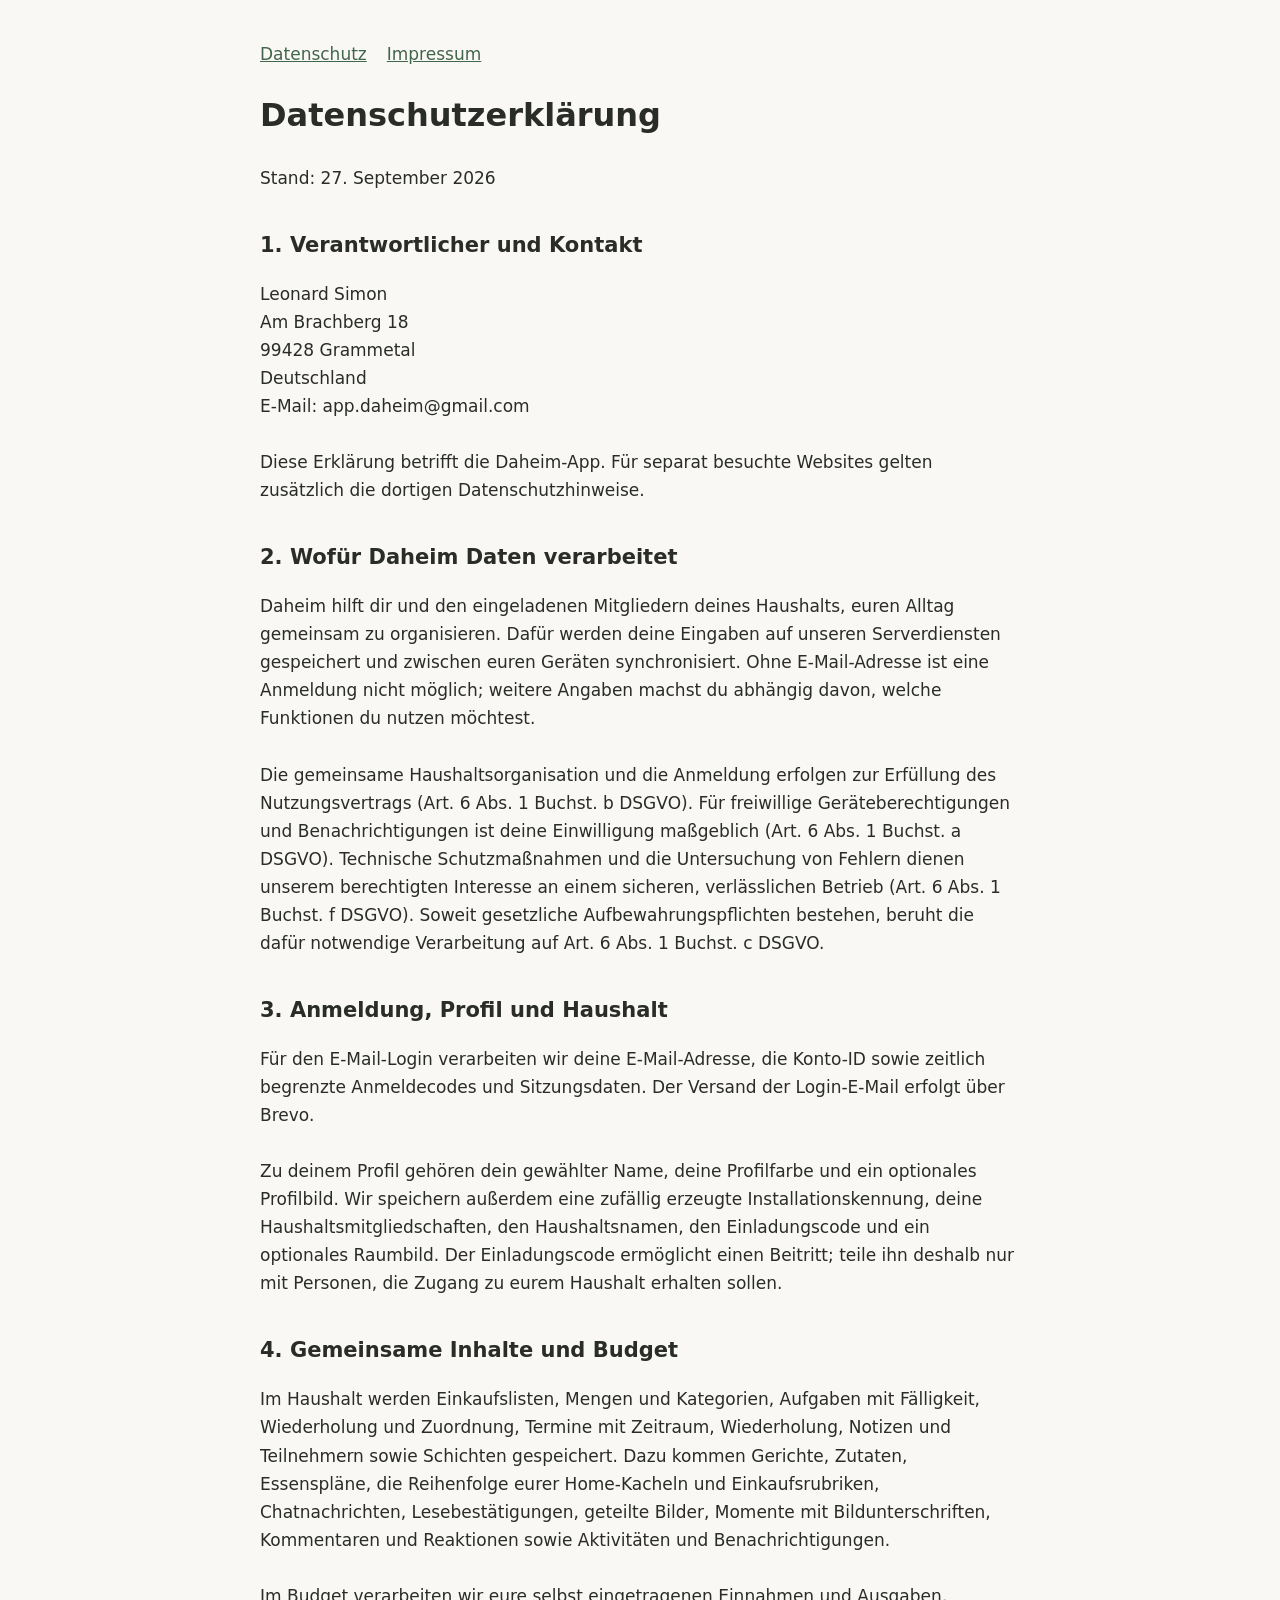
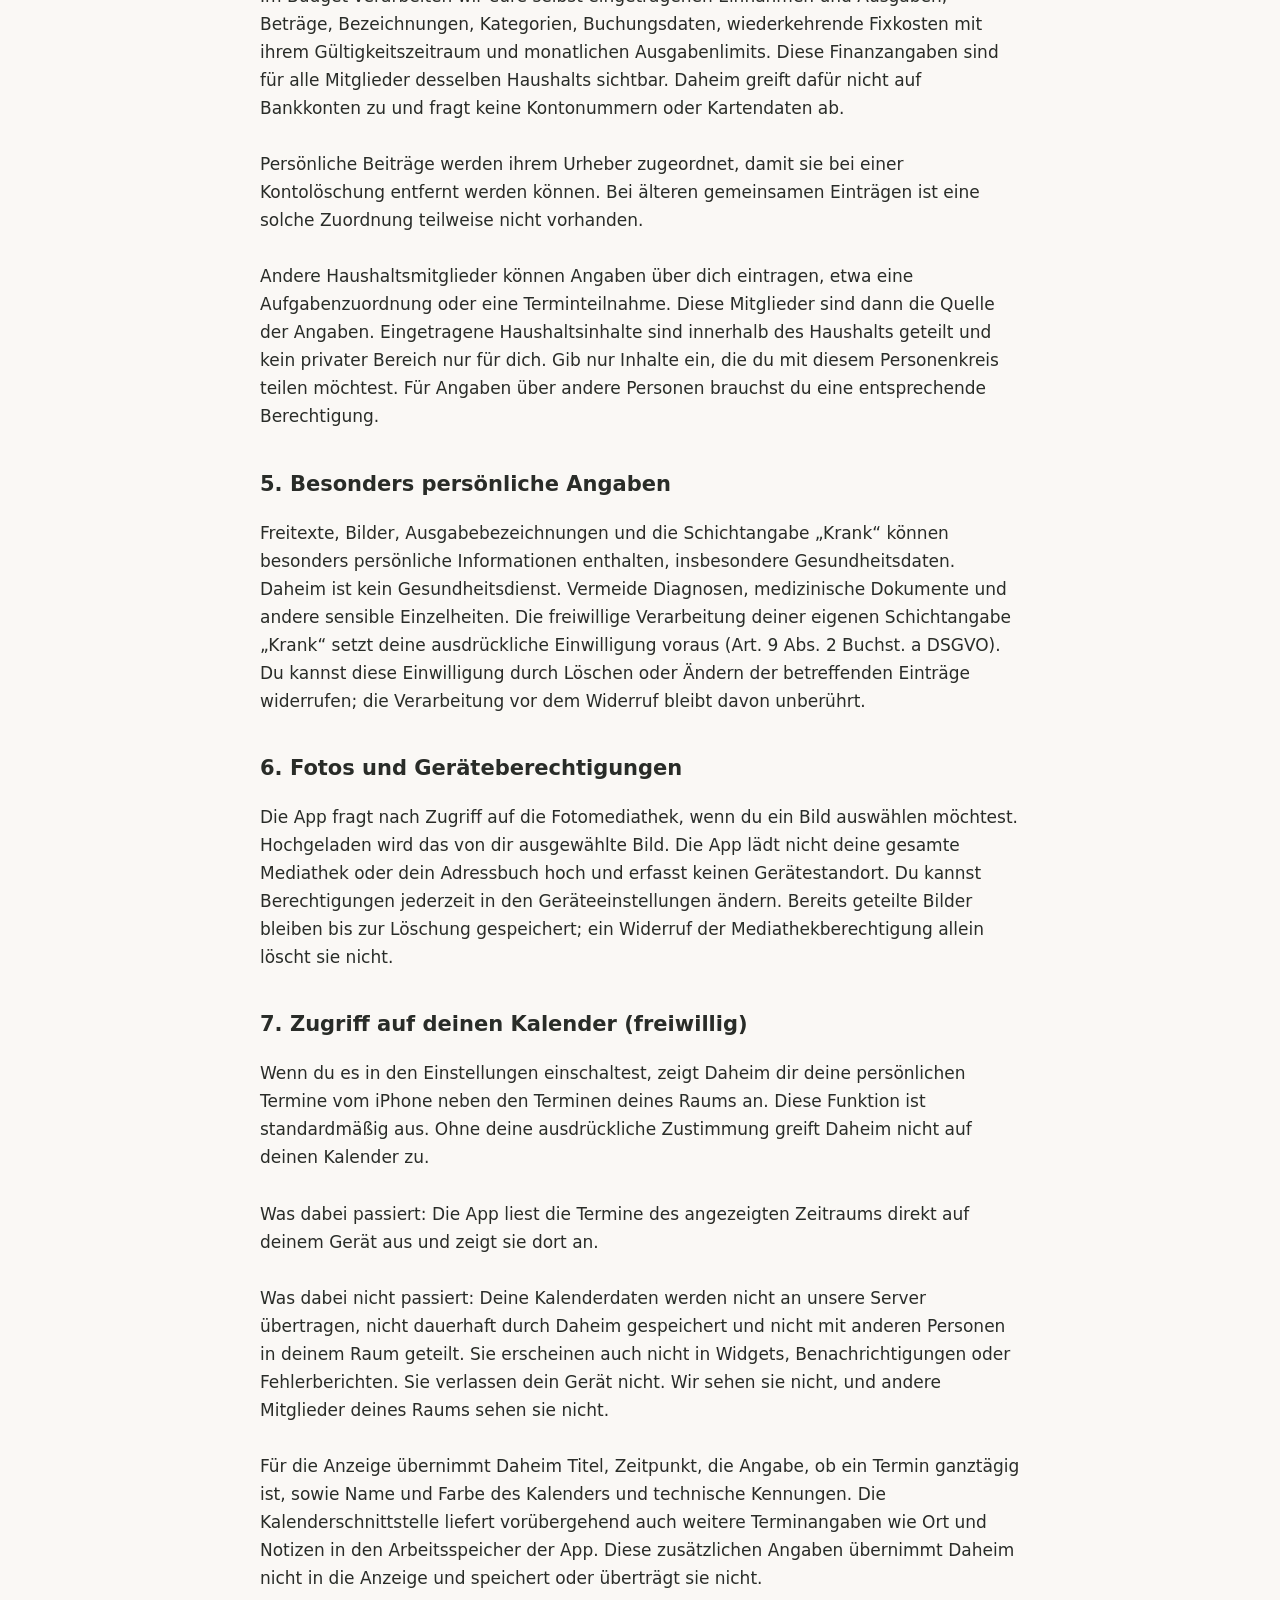
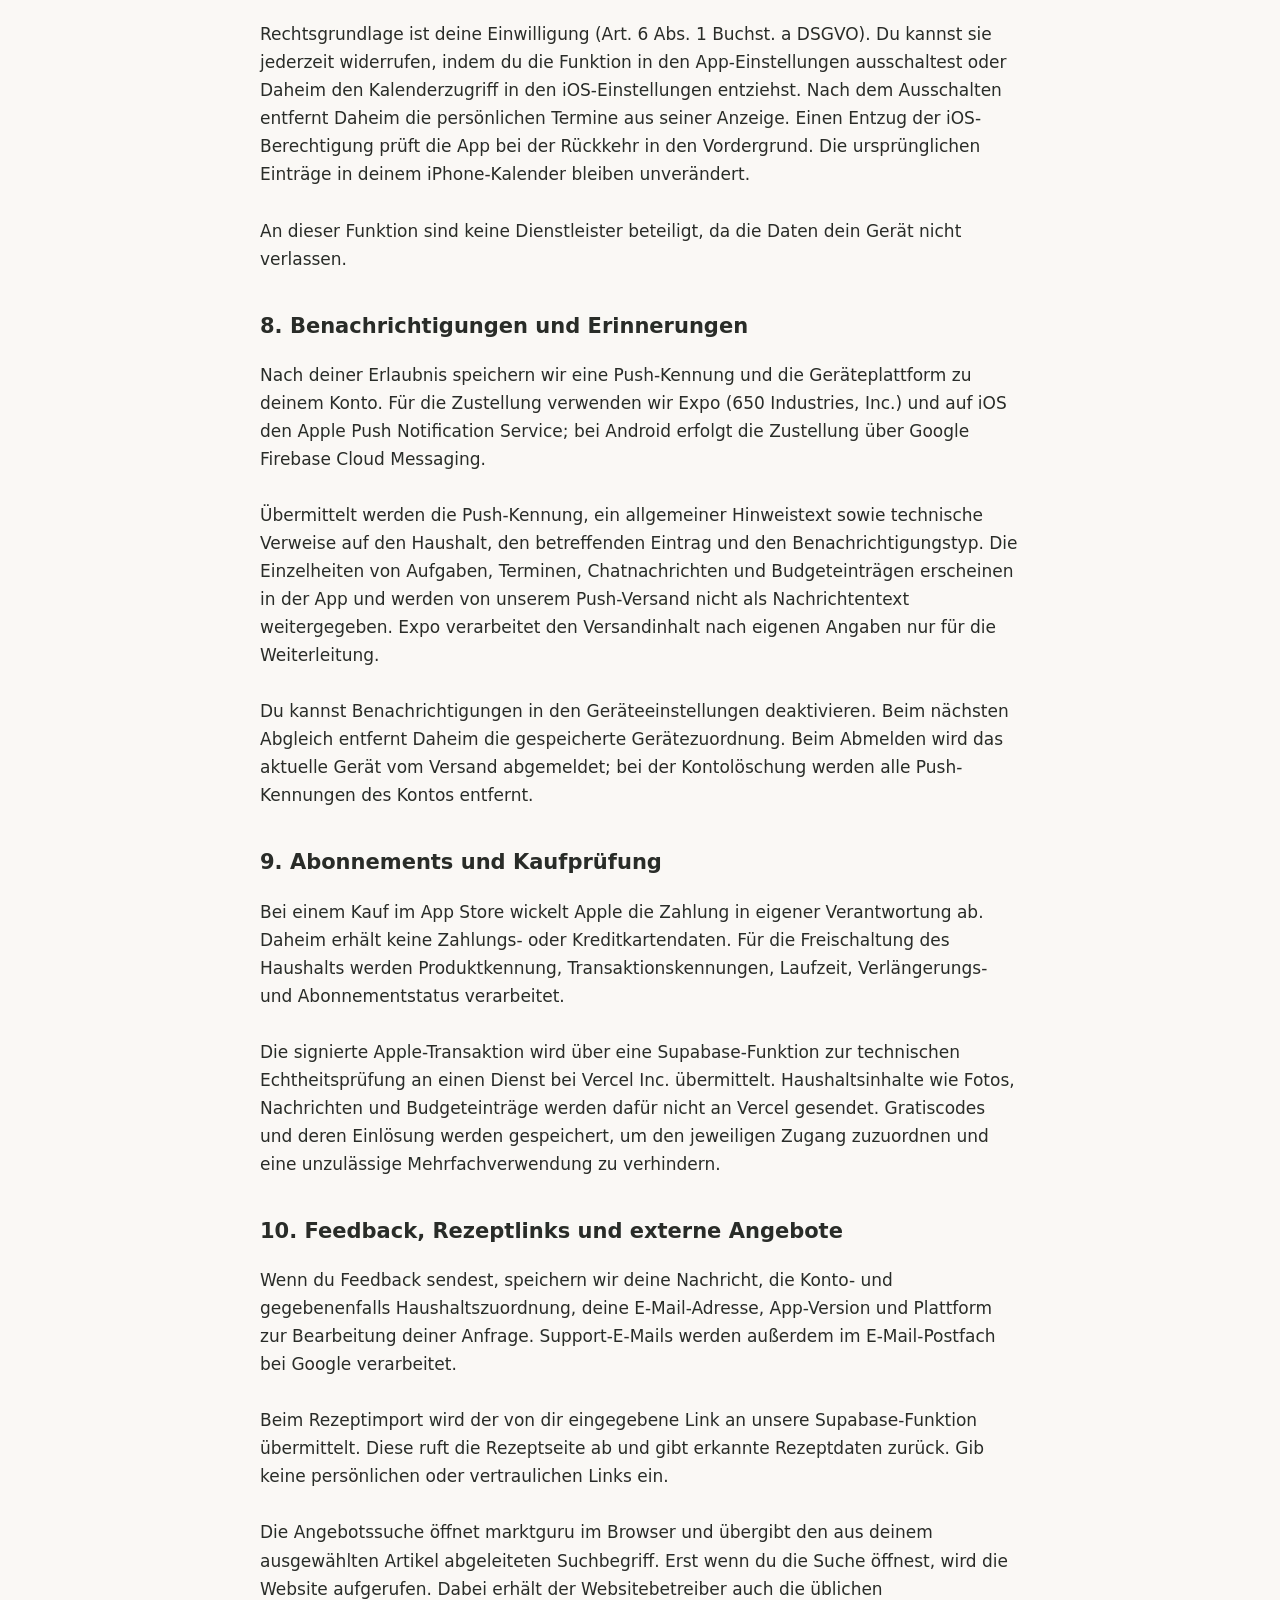
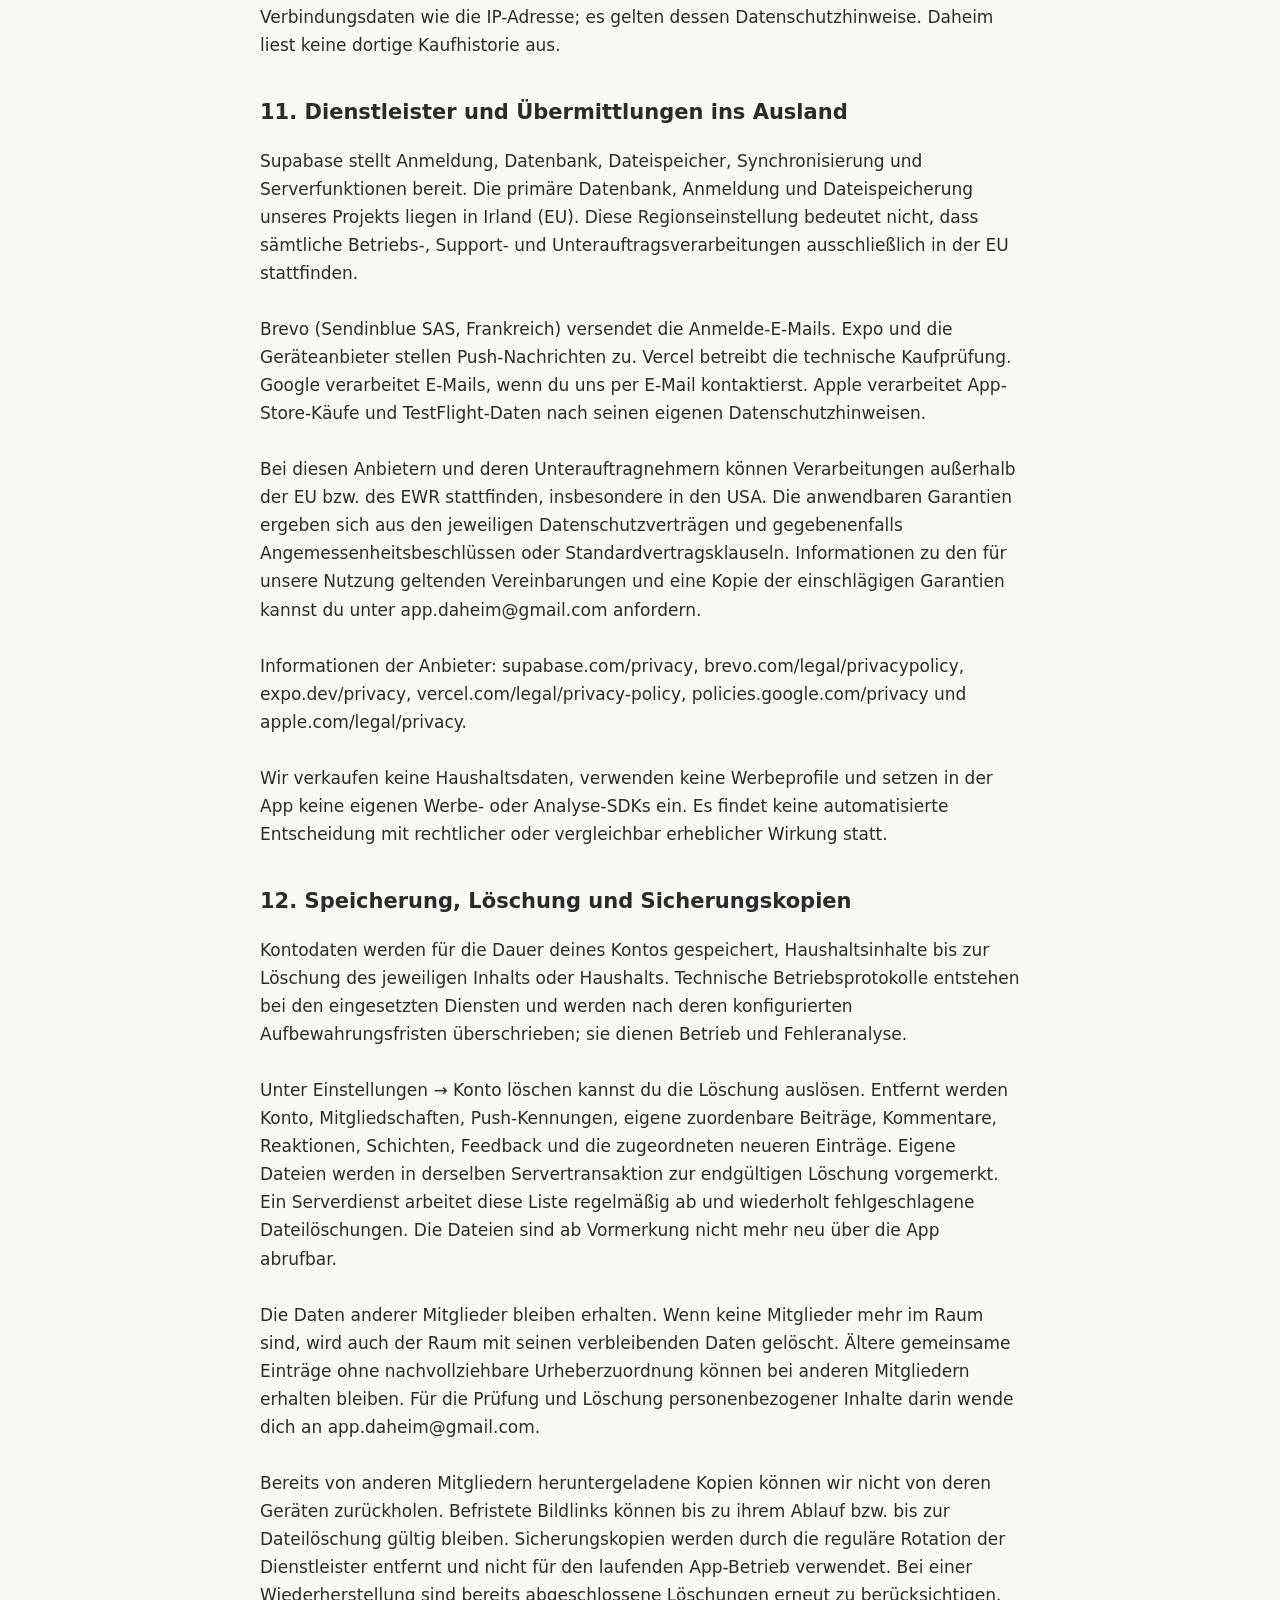
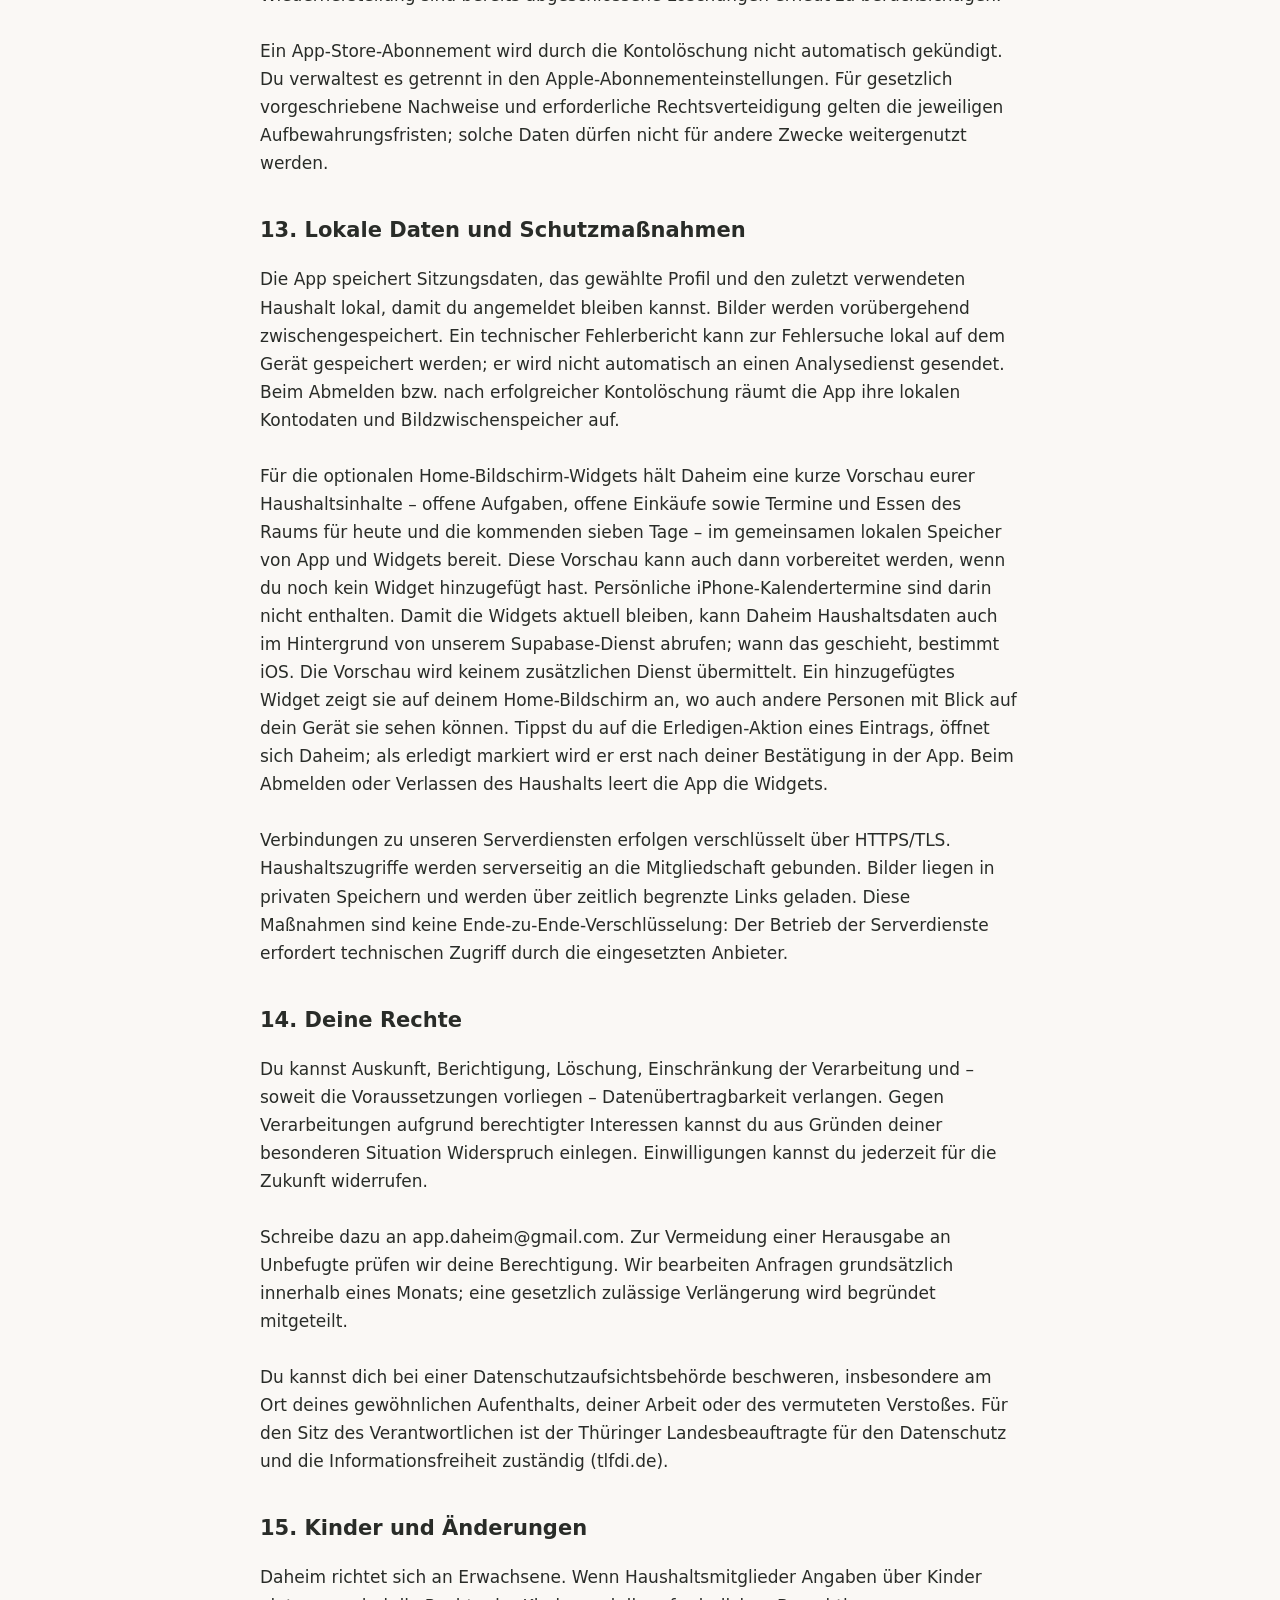
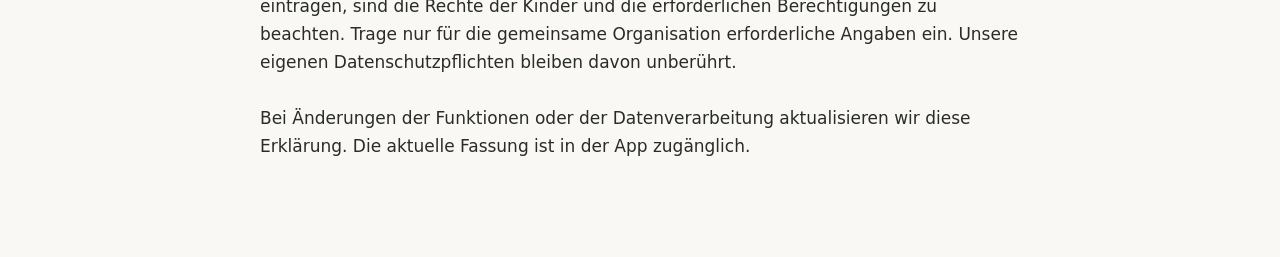
==== datenschutz.html @ 36707040 "Align calendar and widget privacy wording with actual local processing" ====
<!doctype html><html lang="de"><head><meta charset="utf-8"><meta name="viewport" content="width=device-width,initial-scale=1"><meta name="robots" content="noindex"><title>Daheim – Datenschutzerklärung</title><style>body{margin:0;background:#faf8f5;color:#292c28;font:17px/1.65 system-ui,sans-serif}main{max-width:760px;margin:auto;padding:40px 24px 80px}h1{font-size:32px}h2{margin-top:36px;font-size:21px}p{white-space:pre-line;overflow-wrap:anywhere}nav a{color:#42664a;margin-right:20px}</style></head><body><main><nav><a href="datenschutz.html">Datenschutz</a><a href="impressum.html">Impressum</a></nav><h1>Datenschutzerklärung</h1><p>Stand: 27. September 2026</p><section><h2>1. Verantwortlicher und Kontakt</h2><p>Leonard Simon
Am Brachberg 18
99428 Grammetal
Deutschland
E-Mail: app.daheim@gmail.com

Diese Erklärung betrifft die Daheim-App. Für separat besuchte Websites gelten zusätzlich die dortigen Datenschutzhinweise.</p></section><section><h2>2. Wofür Daheim Daten verarbeitet</h2><p>Daheim hilft dir und den eingeladenen Mitgliedern deines Haushalts, euren Alltag gemeinsam zu organisieren. Dafür werden deine Eingaben auf unseren Serverdiensten gespeichert und zwischen euren Geräten synchronisiert. Ohne E-Mail-Adresse ist eine Anmeldung nicht möglich; weitere Angaben machst du abhängig davon, welche Funktionen du nutzen möchtest.

Die gemeinsame Haushaltsorganisation und die Anmeldung erfolgen zur Erfüllung des Nutzungsvertrags (Art. 6 Abs. 1 Buchst. b DSGVO). Für freiwillige Geräteberechtigungen und Benachrichtigungen ist deine Einwilligung maßgeblich (Art. 6 Abs. 1 Buchst. a DSGVO). Technische Schutzmaßnahmen und die Untersuchung von Fehlern dienen unserem berechtigten Interesse an einem sicheren, verlässlichen Betrieb (Art. 6 Abs. 1 Buchst. f DSGVO). Soweit gesetzliche Aufbewahrungspflichten bestehen, beruht die dafür notwendige Verarbeitung auf Art. 6 Abs. 1 Buchst. c DSGVO.</p></section><section><h2>3. Anmeldung, Profil und Haushalt</h2><p>Für den E-Mail-Login verarbeiten wir deine E-Mail-Adresse, die Konto-ID sowie zeitlich begrenzte Anmeldecodes und Sitzungsdaten. Der Versand der Login-E-Mail erfolgt über Brevo.

Zu deinem Profil gehören dein gewählter Name, deine Profilfarbe und ein optionales Profilbild. Wir speichern außerdem eine zufällig erzeugte Installationskennung, deine Haushaltsmitgliedschaften, den Haushaltsnamen, den Einladungscode und ein optionales Raumbild. Der Einladungscode ermöglicht einen Beitritt; teile ihn deshalb nur mit Personen, die Zugang zu eurem Haushalt erhalten sollen.</p></section><section><h2>4. Gemeinsame Inhalte und Budget</h2><p>Im Haushalt werden Einkaufslisten, Mengen und Kategorien, Aufgaben mit Fälligkeit, Wiederholung und Zuordnung, Termine mit Zeitraum, Wiederholung, Notizen und Teilnehmern sowie Schichten gespeichert. Dazu kommen Gerichte, Zutaten, Essenspläne, die Reihenfolge eurer Home-Kacheln und Einkaufsrubriken, Chatnachrichten, Lesebestätigungen, geteilte Bilder, Momente mit Bildunterschriften, Kommentaren und Reaktionen sowie Aktivitäten und Benachrichtigungen.

Im Budget verarbeiten wir eure selbst eingetragenen Einnahmen und Ausgaben, Beträge, Bezeichnungen, Kategorien, Buchungsdaten, wiederkehrende Fixkosten mit ihrem Gültigkeitszeitraum und monatlichen Ausgabenlimits. Diese Finanzangaben sind für alle Mitglieder desselben Haushalts sichtbar. Daheim greift dafür nicht auf Bankkonten zu und fragt keine Kontonummern oder Kartendaten ab.

Persönliche Beiträge werden ihrem Urheber zugeordnet, damit sie bei einer Kontolöschung entfernt werden können. Bei älteren gemeinsamen Einträgen ist eine solche Zuordnung teilweise nicht vorhanden.

Andere Haushaltsmitglieder können Angaben über dich eintragen, etwa eine Aufgabenzuordnung oder eine Terminteilnahme. Diese Mitglieder sind dann die Quelle der Angaben. Eingetragene Haushaltsinhalte sind innerhalb des Haushalts geteilt und kein privater Bereich nur für dich. Gib nur Inhalte ein, die du mit diesem Personenkreis teilen möchtest. Für Angaben über andere Personen brauchst du eine entsprechende Berechtigung.</p></section><section><h2>5. Besonders persönliche Angaben</h2><p>Freitexte, Bilder, Ausgabebezeichnungen und die Schichtangabe „Krank“ können besonders persönliche Informationen enthalten, insbesondere Gesundheitsdaten. Daheim ist kein Gesundheitsdienst. Vermeide Diagnosen, medizinische Dokumente und andere sensible Einzelheiten. Die freiwillige Verarbeitung deiner eigenen Schichtangabe „Krank“ setzt deine ausdrückliche Einwilligung voraus (Art. 9 Abs. 2 Buchst. a DSGVO). Du kannst diese Einwilligung durch Löschen oder Ändern der betreffenden Einträge widerrufen; die Verarbeitung vor dem Widerruf bleibt davon unberührt.</p></section><section><h2>6. Fotos und Geräteberechtigungen</h2><p>Die App fragt nach Zugriff auf die Fotomediathek, wenn du ein Bild auswählen möchtest. Hochgeladen wird das von dir ausgewählte Bild. Die App lädt nicht deine gesamte Mediathek oder dein Adressbuch hoch und erfasst keinen Gerätestandort. Du kannst Berechtigungen jederzeit in den Geräteeinstellungen ändern. Bereits geteilte Bilder bleiben bis zur Löschung gespeichert; ein Widerruf der Mediathekberechtigung allein löscht sie nicht.</p></section><section><h2>7. Zugriff auf deinen Kalender (freiwillig)</h2><p>Wenn du es in den Einstellungen einschaltest, zeigt Daheim dir deine persönlichen Termine vom iPhone neben den Terminen deines Raums an. Diese Funktion ist standardmäßig aus. Ohne deine ausdrückliche Zustimmung greift Daheim nicht auf deinen Kalender zu.

Was dabei passiert: Die App liest die Termine des angezeigten Zeitraums direkt auf deinem Gerät aus und zeigt sie dort an.

Was dabei nicht passiert: Deine Kalenderdaten werden nicht an unsere Server übertragen, nicht dauerhaft durch Daheim gespeichert und nicht mit anderen Personen in deinem Raum geteilt. Sie erscheinen auch nicht in Widgets, Benachrichtigungen oder Fehlerberichten. Sie verlassen dein Gerät nicht. Wir sehen sie nicht, und andere Mitglieder deines Raums sehen sie nicht.

Für die Anzeige übernimmt Daheim Titel, Zeitpunkt, die Angabe, ob ein Termin ganztägig ist, sowie Name und Farbe des Kalenders und technische Kennungen. Die Kalenderschnittstelle liefert vorübergehend auch weitere Terminangaben wie Ort und Notizen in den Arbeitsspeicher der App. Diese zusätzlichen Angaben übernimmt Daheim nicht in die Anzeige und speichert oder überträgt sie nicht.

Rechtsgrundlage ist deine Einwilligung (Art. 6 Abs. 1 Buchst. a DSGVO). Du kannst sie jederzeit widerrufen, indem du die Funktion in den App-Einstellungen ausschaltest oder Daheim den Kalenderzugriff in den iOS-Einstellungen entziehst. Nach dem Ausschalten entfernt Daheim die persönlichen Termine aus seiner Anzeige. Einen Entzug der iOS-Berechtigung prüft die App bei der Rückkehr in den Vordergrund. Die ursprünglichen Einträge in deinem iPhone-Kalender bleiben unverändert.

An dieser Funktion sind keine Dienstleister beteiligt, da die Daten dein Gerät nicht verlassen.</p></section><section><h2>8. Benachrichtigungen und Erinnerungen</h2><p>Nach deiner Erlaubnis speichern wir eine Push-Kennung und die Geräteplattform zu deinem Konto. Für die Zustellung verwenden wir Expo (650 Industries, Inc.) und auf iOS den Apple Push Notification Service; bei Android erfolgt die Zustellung über Google Firebase Cloud Messaging.

Übermittelt werden die Push-Kennung, ein allgemeiner Hinweistext sowie technische Verweise auf den Haushalt, den betreffenden Eintrag und den Benachrichtigungstyp. Die Einzelheiten von Aufgaben, Terminen, Chatnachrichten und Budgeteinträgen erscheinen in der App und werden von unserem Push-Versand nicht als Nachrichtentext weitergegeben. Expo verarbeitet den Versandinhalt nach eigenen Angaben nur für die Weiterleitung.

Du kannst Benachrichtigungen in den Geräteeinstellungen deaktivieren. Beim nächsten Abgleich entfernt Daheim die gespeicherte Gerätezuordnung. Beim Abmelden wird das aktuelle Gerät vom Versand abgemeldet; bei der Kontolöschung werden alle Push-Kennungen des Kontos entfernt.</p></section><section><h2>9. Abonnements und Kaufprüfung</h2><p>Bei einem Kauf im App Store wickelt Apple die Zahlung in eigener Verantwortung ab. Daheim erhält keine Zahlungs- oder Kreditkartendaten. Für die Freischaltung des Haushalts werden Produktkennung, Transaktionskennungen, Laufzeit, Verlängerungs- und Abonnementstatus verarbeitet.

Die signierte Apple-Transaktion wird über eine Supabase-Funktion zur technischen Echtheitsprüfung an einen Dienst bei Vercel Inc. übermittelt. Haushaltsinhalte wie Fotos, Nachrichten und Budgeteinträge werden dafür nicht an Vercel gesendet. Gratiscodes und deren Einlösung werden gespeichert, um den jeweiligen Zugang zuzuordnen und eine unzulässige Mehrfachverwendung zu verhindern.</p></section><section><h2>10. Feedback, Rezeptlinks und externe Angebote</h2><p>Wenn du Feedback sendest, speichern wir deine Nachricht, die Konto- und gegebenenfalls Haushaltszuordnung, deine E-Mail-Adresse, App-Version und Plattform zur Bearbeitung deiner Anfrage. Support-E-Mails werden außerdem im E-Mail-Postfach bei Google verarbeitet.

Beim Rezeptimport wird der von dir eingegebene Link an unsere Supabase-Funktion übermittelt. Diese ruft die Rezeptseite ab und gibt erkannte Rezeptdaten zurück. Gib keine persönlichen oder vertraulichen Links ein.

Die Angebotssuche öffnet marktguru im Browser und übergibt den aus deinem ausgewählten Artikel abgeleiteten Suchbegriff. Erst wenn du die Suche öffnest, wird die Website aufgerufen. Dabei erhält der Websitebetreiber auch die üblichen Verbindungsdaten wie die IP-Adresse; es gelten dessen Datenschutzhinweise. Daheim liest keine dortige Kaufhistorie aus.</p></section><section><h2>11. Dienstleister und Übermittlungen ins Ausland</h2><p>Supabase stellt Anmeldung, Datenbank, Dateispeicher, Synchronisierung und Serverfunktionen bereit. Die primäre Datenbank, Anmeldung und Dateispeicherung unseres Projekts liegen in Irland (EU). Diese Regionseinstellung bedeutet nicht, dass sämtliche Betriebs-, Support- und Unterauftragsverarbeitungen ausschließlich in der EU stattfinden.

Brevo (Sendinblue SAS, Frankreich) versendet die Anmelde-E-Mails. Expo und die Geräteanbieter stellen Push-Nachrichten zu. Vercel betreibt die technische Kaufprüfung. Google verarbeitet E-Mails, wenn du uns per E-Mail kontaktierst. Apple verarbeitet App-Store-Käufe und TestFlight-Daten nach seinen eigenen Datenschutzhinweisen.

Bei diesen Anbietern und deren Unterauftragnehmern können Verarbeitungen außerhalb der EU bzw. des EWR stattfinden, insbesondere in den USA. Die anwendbaren Garantien ergeben sich aus den jeweiligen Datenschutzverträgen und gegebenenfalls Angemessenheitsbeschlüssen oder Standardvertragsklauseln. Informationen zu den für unsere Nutzung geltenden Vereinbarungen und eine Kopie der einschlägigen Garantien kannst du unter app.daheim@gmail.com anfordern.

Informationen der Anbieter: supabase.com/privacy, brevo.com/legal/privacypolicy, expo.dev/privacy, vercel.com/legal/privacy-policy, policies.google.com/privacy und apple.com/legal/privacy.

Wir verkaufen keine Haushaltsdaten, verwenden keine Werbeprofile und setzen in der App keine eigenen Werbe- oder Analyse-SDKs ein. Es findet keine automatisierte Entscheidung mit rechtlicher oder vergleichbar erheblicher Wirkung statt.</p></section><section><h2>12. Speicherung, Löschung und Sicherungskopien</h2><p>Kontodaten werden für die Dauer deines Kontos gespeichert, Haushaltsinhalte bis zur Löschung des jeweiligen Inhalts oder Haushalts. Technische Betriebsprotokolle entstehen bei den eingesetzten Diensten und werden nach deren konfigurierten Aufbewahrungsfristen überschrieben; sie dienen Betrieb und Fehleranalyse.

Unter Einstellungen → Konto löschen kannst du die Löschung auslösen. Entfernt werden Konto, Mitgliedschaften, Push-Kennungen, eigene zuordenbare Beiträge, Kommentare, Reaktionen, Schichten, Feedback und die zugeordneten neueren Einträge. Eigene Dateien werden in derselben Servertransaktion zur endgültigen Löschung vorgemerkt. Ein Serverdienst arbeitet diese Liste regelmäßig ab und wiederholt fehlgeschlagene Dateilöschungen. Die Dateien sind ab Vormerkung nicht mehr neu über die App abrufbar.

Die Daten anderer Mitglieder bleiben erhalten. Wenn keine Mitglieder mehr im Raum sind, wird auch der Raum mit seinen verbleibenden Daten gelöscht. Ältere gemeinsame Einträge ohne nachvollziehbare Urheberzuordnung können bei anderen Mitgliedern erhalten bleiben. Für die Prüfung und Löschung personenbezogener Inhalte darin wende dich an app.daheim@gmail.com.

Bereits von anderen Mitgliedern heruntergeladene Kopien können wir nicht von deren Geräten zurückholen. Befristete Bildlinks können bis zu ihrem Ablauf bzw. bis zur Dateilöschung gültig bleiben. Sicherungskopien werden durch die reguläre Rotation der Dienstleister entfernt und nicht für den laufenden App-Betrieb verwendet. Bei einer Wiederherstellung sind bereits abgeschlossene Löschungen erneut zu berücksichtigen.

Ein App-Store-Abonnement wird durch die Kontolöschung nicht automatisch gekündigt. Du verwaltest es getrennt in den Apple-Abonnementeinstellungen. Für gesetzlich vorgeschriebene Nachweise und erforderliche Rechtsverteidigung gelten die jeweiligen Aufbewahrungsfristen; solche Daten dürfen nicht für andere Zwecke weitergenutzt werden.</p></section><section><h2>13. Lokale Daten und Schutzmaßnahmen</h2><p>Die App speichert Sitzungsdaten, das gewählte Profil und den zuletzt verwendeten Haushalt lokal, damit du angemeldet bleiben kannst. Bilder werden vorübergehend zwischengespeichert. Ein technischer Fehlerbericht kann zur Fehlersuche lokal auf dem Gerät gespeichert werden; er wird nicht automatisch an einen Analysedienst gesendet. Beim Abmelden bzw. nach erfolgreicher Kontolöschung räumt die App ihre lokalen Kontodaten und Bildzwischenspeicher auf.

Für die optionalen Home-Bildschirm-Widgets hält Daheim eine kurze Vorschau eurer Haushaltsinhalte – offene Aufgaben, offene Einkäufe sowie Termine und Essen des Raums für heute und die kommenden sieben Tage – im gemeinsamen lokalen Speicher von App und Widgets bereit. Diese Vorschau kann auch dann vorbereitet werden, wenn du noch kein Widget hinzugefügt hast. Persönliche iPhone-Kalendertermine sind darin nicht enthalten. Damit die Widgets aktuell bleiben, kann Daheim Haushaltsdaten auch im Hintergrund von unserem Supabase-Dienst abrufen; wann das geschieht, bestimmt iOS. Die Vorschau wird keinem zusätzlichen Dienst übermittelt. Ein hinzugefügtes Widget zeigt sie auf deinem Home-Bildschirm an, wo auch andere Personen mit Blick auf dein Gerät sie sehen können. Tippst du auf die Erledigen-Aktion eines Eintrags, öffnet sich Daheim; als erledigt markiert wird er erst nach deiner Bestätigung in der App. Beim Abmelden oder Verlassen des Haushalts leert die App die Widgets.

Verbindungen zu unseren Serverdiensten erfolgen verschlüsselt über HTTPS/TLS. Haushaltszugriffe werden serverseitig an die Mitgliedschaft gebunden. Bilder liegen in privaten Speichern und werden über zeitlich begrenzte Links geladen. Diese Maßnahmen sind keine Ende-zu-Ende-Verschlüsselung: Der Betrieb der Serverdienste erfordert technischen Zugriff durch die eingesetzten Anbieter.</p></section><section><h2>14. Deine Rechte</h2><p>Du kannst Auskunft, Berichtigung, Löschung, Einschränkung der Verarbeitung und – soweit die Voraussetzungen vorliegen – Datenübertragbarkeit verlangen. Gegen Verarbeitungen aufgrund berechtigter Interessen kannst du aus Gründen deiner besonderen Situation Widerspruch einlegen. Einwilligungen kannst du jederzeit für die Zukunft widerrufen.

Schreibe dazu an app.daheim@gmail.com. Zur Vermeidung einer Herausgabe an Unbefugte prüfen wir deine Berechtigung. Wir bearbeiten Anfragen grundsätzlich innerhalb eines Monats; eine gesetzlich zulässige Verlängerung wird begründet mitgeteilt.

Du kannst dich bei einer Datenschutzaufsichtsbehörde beschweren, insbesondere am Ort deines gewöhnlichen Aufenthalts, deiner Arbeit oder des vermuteten Verstoßes. Für den Sitz des Verantwortlichen ist der Thüringer Landesbeauftragte für den Datenschutz und die Informationsfreiheit zuständig (tlfdi.de).</p></section><section><h2>15. Kinder und Änderungen</h2><p>Daheim richtet sich an Erwachsene. Wenn Haushaltsmitglieder Angaben über Kinder eintragen, sind die Rechte der Kinder und die erforderlichen Berechtigungen zu beachten. Trage nur für die gemeinsame Organisation erforderliche Angaben ein. Unsere eigenen Datenschutzpflichten bleiben davon unberührt.

Bei Änderungen der Funktionen oder der Datenverarbeitung aktualisieren wir diese Erklärung. Die aktuelle Fassung ist in der App zugänglich.</p></section></main></body></html>
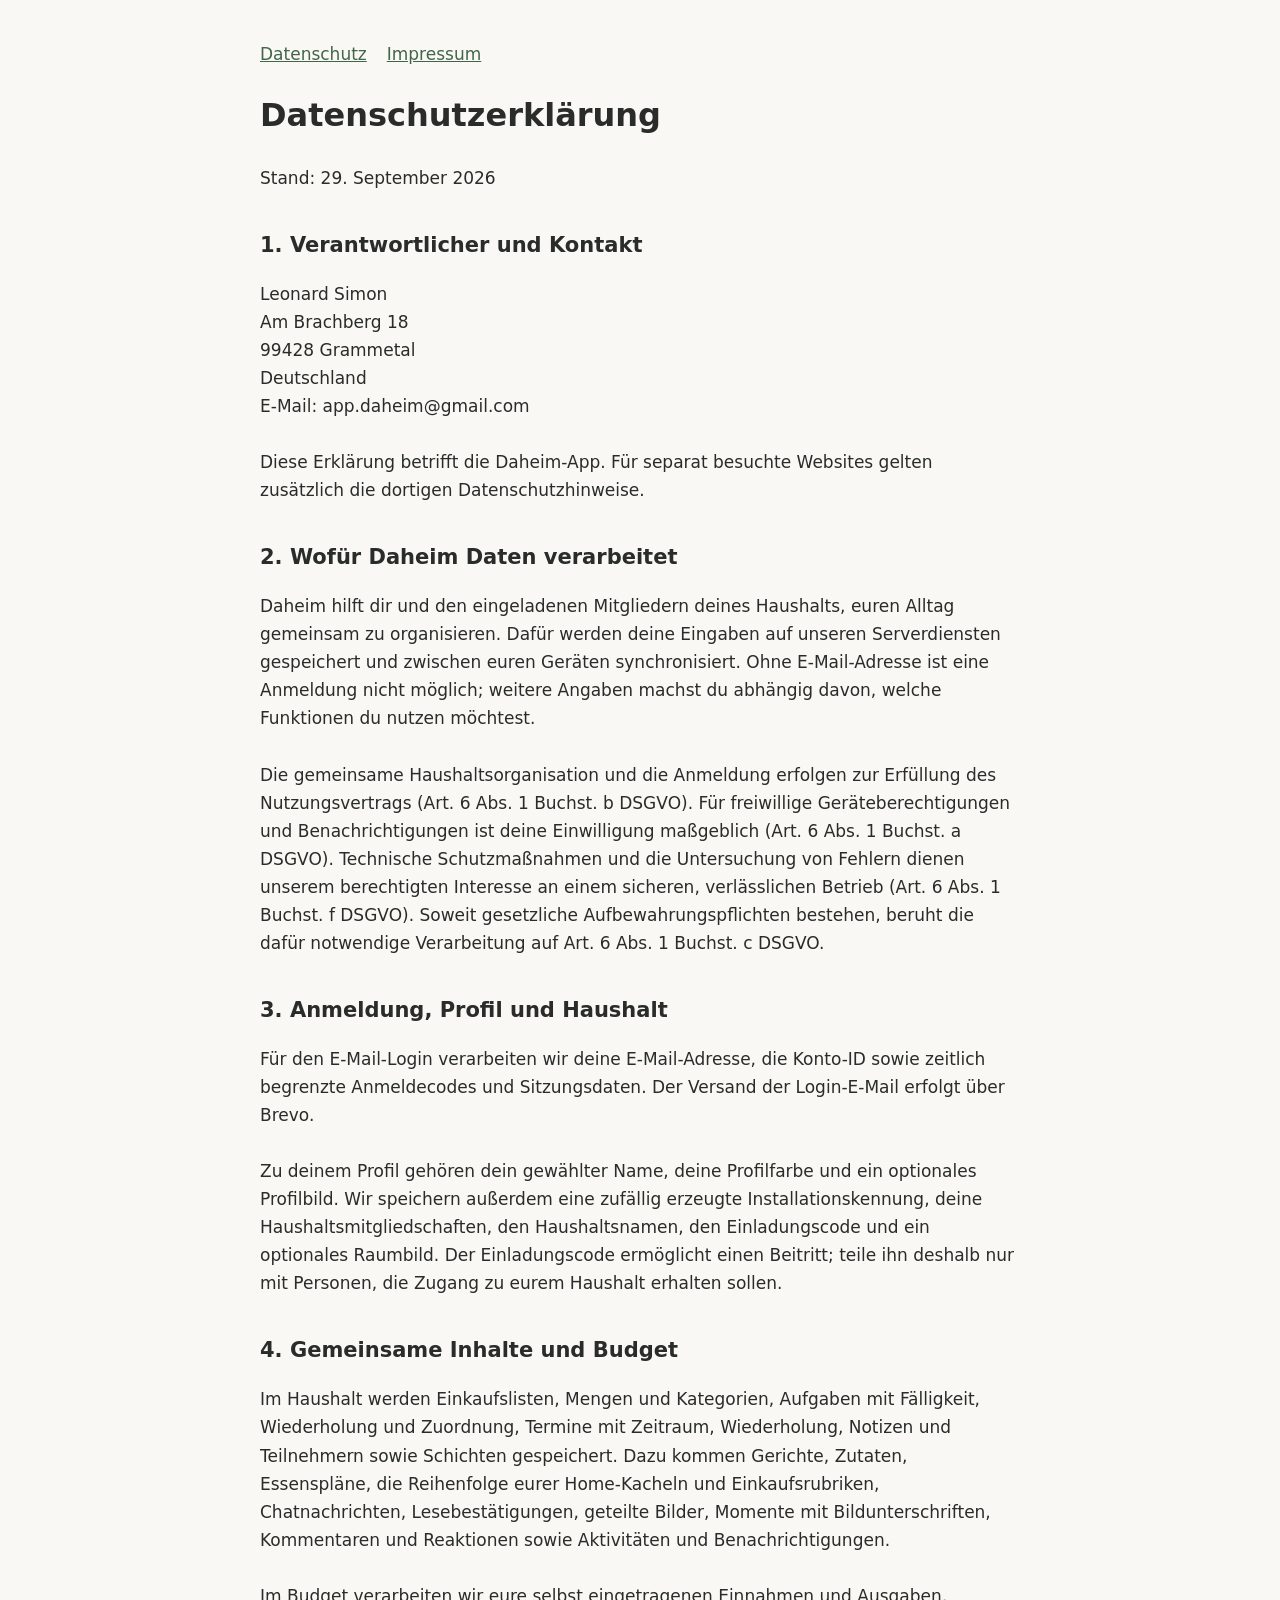
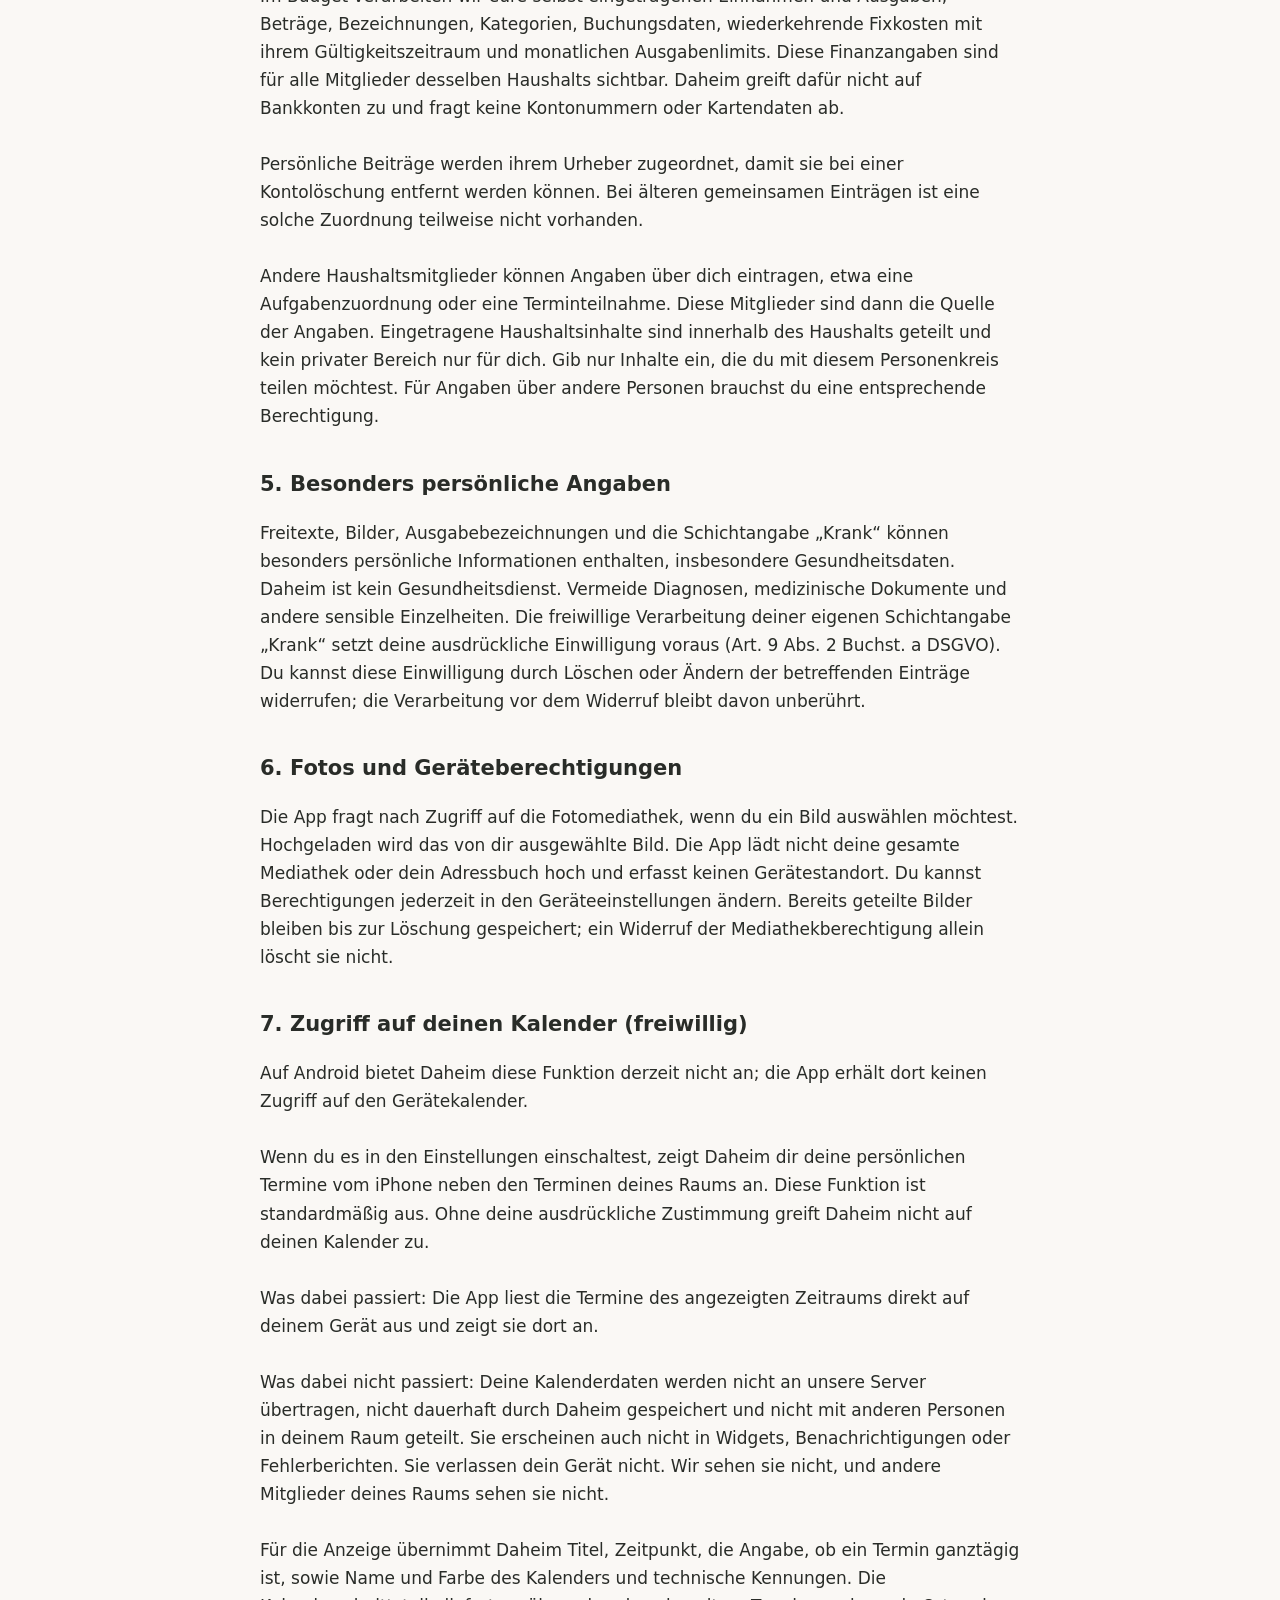
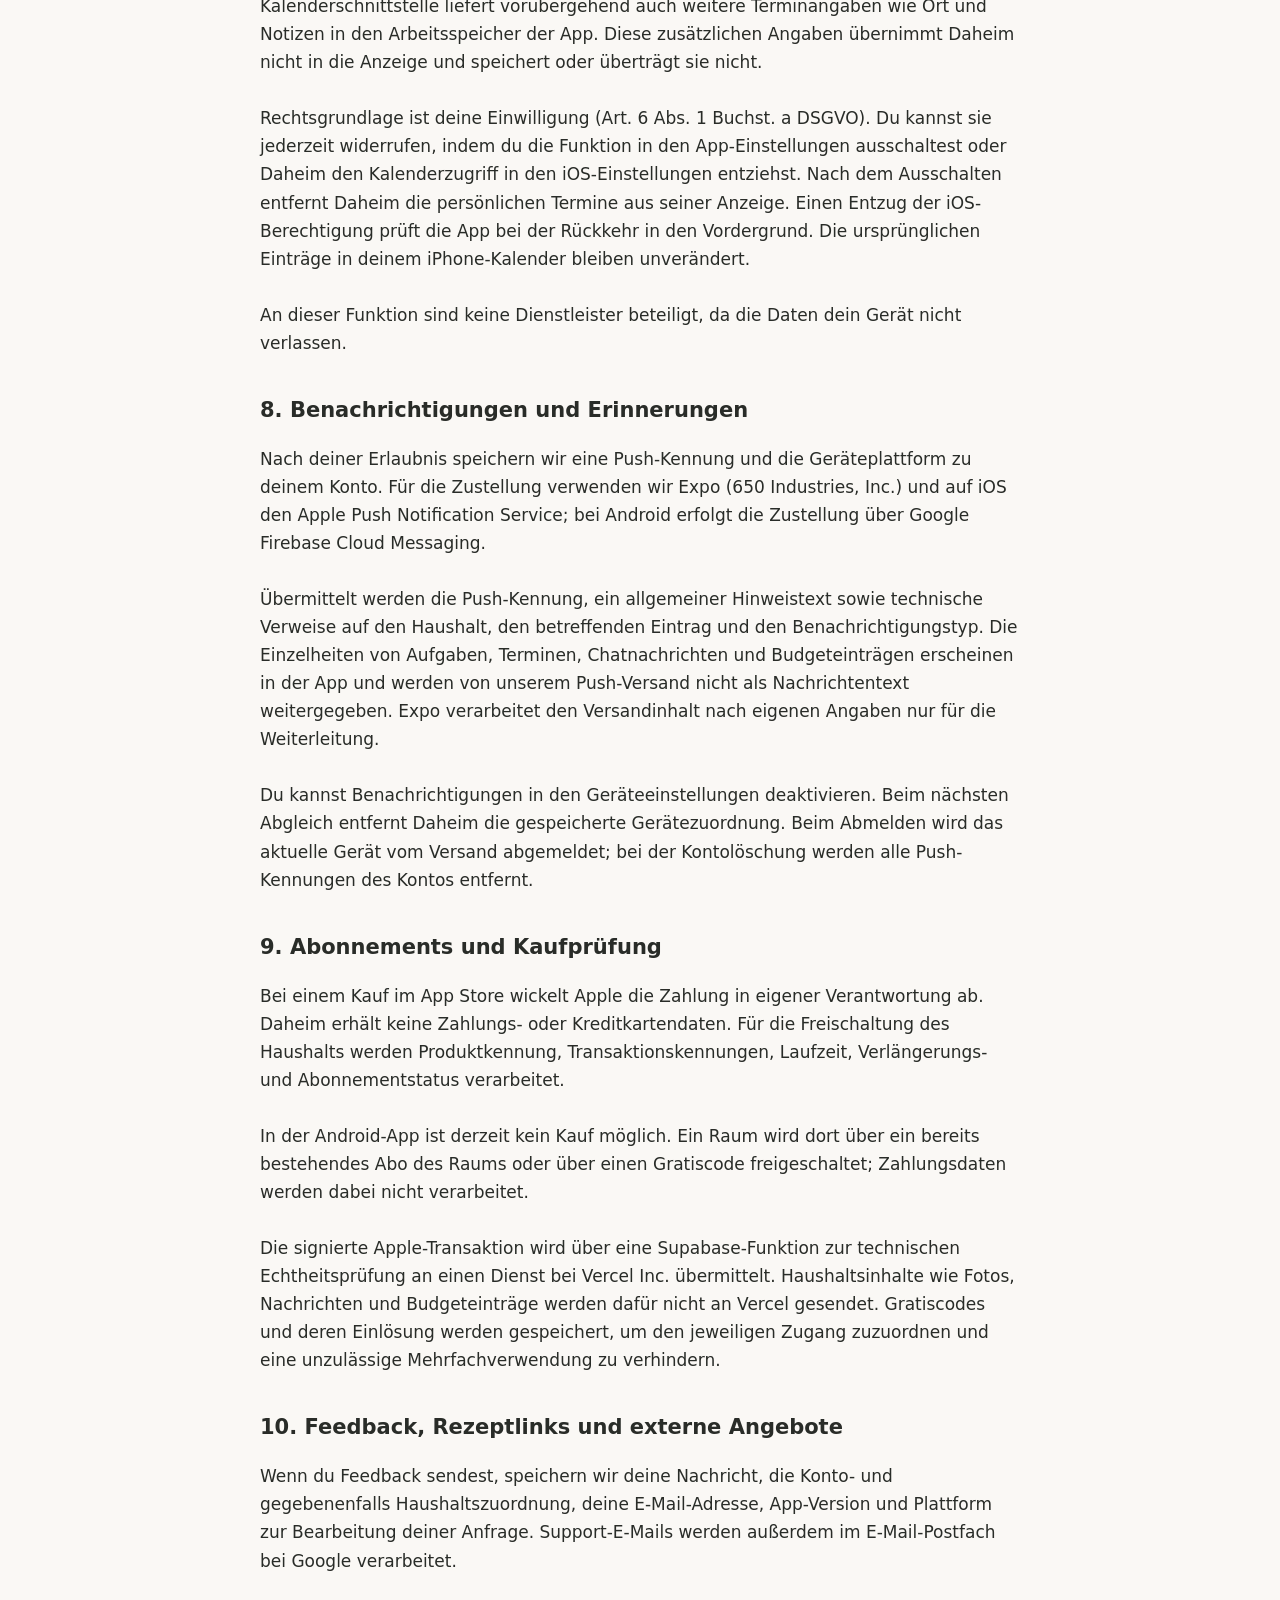
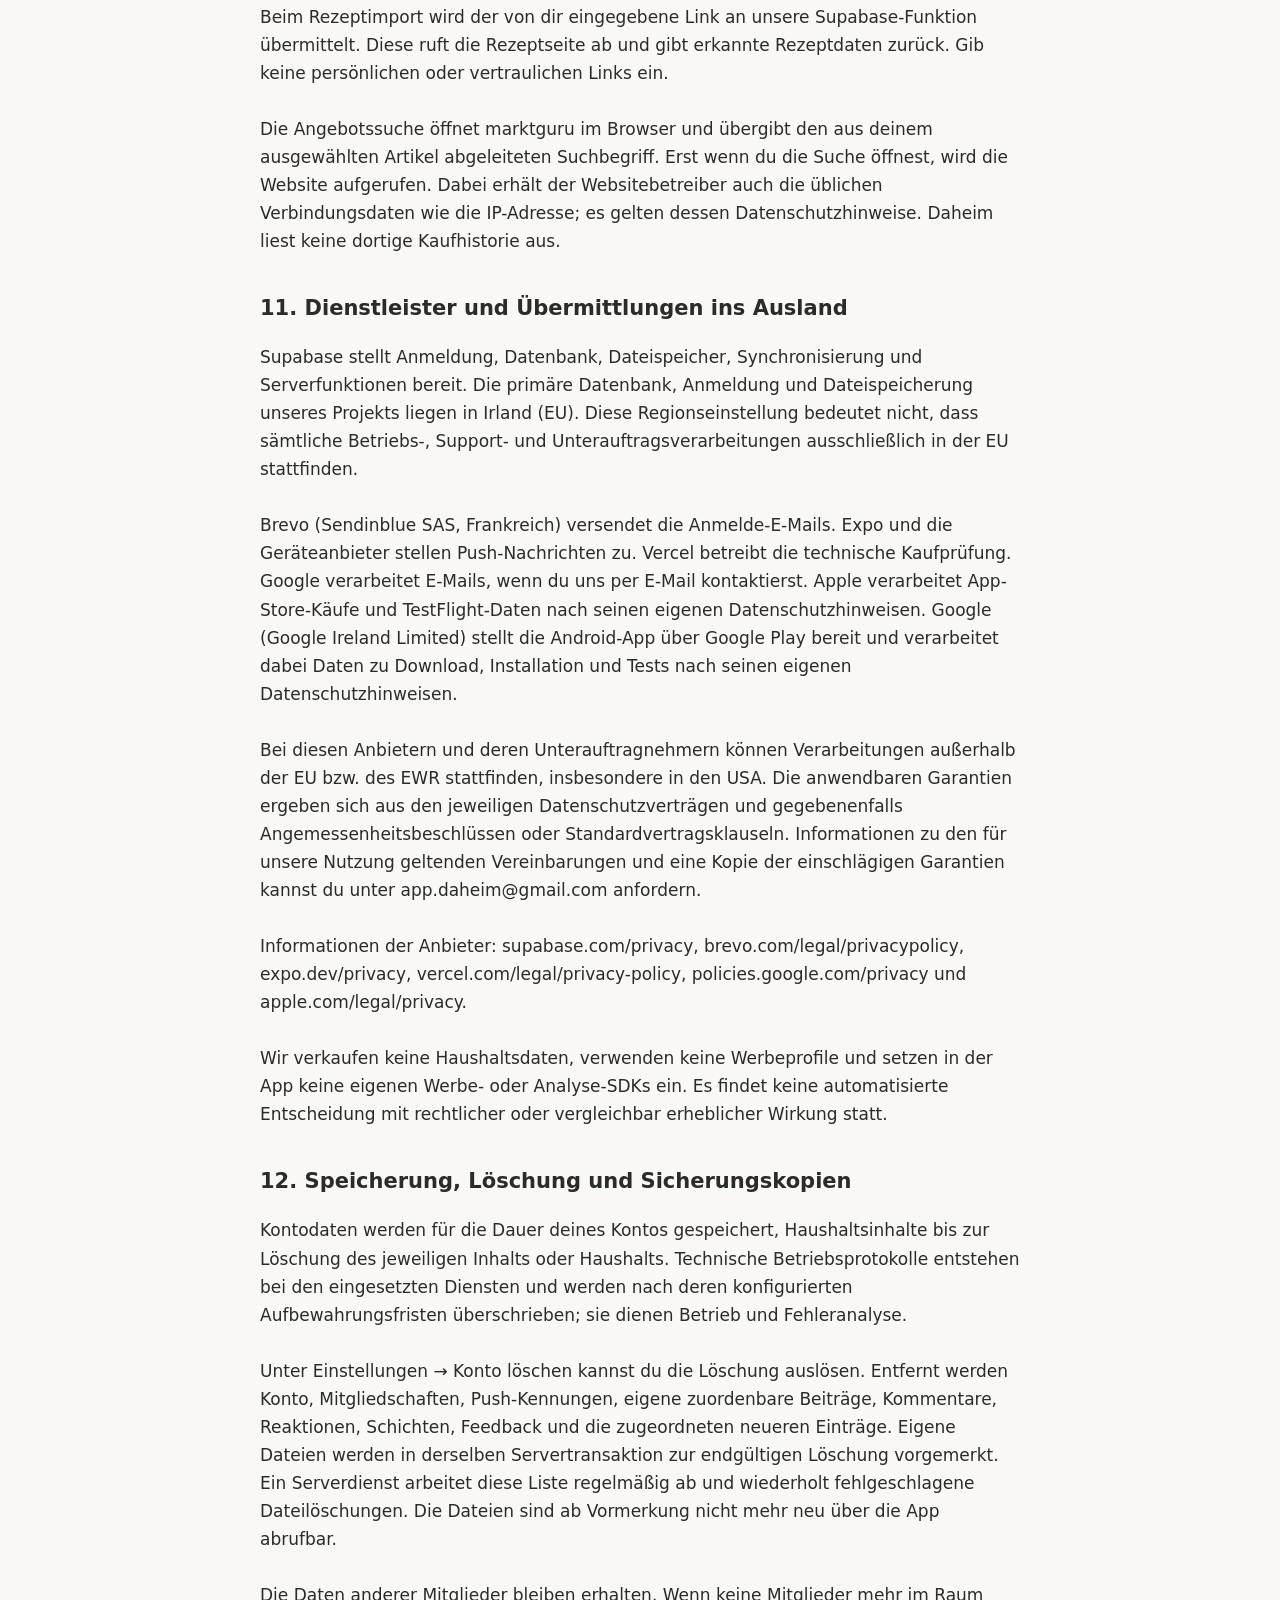
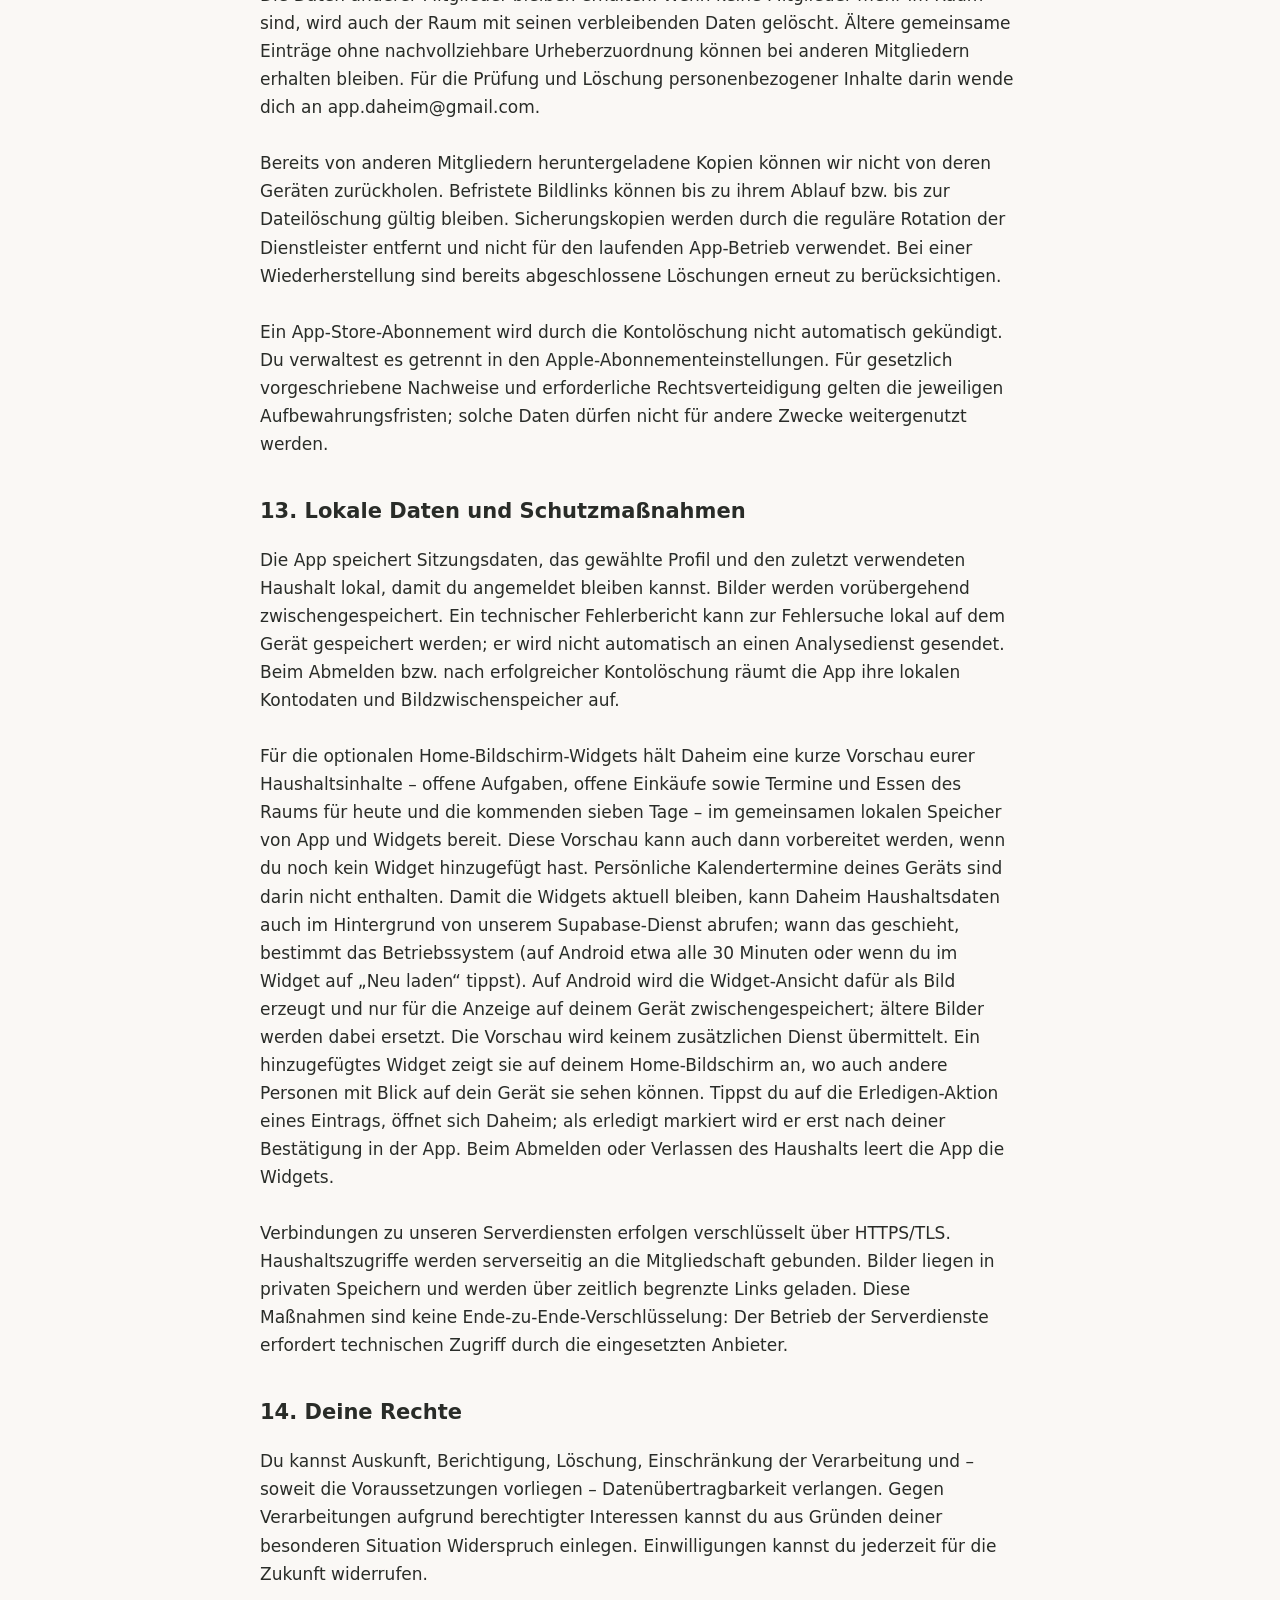
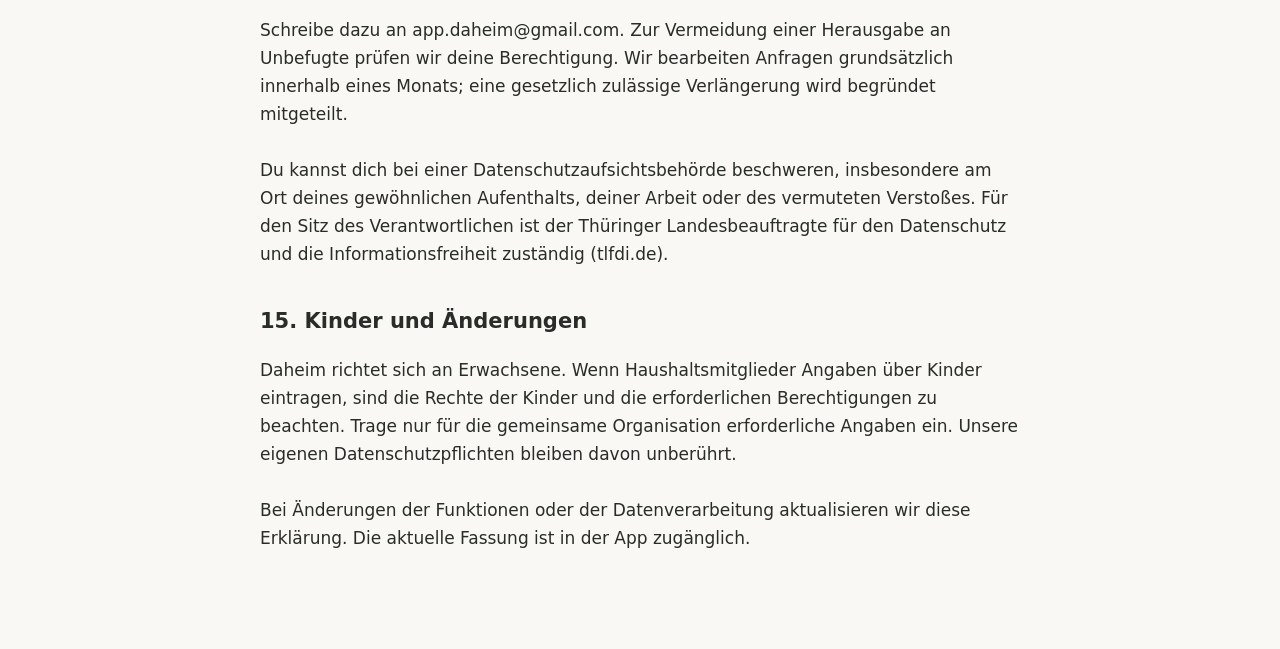
==== commit 19fe67fb: "Datenschutz Stand 29.09.2026: Android-Widgets, Google Play, Android-Freischaltung Co-Authored-By: Cl" ====
--- a/datenschutz.html
+++ b/datenschutz.html
@@ -1,4 +1,4 @@
-<!doctype html><html lang="de"><head><meta charset="utf-8"><meta name="viewport" content="width=device-width,initial-scale=1"><meta name="robots" content="noindex"><title>Daheim – Datenschutzerklärung</title><style>body{margin:0;background:#faf8f5;color:#292c28;font:17px/1.65 system-ui,sans-serif}main{max-width:760px;margin:auto;padding:40px 24px 80px}h1{font-size:32px}h2{margin-top:36px;font-size:21px}p{white-space:pre-line;overflow-wrap:anywhere}nav a{color:#42664a;margin-right:20px}</style></head><body><main><nav><a href="datenschutz.html">Datenschutz</a><a href="impressum.html">Impressum</a></nav><h1>Datenschutzerklärung</h1><p>Stand: 27. September 2026</p><section><h2>1. Verantwortlicher und Kontakt</h2><p>Leonard Simon
+<!doctype html><html lang="de"><head><meta charset="utf-8"><meta name="viewport" content="width=device-width,initial-scale=1"><meta name="robots" content="noindex"><title>Daheim – Datenschutzerklärung</title><style>body{margin:0;background:#faf8f5;color:#292c28;font:17px/1.65 system-ui,sans-serif}main{max-width:760px;margin:auto;padding:40px 24px 80px}h1{font-size:32px}h2{margin-top:36px;font-size:21px}p{white-space:pre-line;overflow-wrap:anywhere}nav a{color:#42664a;margin-right:20px}</style></head><body><main><nav><a href="datenschutz.html">Datenschutz</a><a href="impressum.html">Impressum</a></nav><h1>Datenschutzerklärung</h1><p>Stand: 29. September 2026</p><section><h2>1. Verantwortlicher und Kontakt</h2><p>Leonard Simon
 Am Brachberg 18
 99428 Grammetal
 Deutschland
@@ -14,7 +14,9 @@
 
 Persönliche Beiträge werden ihrem Urheber zugeordnet, damit sie bei einer Kontolöschung entfernt werden können. Bei älteren gemeinsamen Einträgen ist eine solche Zuordnung teilweise nicht vorhanden.
 
-Andere Haushaltsmitglieder können Angaben über dich eintragen, etwa eine Aufgabenzuordnung oder eine Terminteilnahme. Diese Mitglieder sind dann die Quelle der Angaben. Eingetragene Haushaltsinhalte sind innerhalb des Haushalts geteilt und kein privater Bereich nur für dich. Gib nur Inhalte ein, die du mit diesem Personenkreis teilen möchtest. Für Angaben über andere Personen brauchst du eine entsprechende Berechtigung.</p></section><section><h2>5. Besonders persönliche Angaben</h2><p>Freitexte, Bilder, Ausgabebezeichnungen und die Schichtangabe „Krank“ können besonders persönliche Informationen enthalten, insbesondere Gesundheitsdaten. Daheim ist kein Gesundheitsdienst. Vermeide Diagnosen, medizinische Dokumente und andere sensible Einzelheiten. Die freiwillige Verarbeitung deiner eigenen Schichtangabe „Krank“ setzt deine ausdrückliche Einwilligung voraus (Art. 9 Abs. 2 Buchst. a DSGVO). Du kannst diese Einwilligung durch Löschen oder Ändern der betreffenden Einträge widerrufen; die Verarbeitung vor dem Widerruf bleibt davon unberührt.</p></section><section><h2>6. Fotos und Geräteberechtigungen</h2><p>Die App fragt nach Zugriff auf die Fotomediathek, wenn du ein Bild auswählen möchtest. Hochgeladen wird das von dir ausgewählte Bild. Die App lädt nicht deine gesamte Mediathek oder dein Adressbuch hoch und erfasst keinen Gerätestandort. Du kannst Berechtigungen jederzeit in den Geräteeinstellungen ändern. Bereits geteilte Bilder bleiben bis zur Löschung gespeichert; ein Widerruf der Mediathekberechtigung allein löscht sie nicht.</p></section><section><h2>7. Zugriff auf deinen Kalender (freiwillig)</h2><p>Wenn du es in den Einstellungen einschaltest, zeigt Daheim dir deine persönlichen Termine vom iPhone neben den Terminen deines Raums an. Diese Funktion ist standardmäßig aus. Ohne deine ausdrückliche Zustimmung greift Daheim nicht auf deinen Kalender zu.
+Andere Haushaltsmitglieder können Angaben über dich eintragen, etwa eine Aufgabenzuordnung oder eine Terminteilnahme. Diese Mitglieder sind dann die Quelle der Angaben. Eingetragene Haushaltsinhalte sind innerhalb des Haushalts geteilt und kein privater Bereich nur für dich. Gib nur Inhalte ein, die du mit diesem Personenkreis teilen möchtest. Für Angaben über andere Personen brauchst du eine entsprechende Berechtigung.</p></section><section><h2>5. Besonders persönliche Angaben</h2><p>Freitexte, Bilder, Ausgabebezeichnungen und die Schichtangabe „Krank“ können besonders persönliche Informationen enthalten, insbesondere Gesundheitsdaten. Daheim ist kein Gesundheitsdienst. Vermeide Diagnosen, medizinische Dokumente und andere sensible Einzelheiten. Die freiwillige Verarbeitung deiner eigenen Schichtangabe „Krank“ setzt deine ausdrückliche Einwilligung voraus (Art. 9 Abs. 2 Buchst. a DSGVO). Du kannst diese Einwilligung durch Löschen oder Ändern der betreffenden Einträge widerrufen; die Verarbeitung vor dem Widerruf bleibt davon unberührt.</p></section><section><h2>6. Fotos und Geräteberechtigungen</h2><p>Die App fragt nach Zugriff auf die Fotomediathek, wenn du ein Bild auswählen möchtest. Hochgeladen wird das von dir ausgewählte Bild. Die App lädt nicht deine gesamte Mediathek oder dein Adressbuch hoch und erfasst keinen Gerätestandort. Du kannst Berechtigungen jederzeit in den Geräteeinstellungen ändern. Bereits geteilte Bilder bleiben bis zur Löschung gespeichert; ein Widerruf der Mediathekberechtigung allein löscht sie nicht.</p></section><section><h2>7. Zugriff auf deinen Kalender (freiwillig)</h2><p>Auf Android bietet Daheim diese Funktion derzeit nicht an; die App erhält dort keinen Zugriff auf den Gerätekalender.
+
+Wenn du es in den Einstellungen einschaltest, zeigt Daheim dir deine persönlichen Termine vom iPhone neben den Terminen deines Raums an. Diese Funktion ist standardmäßig aus. Ohne deine ausdrückliche Zustimmung greift Daheim nicht auf deinen Kalender zu.
 
 Was dabei passiert: Die App liest die Termine des angezeigten Zeitraums direkt auf deinem Gerät aus und zeigt sie dort an.
 
@@ -30,13 +32,15 @@
 
 Du kannst Benachrichtigungen in den Geräteeinstellungen deaktivieren. Beim nächsten Abgleich entfernt Daheim die gespeicherte Gerätezuordnung. Beim Abmelden wird das aktuelle Gerät vom Versand abgemeldet; bei der Kontolöschung werden alle Push-Kennungen des Kontos entfernt.</p></section><section><h2>9. Abonnements und Kaufprüfung</h2><p>Bei einem Kauf im App Store wickelt Apple die Zahlung in eigener Verantwortung ab. Daheim erhält keine Zahlungs- oder Kreditkartendaten. Für die Freischaltung des Haushalts werden Produktkennung, Transaktionskennungen, Laufzeit, Verlängerungs- und Abonnementstatus verarbeitet.
 
+In der Android-App ist derzeit kein Kauf möglich. Ein Raum wird dort über ein bereits bestehendes Abo des Raums oder über einen Gratiscode freigeschaltet; Zahlungsdaten werden dabei nicht verarbeitet.
+
 Die signierte Apple-Transaktion wird über eine Supabase-Funktion zur technischen Echtheitsprüfung an einen Dienst bei Vercel Inc. übermittelt. Haushaltsinhalte wie Fotos, Nachrichten und Budgeteinträge werden dafür nicht an Vercel gesendet. Gratiscodes und deren Einlösung werden gespeichert, um den jeweiligen Zugang zuzuordnen und eine unzulässige Mehrfachverwendung zu verhindern.</p></section><section><h2>10. Feedback, Rezeptlinks und externe Angebote</h2><p>Wenn du Feedback sendest, speichern wir deine Nachricht, die Konto- und gegebenenfalls Haushaltszuordnung, deine E-Mail-Adresse, App-Version und Plattform zur Bearbeitung deiner Anfrage. Support-E-Mails werden außerdem im E-Mail-Postfach bei Google verarbeitet.
 
 Beim Rezeptimport wird der von dir eingegebene Link an unsere Supabase-Funktion übermittelt. Diese ruft die Rezeptseite ab und gibt erkannte Rezeptdaten zurück. Gib keine persönlichen oder vertraulichen Links ein.
 
 Die Angebotssuche öffnet marktguru im Browser und übergibt den aus deinem ausgewählten Artikel abgeleiteten Suchbegriff. Erst wenn du die Suche öffnest, wird die Website aufgerufen. Dabei erhält der Websitebetreiber auch die üblichen Verbindungsdaten wie die IP-Adresse; es gelten dessen Datenschutzhinweise. Daheim liest keine dortige Kaufhistorie aus.</p></section><section><h2>11. Dienstleister und Übermittlungen ins Ausland</h2><p>Supabase stellt Anmeldung, Datenbank, Dateispeicher, Synchronisierung und Serverfunktionen bereit. Die primäre Datenbank, Anmeldung und Dateispeicherung unseres Projekts liegen in Irland (EU). Diese Regionseinstellung bedeutet nicht, dass sämtliche Betriebs-, Support- und Unterauftragsverarbeitungen ausschließlich in der EU stattfinden.
 
-Brevo (Sendinblue SAS, Frankreich) versendet die Anmelde-E-Mails. Expo und die Geräteanbieter stellen Push-Nachrichten zu. Vercel betreibt die technische Kaufprüfung. Google verarbeitet E-Mails, wenn du uns per E-Mail kontaktierst. Apple verarbeitet App-Store-Käufe und TestFlight-Daten nach seinen eigenen Datenschutzhinweisen.
+Brevo (Sendinblue SAS, Frankreich) versendet die Anmelde-E-Mails. Expo und die Geräteanbieter stellen Push-Nachrichten zu. Vercel betreibt die technische Kaufprüfung. Google verarbeitet E-Mails, wenn du uns per E-Mail kontaktierst. Apple verarbeitet App-Store-Käufe und TestFlight-Daten nach seinen eigenen Datenschutzhinweisen. Google (Google Ireland Limited) stellt die Android-App über Google Play bereit und verarbeitet dabei Daten zu Download, Installation und Tests nach seinen eigenen Datenschutzhinweisen.
 
 Bei diesen Anbietern und deren Unterauftragnehmern können Verarbeitungen außerhalb der EU bzw. des EWR stattfinden, insbesondere in den USA. Die anwendbaren Garantien ergeben sich aus den jeweiligen Datenschutzverträgen und gegebenenfalls Angemessenheitsbeschlüssen oder Standardvertragsklauseln. Informationen zu den für unsere Nutzung geltenden Vereinbarungen und eine Kopie der einschlägigen Garantien kannst du unter app.daheim@gmail.com anfordern.
 
@@ -52,7 +56,7 @@
 
 Ein App-Store-Abonnement wird durch die Kontolöschung nicht automatisch gekündigt. Du verwaltest es getrennt in den Apple-Abonnementeinstellungen. Für gesetzlich vorgeschriebene Nachweise und erforderliche Rechtsverteidigung gelten die jeweiligen Aufbewahrungsfristen; solche Daten dürfen nicht für andere Zwecke weitergenutzt werden.</p></section><section><h2>13. Lokale Daten und Schutzmaßnahmen</h2><p>Die App speichert Sitzungsdaten, das gewählte Profil und den zuletzt verwendeten Haushalt lokal, damit du angemeldet bleiben kannst. Bilder werden vorübergehend zwischengespeichert. Ein technischer Fehlerbericht kann zur Fehlersuche lokal auf dem Gerät gespeichert werden; er wird nicht automatisch an einen Analysedienst gesendet. Beim Abmelden bzw. nach erfolgreicher Kontolöschung räumt die App ihre lokalen Kontodaten und Bildzwischenspeicher auf.
 
-Für die optionalen Home-Bildschirm-Widgets hält Daheim eine kurze Vorschau eurer Haushaltsinhalte – offene Aufgaben, offene Einkäufe sowie Termine und Essen des Raums für heute und die kommenden sieben Tage – im gemeinsamen lokalen Speicher von App und Widgets bereit. Diese Vorschau kann auch dann vorbereitet werden, wenn du noch kein Widget hinzugefügt hast. Persönliche iPhone-Kalendertermine sind darin nicht enthalten. Damit die Widgets aktuell bleiben, kann Daheim Haushaltsdaten auch im Hintergrund von unserem Supabase-Dienst abrufen; wann das geschieht, bestimmt iOS. Die Vorschau wird keinem zusätzlichen Dienst übermittelt. Ein hinzugefügtes Widget zeigt sie auf deinem Home-Bildschirm an, wo auch andere Personen mit Blick auf dein Gerät sie sehen können. Tippst du auf die Erledigen-Aktion eines Eintrags, öffnet sich Daheim; als erledigt markiert wird er erst nach deiner Bestätigung in der App. Beim Abmelden oder Verlassen des Haushalts leert die App die Widgets.
+Für die optionalen Home-Bildschirm-Widgets hält Daheim eine kurze Vorschau eurer Haushaltsinhalte – offene Aufgaben, offene Einkäufe sowie Termine und Essen des Raums für heute und die kommenden sieben Tage – im gemeinsamen lokalen Speicher von App und Widgets bereit. Diese Vorschau kann auch dann vorbereitet werden, wenn du noch kein Widget hinzugefügt hast. Persönliche Kalendertermine deines Geräts sind darin nicht enthalten. Damit die Widgets aktuell bleiben, kann Daheim Haushaltsdaten auch im Hintergrund von unserem Supabase-Dienst abrufen; wann das geschieht, bestimmt das Betriebssystem (auf Android etwa alle 30 Minuten oder wenn du im Widget auf „Neu laden“ tippst). Auf Android wird die Widget-Ansicht dafür als Bild erzeugt und nur für die Anzeige auf deinem Gerät zwischengespeichert; ältere Bilder werden dabei ersetzt. Die Vorschau wird keinem zusätzlichen Dienst übermittelt. Ein hinzugefügtes Widget zeigt sie auf deinem Home-Bildschirm an, wo auch andere Personen mit Blick auf dein Gerät sie sehen können. Tippst du auf die Erledigen-Aktion eines Eintrags, öffnet sich Daheim; als erledigt markiert wird er erst nach deiner Bestätigung in der App. Beim Abmelden oder Verlassen des Haushalts leert die App die Widgets.
 
 Verbindungen zu unseren Serverdiensten erfolgen verschlüsselt über HTTPS/TLS. Haushaltszugriffe werden serverseitig an die Mitgliedschaft gebunden. Bilder liegen in privaten Speichern und werden über zeitlich begrenzte Links geladen. Diese Maßnahmen sind keine Ende-zu-Ende-Verschlüsselung: Der Betrieb der Serverdienste erfordert technischen Zugriff durch die eingesetzten Anbieter.</p></section><section><h2>14. Deine Rechte</h2><p>Du kannst Auskunft, Berichtigung, Löschung, Einschränkung der Verarbeitung und – soweit die Voraussetzungen vorliegen – Datenübertragbarkeit verlangen. Gegen Verarbeitungen aufgrund berechtigter Interessen kannst du aus Gründen deiner besonderen Situation Widerspruch einlegen. Einwilligungen kannst du jederzeit für die Zukunft widerrufen.
 
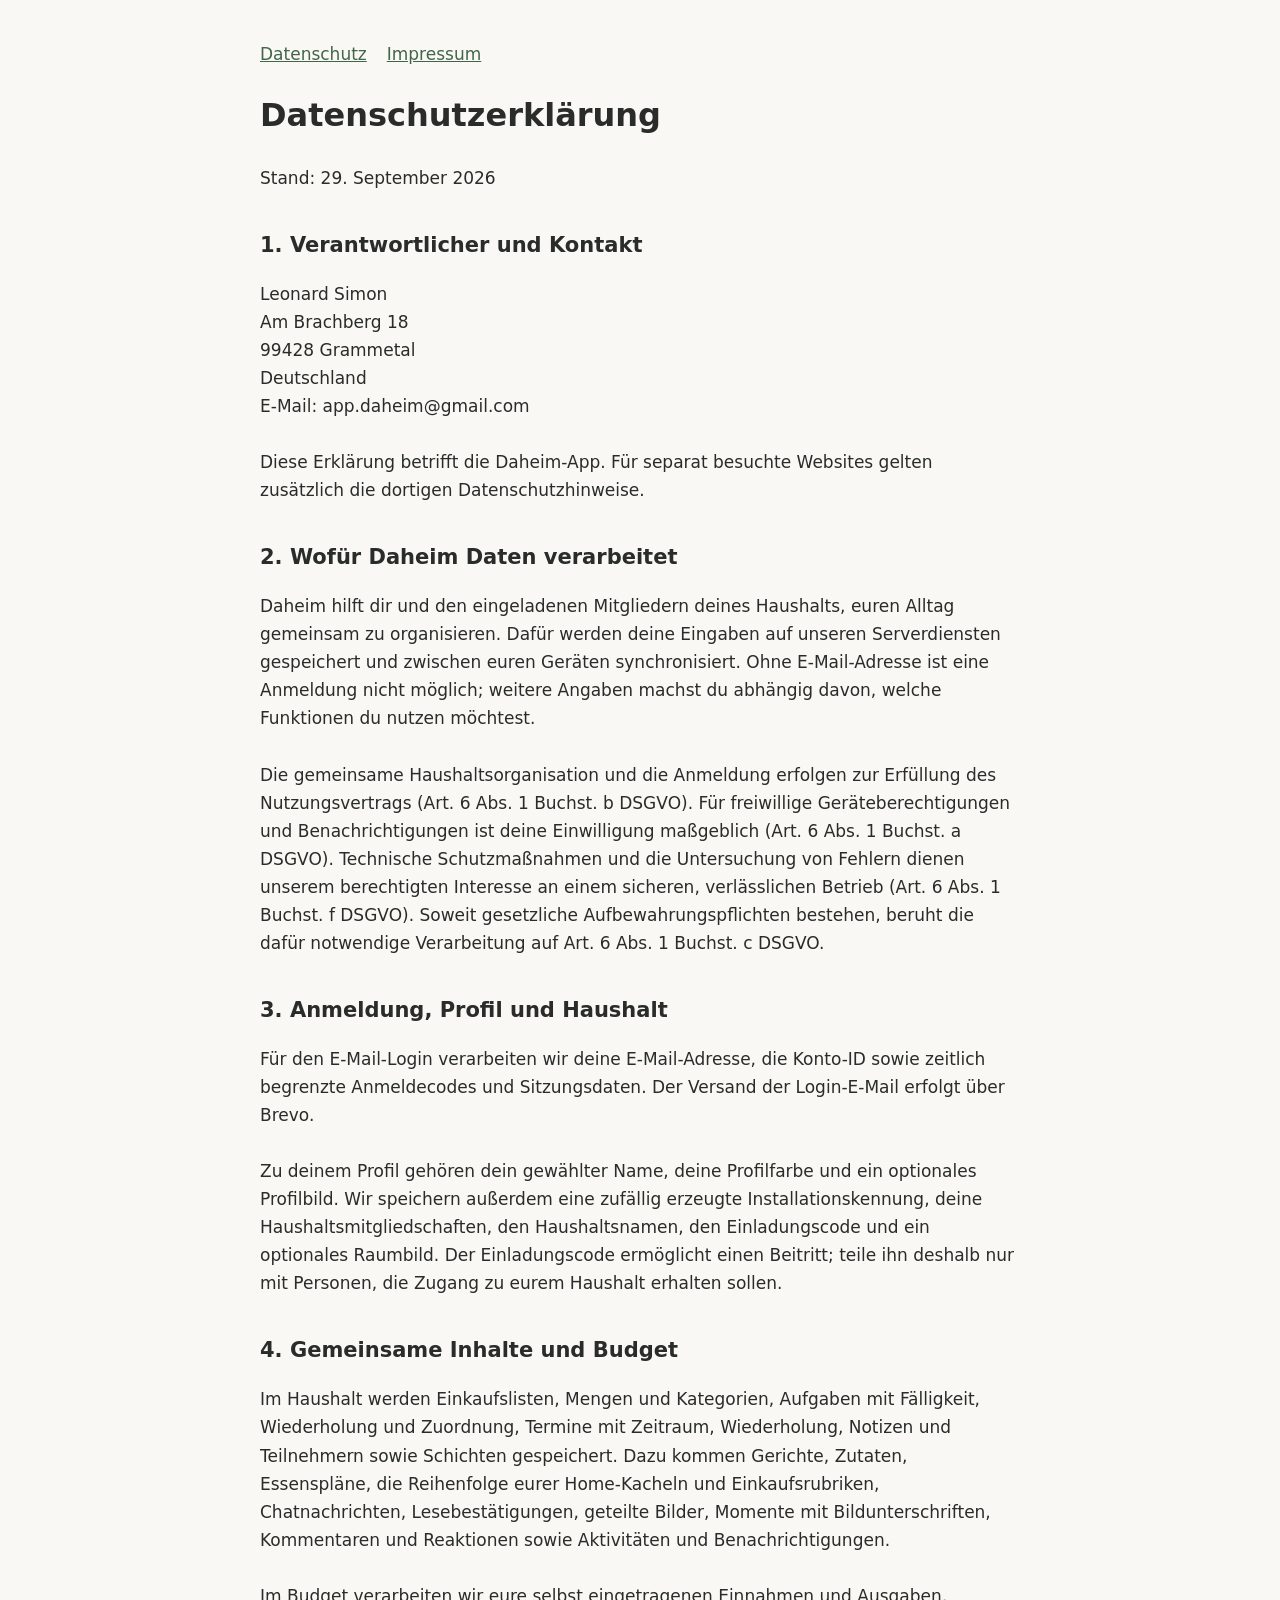
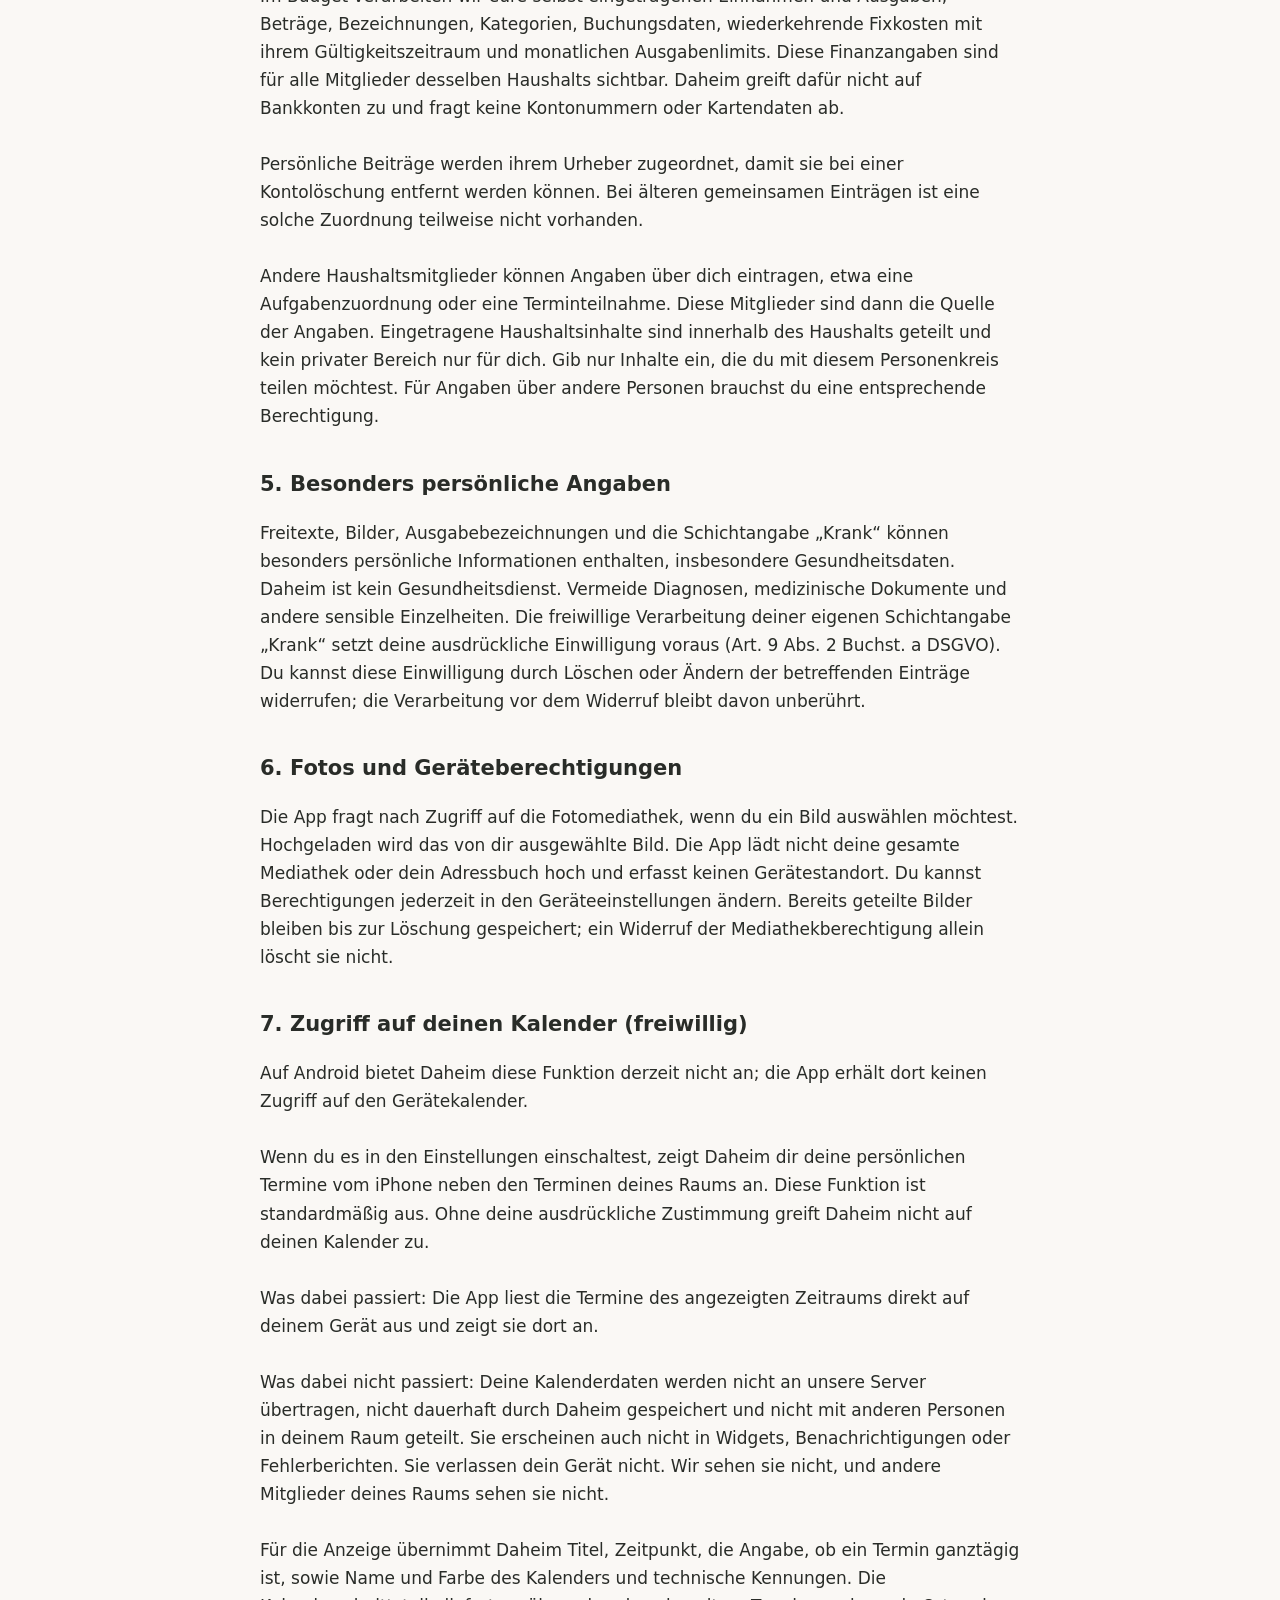
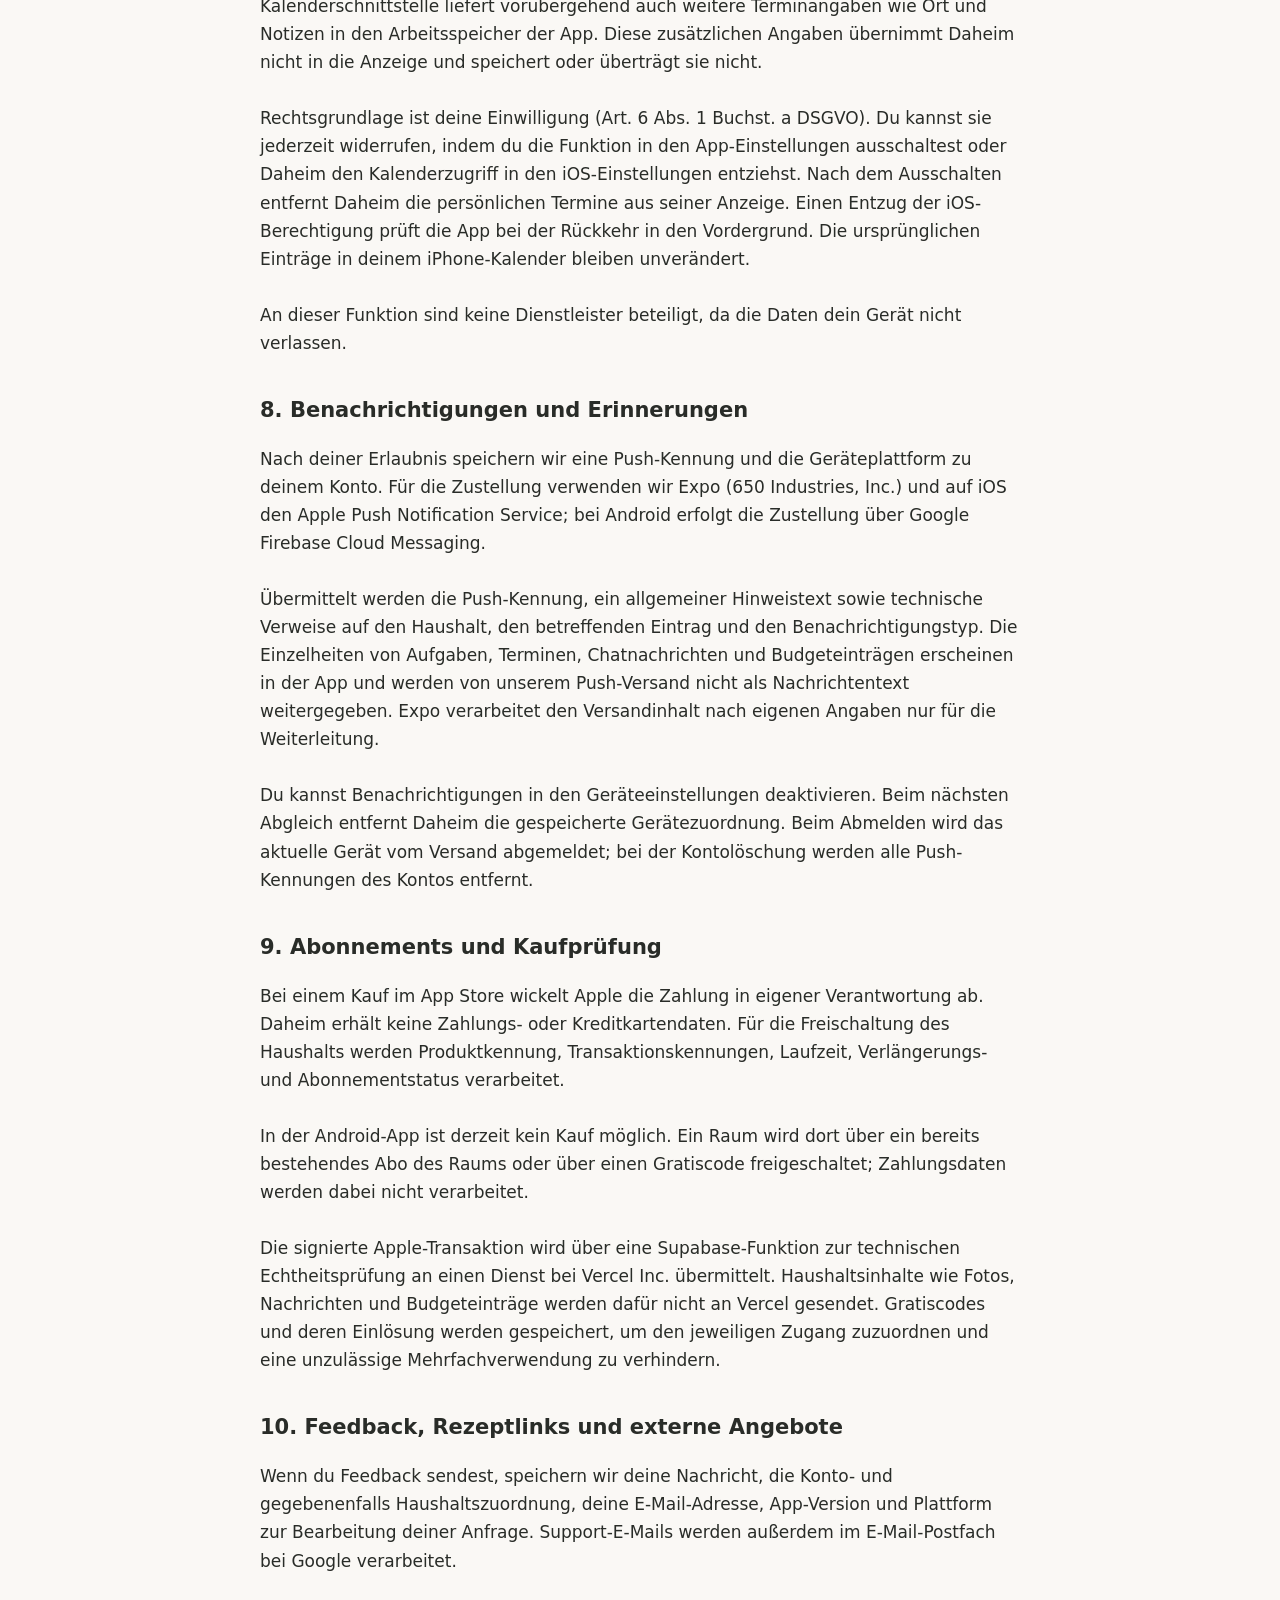
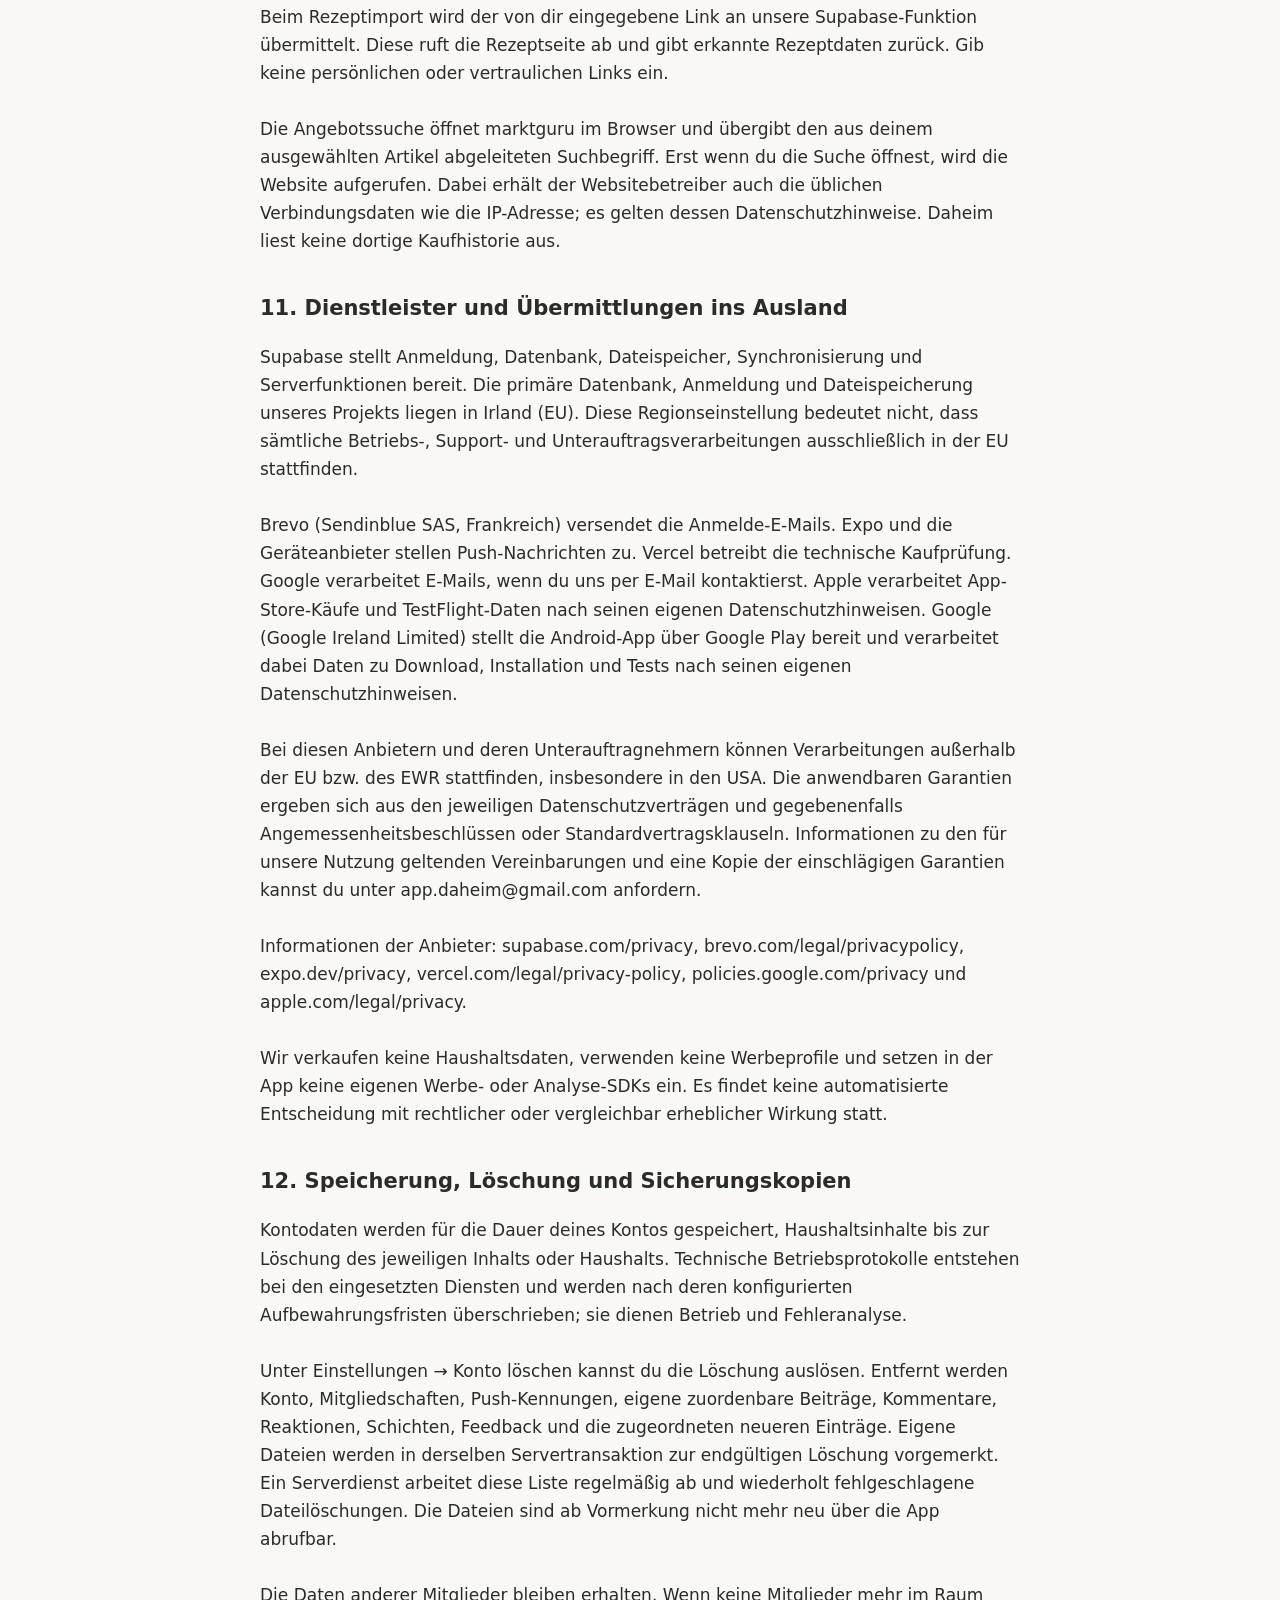
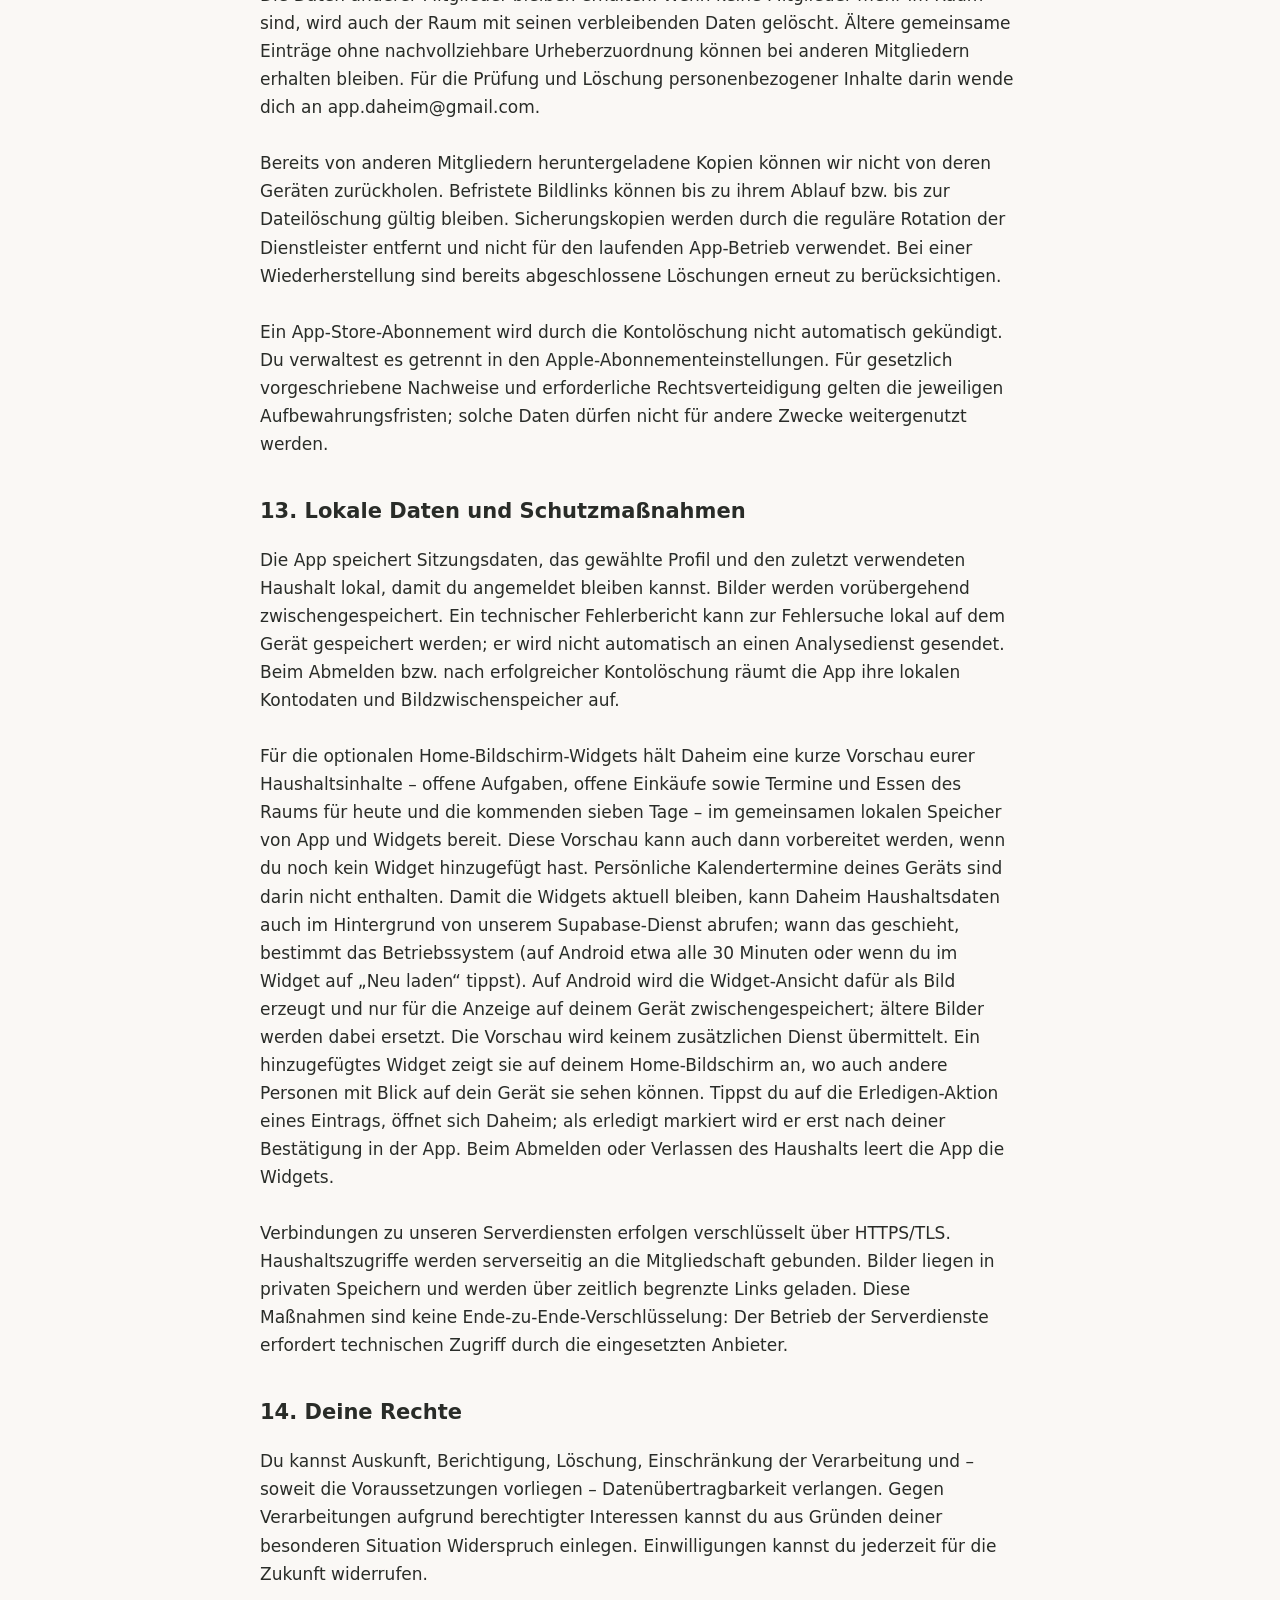
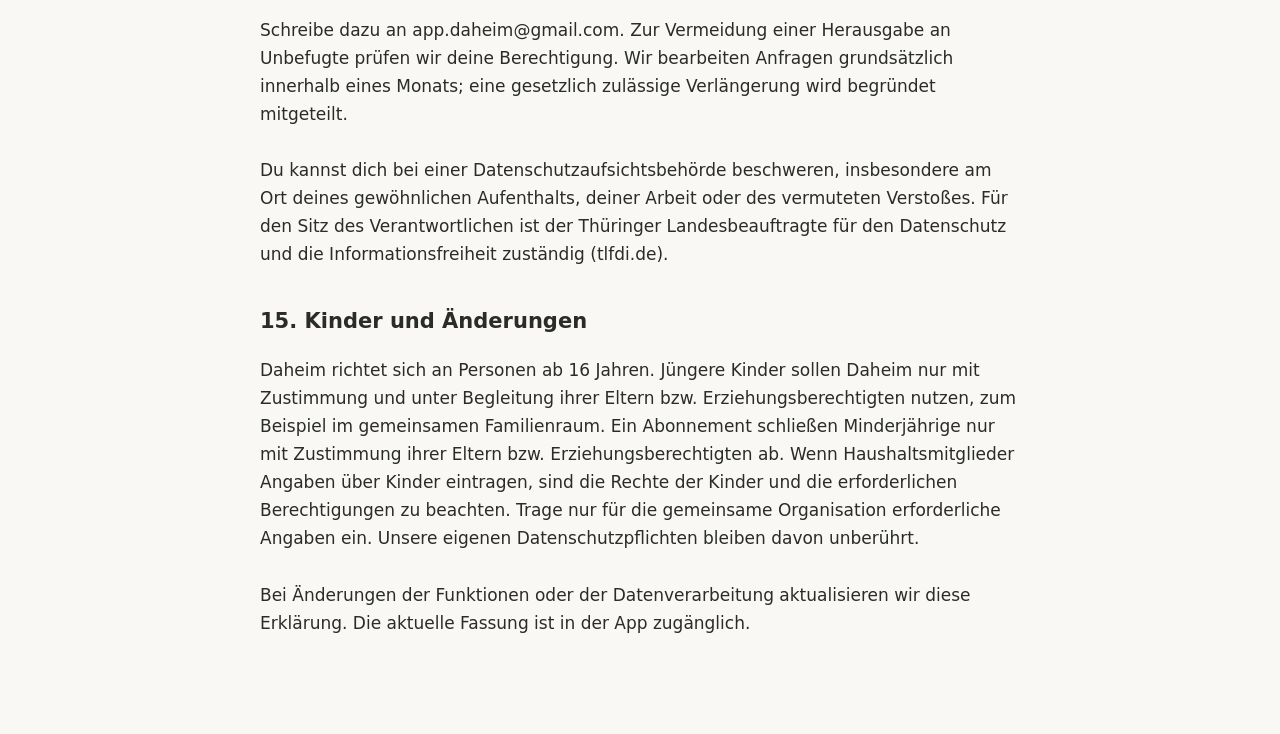
==== commit a885a4a3: "Datenschutz: Zielgruppe ab 16 Jahren Co-Authored-By: Claude Opus 5.5 <noreply@anthropic.com>" ====
--- a/datenschutz.html
+++ b/datenschutz.html
@@ -62,6 +62,6 @@
 
 Schreibe dazu an app.daheim@gmail.com. Zur Vermeidung einer Herausgabe an Unbefugte prüfen wir deine Berechtigung. Wir bearbeiten Anfragen grundsätzlich innerhalb eines Monats; eine gesetzlich zulässige Verlängerung wird begründet mitgeteilt.
 
-Du kannst dich bei einer Datenschutzaufsichtsbehörde beschweren, insbesondere am Ort deines gewöhnlichen Aufenthalts, deiner Arbeit oder des vermuteten Verstoßes. Für den Sitz des Verantwortlichen ist der Thüringer Landesbeauftragte für den Datenschutz und die Informationsfreiheit zuständig (tlfdi.de).</p></section><section><h2>15. Kinder und Änderungen</h2><p>Daheim richtet sich an Erwachsene. Wenn Haushaltsmitglieder Angaben über Kinder eintragen, sind die Rechte der Kinder und die erforderlichen Berechtigungen zu beachten. Trage nur für die gemeinsame Organisation erforderliche Angaben ein. Unsere eigenen Datenschutzpflichten bleiben davon unberührt.
+Du kannst dich bei einer Datenschutzaufsichtsbehörde beschweren, insbesondere am Ort deines gewöhnlichen Aufenthalts, deiner Arbeit oder des vermuteten Verstoßes. Für den Sitz des Verantwortlichen ist der Thüringer Landesbeauftragte für den Datenschutz und die Informationsfreiheit zuständig (tlfdi.de).</p></section><section><h2>15. Kinder und Änderungen</h2><p>Daheim richtet sich an Personen ab 16 Jahren. Jüngere Kinder sollen Daheim nur mit Zustimmung und unter Begleitung ihrer Eltern bzw. Erziehungsberechtigten nutzen, zum Beispiel im gemeinsamen Familienraum. Ein Abonnement schließen Minderjährige nur mit Zustimmung ihrer Eltern bzw. Erziehungsberechtigten ab. Wenn Haushaltsmitglieder Angaben über Kinder eintragen, sind die Rechte der Kinder und die erforderlichen Berechtigungen zu beachten. Trage nur für die gemeinsame Organisation erforderliche Angaben ein. Unsere eigenen Datenschutzpflichten bleiben davon unberührt.
 
 Bei Änderungen der Funktionen oder der Datenverarbeitung aktualisieren wir diese Erklärung. Die aktuelle Fassung ist in der App zugänglich.</p></section></main></body></html>
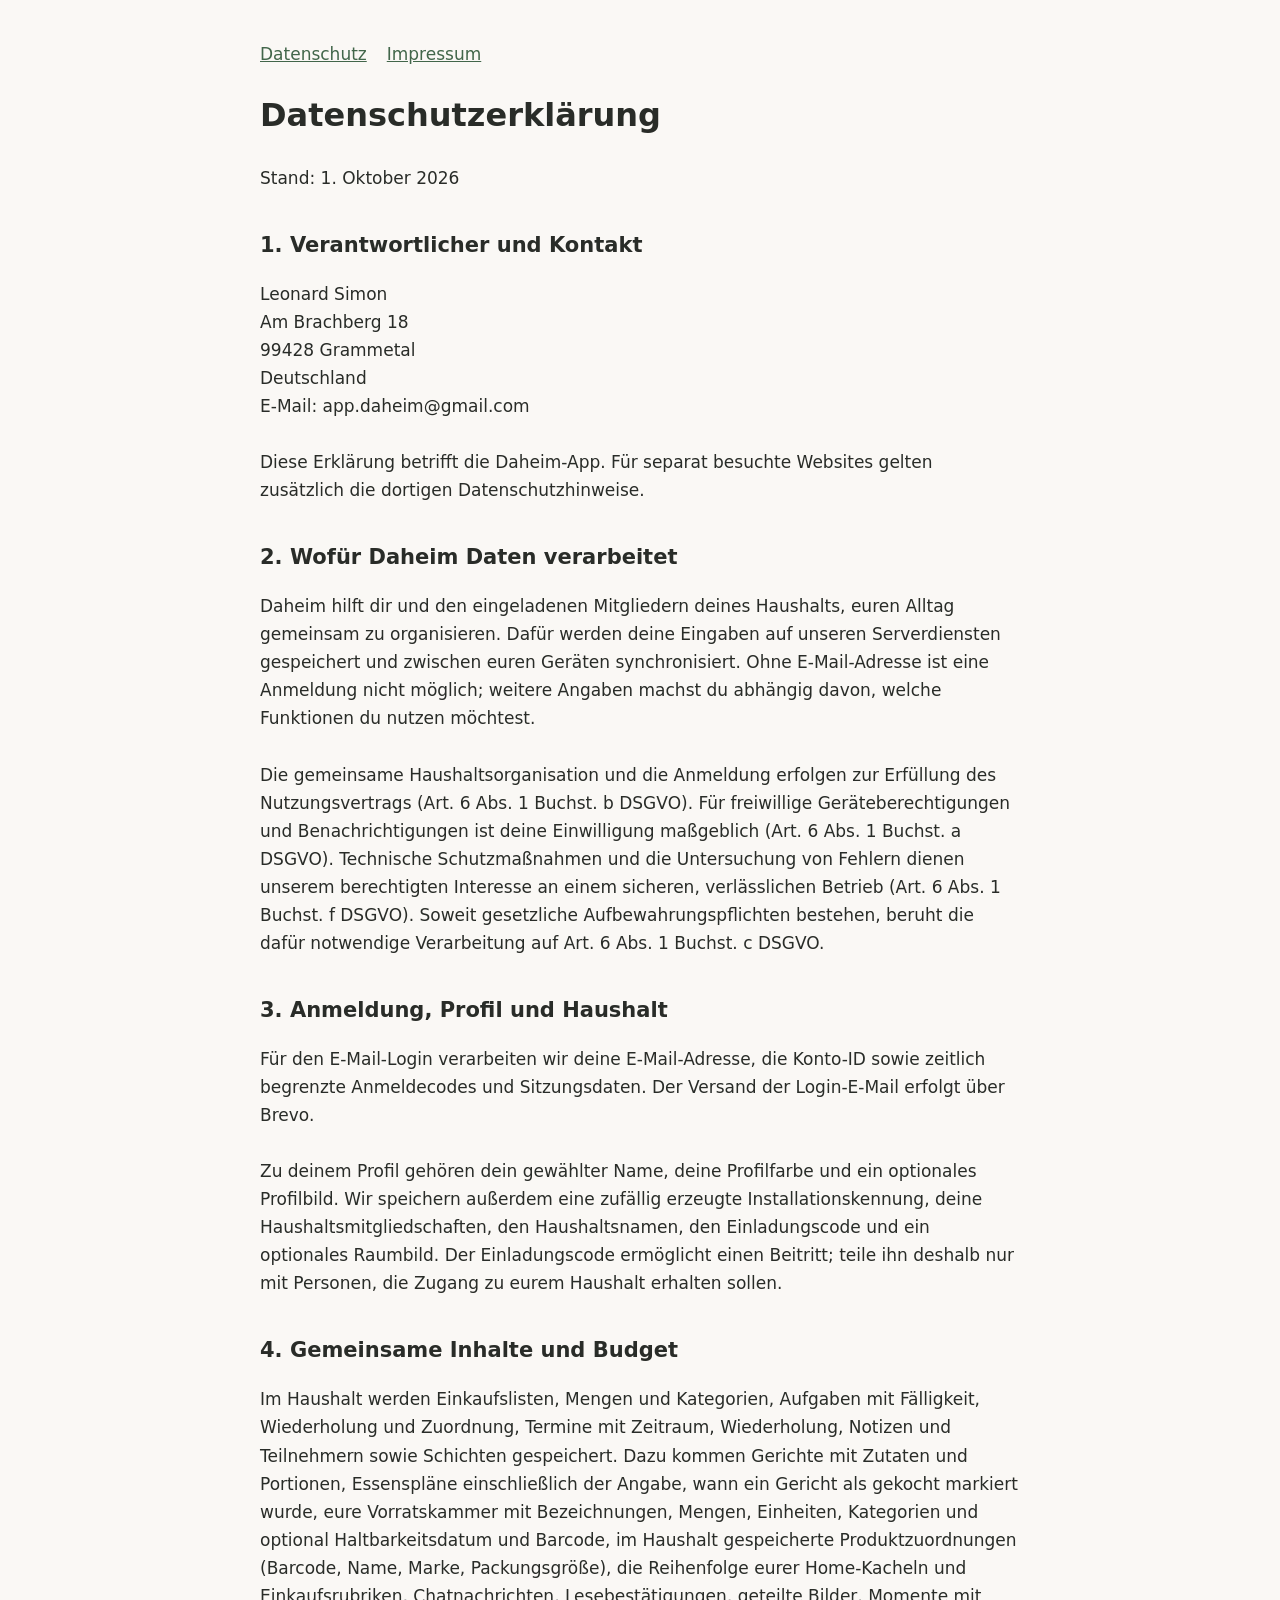
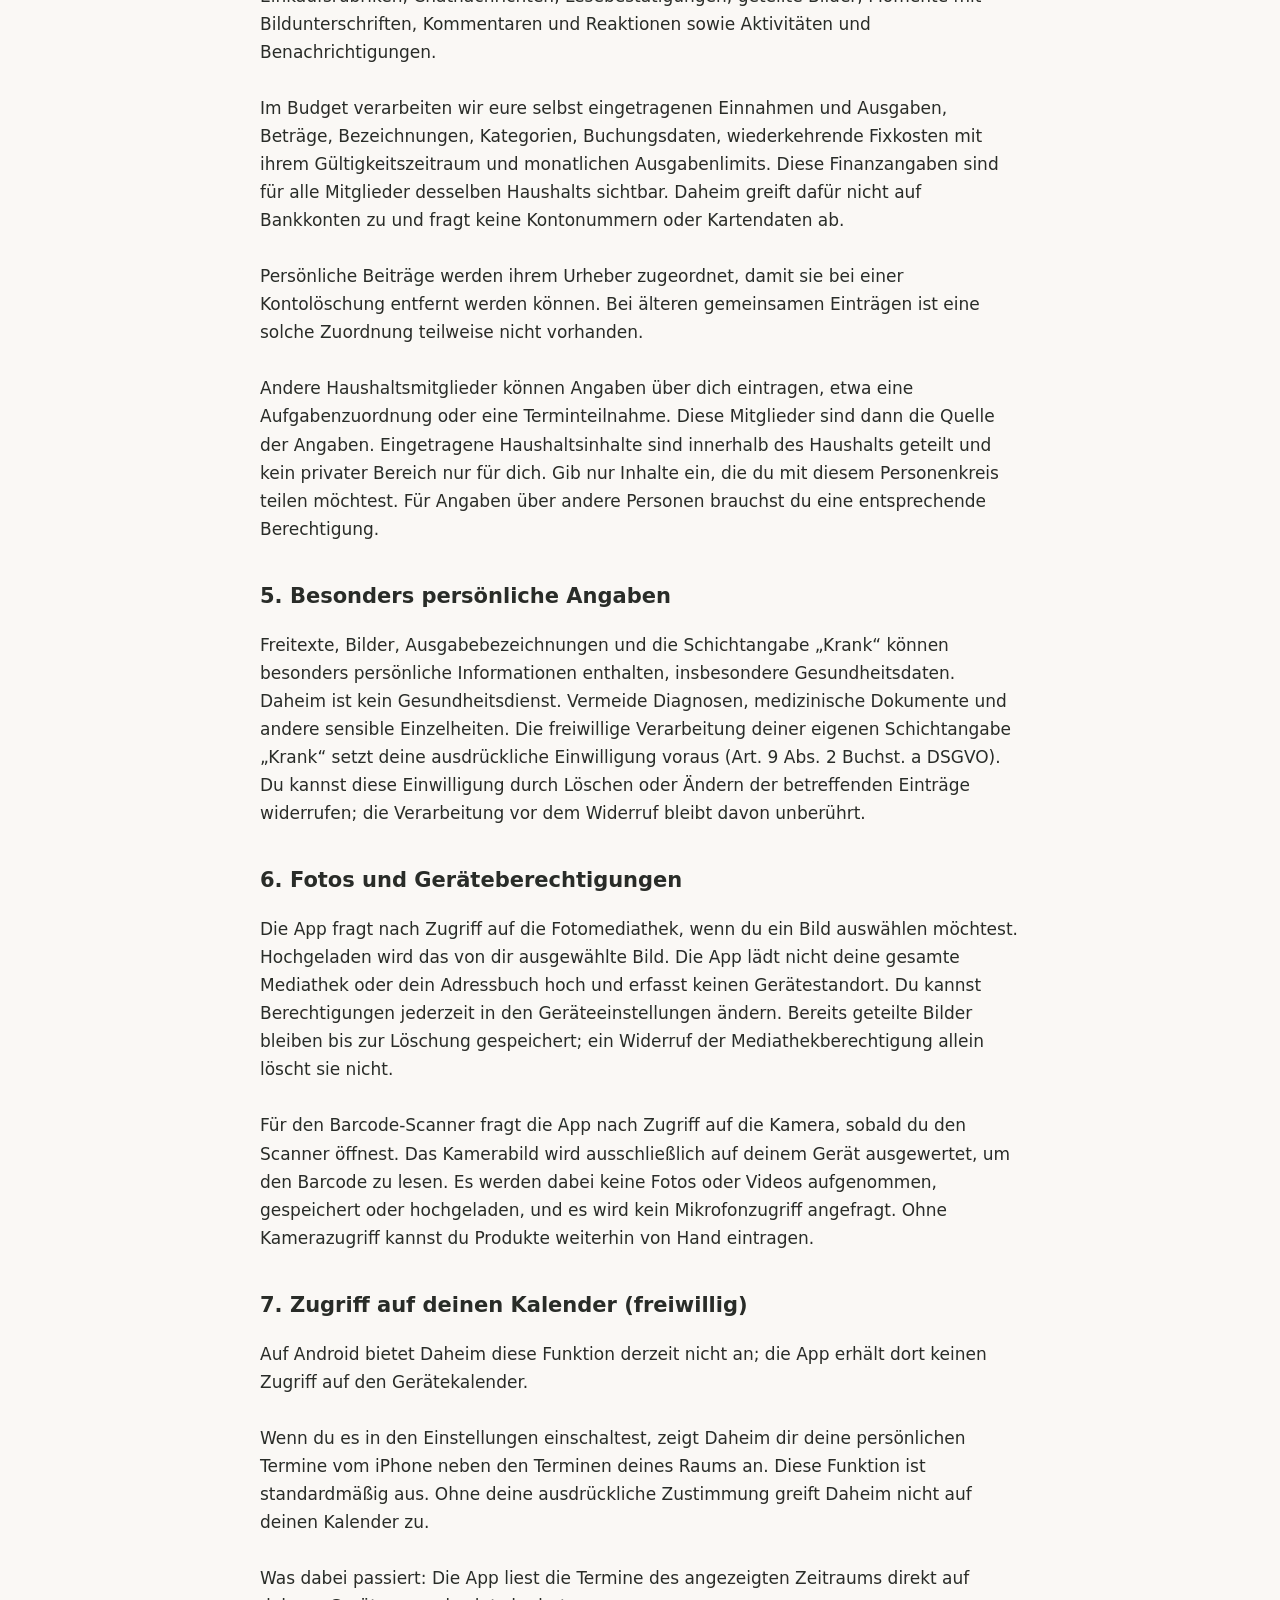
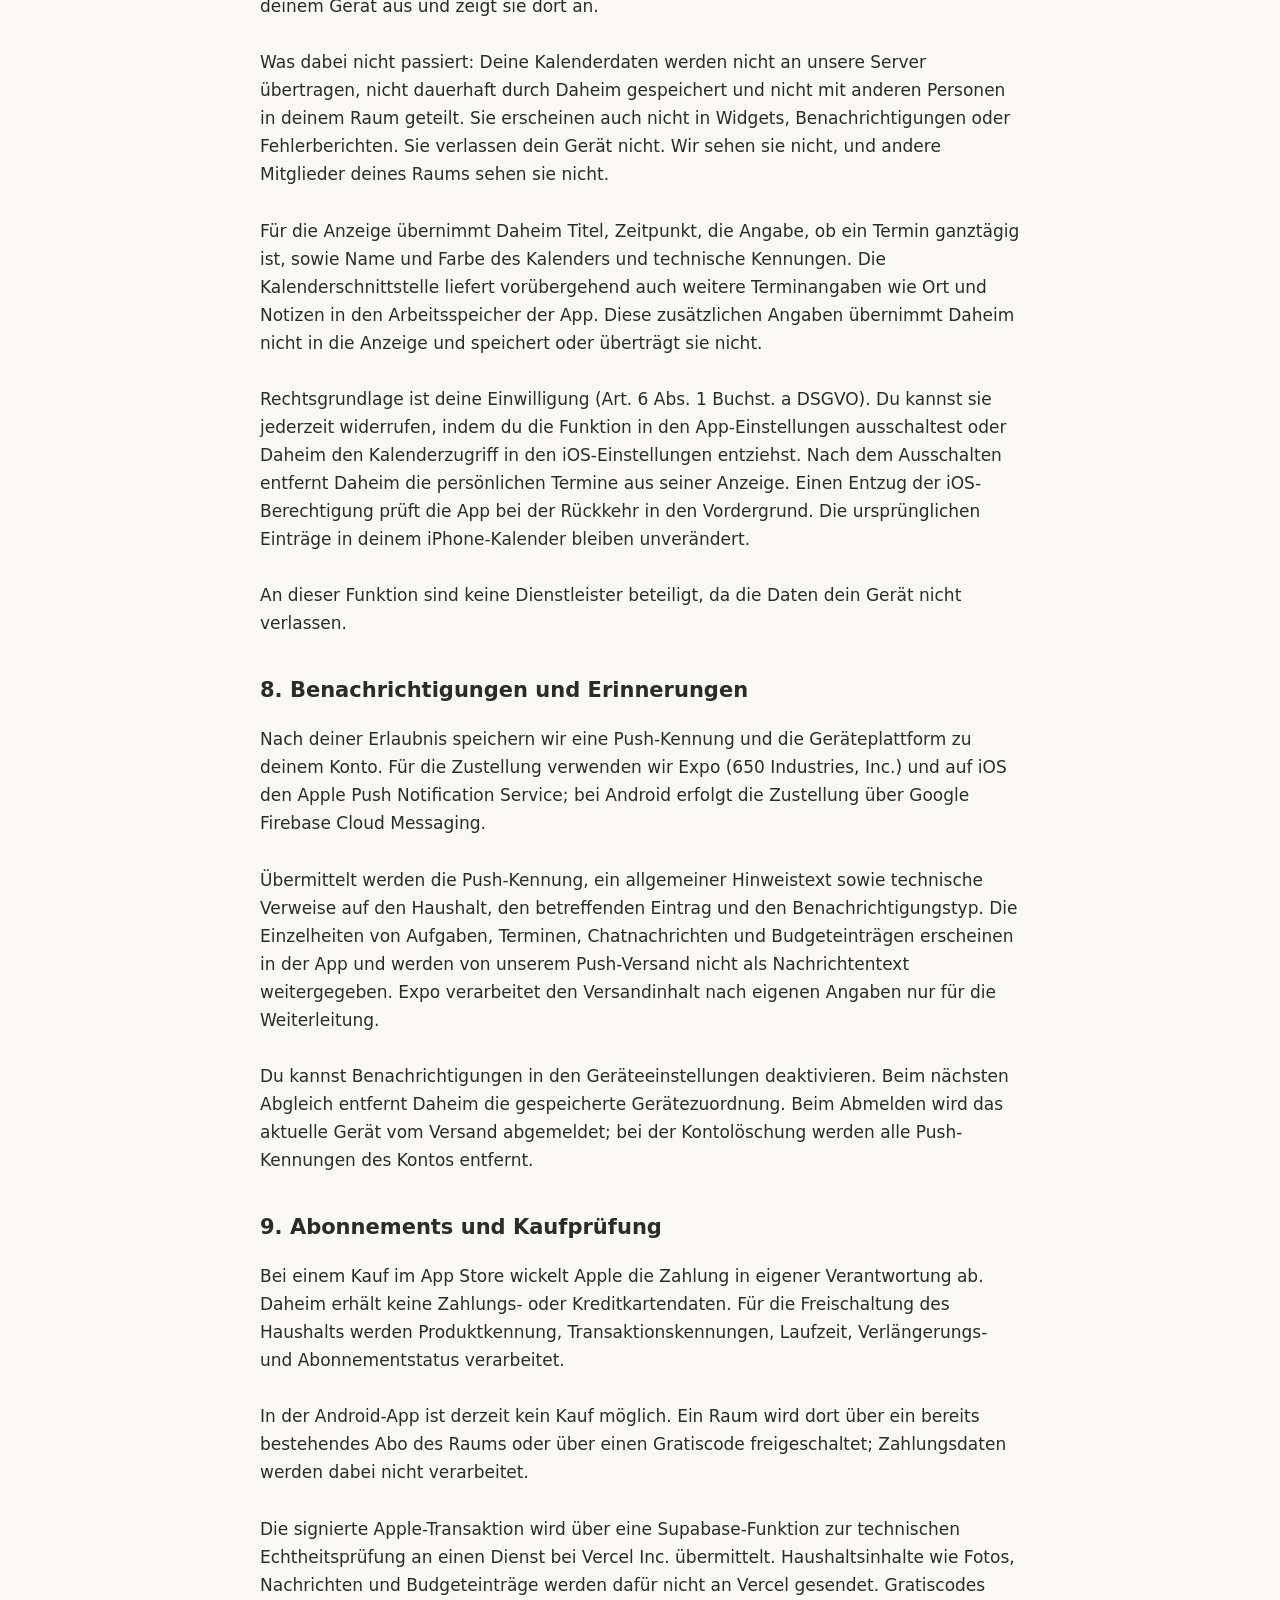
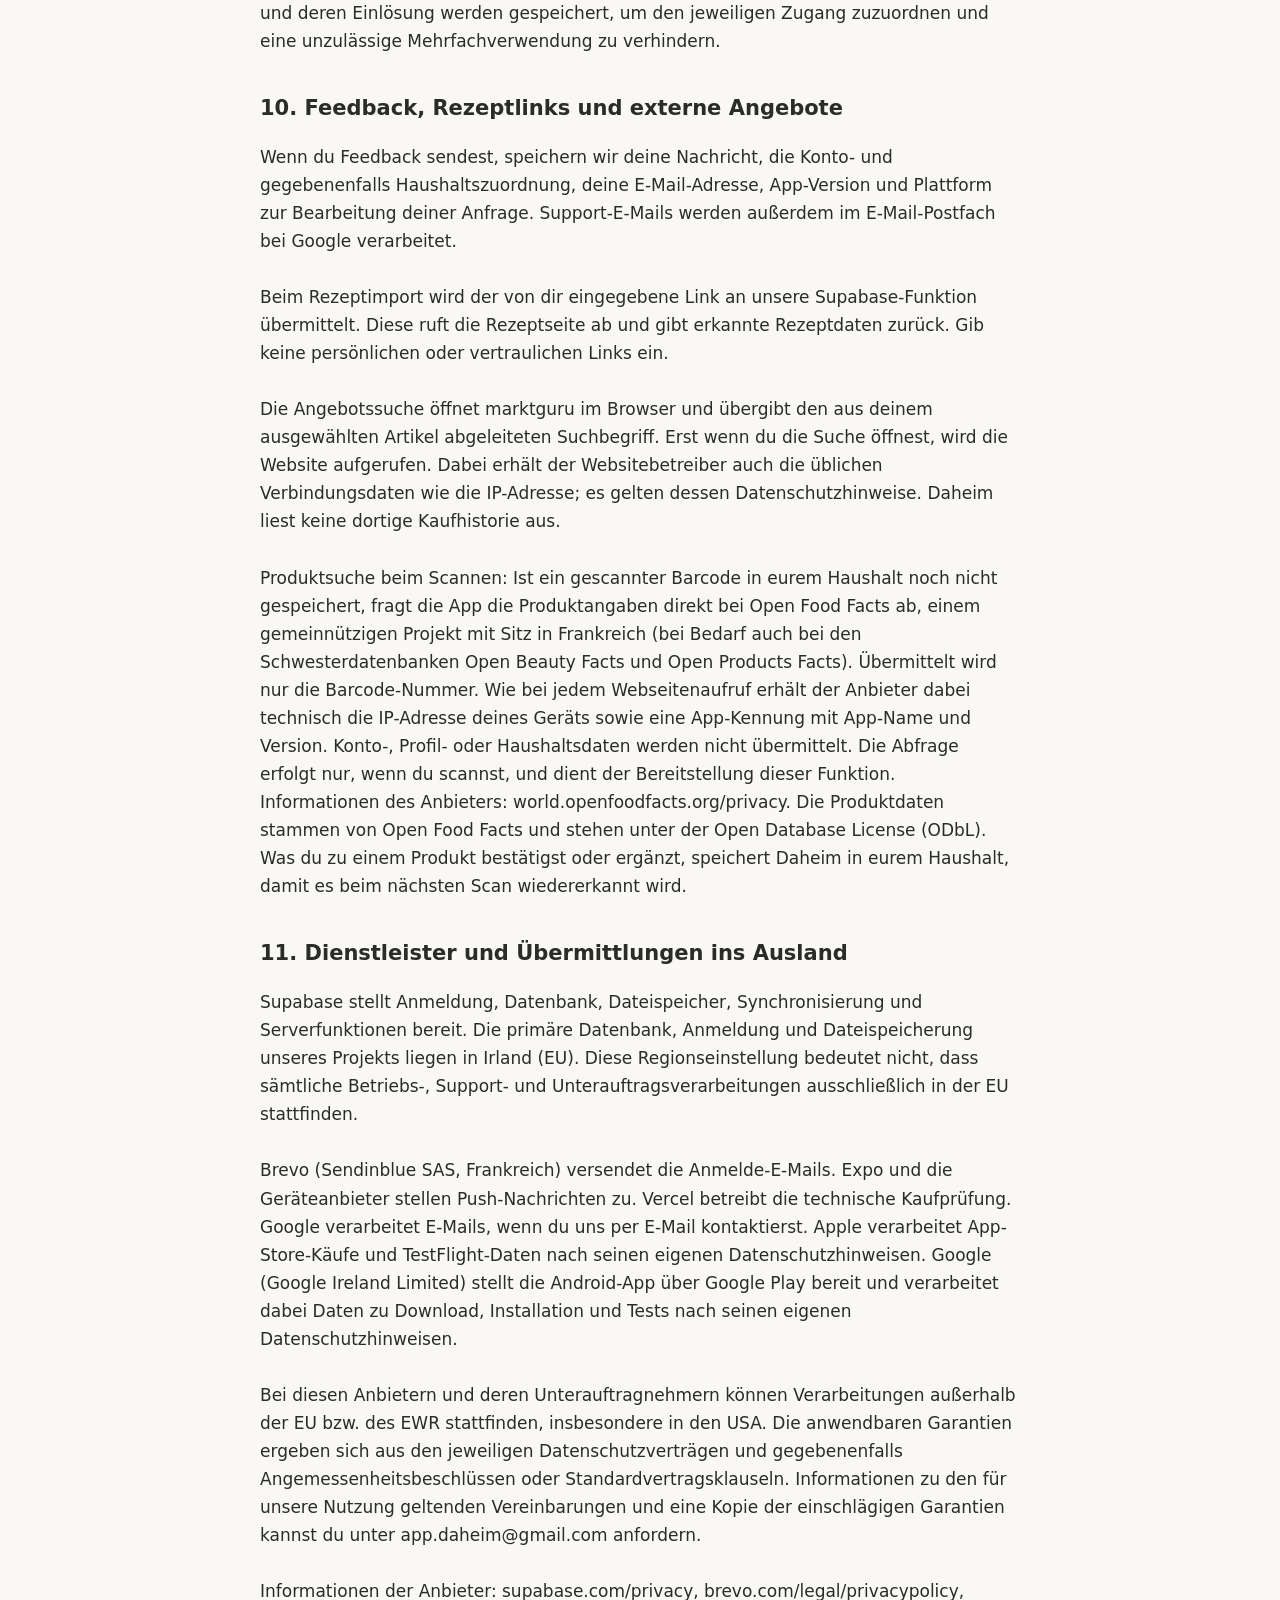
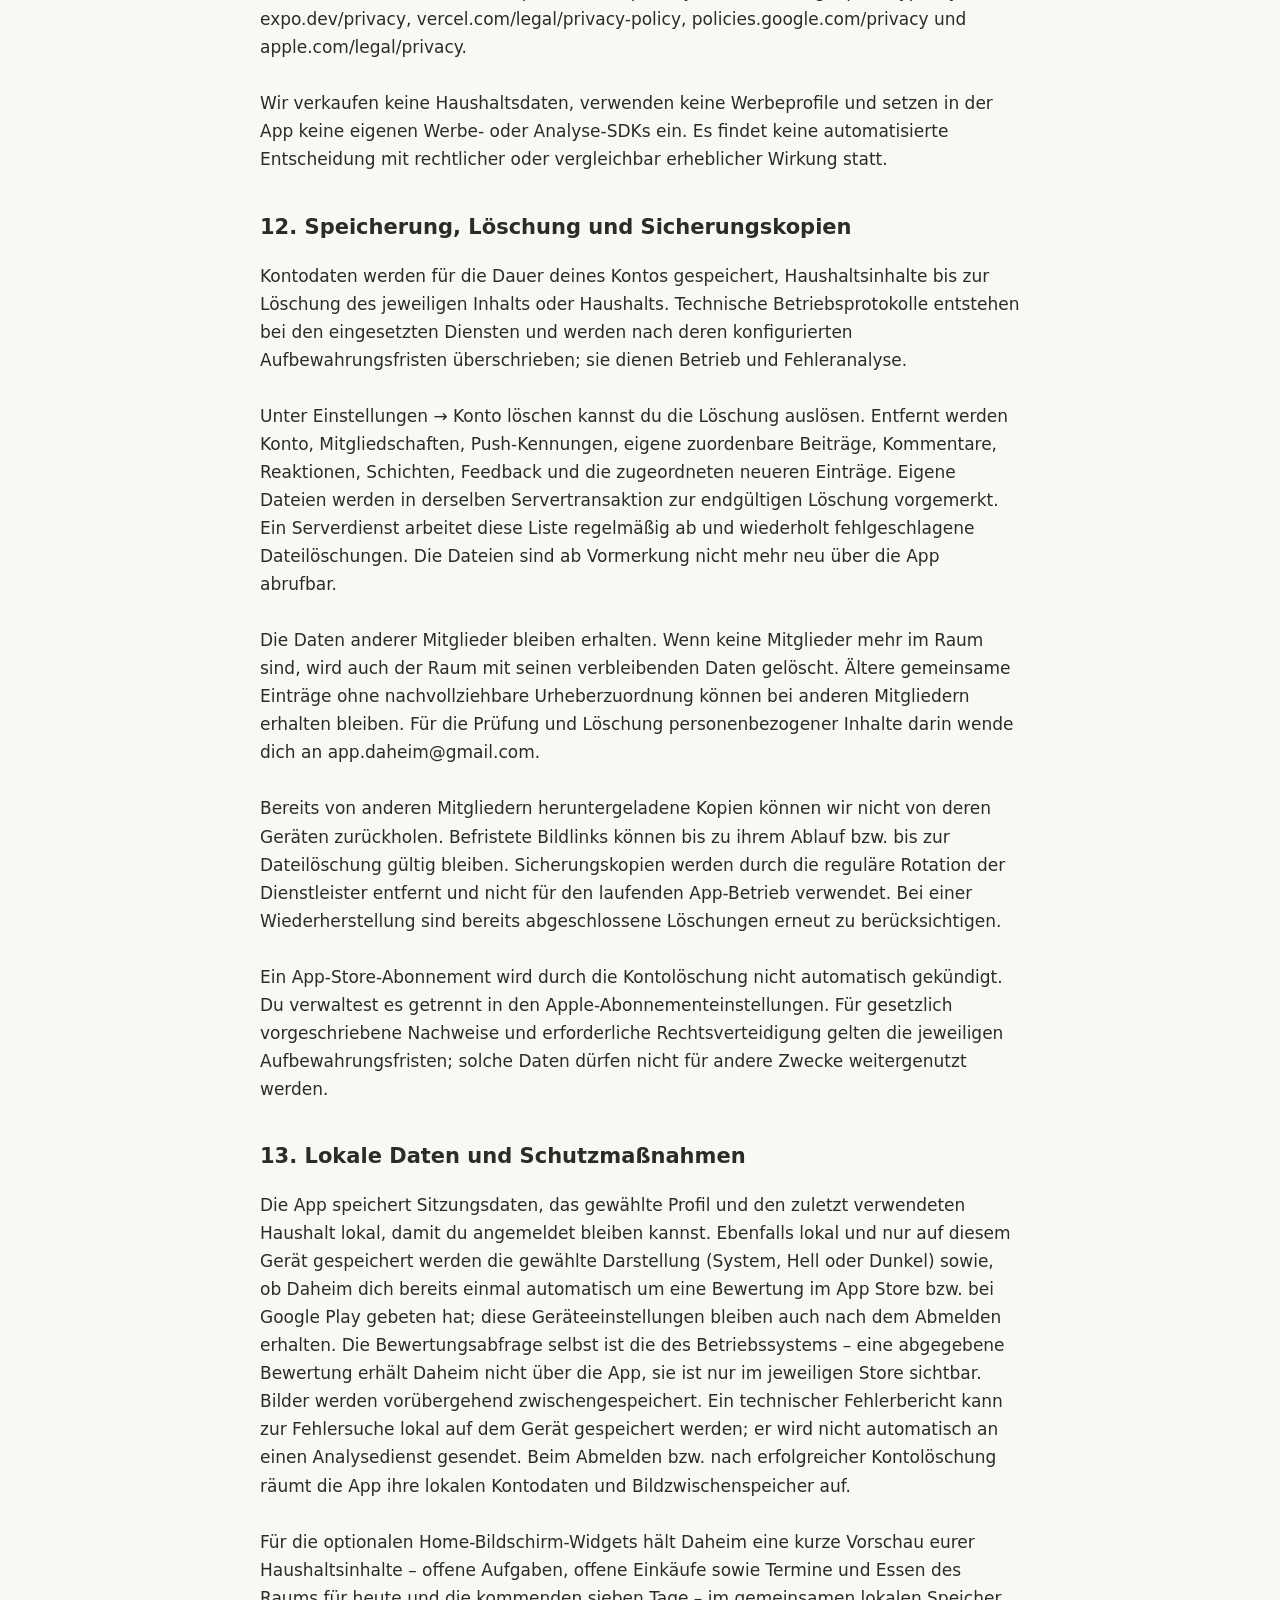
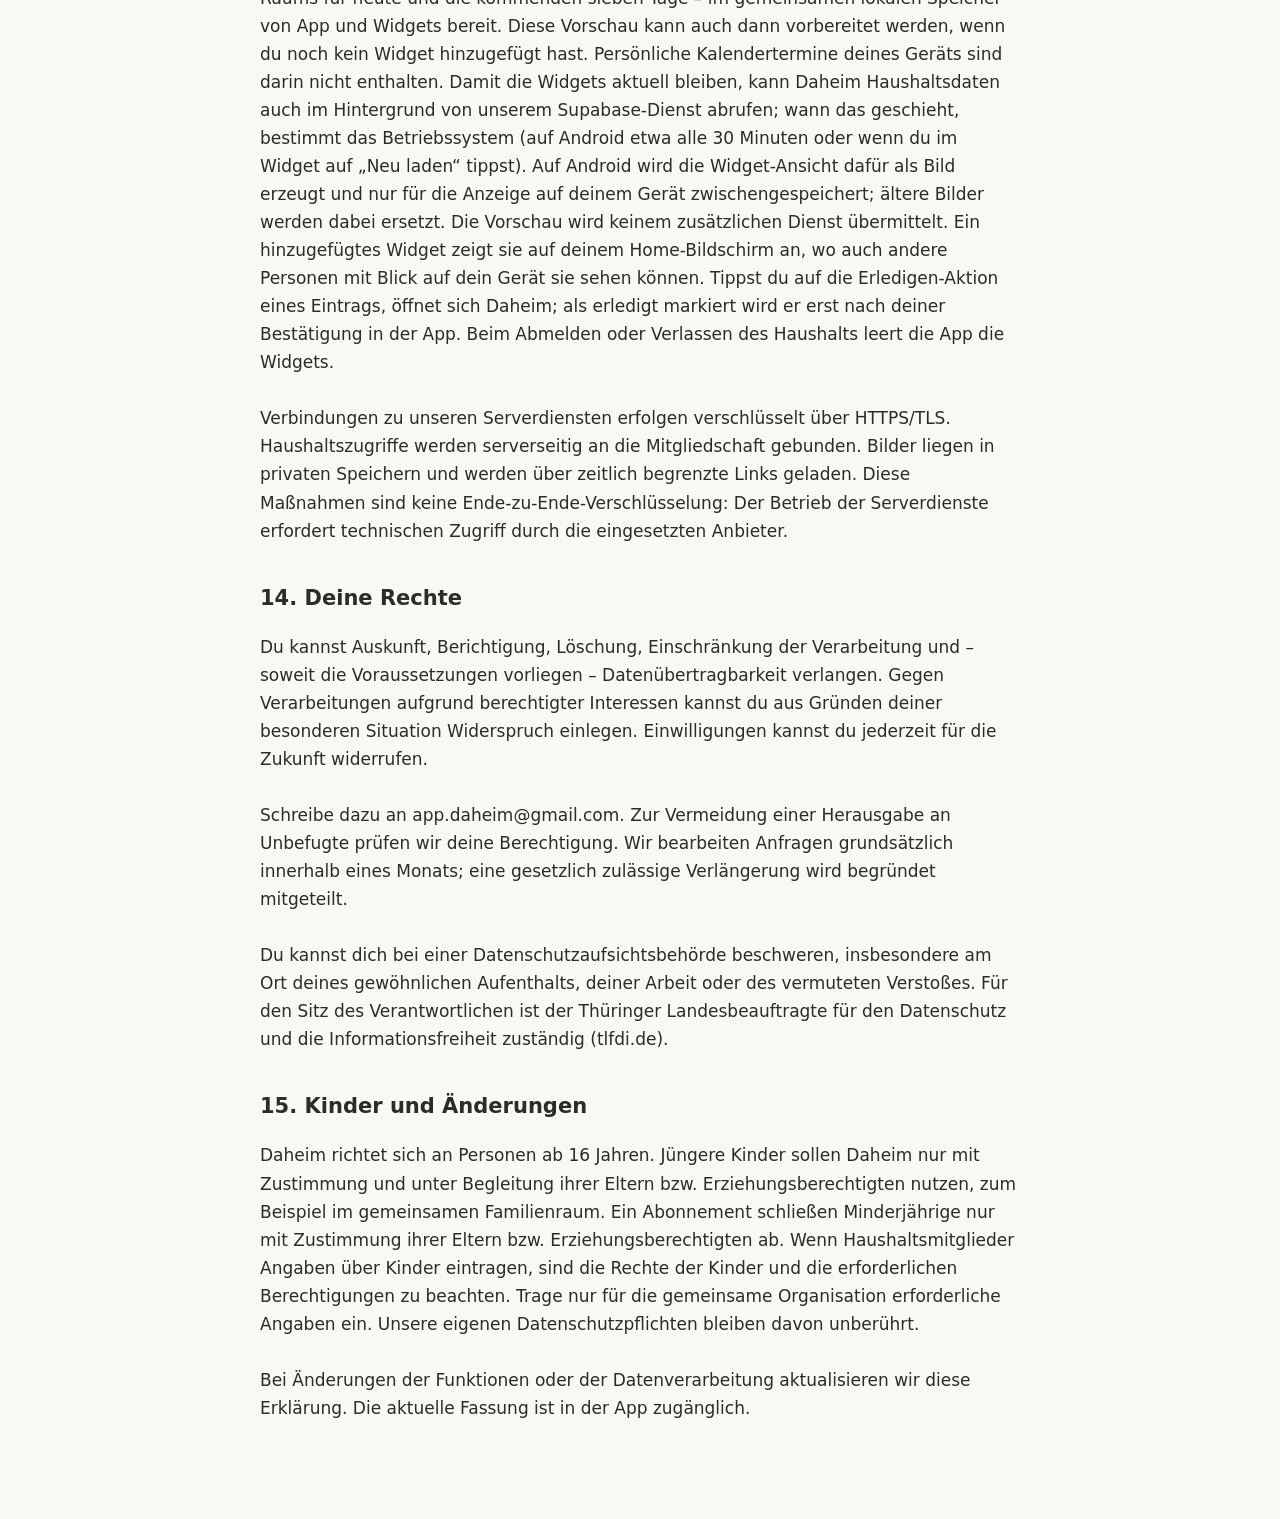
==== commit d90e721f: "Datenschutz fuer Vorratskammer und Barcode-Scanner aktualisieren" ====
--- a/datenschutz.html
+++ b/datenschutz.html
@@ -1,4 +1,4 @@
-<!doctype html><html lang="de"><head><meta charset="utf-8"><meta name="viewport" content="width=device-width,initial-scale=1"><meta name="robots" content="noindex"><title>Daheim – Datenschutzerklärung</title><style>body{margin:0;background:#faf8f5;color:#292c28;font:17px/1.65 system-ui,sans-serif}main{max-width:760px;margin:auto;padding:40px 24px 80px}h1{font-size:32px}h2{margin-top:36px;font-size:21px}p{white-space:pre-line;overflow-wrap:anywhere}nav a{color:#42664a;margin-right:20px}</style></head><body><main><nav><a href="datenschutz.html">Datenschutz</a><a href="impressum.html">Impressum</a></nav><h1>Datenschutzerklärung</h1><p>Stand: 29. September 2026</p><section><h2>1. Verantwortlicher und Kontakt</h2><p>Leonard Simon
+<!doctype html><html lang="de"><head><meta charset="utf-8"><meta name="viewport" content="width=device-width,initial-scale=1"><meta name="robots" content="noindex"><title>Daheim – Datenschutzerklärung</title><style>body{margin:0;background:#faf8f5;color:#292c28;font:17px/1.65 system-ui,sans-serif}main{max-width:760px;margin:auto;padding:40px 24px 80px}h1{font-size:32px}h2{margin-top:36px;font-size:21px}p{white-space:pre-line;overflow-wrap:anywhere}nav a{color:#42664a;margin-right:20px}</style></head><body><main><nav><a href="datenschutz.html">Datenschutz</a><a href="impressum.html">Impressum</a></nav><h1>Datenschutzerklärung</h1><p>Stand: 1. Oktober 2026</p><section><h2>1. Verantwortlicher und Kontakt</h2><p>Leonard Simon
 Am Brachberg 18
 99428 Grammetal
 Deutschland
@@ -8,13 +8,15 @@
 
 Die gemeinsame Haushaltsorganisation und die Anmeldung erfolgen zur Erfüllung des Nutzungsvertrags (Art. 6 Abs. 1 Buchst. b DSGVO). Für freiwillige Geräteberechtigungen und Benachrichtigungen ist deine Einwilligung maßgeblich (Art. 6 Abs. 1 Buchst. a DSGVO). Technische Schutzmaßnahmen und die Untersuchung von Fehlern dienen unserem berechtigten Interesse an einem sicheren, verlässlichen Betrieb (Art. 6 Abs. 1 Buchst. f DSGVO). Soweit gesetzliche Aufbewahrungspflichten bestehen, beruht die dafür notwendige Verarbeitung auf Art. 6 Abs. 1 Buchst. c DSGVO.</p></section><section><h2>3. Anmeldung, Profil und Haushalt</h2><p>Für den E-Mail-Login verarbeiten wir deine E-Mail-Adresse, die Konto-ID sowie zeitlich begrenzte Anmeldecodes und Sitzungsdaten. Der Versand der Login-E-Mail erfolgt über Brevo.
 
-Zu deinem Profil gehören dein gewählter Name, deine Profilfarbe und ein optionales Profilbild. Wir speichern außerdem eine zufällig erzeugte Installationskennung, deine Haushaltsmitgliedschaften, den Haushaltsnamen, den Einladungscode und ein optionales Raumbild. Der Einladungscode ermöglicht einen Beitritt; teile ihn deshalb nur mit Personen, die Zugang zu eurem Haushalt erhalten sollen.</p></section><section><h2>4. Gemeinsame Inhalte und Budget</h2><p>Im Haushalt werden Einkaufslisten, Mengen und Kategorien, Aufgaben mit Fälligkeit, Wiederholung und Zuordnung, Termine mit Zeitraum, Wiederholung, Notizen und Teilnehmern sowie Schichten gespeichert. Dazu kommen Gerichte, Zutaten, Essenspläne, die Reihenfolge eurer Home-Kacheln und Einkaufsrubriken, Chatnachrichten, Lesebestätigungen, geteilte Bilder, Momente mit Bildunterschriften, Kommentaren und Reaktionen sowie Aktivitäten und Benachrichtigungen.
+Zu deinem Profil gehören dein gewählter Name, deine Profilfarbe und ein optionales Profilbild. Wir speichern außerdem eine zufällig erzeugte Installationskennung, deine Haushaltsmitgliedschaften, den Haushaltsnamen, den Einladungscode und ein optionales Raumbild. Der Einladungscode ermöglicht einen Beitritt; teile ihn deshalb nur mit Personen, die Zugang zu eurem Haushalt erhalten sollen.</p></section><section><h2>4. Gemeinsame Inhalte und Budget</h2><p>Im Haushalt werden Einkaufslisten, Mengen und Kategorien, Aufgaben mit Fälligkeit, Wiederholung und Zuordnung, Termine mit Zeitraum, Wiederholung, Notizen und Teilnehmern sowie Schichten gespeichert. Dazu kommen Gerichte mit Zutaten und Portionen, Essenspläne einschließlich der Angabe, wann ein Gericht als gekocht markiert wurde, eure Vorratskammer mit Bezeichnungen, Mengen, Einheiten, Kategorien und optional Haltbarkeitsdatum und Barcode, im Haushalt gespeicherte Produktzuordnungen (Barcode, Name, Marke, Packungsgröße), die Reihenfolge eurer Home-Kacheln und Einkaufsrubriken, Chatnachrichten, Lesebestätigungen, geteilte Bilder, Momente mit Bildunterschriften, Kommentaren und Reaktionen sowie Aktivitäten und Benachrichtigungen.
 
 Im Budget verarbeiten wir eure selbst eingetragenen Einnahmen und Ausgaben, Beträge, Bezeichnungen, Kategorien, Buchungsdaten, wiederkehrende Fixkosten mit ihrem Gültigkeitszeitraum und monatlichen Ausgabenlimits. Diese Finanzangaben sind für alle Mitglieder desselben Haushalts sichtbar. Daheim greift dafür nicht auf Bankkonten zu und fragt keine Kontonummern oder Kartendaten ab.
 
 Persönliche Beiträge werden ihrem Urheber zugeordnet, damit sie bei einer Kontolöschung entfernt werden können. Bei älteren gemeinsamen Einträgen ist eine solche Zuordnung teilweise nicht vorhanden.
 
-Andere Haushaltsmitglieder können Angaben über dich eintragen, etwa eine Aufgabenzuordnung oder eine Terminteilnahme. Diese Mitglieder sind dann die Quelle der Angaben. Eingetragene Haushaltsinhalte sind innerhalb des Haushalts geteilt und kein privater Bereich nur für dich. Gib nur Inhalte ein, die du mit diesem Personenkreis teilen möchtest. Für Angaben über andere Personen brauchst du eine entsprechende Berechtigung.</p></section><section><h2>5. Besonders persönliche Angaben</h2><p>Freitexte, Bilder, Ausgabebezeichnungen und die Schichtangabe „Krank“ können besonders persönliche Informationen enthalten, insbesondere Gesundheitsdaten. Daheim ist kein Gesundheitsdienst. Vermeide Diagnosen, medizinische Dokumente und andere sensible Einzelheiten. Die freiwillige Verarbeitung deiner eigenen Schichtangabe „Krank“ setzt deine ausdrückliche Einwilligung voraus (Art. 9 Abs. 2 Buchst. a DSGVO). Du kannst diese Einwilligung durch Löschen oder Ändern der betreffenden Einträge widerrufen; die Verarbeitung vor dem Widerruf bleibt davon unberührt.</p></section><section><h2>6. Fotos und Geräteberechtigungen</h2><p>Die App fragt nach Zugriff auf die Fotomediathek, wenn du ein Bild auswählen möchtest. Hochgeladen wird das von dir ausgewählte Bild. Die App lädt nicht deine gesamte Mediathek oder dein Adressbuch hoch und erfasst keinen Gerätestandort. Du kannst Berechtigungen jederzeit in den Geräteeinstellungen ändern. Bereits geteilte Bilder bleiben bis zur Löschung gespeichert; ein Widerruf der Mediathekberechtigung allein löscht sie nicht.</p></section><section><h2>7. Zugriff auf deinen Kalender (freiwillig)</h2><p>Auf Android bietet Daheim diese Funktion derzeit nicht an; die App erhält dort keinen Zugriff auf den Gerätekalender.
+Andere Haushaltsmitglieder können Angaben über dich eintragen, etwa eine Aufgabenzuordnung oder eine Terminteilnahme. Diese Mitglieder sind dann die Quelle der Angaben. Eingetragene Haushaltsinhalte sind innerhalb des Haushalts geteilt und kein privater Bereich nur für dich. Gib nur Inhalte ein, die du mit diesem Personenkreis teilen möchtest. Für Angaben über andere Personen brauchst du eine entsprechende Berechtigung.</p></section><section><h2>5. Besonders persönliche Angaben</h2><p>Freitexte, Bilder, Ausgabebezeichnungen und die Schichtangabe „Krank“ können besonders persönliche Informationen enthalten, insbesondere Gesundheitsdaten. Daheim ist kein Gesundheitsdienst. Vermeide Diagnosen, medizinische Dokumente und andere sensible Einzelheiten. Die freiwillige Verarbeitung deiner eigenen Schichtangabe „Krank“ setzt deine ausdrückliche Einwilligung voraus (Art. 9 Abs. 2 Buchst. a DSGVO). Du kannst diese Einwilligung durch Löschen oder Ändern der betreffenden Einträge widerrufen; die Verarbeitung vor dem Widerruf bleibt davon unberührt.</p></section><section><h2>6. Fotos und Geräteberechtigungen</h2><p>Die App fragt nach Zugriff auf die Fotomediathek, wenn du ein Bild auswählen möchtest. Hochgeladen wird das von dir ausgewählte Bild. Die App lädt nicht deine gesamte Mediathek oder dein Adressbuch hoch und erfasst keinen Gerätestandort. Du kannst Berechtigungen jederzeit in den Geräteeinstellungen ändern. Bereits geteilte Bilder bleiben bis zur Löschung gespeichert; ein Widerruf der Mediathekberechtigung allein löscht sie nicht.
+
+Für den Barcode-Scanner fragt die App nach Zugriff auf die Kamera, sobald du den Scanner öffnest. Das Kamerabild wird ausschließlich auf deinem Gerät ausgewertet, um den Barcode zu lesen. Es werden dabei keine Fotos oder Videos aufgenommen, gespeichert oder hochgeladen, und es wird kein Mikrofonzugriff angefragt. Ohne Kamerazugriff kannst du Produkte weiterhin von Hand eintragen.</p></section><section><h2>7. Zugriff auf deinen Kalender (freiwillig)</h2><p>Auf Android bietet Daheim diese Funktion derzeit nicht an; die App erhält dort keinen Zugriff auf den Gerätekalender.
 
 Wenn du es in den Einstellungen einschaltest, zeigt Daheim dir deine persönlichen Termine vom iPhone neben den Terminen deines Raums an. Diese Funktion ist standardmäßig aus. Ohne deine ausdrückliche Zustimmung greift Daheim nicht auf deinen Kalender zu.
 
@@ -38,7 +40,9 @@
 
 Beim Rezeptimport wird der von dir eingegebene Link an unsere Supabase-Funktion übermittelt. Diese ruft die Rezeptseite ab und gibt erkannte Rezeptdaten zurück. Gib keine persönlichen oder vertraulichen Links ein.
 
-Die Angebotssuche öffnet marktguru im Browser und übergibt den aus deinem ausgewählten Artikel abgeleiteten Suchbegriff. Erst wenn du die Suche öffnest, wird die Website aufgerufen. Dabei erhält der Websitebetreiber auch die üblichen Verbindungsdaten wie die IP-Adresse; es gelten dessen Datenschutzhinweise. Daheim liest keine dortige Kaufhistorie aus.</p></section><section><h2>11. Dienstleister und Übermittlungen ins Ausland</h2><p>Supabase stellt Anmeldung, Datenbank, Dateispeicher, Synchronisierung und Serverfunktionen bereit. Die primäre Datenbank, Anmeldung und Dateispeicherung unseres Projekts liegen in Irland (EU). Diese Regionseinstellung bedeutet nicht, dass sämtliche Betriebs-, Support- und Unterauftragsverarbeitungen ausschließlich in der EU stattfinden.
+Die Angebotssuche öffnet marktguru im Browser und übergibt den aus deinem ausgewählten Artikel abgeleiteten Suchbegriff. Erst wenn du die Suche öffnest, wird die Website aufgerufen. Dabei erhält der Websitebetreiber auch die üblichen Verbindungsdaten wie die IP-Adresse; es gelten dessen Datenschutzhinweise. Daheim liest keine dortige Kaufhistorie aus.
+
+Produktsuche beim Scannen: Ist ein gescannter Barcode in eurem Haushalt noch nicht gespeichert, fragt die App die Produktangaben direkt bei Open Food Facts ab, einem gemeinnützigen Projekt mit Sitz in Frankreich (bei Bedarf auch bei den Schwesterdatenbanken Open Beauty Facts und Open Products Facts). Übermittelt wird nur die Barcode-Nummer. Wie bei jedem Webseitenaufruf erhält der Anbieter dabei technisch die IP-Adresse deines Geräts sowie eine App-Kennung mit App-Name und Version. Konto-, Profil- oder Haushaltsdaten werden nicht übermittelt. Die Abfrage erfolgt nur, wenn du scannst, und dient der Bereitstellung dieser Funktion. Informationen des Anbieters: world.openfoodfacts.org/privacy. Die Produktdaten stammen von Open Food Facts und stehen unter der Open Database License (ODbL). Was du zu einem Produkt bestätigst oder ergänzt, speichert Daheim in eurem Haushalt, damit es beim nächsten Scan wiedererkannt wird.</p></section><section><h2>11. Dienstleister und Übermittlungen ins Ausland</h2><p>Supabase stellt Anmeldung, Datenbank, Dateispeicher, Synchronisierung und Serverfunktionen bereit. Die primäre Datenbank, Anmeldung und Dateispeicherung unseres Projekts liegen in Irland (EU). Diese Regionseinstellung bedeutet nicht, dass sämtliche Betriebs-, Support- und Unterauftragsverarbeitungen ausschließlich in der EU stattfinden.
 
 Brevo (Sendinblue SAS, Frankreich) versendet die Anmelde-E-Mails. Expo und die Geräteanbieter stellen Push-Nachrichten zu. Vercel betreibt die technische Kaufprüfung. Google verarbeitet E-Mails, wenn du uns per E-Mail kontaktierst. Apple verarbeitet App-Store-Käufe und TestFlight-Daten nach seinen eigenen Datenschutzhinweisen. Google (Google Ireland Limited) stellt die Android-App über Google Play bereit und verarbeitet dabei Daten zu Download, Installation und Tests nach seinen eigenen Datenschutzhinweisen.
 
@@ -54,7 +58,7 @@
 
 Bereits von anderen Mitgliedern heruntergeladene Kopien können wir nicht von deren Geräten zurückholen. Befristete Bildlinks können bis zu ihrem Ablauf bzw. bis zur Dateilöschung gültig bleiben. Sicherungskopien werden durch die reguläre Rotation der Dienstleister entfernt und nicht für den laufenden App-Betrieb verwendet. Bei einer Wiederherstellung sind bereits abgeschlossene Löschungen erneut zu berücksichtigen.
 
-Ein App-Store-Abonnement wird durch die Kontolöschung nicht automatisch gekündigt. Du verwaltest es getrennt in den Apple-Abonnementeinstellungen. Für gesetzlich vorgeschriebene Nachweise und erforderliche Rechtsverteidigung gelten die jeweiligen Aufbewahrungsfristen; solche Daten dürfen nicht für andere Zwecke weitergenutzt werden.</p></section><section><h2>13. Lokale Daten und Schutzmaßnahmen</h2><p>Die App speichert Sitzungsdaten, das gewählte Profil und den zuletzt verwendeten Haushalt lokal, damit du angemeldet bleiben kannst. Bilder werden vorübergehend zwischengespeichert. Ein technischer Fehlerbericht kann zur Fehlersuche lokal auf dem Gerät gespeichert werden; er wird nicht automatisch an einen Analysedienst gesendet. Beim Abmelden bzw. nach erfolgreicher Kontolöschung räumt die App ihre lokalen Kontodaten und Bildzwischenspeicher auf.
+Ein App-Store-Abonnement wird durch die Kontolöschung nicht automatisch gekündigt. Du verwaltest es getrennt in den Apple-Abonnementeinstellungen. Für gesetzlich vorgeschriebene Nachweise und erforderliche Rechtsverteidigung gelten die jeweiligen Aufbewahrungsfristen; solche Daten dürfen nicht für andere Zwecke weitergenutzt werden.</p></section><section><h2>13. Lokale Daten und Schutzmaßnahmen</h2><p>Die App speichert Sitzungsdaten, das gewählte Profil und den zuletzt verwendeten Haushalt lokal, damit du angemeldet bleiben kannst. Ebenfalls lokal und nur auf diesem Gerät gespeichert werden die gewählte Darstellung (System, Hell oder Dunkel) sowie, ob Daheim dich bereits einmal automatisch um eine Bewertung im App Store bzw. bei Google Play gebeten hat; diese Geräteeinstellungen bleiben auch nach dem Abmelden erhalten. Die Bewertungsabfrage selbst ist die des Betriebssystems – eine abgegebene Bewertung erhält Daheim nicht über die App, sie ist nur im jeweiligen Store sichtbar. Bilder werden vorübergehend zwischengespeichert. Ein technischer Fehlerbericht kann zur Fehlersuche lokal auf dem Gerät gespeichert werden; er wird nicht automatisch an einen Analysedienst gesendet. Beim Abmelden bzw. nach erfolgreicher Kontolöschung räumt die App ihre lokalen Kontodaten und Bildzwischenspeicher auf.
 
 Für die optionalen Home-Bildschirm-Widgets hält Daheim eine kurze Vorschau eurer Haushaltsinhalte – offene Aufgaben, offene Einkäufe sowie Termine und Essen des Raums für heute und die kommenden sieben Tage – im gemeinsamen lokalen Speicher von App und Widgets bereit. Diese Vorschau kann auch dann vorbereitet werden, wenn du noch kein Widget hinzugefügt hast. Persönliche Kalendertermine deines Geräts sind darin nicht enthalten. Damit die Widgets aktuell bleiben, kann Daheim Haushaltsdaten auch im Hintergrund von unserem Supabase-Dienst abrufen; wann das geschieht, bestimmt das Betriebssystem (auf Android etwa alle 30 Minuten oder wenn du im Widget auf „Neu laden“ tippst). Auf Android wird die Widget-Ansicht dafür als Bild erzeugt und nur für die Anzeige auf deinem Gerät zwischengespeichert; ältere Bilder werden dabei ersetzt. Die Vorschau wird keinem zusätzlichen Dienst übermittelt. Ein hinzugefügtes Widget zeigt sie auf deinem Home-Bildschirm an, wo auch andere Personen mit Blick auf dein Gerät sie sehen können. Tippst du auf die Erledigen-Aktion eines Eintrags, öffnet sich Daheim; als erledigt markiert wird er erst nach deiner Bestätigung in der App. Beim Abmelden oder Verlassen des Haushalts leert die App die Widgets.
 
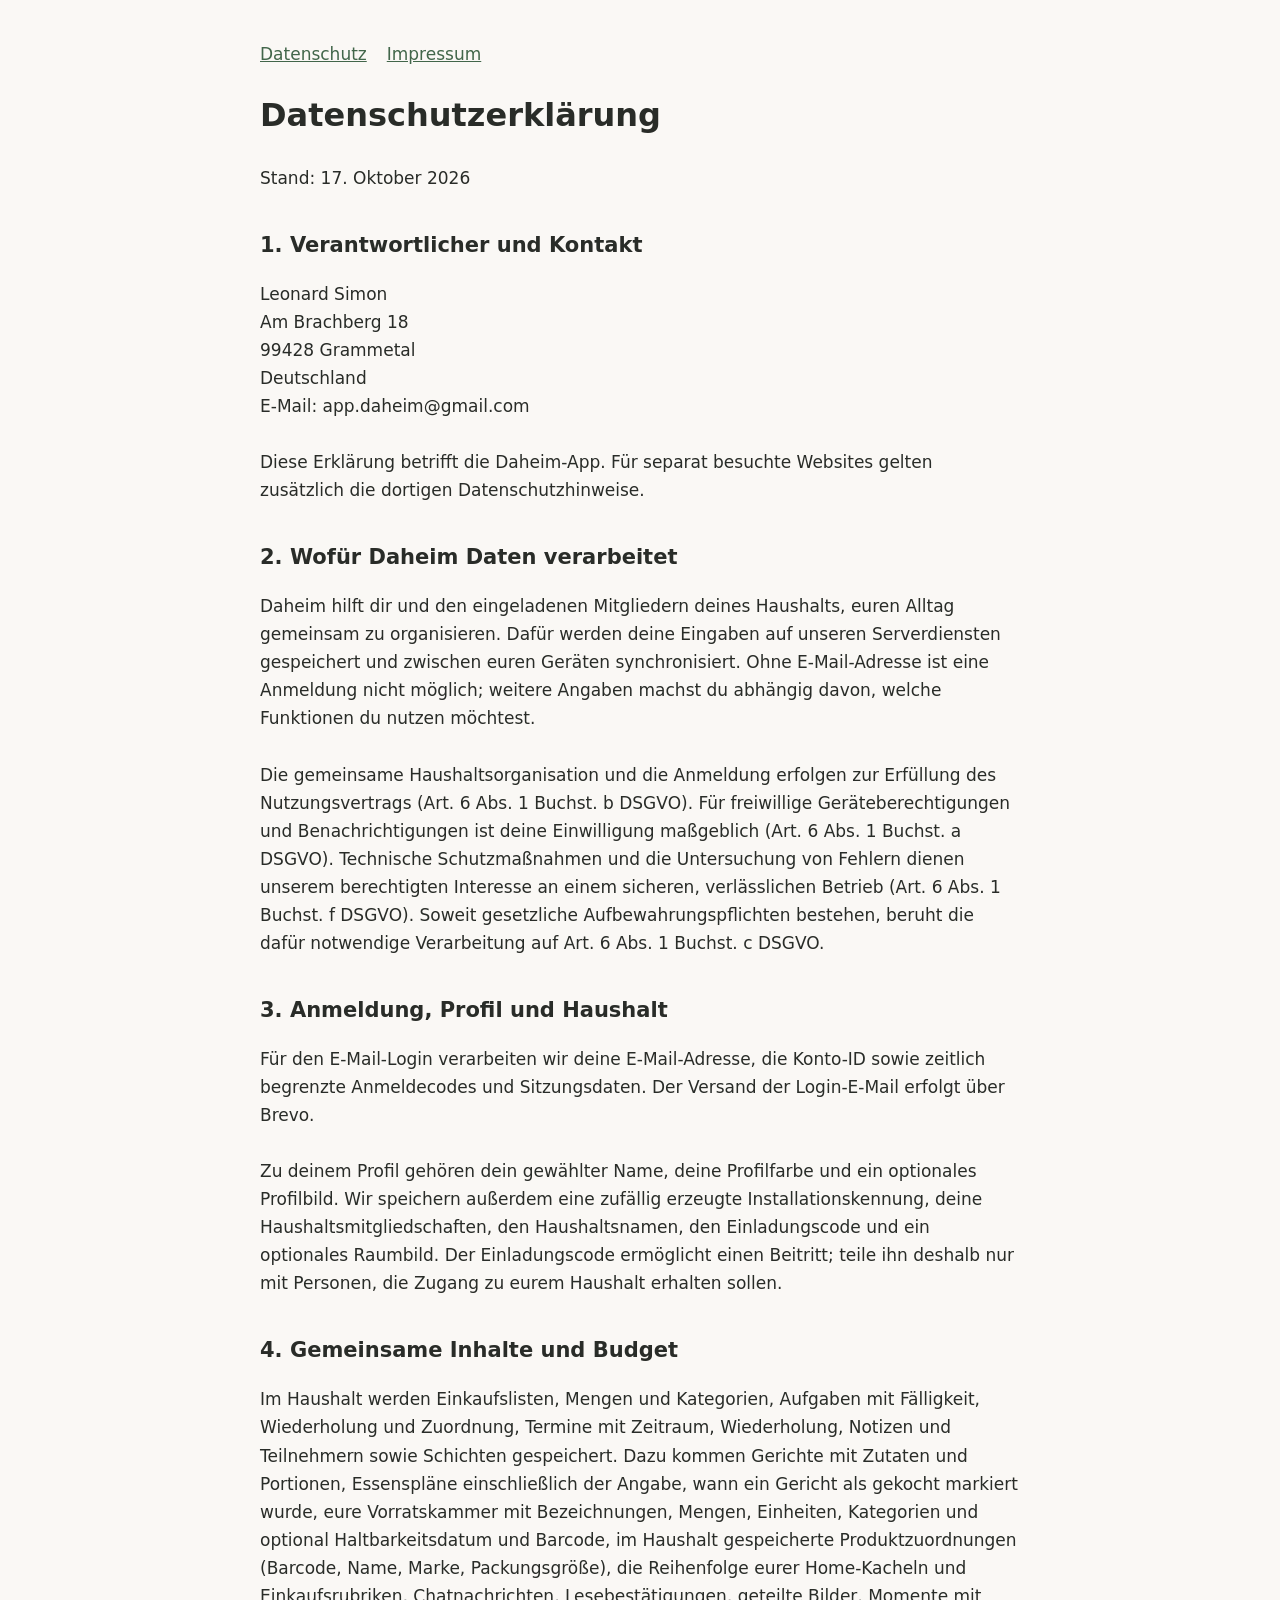
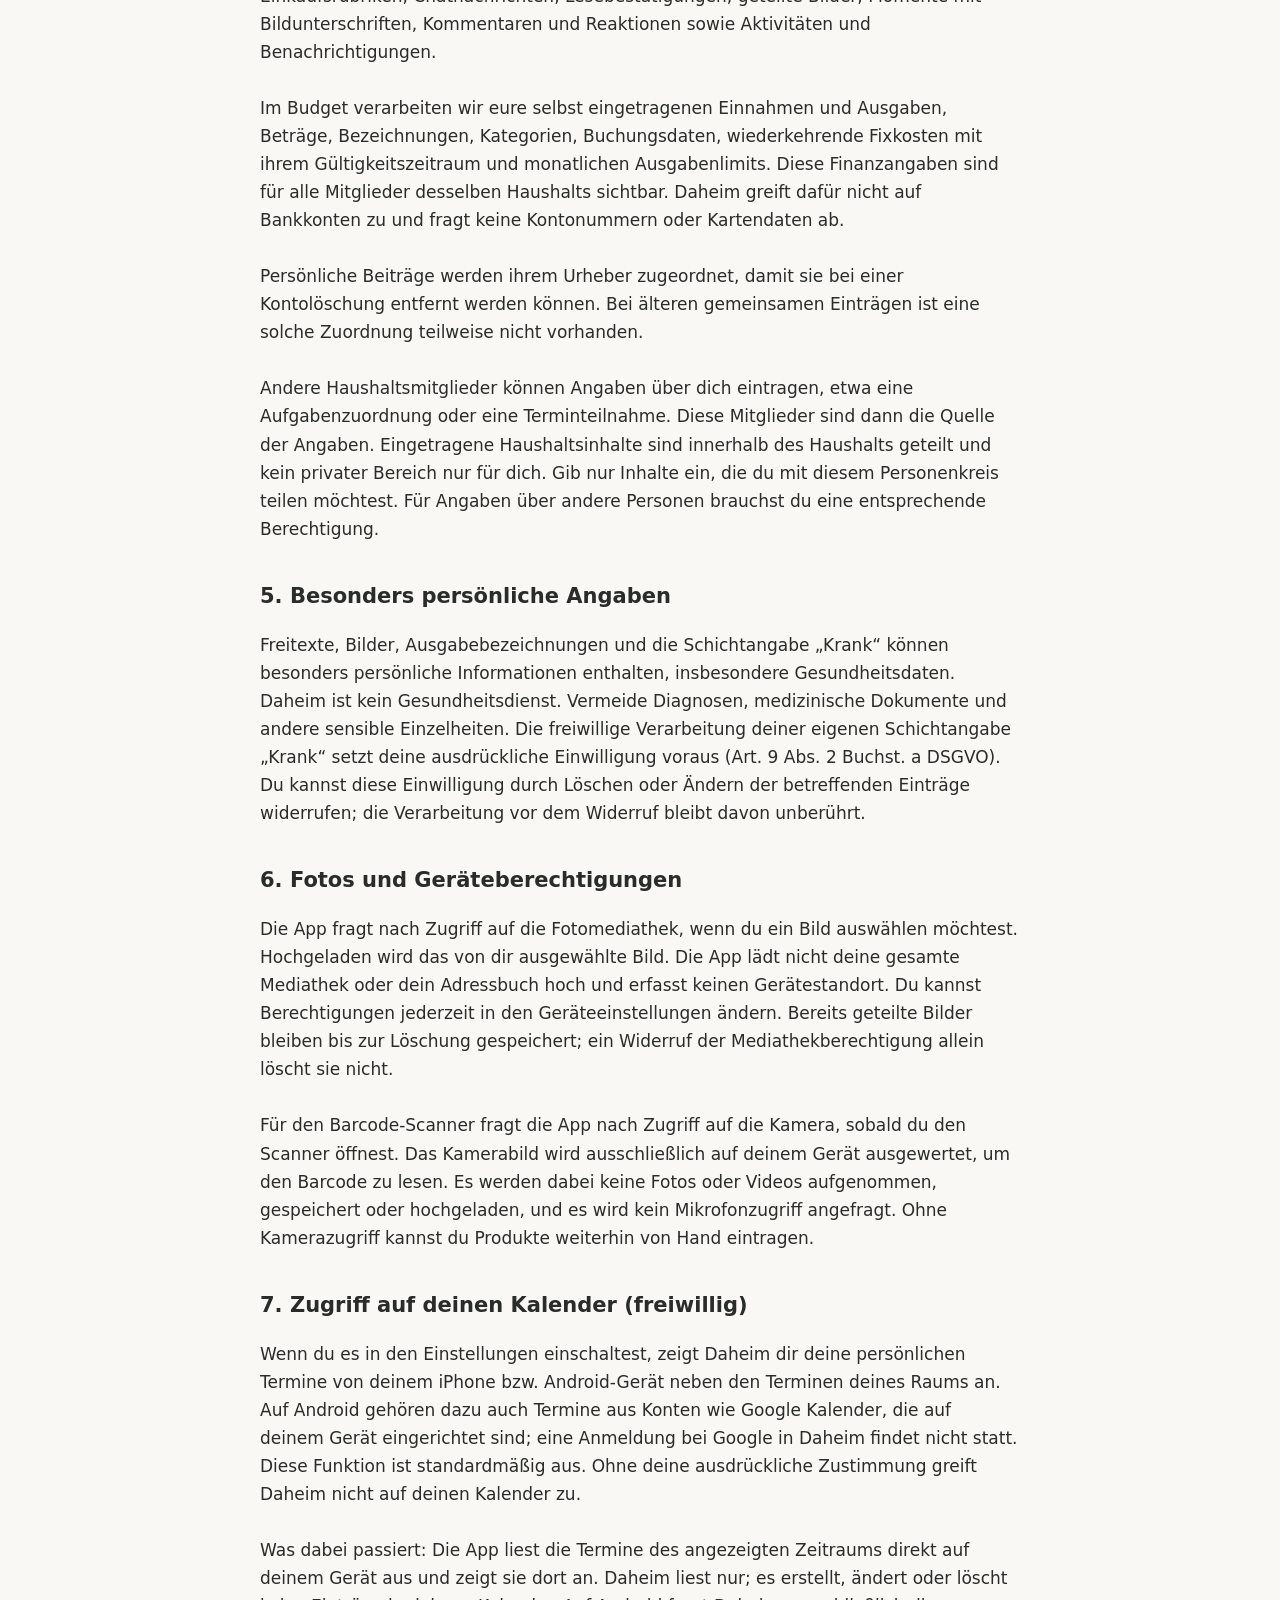
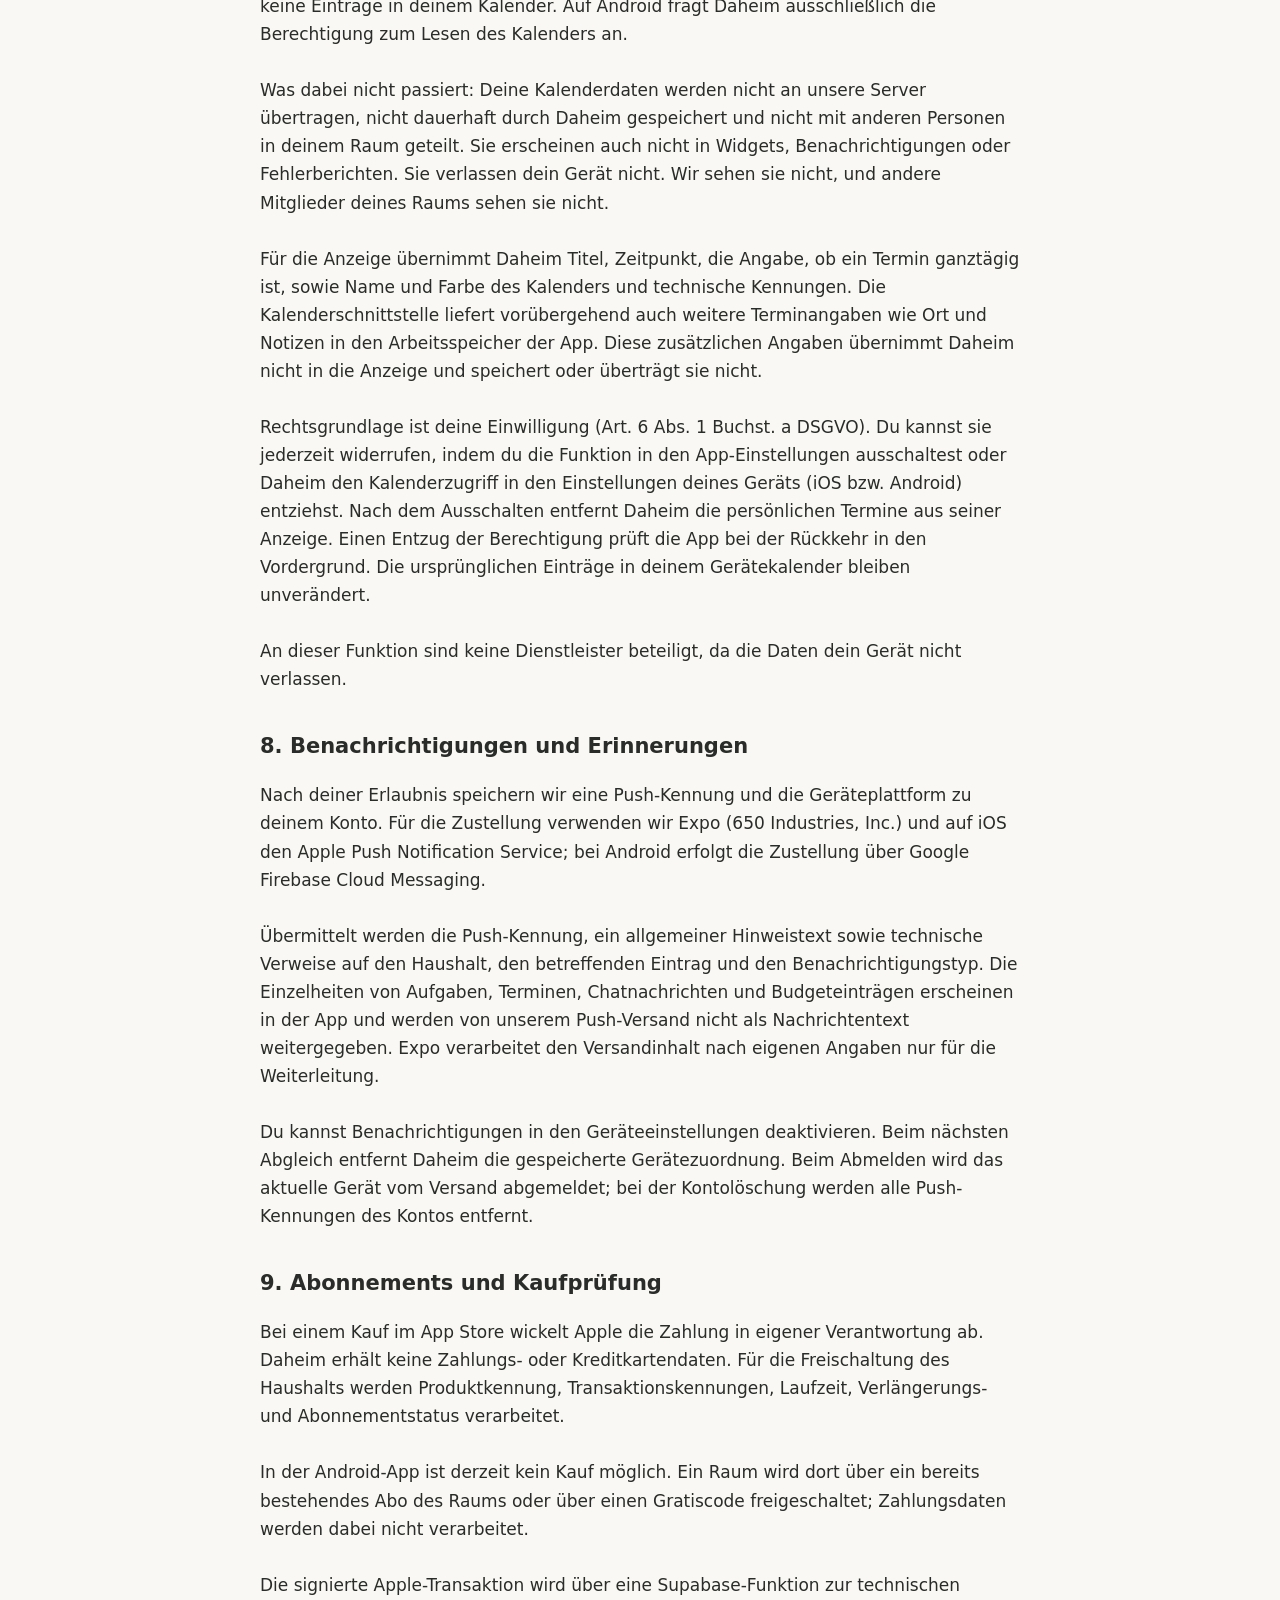
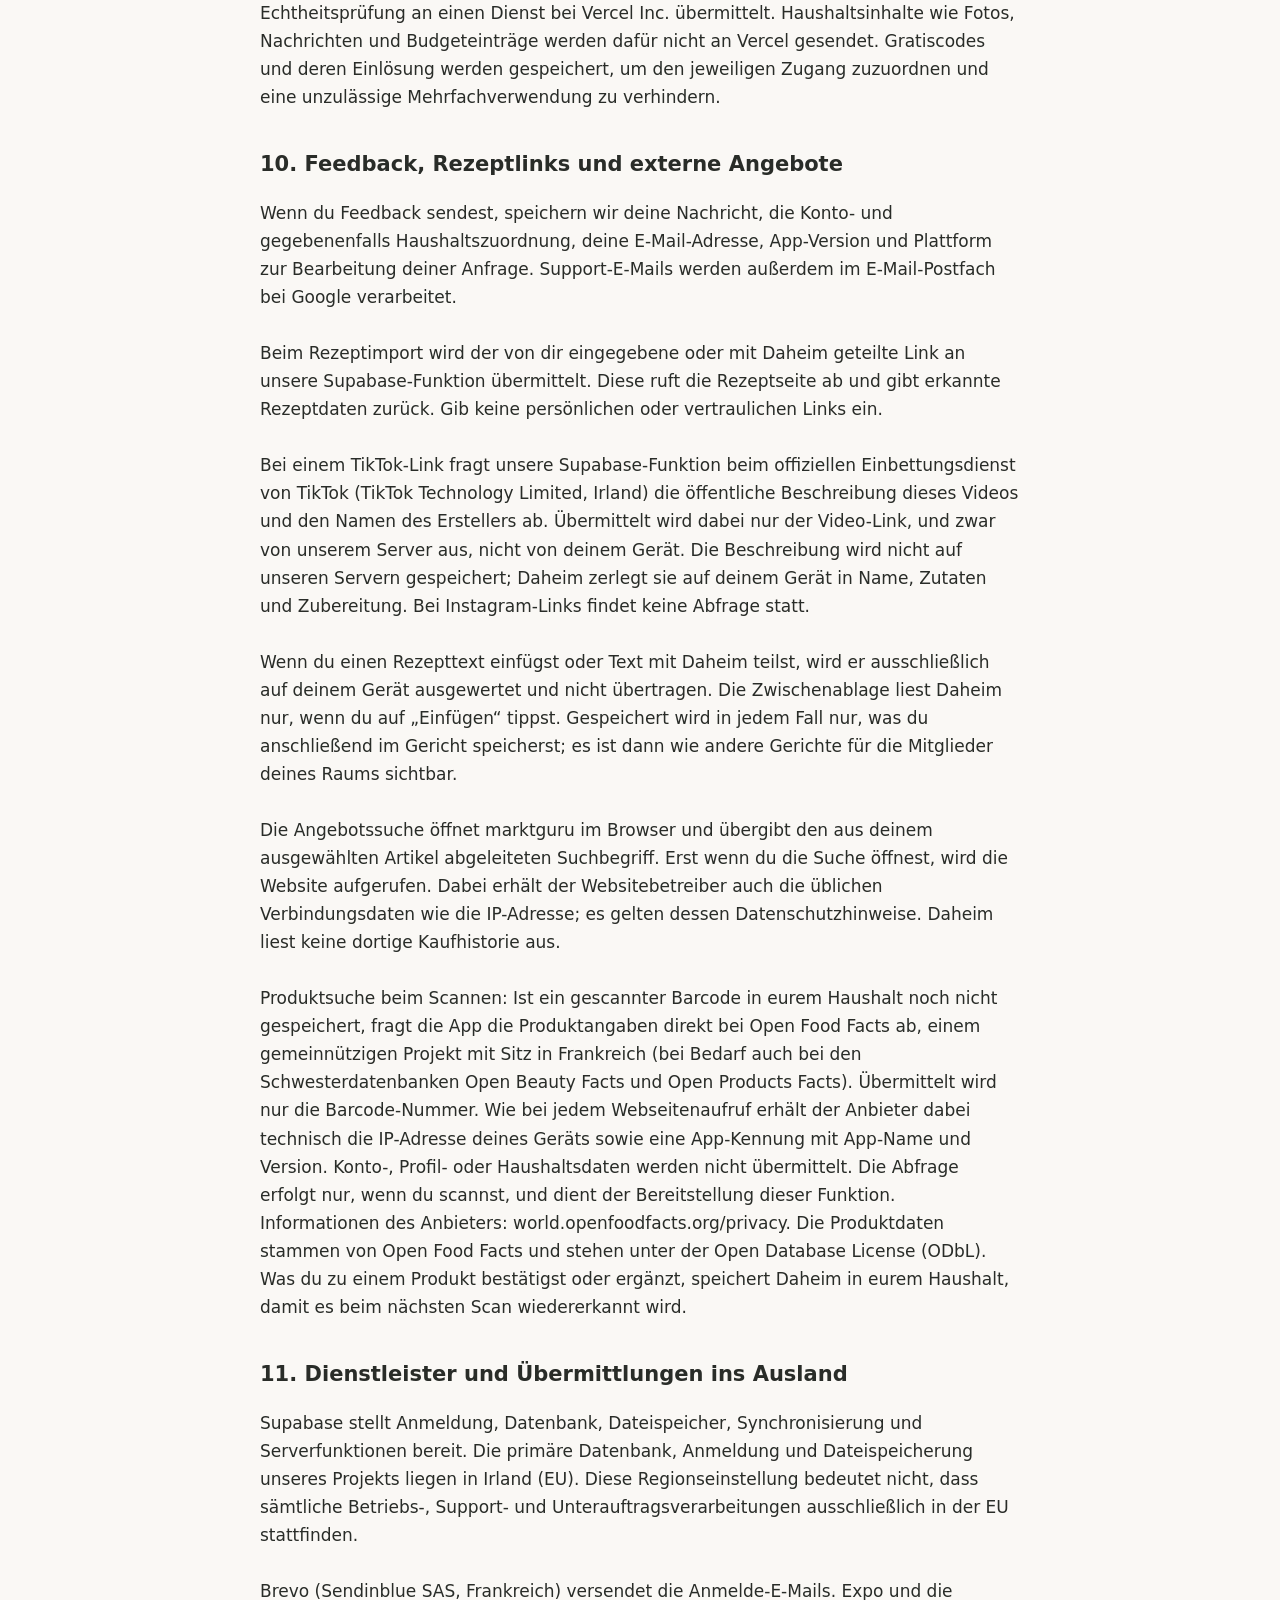
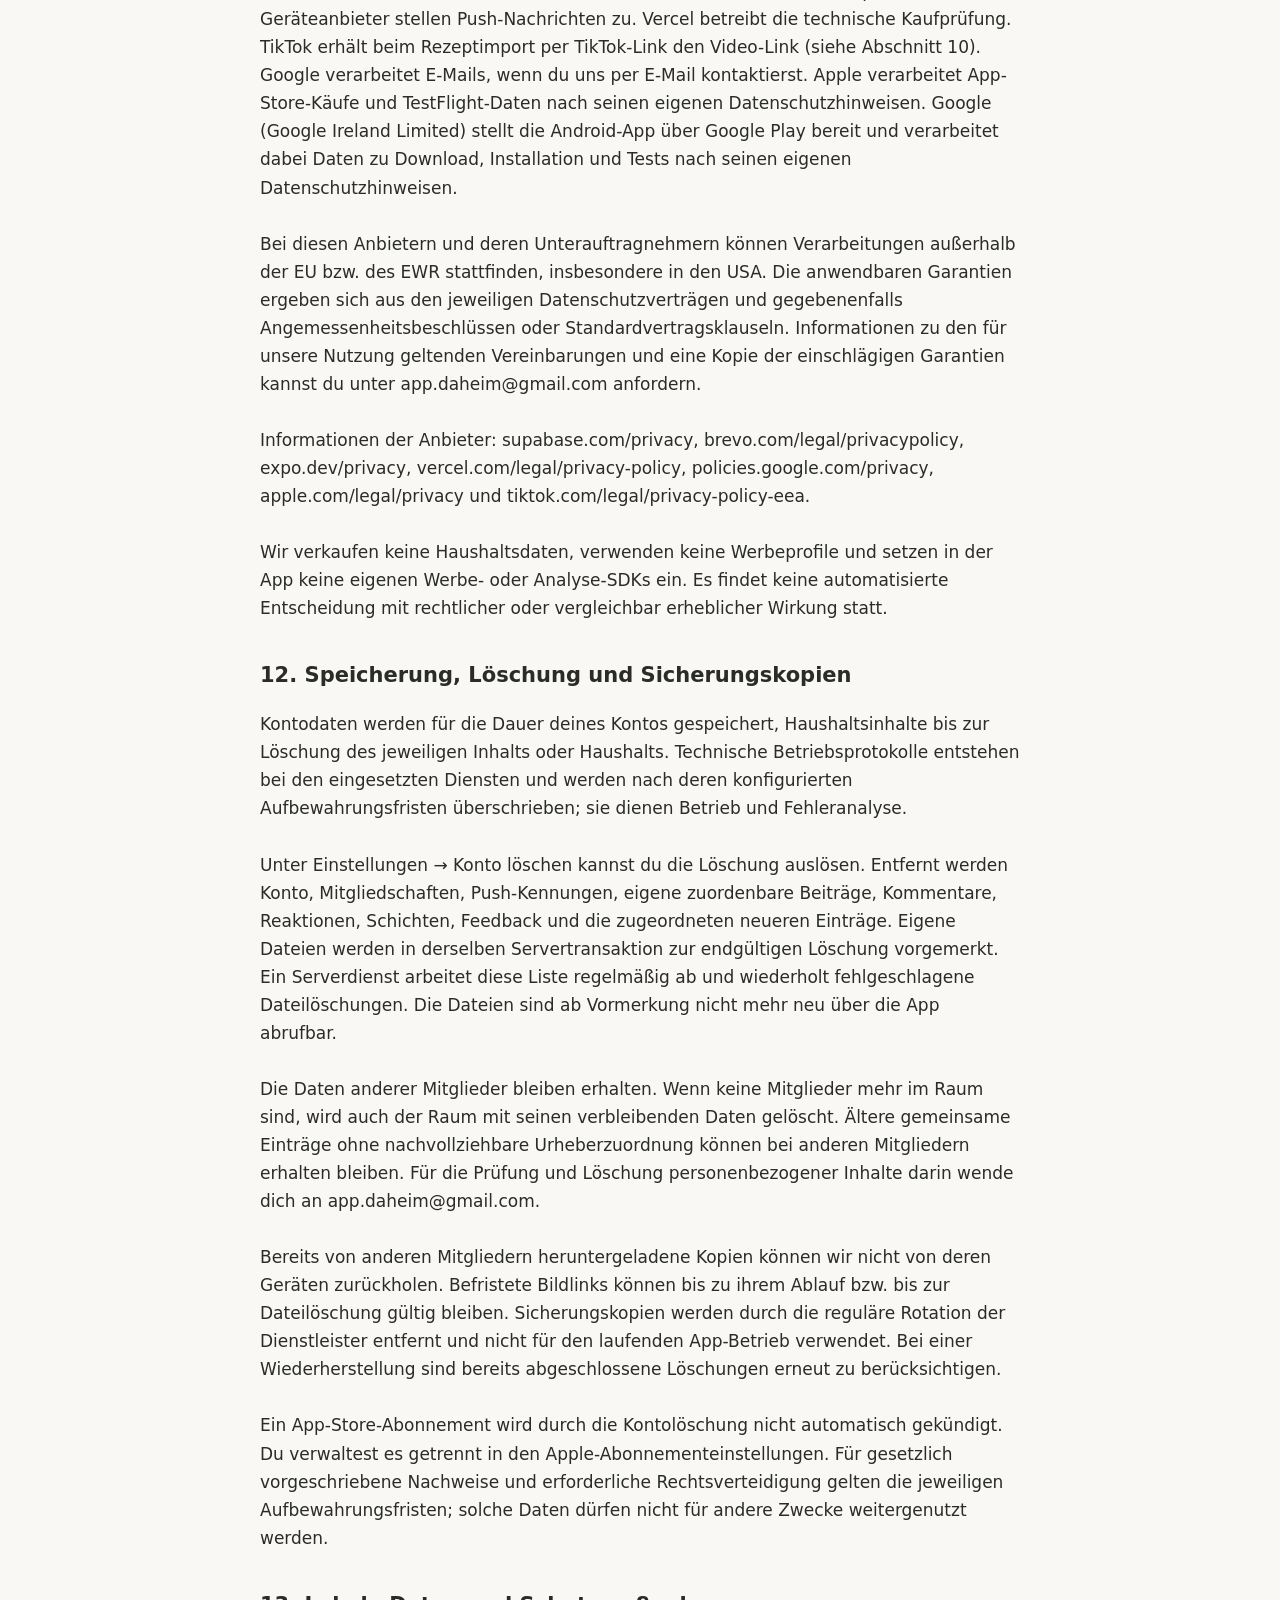
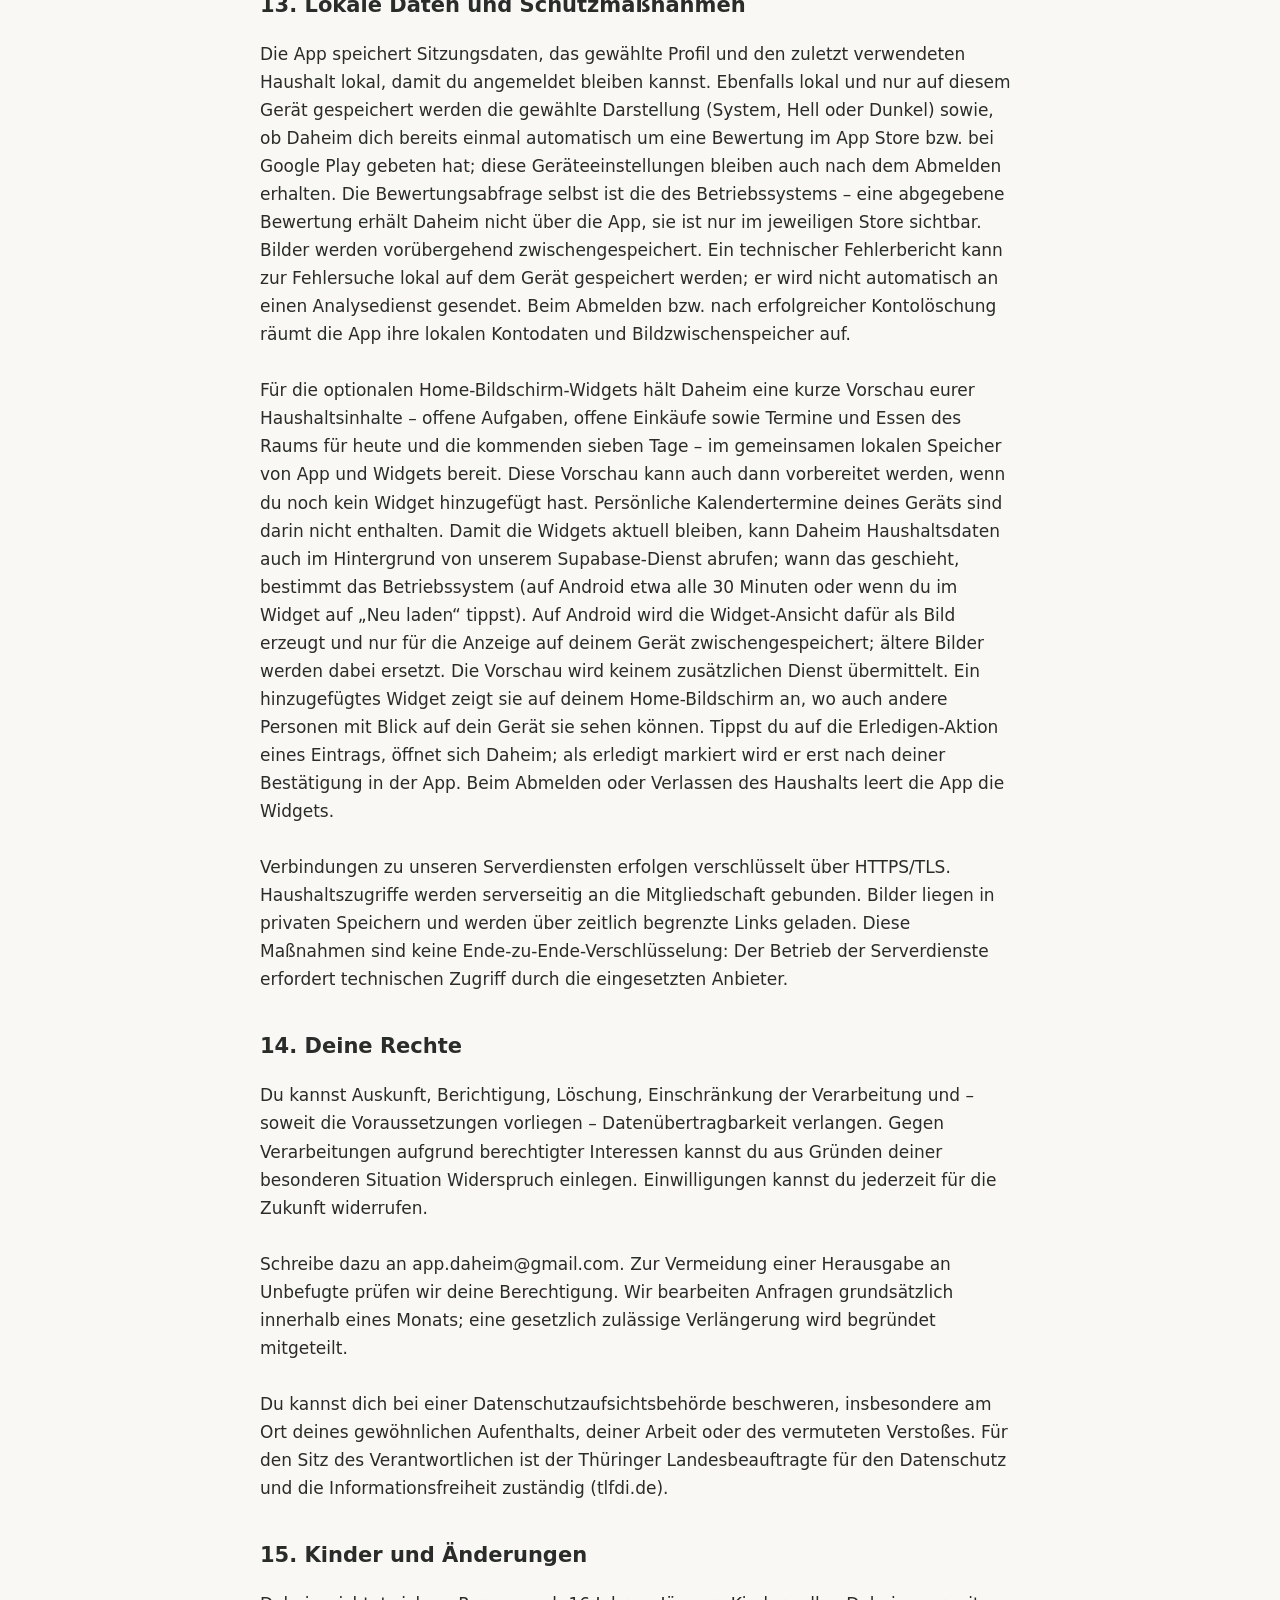
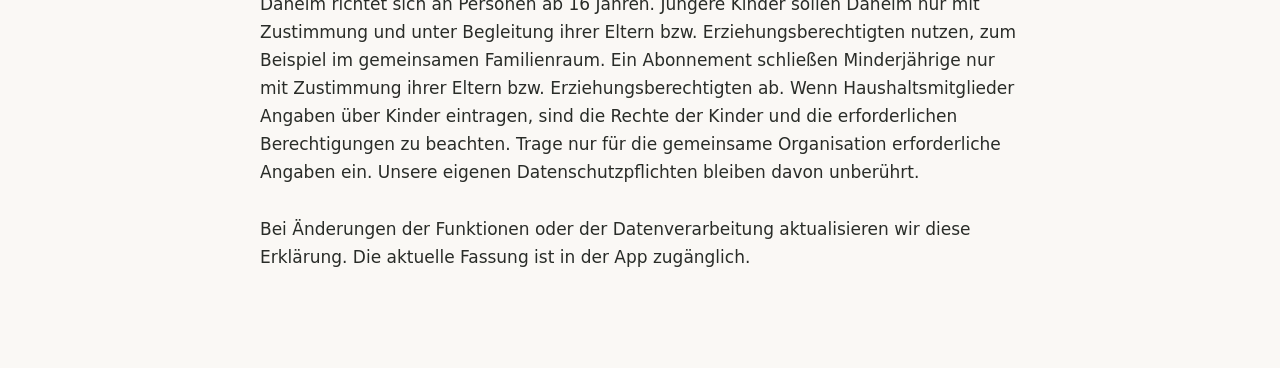
==== commit 1c672b80: "Datenschutz Stand 17.10.2026: Handy-Kalender auf Android (nur lesen), Rezeptimport per TikTok-Link, " ====
--- a/datenschutz.html
+++ b/datenschutz.html
@@ -1,4 +1,4 @@
-<!doctype html><html lang="de"><head><meta charset="utf-8"><meta name="viewport" content="width=device-width,initial-scale=1"><meta name="robots" content="noindex"><title>Daheim – Datenschutzerklärung</title><style>body{margin:0;background:#faf8f5;color:#292c28;font:17px/1.65 system-ui,sans-serif}main{max-width:760px;margin:auto;padding:40px 24px 80px}h1{font-size:32px}h2{margin-top:36px;font-size:21px}p{white-space:pre-line;overflow-wrap:anywhere}nav a{color:#42664a;margin-right:20px}</style></head><body><main><nav><a href="datenschutz.html">Datenschutz</a><a href="impressum.html">Impressum</a></nav><h1>Datenschutzerklärung</h1><p>Stand: 1. Oktober 2026</p><section><h2>1. Verantwortlicher und Kontakt</h2><p>Leonard Simon
+<!doctype html><html lang="de"><head><meta charset="utf-8"><meta name="viewport" content="width=device-width,initial-scale=1"><meta name="robots" content="noindex"><title>Daheim – Datenschutzerklärung</title><style>body{margin:0;background:#faf8f5;color:#292c28;font:17px/1.65 system-ui,sans-serif}main{max-width:760px;margin:auto;padding:40px 24px 80px}h1{font-size:32px}h2{margin-top:36px;font-size:21px}p{white-space:pre-line;overflow-wrap:anywhere}nav a{color:#42664a;margin-right:20px}</style></head><body><main><nav><a href="datenschutz.html">Datenschutz</a><a href="impressum.html">Impressum</a></nav><h1>Datenschutzerklärung</h1><p>Stand: 17. Oktober 2026</p><section><h2>1. Verantwortlicher und Kontakt</h2><p>Leonard Simon
 Am Brachberg 18
 99428 Grammetal
 Deutschland
@@ -16,17 +16,15 @@
 
 Andere Haushaltsmitglieder können Angaben über dich eintragen, etwa eine Aufgabenzuordnung oder eine Terminteilnahme. Diese Mitglieder sind dann die Quelle der Angaben. Eingetragene Haushaltsinhalte sind innerhalb des Haushalts geteilt und kein privater Bereich nur für dich. Gib nur Inhalte ein, die du mit diesem Personenkreis teilen möchtest. Für Angaben über andere Personen brauchst du eine entsprechende Berechtigung.</p></section><section><h2>5. Besonders persönliche Angaben</h2><p>Freitexte, Bilder, Ausgabebezeichnungen und die Schichtangabe „Krank“ können besonders persönliche Informationen enthalten, insbesondere Gesundheitsdaten. Daheim ist kein Gesundheitsdienst. Vermeide Diagnosen, medizinische Dokumente und andere sensible Einzelheiten. Die freiwillige Verarbeitung deiner eigenen Schichtangabe „Krank“ setzt deine ausdrückliche Einwilligung voraus (Art. 9 Abs. 2 Buchst. a DSGVO). Du kannst diese Einwilligung durch Löschen oder Ändern der betreffenden Einträge widerrufen; die Verarbeitung vor dem Widerruf bleibt davon unberührt.</p></section><section><h2>6. Fotos und Geräteberechtigungen</h2><p>Die App fragt nach Zugriff auf die Fotomediathek, wenn du ein Bild auswählen möchtest. Hochgeladen wird das von dir ausgewählte Bild. Die App lädt nicht deine gesamte Mediathek oder dein Adressbuch hoch und erfasst keinen Gerätestandort. Du kannst Berechtigungen jederzeit in den Geräteeinstellungen ändern. Bereits geteilte Bilder bleiben bis zur Löschung gespeichert; ein Widerruf der Mediathekberechtigung allein löscht sie nicht.
 
-Für den Barcode-Scanner fragt die App nach Zugriff auf die Kamera, sobald du den Scanner öffnest. Das Kamerabild wird ausschließlich auf deinem Gerät ausgewertet, um den Barcode zu lesen. Es werden dabei keine Fotos oder Videos aufgenommen, gespeichert oder hochgeladen, und es wird kein Mikrofonzugriff angefragt. Ohne Kamerazugriff kannst du Produkte weiterhin von Hand eintragen.</p></section><section><h2>7. Zugriff auf deinen Kalender (freiwillig)</h2><p>Auf Android bietet Daheim diese Funktion derzeit nicht an; die App erhält dort keinen Zugriff auf den Gerätekalender.
+Für den Barcode-Scanner fragt die App nach Zugriff auf die Kamera, sobald du den Scanner öffnest. Das Kamerabild wird ausschließlich auf deinem Gerät ausgewertet, um den Barcode zu lesen. Es werden dabei keine Fotos oder Videos aufgenommen, gespeichert oder hochgeladen, und es wird kein Mikrofonzugriff angefragt. Ohne Kamerazugriff kannst du Produkte weiterhin von Hand eintragen.</p></section><section><h2>7. Zugriff auf deinen Kalender (freiwillig)</h2><p>Wenn du es in den Einstellungen einschaltest, zeigt Daheim dir deine persönlichen Termine von deinem iPhone bzw. Android-Gerät neben den Terminen deines Raums an. Auf Android gehören dazu auch Termine aus Konten wie Google Kalender, die auf deinem Gerät eingerichtet sind; eine Anmeldung bei Google in Daheim findet nicht statt. Diese Funktion ist standardmäßig aus. Ohne deine ausdrückliche Zustimmung greift Daheim nicht auf deinen Kalender zu.
 
-Wenn du es in den Einstellungen einschaltest, zeigt Daheim dir deine persönlichen Termine vom iPhone neben den Terminen deines Raums an. Diese Funktion ist standardmäßig aus. Ohne deine ausdrückliche Zustimmung greift Daheim nicht auf deinen Kalender zu.
-
-Was dabei passiert: Die App liest die Termine des angezeigten Zeitraums direkt auf deinem Gerät aus und zeigt sie dort an.
+Was dabei passiert: Die App liest die Termine des angezeigten Zeitraums direkt auf deinem Gerät aus und zeigt sie dort an. Daheim liest nur; es erstellt, ändert oder löscht keine Einträge in deinem Kalender. Auf Android fragt Daheim ausschließlich die Berechtigung zum Lesen des Kalenders an.
 
 Was dabei nicht passiert: Deine Kalenderdaten werden nicht an unsere Server übertragen, nicht dauerhaft durch Daheim gespeichert und nicht mit anderen Personen in deinem Raum geteilt. Sie erscheinen auch nicht in Widgets, Benachrichtigungen oder Fehlerberichten. Sie verlassen dein Gerät nicht. Wir sehen sie nicht, und andere Mitglieder deines Raums sehen sie nicht.
 
 Für die Anzeige übernimmt Daheim Titel, Zeitpunkt, die Angabe, ob ein Termin ganztägig ist, sowie Name und Farbe des Kalenders und technische Kennungen. Die Kalenderschnittstelle liefert vorübergehend auch weitere Terminangaben wie Ort und Notizen in den Arbeitsspeicher der App. Diese zusätzlichen Angaben übernimmt Daheim nicht in die Anzeige und speichert oder überträgt sie nicht.
 
-Rechtsgrundlage ist deine Einwilligung (Art. 6 Abs. 1 Buchst. a DSGVO). Du kannst sie jederzeit widerrufen, indem du die Funktion in den App-Einstellungen ausschaltest oder Daheim den Kalenderzugriff in den iOS-Einstellungen entziehst. Nach dem Ausschalten entfernt Daheim die persönlichen Termine aus seiner Anzeige. Einen Entzug der iOS-Berechtigung prüft die App bei der Rückkehr in den Vordergrund. Die ursprünglichen Einträge in deinem iPhone-Kalender bleiben unverändert.
+Rechtsgrundlage ist deine Einwilligung (Art. 6 Abs. 1 Buchst. a DSGVO). Du kannst sie jederzeit widerrufen, indem du die Funktion in den App-Einstellungen ausschaltest oder Daheim den Kalenderzugriff in den Einstellungen deines Geräts (iOS bzw. Android) entziehst. Nach dem Ausschalten entfernt Daheim die persönlichen Termine aus seiner Anzeige. Einen Entzug der Berechtigung prüft die App bei der Rückkehr in den Vordergrund. Die ursprünglichen Einträge in deinem Gerätekalender bleiben unverändert.
 
 An dieser Funktion sind keine Dienstleister beteiligt, da die Daten dein Gerät nicht verlassen.</p></section><section><h2>8. Benachrichtigungen und Erinnerungen</h2><p>Nach deiner Erlaubnis speichern wir eine Push-Kennung und die Geräteplattform zu deinem Konto. Für die Zustellung verwenden wir Expo (650 Industries, Inc.) und auf iOS den Apple Push Notification Service; bei Android erfolgt die Zustellung über Google Firebase Cloud Messaging.
 
@@ -38,17 +36,21 @@
 
 Die signierte Apple-Transaktion wird über eine Supabase-Funktion zur technischen Echtheitsprüfung an einen Dienst bei Vercel Inc. übermittelt. Haushaltsinhalte wie Fotos, Nachrichten und Budgeteinträge werden dafür nicht an Vercel gesendet. Gratiscodes und deren Einlösung werden gespeichert, um den jeweiligen Zugang zuzuordnen und eine unzulässige Mehrfachverwendung zu verhindern.</p></section><section><h2>10. Feedback, Rezeptlinks und externe Angebote</h2><p>Wenn du Feedback sendest, speichern wir deine Nachricht, die Konto- und gegebenenfalls Haushaltszuordnung, deine E-Mail-Adresse, App-Version und Plattform zur Bearbeitung deiner Anfrage. Support-E-Mails werden außerdem im E-Mail-Postfach bei Google verarbeitet.
 
-Beim Rezeptimport wird der von dir eingegebene Link an unsere Supabase-Funktion übermittelt. Diese ruft die Rezeptseite ab und gibt erkannte Rezeptdaten zurück. Gib keine persönlichen oder vertraulichen Links ein.
+Beim Rezeptimport wird der von dir eingegebene oder mit Daheim geteilte Link an unsere Supabase-Funktion übermittelt. Diese ruft die Rezeptseite ab und gibt erkannte Rezeptdaten zurück. Gib keine persönlichen oder vertraulichen Links ein.
+
+Bei einem TikTok-Link fragt unsere Supabase-Funktion beim offiziellen Einbettungsdienst von TikTok (TikTok Technology Limited, Irland) die öffentliche Beschreibung dieses Videos und den Namen des Erstellers ab. Übermittelt wird dabei nur der Video-Link, und zwar von unserem Server aus, nicht von deinem Gerät. Die Beschreibung wird nicht auf unseren Servern gespeichert; Daheim zerlegt sie auf deinem Gerät in Name, Zutaten und Zubereitung. Bei Instagram-Links findet keine Abfrage statt.
+
+Wenn du einen Rezepttext einfügst oder Text mit Daheim teilst, wird er ausschließlich auf deinem Gerät ausgewertet und nicht übertragen. Die Zwischenablage liest Daheim nur, wenn du auf „Einfügen“ tippst. Gespeichert wird in jedem Fall nur, was du anschließend im Gericht speicherst; es ist dann wie andere Gerichte für die Mitglieder deines Raums sichtbar.
 
 Die Angebotssuche öffnet marktguru im Browser und übergibt den aus deinem ausgewählten Artikel abgeleiteten Suchbegriff. Erst wenn du die Suche öffnest, wird die Website aufgerufen. Dabei erhält der Websitebetreiber auch die üblichen Verbindungsdaten wie die IP-Adresse; es gelten dessen Datenschutzhinweise. Daheim liest keine dortige Kaufhistorie aus.
 
 Produktsuche beim Scannen: Ist ein gescannter Barcode in eurem Haushalt noch nicht gespeichert, fragt die App die Produktangaben direkt bei Open Food Facts ab, einem gemeinnützigen Projekt mit Sitz in Frankreich (bei Bedarf auch bei den Schwesterdatenbanken Open Beauty Facts und Open Products Facts). Übermittelt wird nur die Barcode-Nummer. Wie bei jedem Webseitenaufruf erhält der Anbieter dabei technisch die IP-Adresse deines Geräts sowie eine App-Kennung mit App-Name und Version. Konto-, Profil- oder Haushaltsdaten werden nicht übermittelt. Die Abfrage erfolgt nur, wenn du scannst, und dient der Bereitstellung dieser Funktion. Informationen des Anbieters: world.openfoodfacts.org/privacy. Die Produktdaten stammen von Open Food Facts und stehen unter der Open Database License (ODbL). Was du zu einem Produkt bestätigst oder ergänzt, speichert Daheim in eurem Haushalt, damit es beim nächsten Scan wiedererkannt wird.</p></section><section><h2>11. Dienstleister und Übermittlungen ins Ausland</h2><p>Supabase stellt Anmeldung, Datenbank, Dateispeicher, Synchronisierung und Serverfunktionen bereit. Die primäre Datenbank, Anmeldung und Dateispeicherung unseres Projekts liegen in Irland (EU). Diese Regionseinstellung bedeutet nicht, dass sämtliche Betriebs-, Support- und Unterauftragsverarbeitungen ausschließlich in der EU stattfinden.
 
-Brevo (Sendinblue SAS, Frankreich) versendet die Anmelde-E-Mails. Expo und die Geräteanbieter stellen Push-Nachrichten zu. Vercel betreibt die technische Kaufprüfung. Google verarbeitet E-Mails, wenn du uns per E-Mail kontaktierst. Apple verarbeitet App-Store-Käufe und TestFlight-Daten nach seinen eigenen Datenschutzhinweisen. Google (Google Ireland Limited) stellt die Android-App über Google Play bereit und verarbeitet dabei Daten zu Download, Installation und Tests nach seinen eigenen Datenschutzhinweisen.
+Brevo (Sendinblue SAS, Frankreich) versendet die Anmelde-E-Mails. Expo und die Geräteanbieter stellen Push-Nachrichten zu. Vercel betreibt die technische Kaufprüfung. TikTok erhält beim Rezeptimport per TikTok-Link den Video-Link (siehe Abschnitt 10). Google verarbeitet E-Mails, wenn du uns per E-Mail kontaktierst. Apple verarbeitet App-Store-Käufe und TestFlight-Daten nach seinen eigenen Datenschutzhinweisen. Google (Google Ireland Limited) stellt die Android-App über Google Play bereit und verarbeitet dabei Daten zu Download, Installation und Tests nach seinen eigenen Datenschutzhinweisen.
 
 Bei diesen Anbietern und deren Unterauftragnehmern können Verarbeitungen außerhalb der EU bzw. des EWR stattfinden, insbesondere in den USA. Die anwendbaren Garantien ergeben sich aus den jeweiligen Datenschutzverträgen und gegebenenfalls Angemessenheitsbeschlüssen oder Standardvertragsklauseln. Informationen zu den für unsere Nutzung geltenden Vereinbarungen und eine Kopie der einschlägigen Garantien kannst du unter app.daheim@gmail.com anfordern.
 
-Informationen der Anbieter: supabase.com/privacy, brevo.com/legal/privacypolicy, expo.dev/privacy, vercel.com/legal/privacy-policy, policies.google.com/privacy und apple.com/legal/privacy.
+Informationen der Anbieter: supabase.com/privacy, brevo.com/legal/privacypolicy, expo.dev/privacy, vercel.com/legal/privacy-policy, policies.google.com/privacy, apple.com/legal/privacy und tiktok.com/legal/privacy-policy-eea.
 
 Wir verkaufen keine Haushaltsdaten, verwenden keine Werbeprofile und setzen in der App keine eigenen Werbe- oder Analyse-SDKs ein. Es findet keine automatisierte Entscheidung mit rechtlicher oder vergleichbar erheblicher Wirkung statt.</p></section><section><h2>12. Speicherung, Löschung und Sicherungskopien</h2><p>Kontodaten werden für die Dauer deines Kontos gespeichert, Haushaltsinhalte bis zur Löschung des jeweiligen Inhalts oder Haushalts. Technische Betriebsprotokolle entstehen bei den eingesetzten Diensten und werden nach deren konfigurierten Aufbewahrungsfristen überschrieben; sie dienen Betrieb und Fehleranalyse.
 
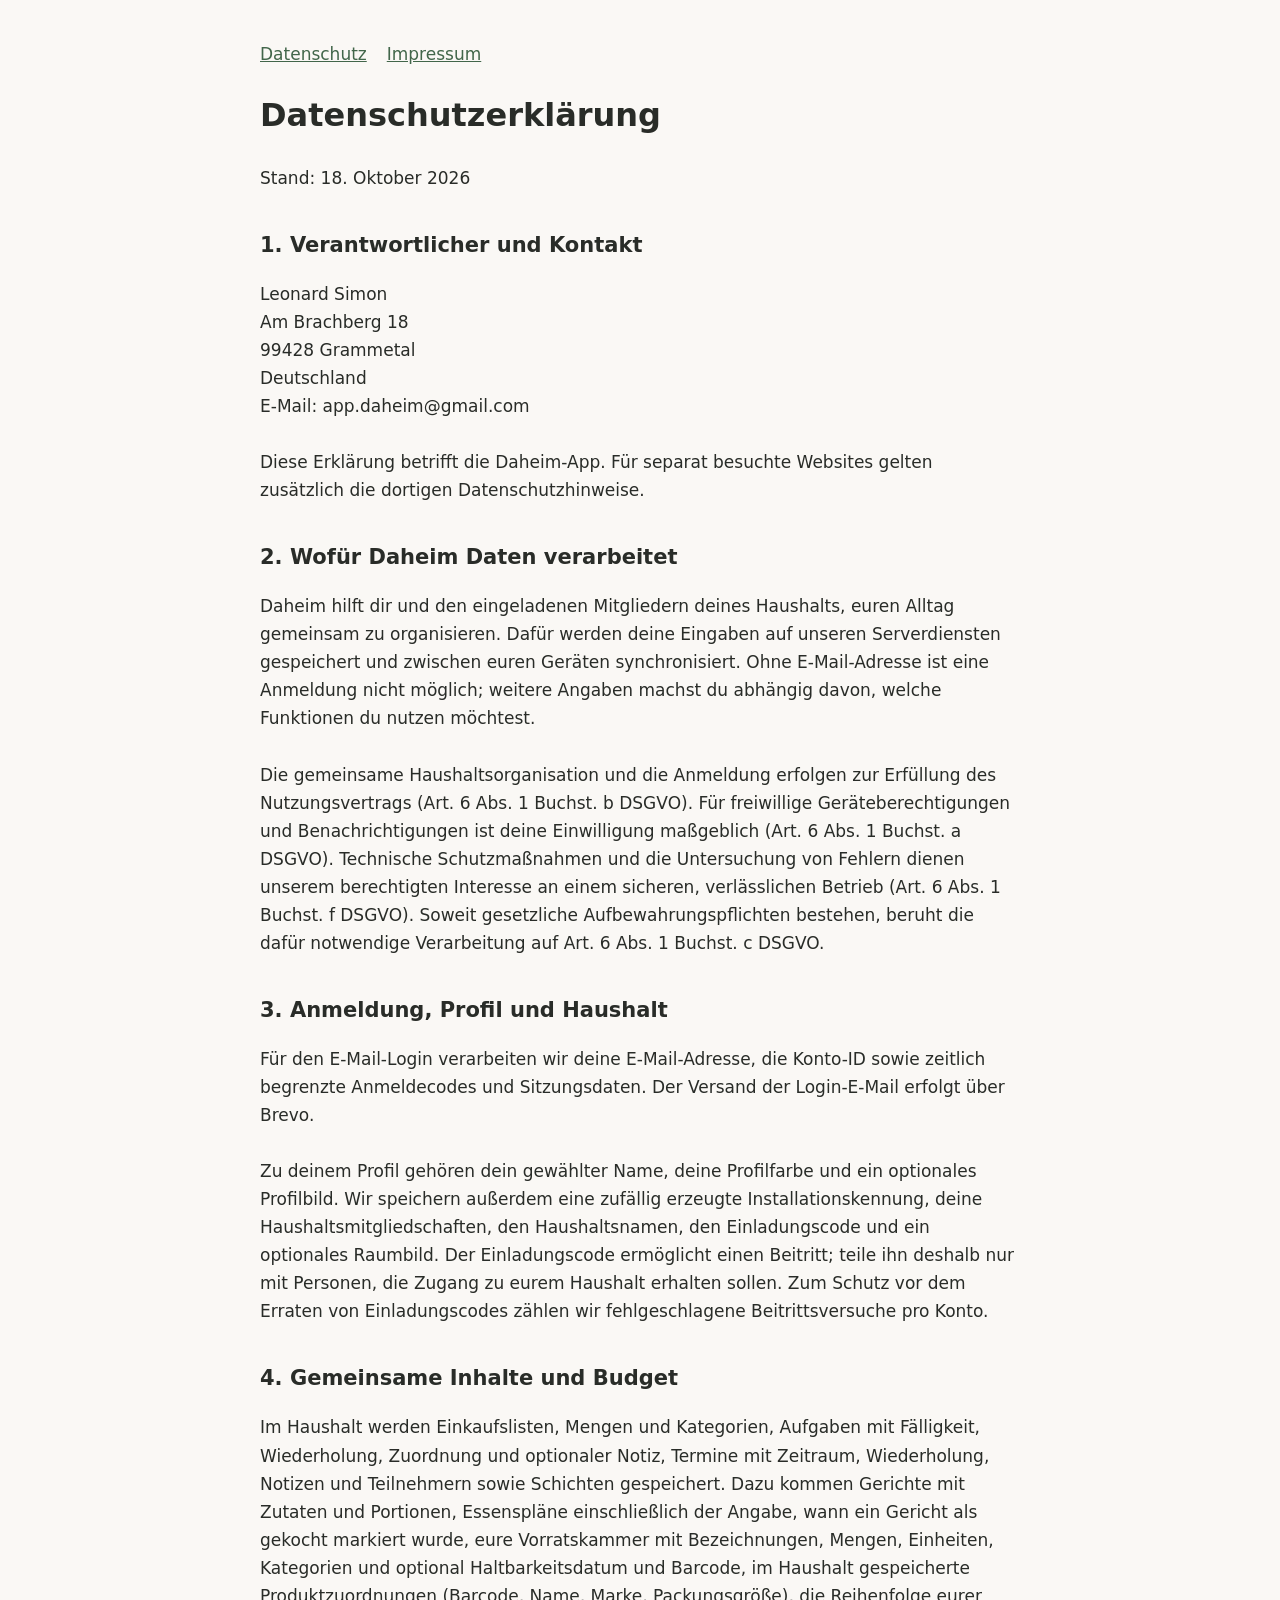
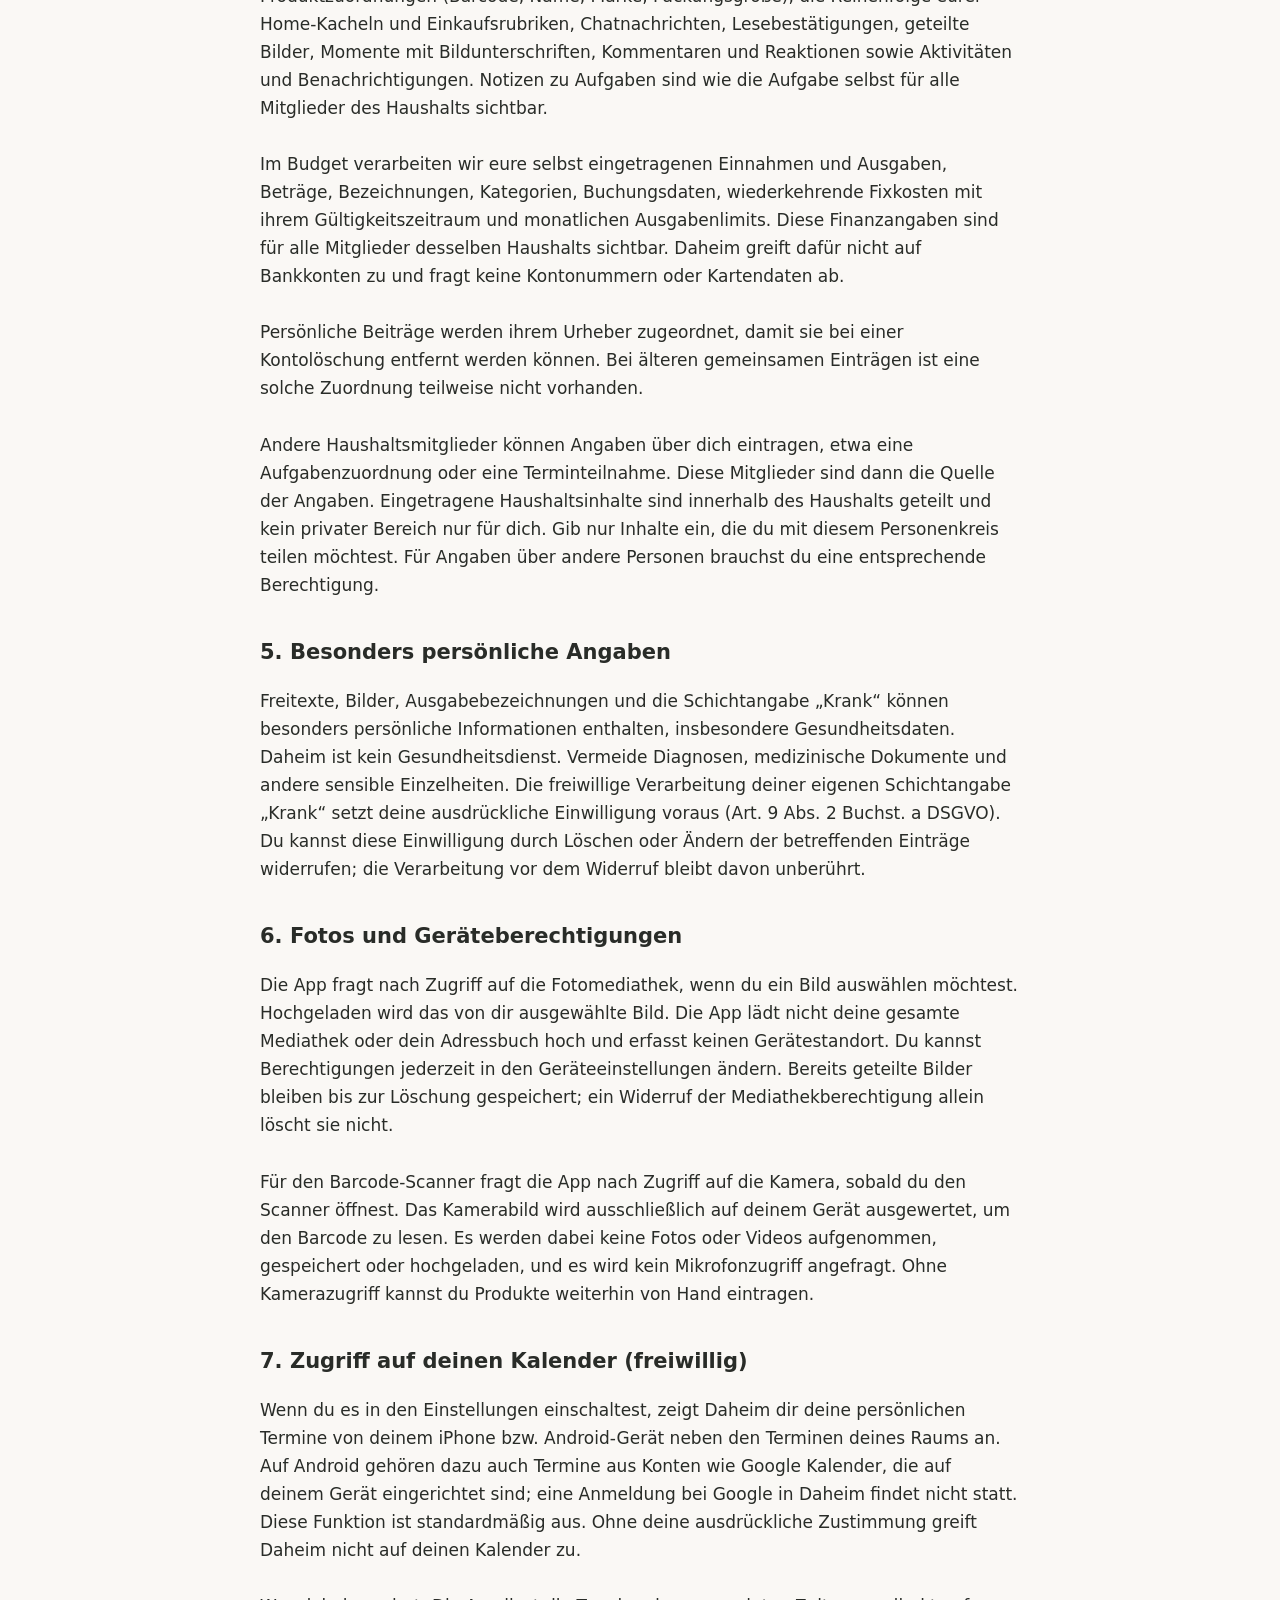
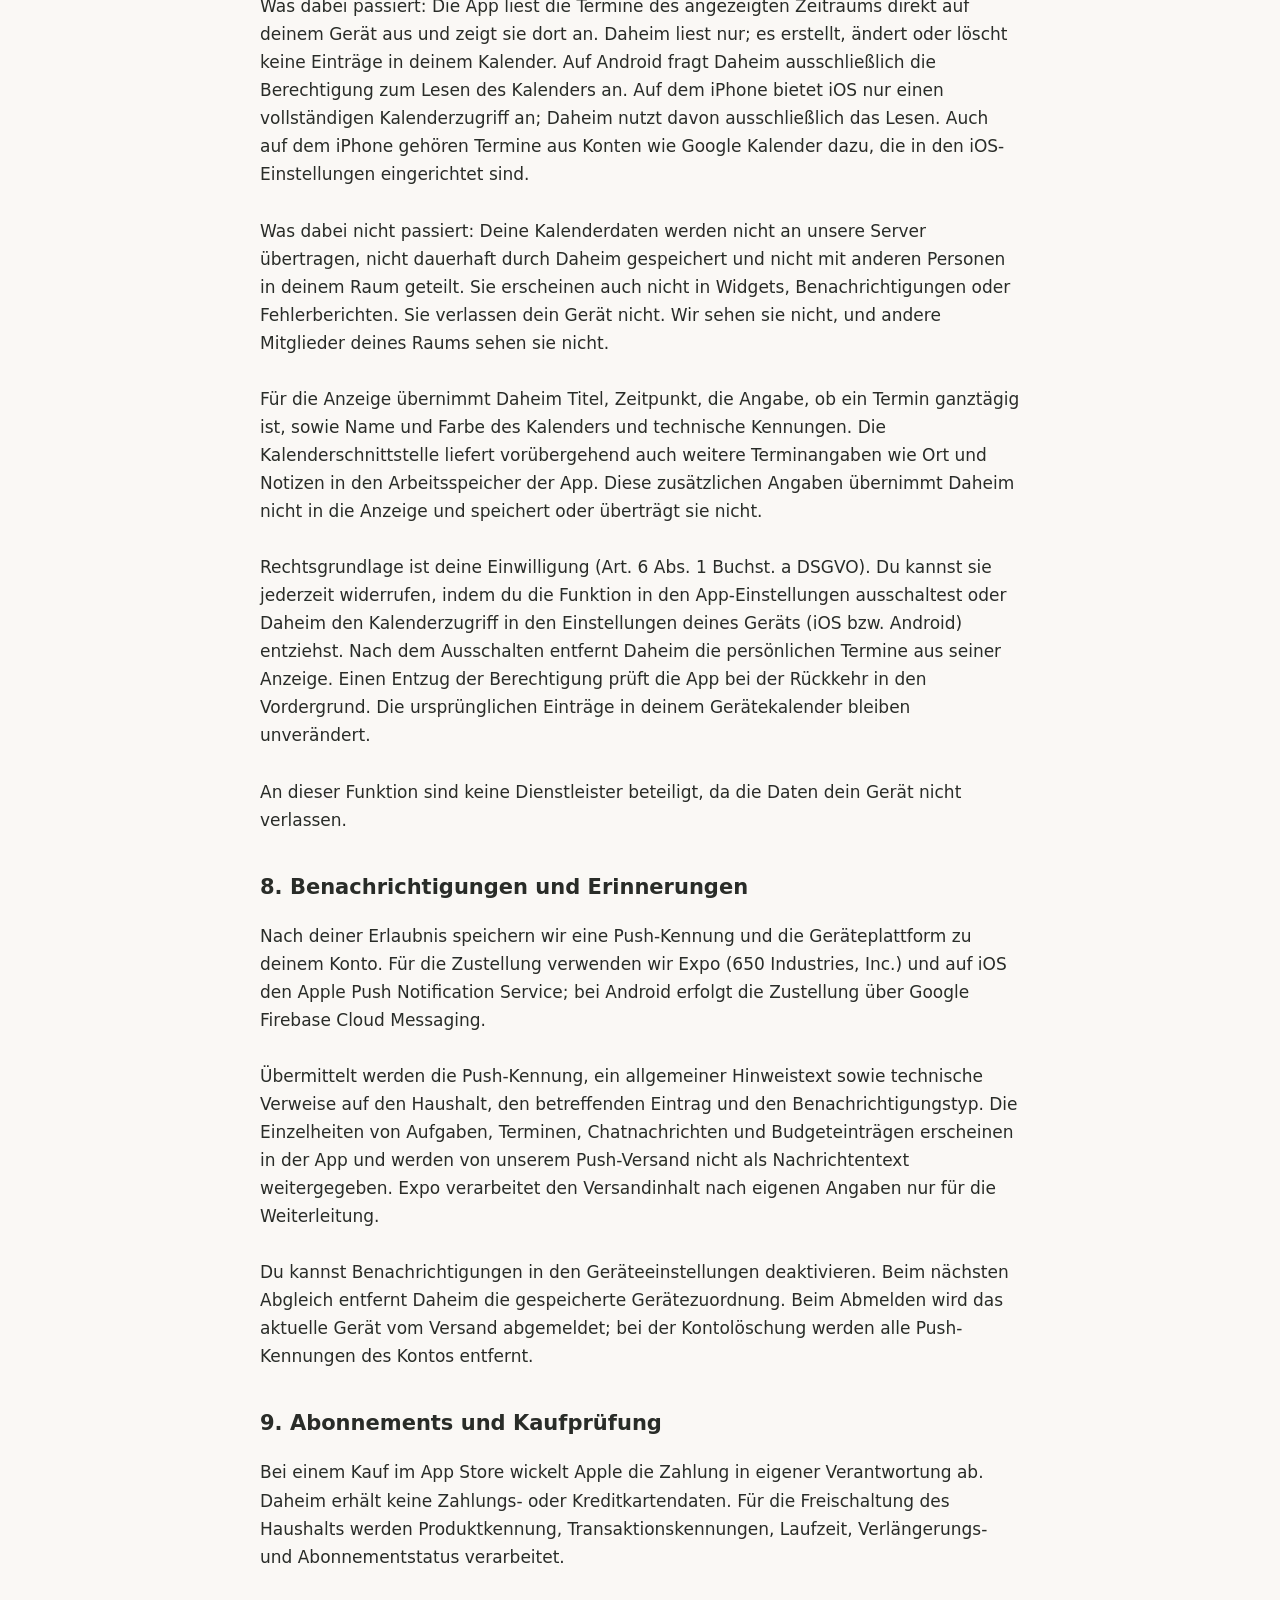
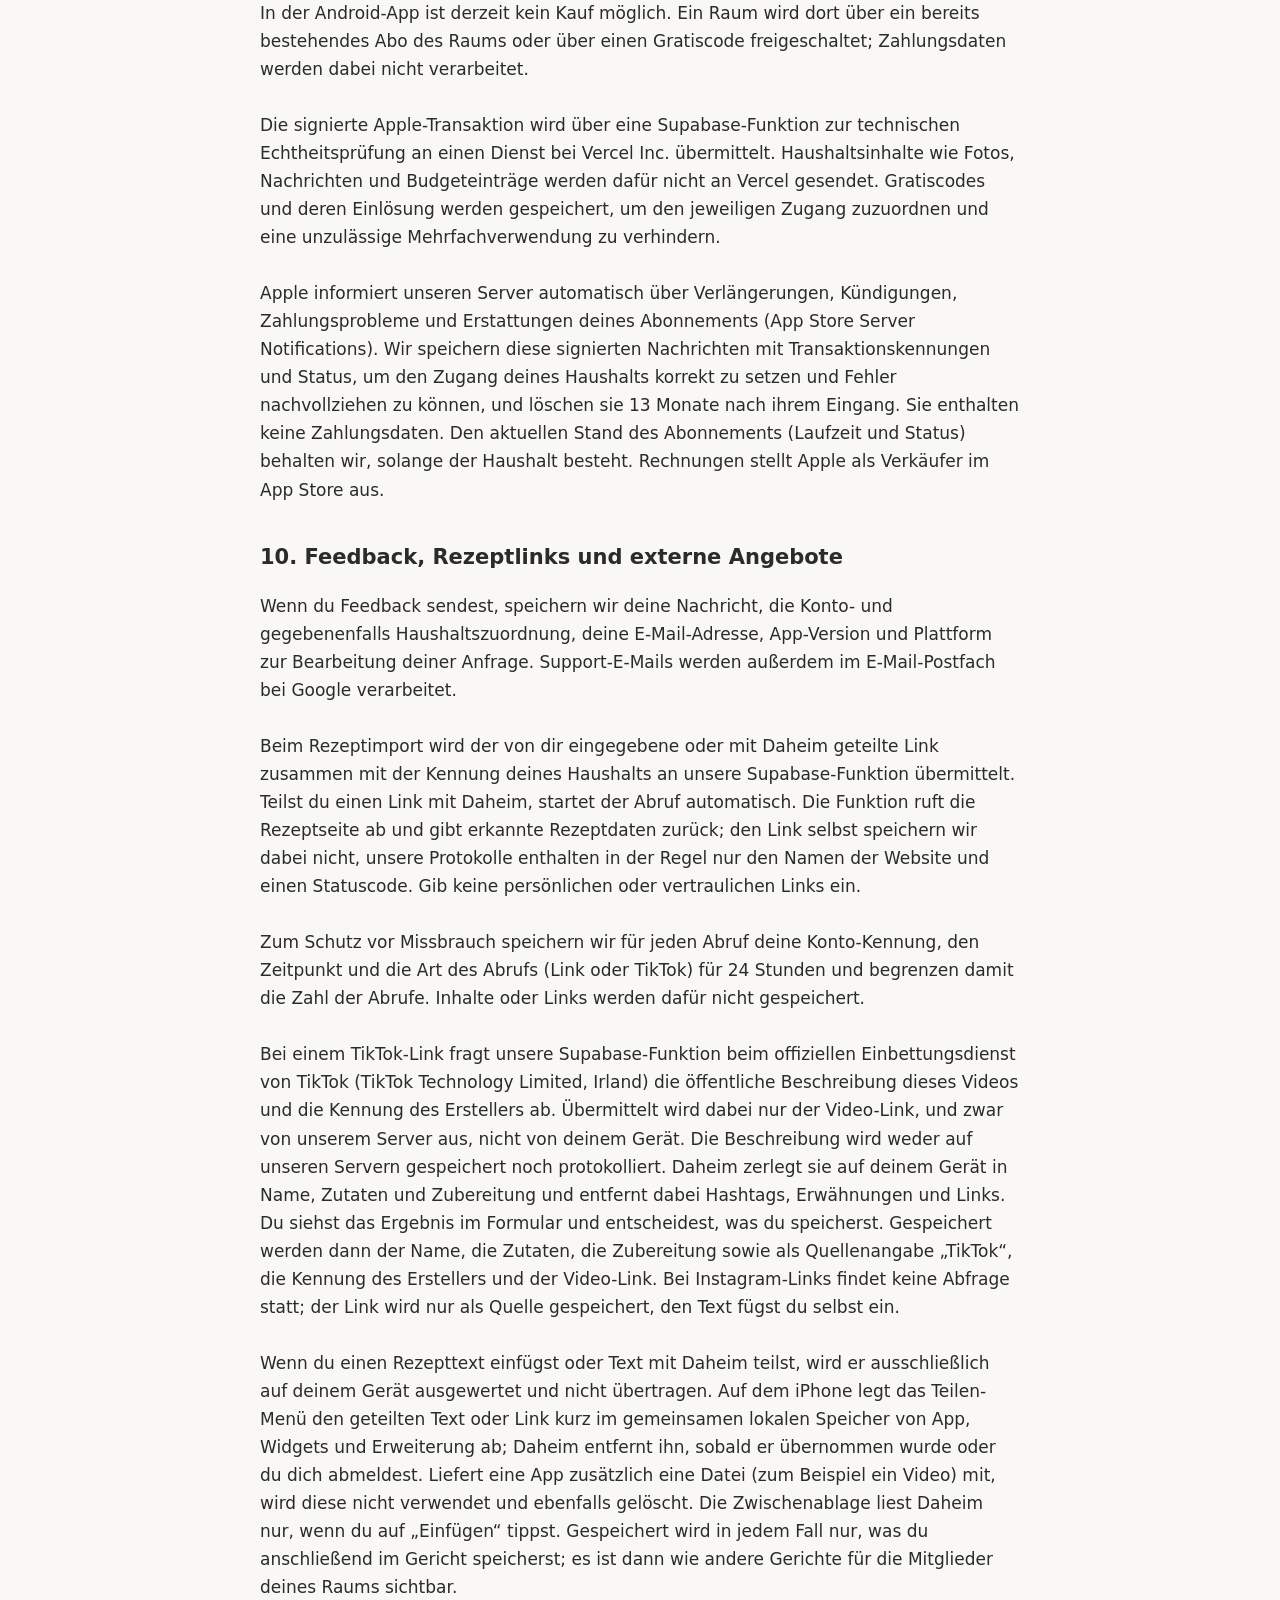
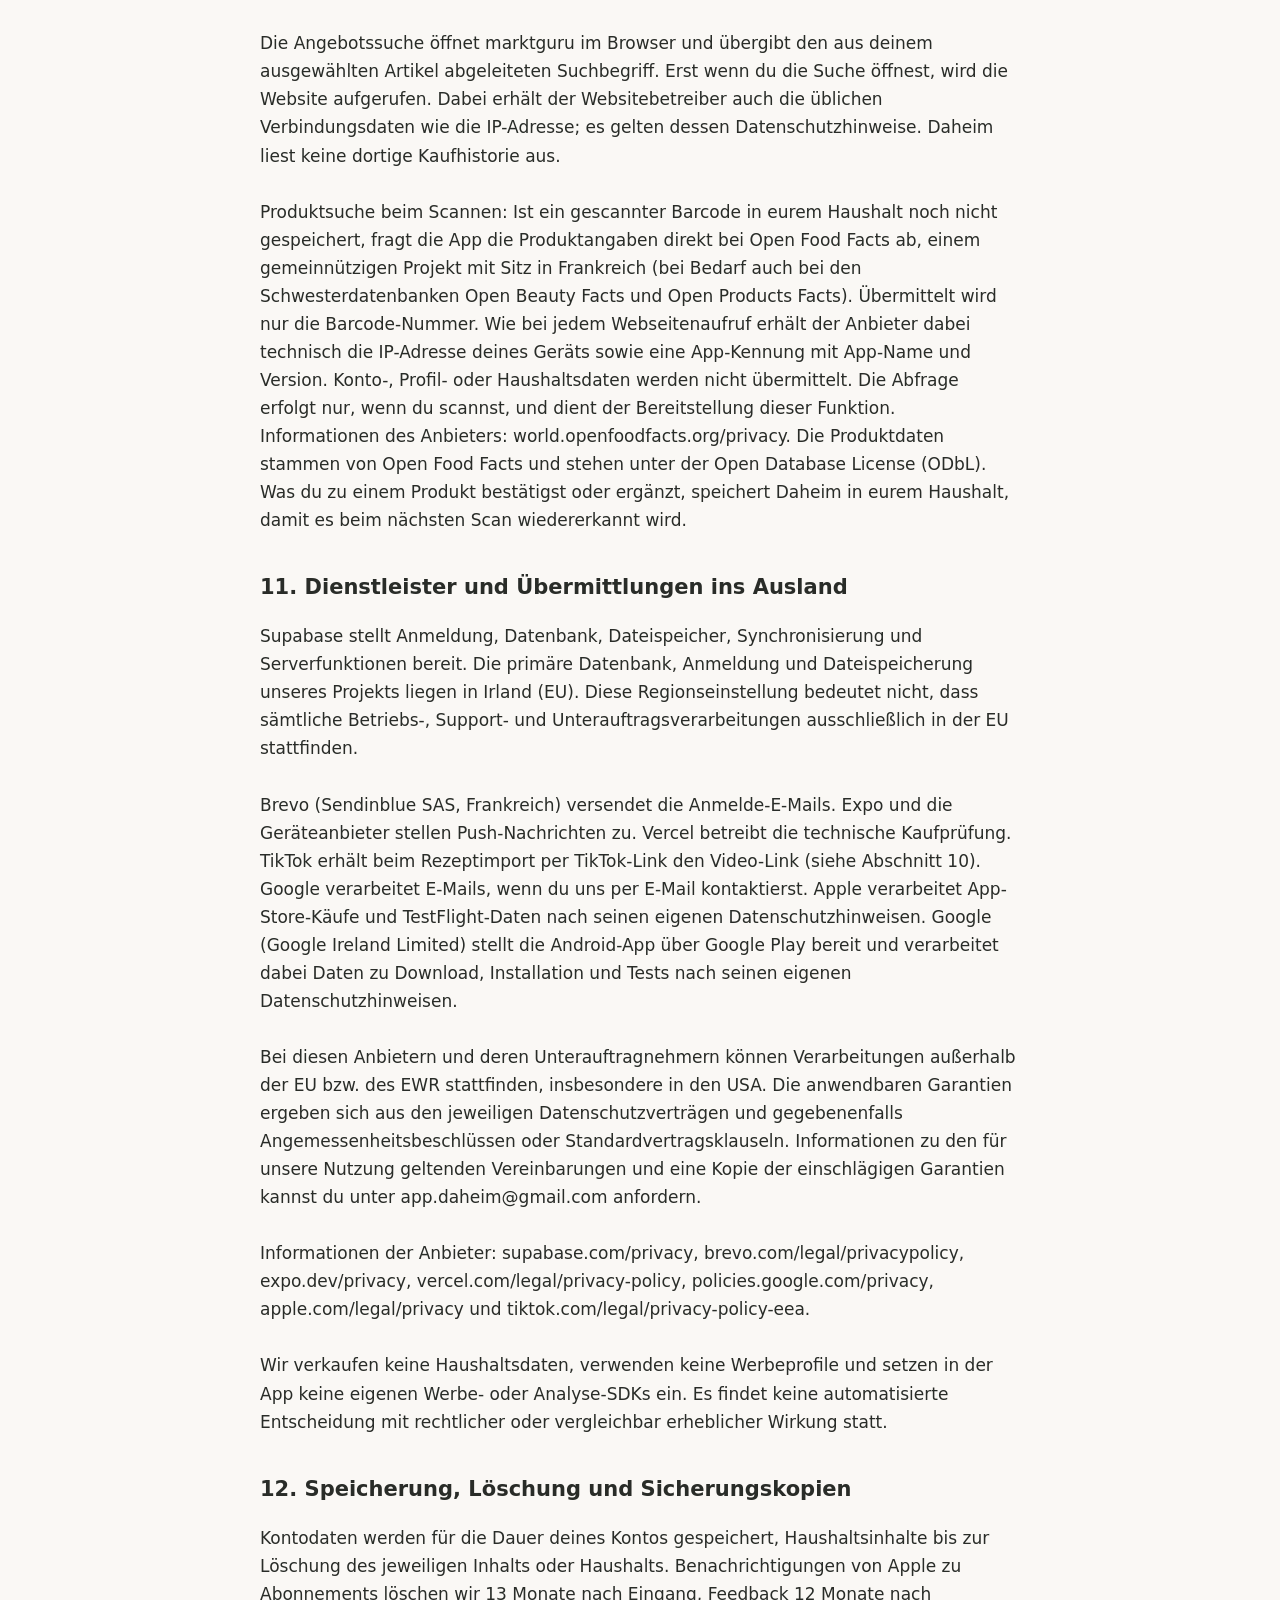
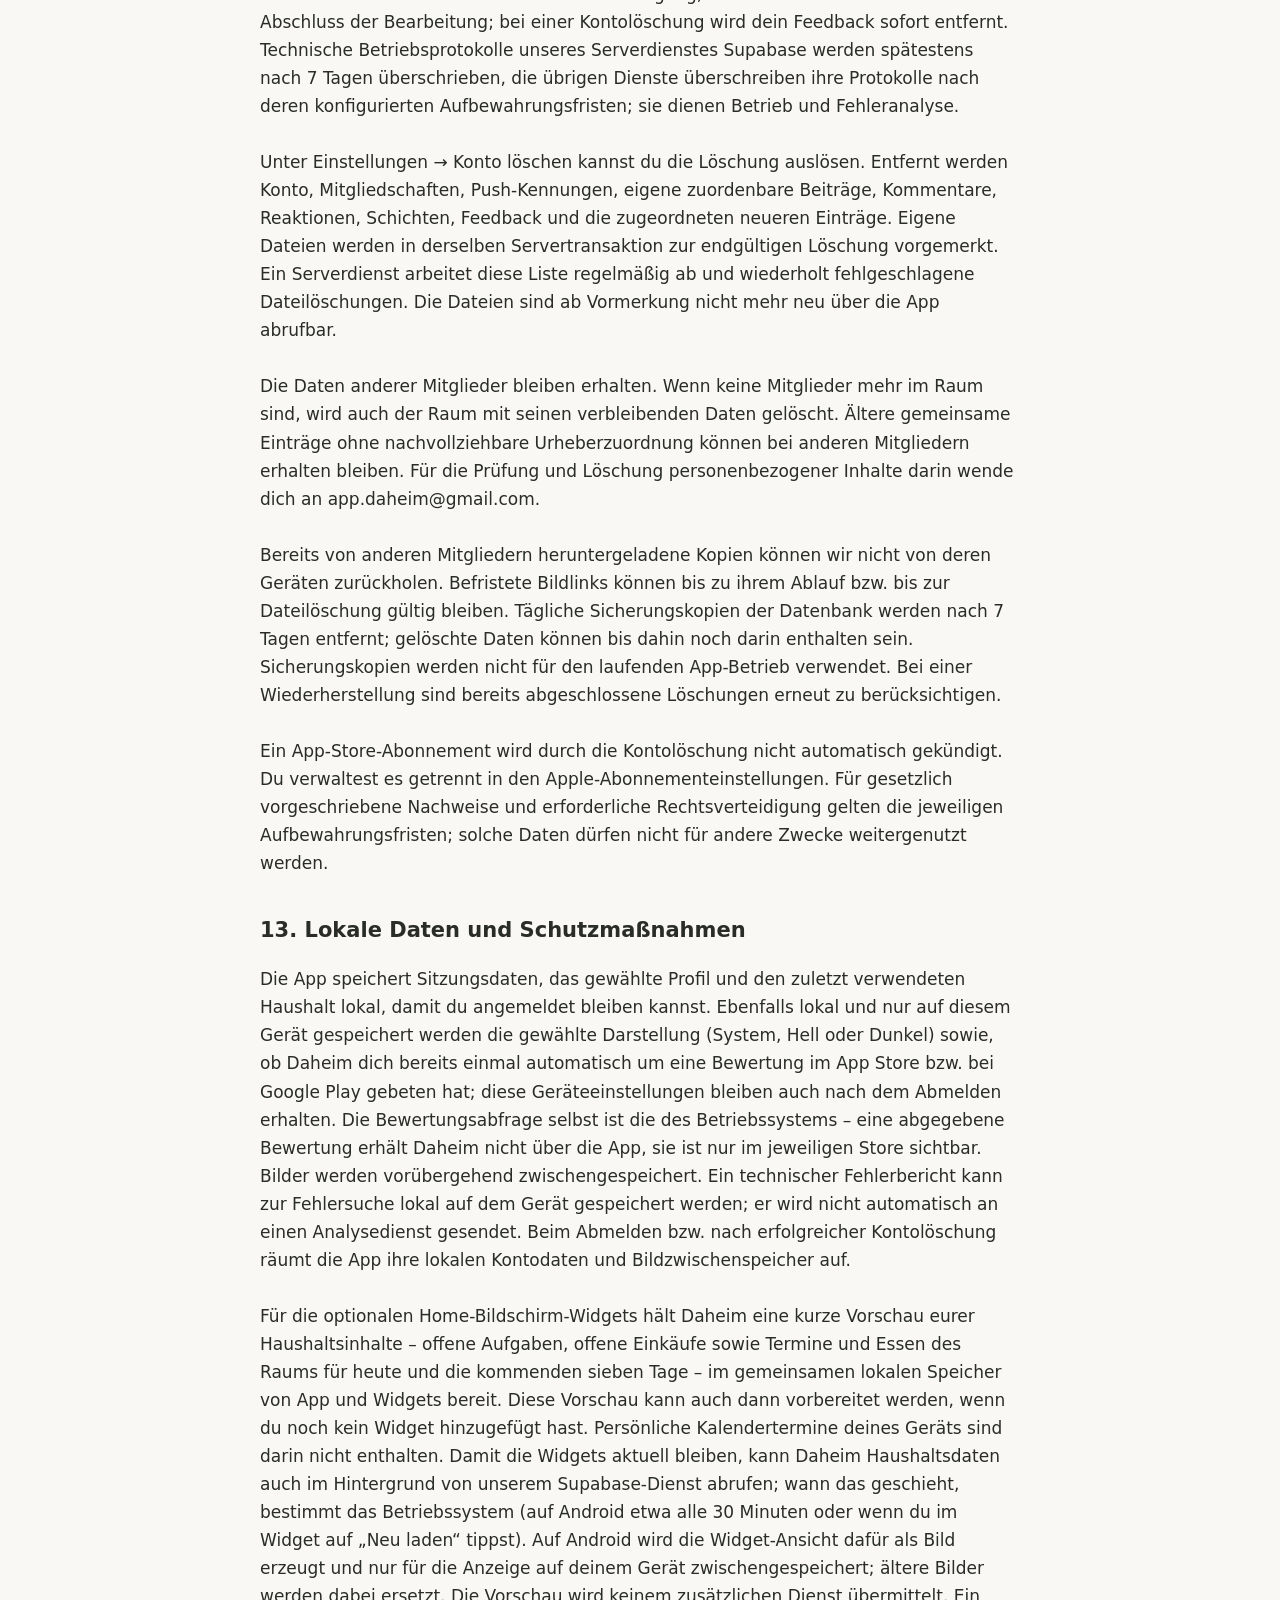
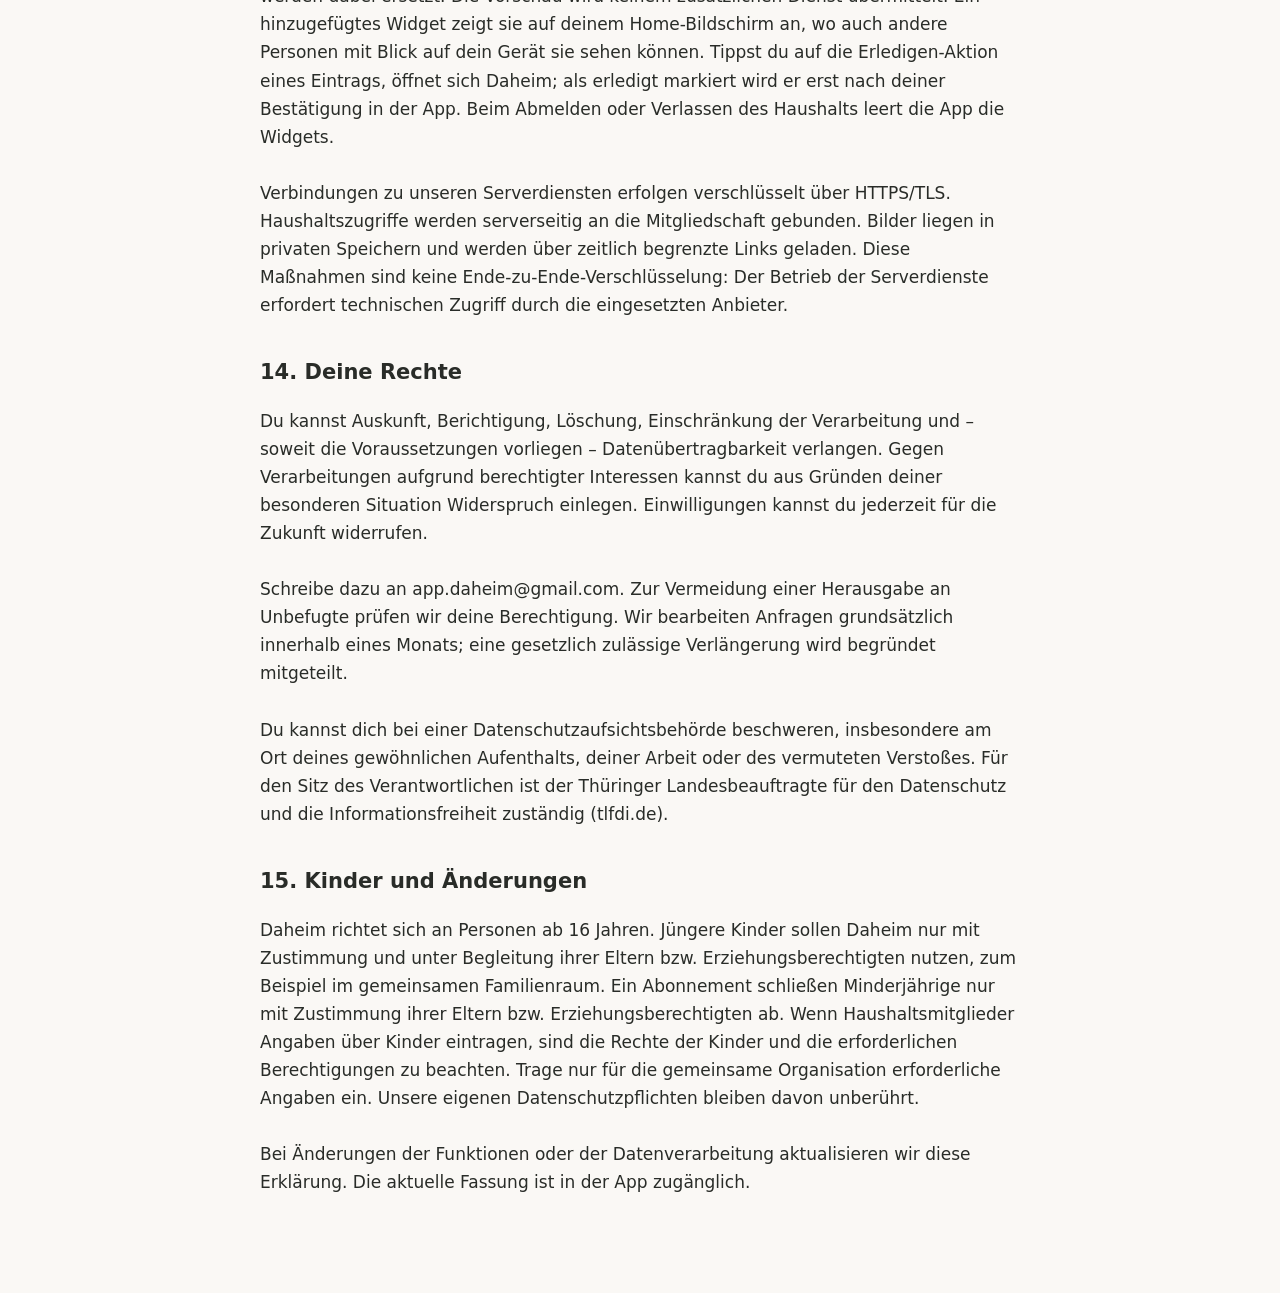
==== commit 1a079d66: "Datenschutz Stand 18.10.2026 (Daheim 1.0.6): Aufgaben-Notizen, iOS-Kalender, Apple-Server-Benachrich" ====
--- a/datenschutz.html
+++ b/datenschutz.html
@@ -1,4 +1,4 @@
-<!doctype html><html lang="de"><head><meta charset="utf-8"><meta name="viewport" content="width=device-width,initial-scale=1"><meta name="robots" content="noindex"><title>Daheim – Datenschutzerklärung</title><style>body{margin:0;background:#faf8f5;color:#292c28;font:17px/1.65 system-ui,sans-serif}main{max-width:760px;margin:auto;padding:40px 24px 80px}h1{font-size:32px}h2{margin-top:36px;font-size:21px}p{white-space:pre-line;overflow-wrap:anywhere}nav a{color:#42664a;margin-right:20px}</style></head><body><main><nav><a href="datenschutz.html">Datenschutz</a><a href="impressum.html">Impressum</a></nav><h1>Datenschutzerklärung</h1><p>Stand: 17. Oktober 2026</p><section><h2>1. Verantwortlicher und Kontakt</h2><p>Leonard Simon
+<!doctype html><html lang="de"><head><meta charset="utf-8"><meta name="viewport" content="width=device-width,initial-scale=1"><meta name="robots" content="noindex"><title>Daheim – Datenschutzerklärung</title><style>body{margin:0;background:#faf8f5;color:#292c28;font:17px/1.65 system-ui,sans-serif}main{max-width:760px;margin:auto;padding:40px 24px 80px}h1{font-size:32px}h2{margin-top:36px;font-size:21px}p{white-space:pre-line;overflow-wrap:anywhere}nav a{color:#42664a;margin-right:20px}</style></head><body><main><nav><a href="datenschutz.html">Datenschutz</a><a href="impressum.html">Impressum</a></nav><h1>Datenschutzerklärung</h1><p>Stand: 18. Oktober 2026</p><section><h2>1. Verantwortlicher und Kontakt</h2><p>Leonard Simon
 Am Brachberg 18
 99428 Grammetal
 Deutschland
@@ -8,7 +8,7 @@
 
 Die gemeinsame Haushaltsorganisation und die Anmeldung erfolgen zur Erfüllung des Nutzungsvertrags (Art. 6 Abs. 1 Buchst. b DSGVO). Für freiwillige Geräteberechtigungen und Benachrichtigungen ist deine Einwilligung maßgeblich (Art. 6 Abs. 1 Buchst. a DSGVO). Technische Schutzmaßnahmen und die Untersuchung von Fehlern dienen unserem berechtigten Interesse an einem sicheren, verlässlichen Betrieb (Art. 6 Abs. 1 Buchst. f DSGVO). Soweit gesetzliche Aufbewahrungspflichten bestehen, beruht die dafür notwendige Verarbeitung auf Art. 6 Abs. 1 Buchst. c DSGVO.</p></section><section><h2>3. Anmeldung, Profil und Haushalt</h2><p>Für den E-Mail-Login verarbeiten wir deine E-Mail-Adresse, die Konto-ID sowie zeitlich begrenzte Anmeldecodes und Sitzungsdaten. Der Versand der Login-E-Mail erfolgt über Brevo.
 
-Zu deinem Profil gehören dein gewählter Name, deine Profilfarbe und ein optionales Profilbild. Wir speichern außerdem eine zufällig erzeugte Installationskennung, deine Haushaltsmitgliedschaften, den Haushaltsnamen, den Einladungscode und ein optionales Raumbild. Der Einladungscode ermöglicht einen Beitritt; teile ihn deshalb nur mit Personen, die Zugang zu eurem Haushalt erhalten sollen.</p></section><section><h2>4. Gemeinsame Inhalte und Budget</h2><p>Im Haushalt werden Einkaufslisten, Mengen und Kategorien, Aufgaben mit Fälligkeit, Wiederholung und Zuordnung, Termine mit Zeitraum, Wiederholung, Notizen und Teilnehmern sowie Schichten gespeichert. Dazu kommen Gerichte mit Zutaten und Portionen, Essenspläne einschließlich der Angabe, wann ein Gericht als gekocht markiert wurde, eure Vorratskammer mit Bezeichnungen, Mengen, Einheiten, Kategorien und optional Haltbarkeitsdatum und Barcode, im Haushalt gespeicherte Produktzuordnungen (Barcode, Name, Marke, Packungsgröße), die Reihenfolge eurer Home-Kacheln und Einkaufsrubriken, Chatnachrichten, Lesebestätigungen, geteilte Bilder, Momente mit Bildunterschriften, Kommentaren und Reaktionen sowie Aktivitäten und Benachrichtigungen.
+Zu deinem Profil gehören dein gewählter Name, deine Profilfarbe und ein optionales Profilbild. Wir speichern außerdem eine zufällig erzeugte Installationskennung, deine Haushaltsmitgliedschaften, den Haushaltsnamen, den Einladungscode und ein optionales Raumbild. Der Einladungscode ermöglicht einen Beitritt; teile ihn deshalb nur mit Personen, die Zugang zu eurem Haushalt erhalten sollen. Zum Schutz vor dem Erraten von Einladungscodes zählen wir fehlgeschlagene Beitrittsversuche pro Konto.</p></section><section><h2>4. Gemeinsame Inhalte und Budget</h2><p>Im Haushalt werden Einkaufslisten, Mengen und Kategorien, Aufgaben mit Fälligkeit, Wiederholung, Zuordnung und optionaler Notiz, Termine mit Zeitraum, Wiederholung, Notizen und Teilnehmern sowie Schichten gespeichert. Dazu kommen Gerichte mit Zutaten und Portionen, Essenspläne einschließlich der Angabe, wann ein Gericht als gekocht markiert wurde, eure Vorratskammer mit Bezeichnungen, Mengen, Einheiten, Kategorien und optional Haltbarkeitsdatum und Barcode, im Haushalt gespeicherte Produktzuordnungen (Barcode, Name, Marke, Packungsgröße), die Reihenfolge eurer Home-Kacheln und Einkaufsrubriken, Chatnachrichten, Lesebestätigungen, geteilte Bilder, Momente mit Bildunterschriften, Kommentaren und Reaktionen sowie Aktivitäten und Benachrichtigungen. Notizen zu Aufgaben sind wie die Aufgabe selbst für alle Mitglieder des Haushalts sichtbar.
 
 Im Budget verarbeiten wir eure selbst eingetragenen Einnahmen und Ausgaben, Beträge, Bezeichnungen, Kategorien, Buchungsdaten, wiederkehrende Fixkosten mit ihrem Gültigkeitszeitraum und monatlichen Ausgabenlimits. Diese Finanzangaben sind für alle Mitglieder desselben Haushalts sichtbar. Daheim greift dafür nicht auf Bankkonten zu und fragt keine Kontonummern oder Kartendaten ab.
 
@@ -18,7 +18,7 @@
 
 Für den Barcode-Scanner fragt die App nach Zugriff auf die Kamera, sobald du den Scanner öffnest. Das Kamerabild wird ausschließlich auf deinem Gerät ausgewertet, um den Barcode zu lesen. Es werden dabei keine Fotos oder Videos aufgenommen, gespeichert oder hochgeladen, und es wird kein Mikrofonzugriff angefragt. Ohne Kamerazugriff kannst du Produkte weiterhin von Hand eintragen.</p></section><section><h2>7. Zugriff auf deinen Kalender (freiwillig)</h2><p>Wenn du es in den Einstellungen einschaltest, zeigt Daheim dir deine persönlichen Termine von deinem iPhone bzw. Android-Gerät neben den Terminen deines Raums an. Auf Android gehören dazu auch Termine aus Konten wie Google Kalender, die auf deinem Gerät eingerichtet sind; eine Anmeldung bei Google in Daheim findet nicht statt. Diese Funktion ist standardmäßig aus. Ohne deine ausdrückliche Zustimmung greift Daheim nicht auf deinen Kalender zu.
 
-Was dabei passiert: Die App liest die Termine des angezeigten Zeitraums direkt auf deinem Gerät aus und zeigt sie dort an. Daheim liest nur; es erstellt, ändert oder löscht keine Einträge in deinem Kalender. Auf Android fragt Daheim ausschließlich die Berechtigung zum Lesen des Kalenders an.
+Was dabei passiert: Die App liest die Termine des angezeigten Zeitraums direkt auf deinem Gerät aus und zeigt sie dort an. Daheim liest nur; es erstellt, ändert oder löscht keine Einträge in deinem Kalender. Auf Android fragt Daheim ausschließlich die Berechtigung zum Lesen des Kalenders an. Auf dem iPhone bietet iOS nur einen vollständigen Kalenderzugriff an; Daheim nutzt davon ausschließlich das Lesen. Auch auf dem iPhone gehören Termine aus Konten wie Google Kalender dazu, die in den iOS-Einstellungen eingerichtet sind.
 
 Was dabei nicht passiert: Deine Kalenderdaten werden nicht an unsere Server übertragen, nicht dauerhaft durch Daheim gespeichert und nicht mit anderen Personen in deinem Raum geteilt. Sie erscheinen auch nicht in Widgets, Benachrichtigungen oder Fehlerberichten. Sie verlassen dein Gerät nicht. Wir sehen sie nicht, und andere Mitglieder deines Raums sehen sie nicht.
 
@@ -34,13 +34,17 @@
 
 In der Android-App ist derzeit kein Kauf möglich. Ein Raum wird dort über ein bereits bestehendes Abo des Raums oder über einen Gratiscode freigeschaltet; Zahlungsdaten werden dabei nicht verarbeitet.
 
-Die signierte Apple-Transaktion wird über eine Supabase-Funktion zur technischen Echtheitsprüfung an einen Dienst bei Vercel Inc. übermittelt. Haushaltsinhalte wie Fotos, Nachrichten und Budgeteinträge werden dafür nicht an Vercel gesendet. Gratiscodes und deren Einlösung werden gespeichert, um den jeweiligen Zugang zuzuordnen und eine unzulässige Mehrfachverwendung zu verhindern.</p></section><section><h2>10. Feedback, Rezeptlinks und externe Angebote</h2><p>Wenn du Feedback sendest, speichern wir deine Nachricht, die Konto- und gegebenenfalls Haushaltszuordnung, deine E-Mail-Adresse, App-Version und Plattform zur Bearbeitung deiner Anfrage. Support-E-Mails werden außerdem im E-Mail-Postfach bei Google verarbeitet.
+Die signierte Apple-Transaktion wird über eine Supabase-Funktion zur technischen Echtheitsprüfung an einen Dienst bei Vercel Inc. übermittelt. Haushaltsinhalte wie Fotos, Nachrichten und Budgeteinträge werden dafür nicht an Vercel gesendet. Gratiscodes und deren Einlösung werden gespeichert, um den jeweiligen Zugang zuzuordnen und eine unzulässige Mehrfachverwendung zu verhindern.
 
-Beim Rezeptimport wird der von dir eingegebene oder mit Daheim geteilte Link an unsere Supabase-Funktion übermittelt. Diese ruft die Rezeptseite ab und gibt erkannte Rezeptdaten zurück. Gib keine persönlichen oder vertraulichen Links ein.
+Apple informiert unseren Server automatisch über Verlängerungen, Kündigungen, Zahlungsprobleme und Erstattungen deines Abonnements (App Store Server Notifications). Wir speichern diese signierten Nachrichten mit Transaktionskennungen und Status, um den Zugang deines Haushalts korrekt zu setzen und Fehler nachvollziehen zu können, und löschen sie 13 Monate nach ihrem Eingang. Sie enthalten keine Zahlungsdaten. Den aktuellen Stand des Abonnements (Laufzeit und Status) behalten wir, solange der Haushalt besteht. Rechnungen stellt Apple als Verkäufer im App Store aus.</p></section><section><h2>10. Feedback, Rezeptlinks und externe Angebote</h2><p>Wenn du Feedback sendest, speichern wir deine Nachricht, die Konto- und gegebenenfalls Haushaltszuordnung, deine E-Mail-Adresse, App-Version und Plattform zur Bearbeitung deiner Anfrage. Support-E-Mails werden außerdem im E-Mail-Postfach bei Google verarbeitet.
 
-Bei einem TikTok-Link fragt unsere Supabase-Funktion beim offiziellen Einbettungsdienst von TikTok (TikTok Technology Limited, Irland) die öffentliche Beschreibung dieses Videos und den Namen des Erstellers ab. Übermittelt wird dabei nur der Video-Link, und zwar von unserem Server aus, nicht von deinem Gerät. Die Beschreibung wird nicht auf unseren Servern gespeichert; Daheim zerlegt sie auf deinem Gerät in Name, Zutaten und Zubereitung. Bei Instagram-Links findet keine Abfrage statt.
+Beim Rezeptimport wird der von dir eingegebene oder mit Daheim geteilte Link zusammen mit der Kennung deines Haushalts an unsere Supabase-Funktion übermittelt. Teilst du einen Link mit Daheim, startet der Abruf automatisch. Die Funktion ruft die Rezeptseite ab und gibt erkannte Rezeptdaten zurück; den Link selbst speichern wir dabei nicht, unsere Protokolle enthalten in der Regel nur den Namen der Website und einen Statuscode. Gib keine persönlichen oder vertraulichen Links ein.
 
-Wenn du einen Rezepttext einfügst oder Text mit Daheim teilst, wird er ausschließlich auf deinem Gerät ausgewertet und nicht übertragen. Die Zwischenablage liest Daheim nur, wenn du auf „Einfügen“ tippst. Gespeichert wird in jedem Fall nur, was du anschließend im Gericht speicherst; es ist dann wie andere Gerichte für die Mitglieder deines Raums sichtbar.
+Zum Schutz vor Missbrauch speichern wir für jeden Abruf deine Konto-Kennung, den Zeitpunkt und die Art des Abrufs (Link oder TikTok) für 24 Stunden und begrenzen damit die Zahl der Abrufe. Inhalte oder Links werden dafür nicht gespeichert.
+
+Bei einem TikTok-Link fragt unsere Supabase-Funktion beim offiziellen Einbettungsdienst von TikTok (TikTok Technology Limited, Irland) die öffentliche Beschreibung dieses Videos und die Kennung des Erstellers ab. Übermittelt wird dabei nur der Video-Link, und zwar von unserem Server aus, nicht von deinem Gerät. Die Beschreibung wird weder auf unseren Servern gespeichert noch protokolliert. Daheim zerlegt sie auf deinem Gerät in Name, Zutaten und Zubereitung und entfernt dabei Hashtags, Erwähnungen und Links. Du siehst das Ergebnis im Formular und entscheidest, was du speicherst. Gespeichert werden dann der Name, die Zutaten, die Zubereitung sowie als Quellenangabe „TikTok“, die Kennung des Erstellers und der Video-Link. Bei Instagram-Links findet keine Abfrage statt; der Link wird nur als Quelle gespeichert, den Text fügst du selbst ein.
+
+Wenn du einen Rezepttext einfügst oder Text mit Daheim teilst, wird er ausschließlich auf deinem Gerät ausgewertet und nicht übertragen. Auf dem iPhone legt das Teilen-Menü den geteilten Text oder Link kurz im gemeinsamen lokalen Speicher von App, Widgets und Erweiterung ab; Daheim entfernt ihn, sobald er übernommen wurde oder du dich abmeldest. Liefert eine App zusätzlich eine Datei (zum Beispiel ein Video) mit, wird diese nicht verwendet und ebenfalls gelöscht. Die Zwischenablage liest Daheim nur, wenn du auf „Einfügen“ tippst. Gespeichert wird in jedem Fall nur, was du anschließend im Gericht speicherst; es ist dann wie andere Gerichte für die Mitglieder deines Raums sichtbar.
 
 Die Angebotssuche öffnet marktguru im Browser und übergibt den aus deinem ausgewählten Artikel abgeleiteten Suchbegriff. Erst wenn du die Suche öffnest, wird die Website aufgerufen. Dabei erhält der Websitebetreiber auch die üblichen Verbindungsdaten wie die IP-Adresse; es gelten dessen Datenschutzhinweise. Daheim liest keine dortige Kaufhistorie aus.
 
@@ -52,13 +56,13 @@
 
 Informationen der Anbieter: supabase.com/privacy, brevo.com/legal/privacypolicy, expo.dev/privacy, vercel.com/legal/privacy-policy, policies.google.com/privacy, apple.com/legal/privacy und tiktok.com/legal/privacy-policy-eea.
 
-Wir verkaufen keine Haushaltsdaten, verwenden keine Werbeprofile und setzen in der App keine eigenen Werbe- oder Analyse-SDKs ein. Es findet keine automatisierte Entscheidung mit rechtlicher oder vergleichbar erheblicher Wirkung statt.</p></section><section><h2>12. Speicherung, Löschung und Sicherungskopien</h2><p>Kontodaten werden für die Dauer deines Kontos gespeichert, Haushaltsinhalte bis zur Löschung des jeweiligen Inhalts oder Haushalts. Technische Betriebsprotokolle entstehen bei den eingesetzten Diensten und werden nach deren konfigurierten Aufbewahrungsfristen überschrieben; sie dienen Betrieb und Fehleranalyse.
+Wir verkaufen keine Haushaltsdaten, verwenden keine Werbeprofile und setzen in der App keine eigenen Werbe- oder Analyse-SDKs ein. Es findet keine automatisierte Entscheidung mit rechtlicher oder vergleichbar erheblicher Wirkung statt.</p></section><section><h2>12. Speicherung, Löschung und Sicherungskopien</h2><p>Kontodaten werden für die Dauer deines Kontos gespeichert, Haushaltsinhalte bis zur Löschung des jeweiligen Inhalts oder Haushalts. Benachrichtigungen von Apple zu Abonnements löschen wir 13 Monate nach Eingang, Feedback 12 Monate nach Abschluss der Bearbeitung; bei einer Kontolöschung wird dein Feedback sofort entfernt. Technische Betriebsprotokolle unseres Serverdienstes Supabase werden spätestens nach 7 Tagen überschrieben, die übrigen Dienste überschreiben ihre Protokolle nach deren konfigurierten Aufbewahrungsfristen; sie dienen Betrieb und Fehleranalyse.
 
 Unter Einstellungen → Konto löschen kannst du die Löschung auslösen. Entfernt werden Konto, Mitgliedschaften, Push-Kennungen, eigene zuordenbare Beiträge, Kommentare, Reaktionen, Schichten, Feedback und die zugeordneten neueren Einträge. Eigene Dateien werden in derselben Servertransaktion zur endgültigen Löschung vorgemerkt. Ein Serverdienst arbeitet diese Liste regelmäßig ab und wiederholt fehlgeschlagene Dateilöschungen. Die Dateien sind ab Vormerkung nicht mehr neu über die App abrufbar.
 
 Die Daten anderer Mitglieder bleiben erhalten. Wenn keine Mitglieder mehr im Raum sind, wird auch der Raum mit seinen verbleibenden Daten gelöscht. Ältere gemeinsame Einträge ohne nachvollziehbare Urheberzuordnung können bei anderen Mitgliedern erhalten bleiben. Für die Prüfung und Löschung personenbezogener Inhalte darin wende dich an app.daheim@gmail.com.
 
-Bereits von anderen Mitgliedern heruntergeladene Kopien können wir nicht von deren Geräten zurückholen. Befristete Bildlinks können bis zu ihrem Ablauf bzw. bis zur Dateilöschung gültig bleiben. Sicherungskopien werden durch die reguläre Rotation der Dienstleister entfernt und nicht für den laufenden App-Betrieb verwendet. Bei einer Wiederherstellung sind bereits abgeschlossene Löschungen erneut zu berücksichtigen.
+Bereits von anderen Mitgliedern heruntergeladene Kopien können wir nicht von deren Geräten zurückholen. Befristete Bildlinks können bis zu ihrem Ablauf bzw. bis zur Dateilöschung gültig bleiben. Tägliche Sicherungskopien der Datenbank werden nach 7 Tagen entfernt; gelöschte Daten können bis dahin noch darin enthalten sein. Sicherungskopien werden nicht für den laufenden App-Betrieb verwendet. Bei einer Wiederherstellung sind bereits abgeschlossene Löschungen erneut zu berücksichtigen.
 
 Ein App-Store-Abonnement wird durch die Kontolöschung nicht automatisch gekündigt. Du verwaltest es getrennt in den Apple-Abonnementeinstellungen. Für gesetzlich vorgeschriebene Nachweise und erforderliche Rechtsverteidigung gelten die jeweiligen Aufbewahrungsfristen; solche Daten dürfen nicht für andere Zwecke weitergenutzt werden.</p></section><section><h2>13. Lokale Daten und Schutzmaßnahmen</h2><p>Die App speichert Sitzungsdaten, das gewählte Profil und den zuletzt verwendeten Haushalt lokal, damit du angemeldet bleiben kannst. Ebenfalls lokal und nur auf diesem Gerät gespeichert werden die gewählte Darstellung (System, Hell oder Dunkel) sowie, ob Daheim dich bereits einmal automatisch um eine Bewertung im App Store bzw. bei Google Play gebeten hat; diese Geräteeinstellungen bleiben auch nach dem Abmelden erhalten. Die Bewertungsabfrage selbst ist die des Betriebssystems – eine abgegebene Bewertung erhält Daheim nicht über die App, sie ist nur im jeweiligen Store sichtbar. Bilder werden vorübergehend zwischengespeichert. Ein technischer Fehlerbericht kann zur Fehlersuche lokal auf dem Gerät gespeichert werden; er wird nicht automatisch an einen Analysedienst gesendet. Beim Abmelden bzw. nach erfolgreicher Kontolöschung räumt die App ihre lokalen Kontodaten und Bildzwischenspeicher auf.
 
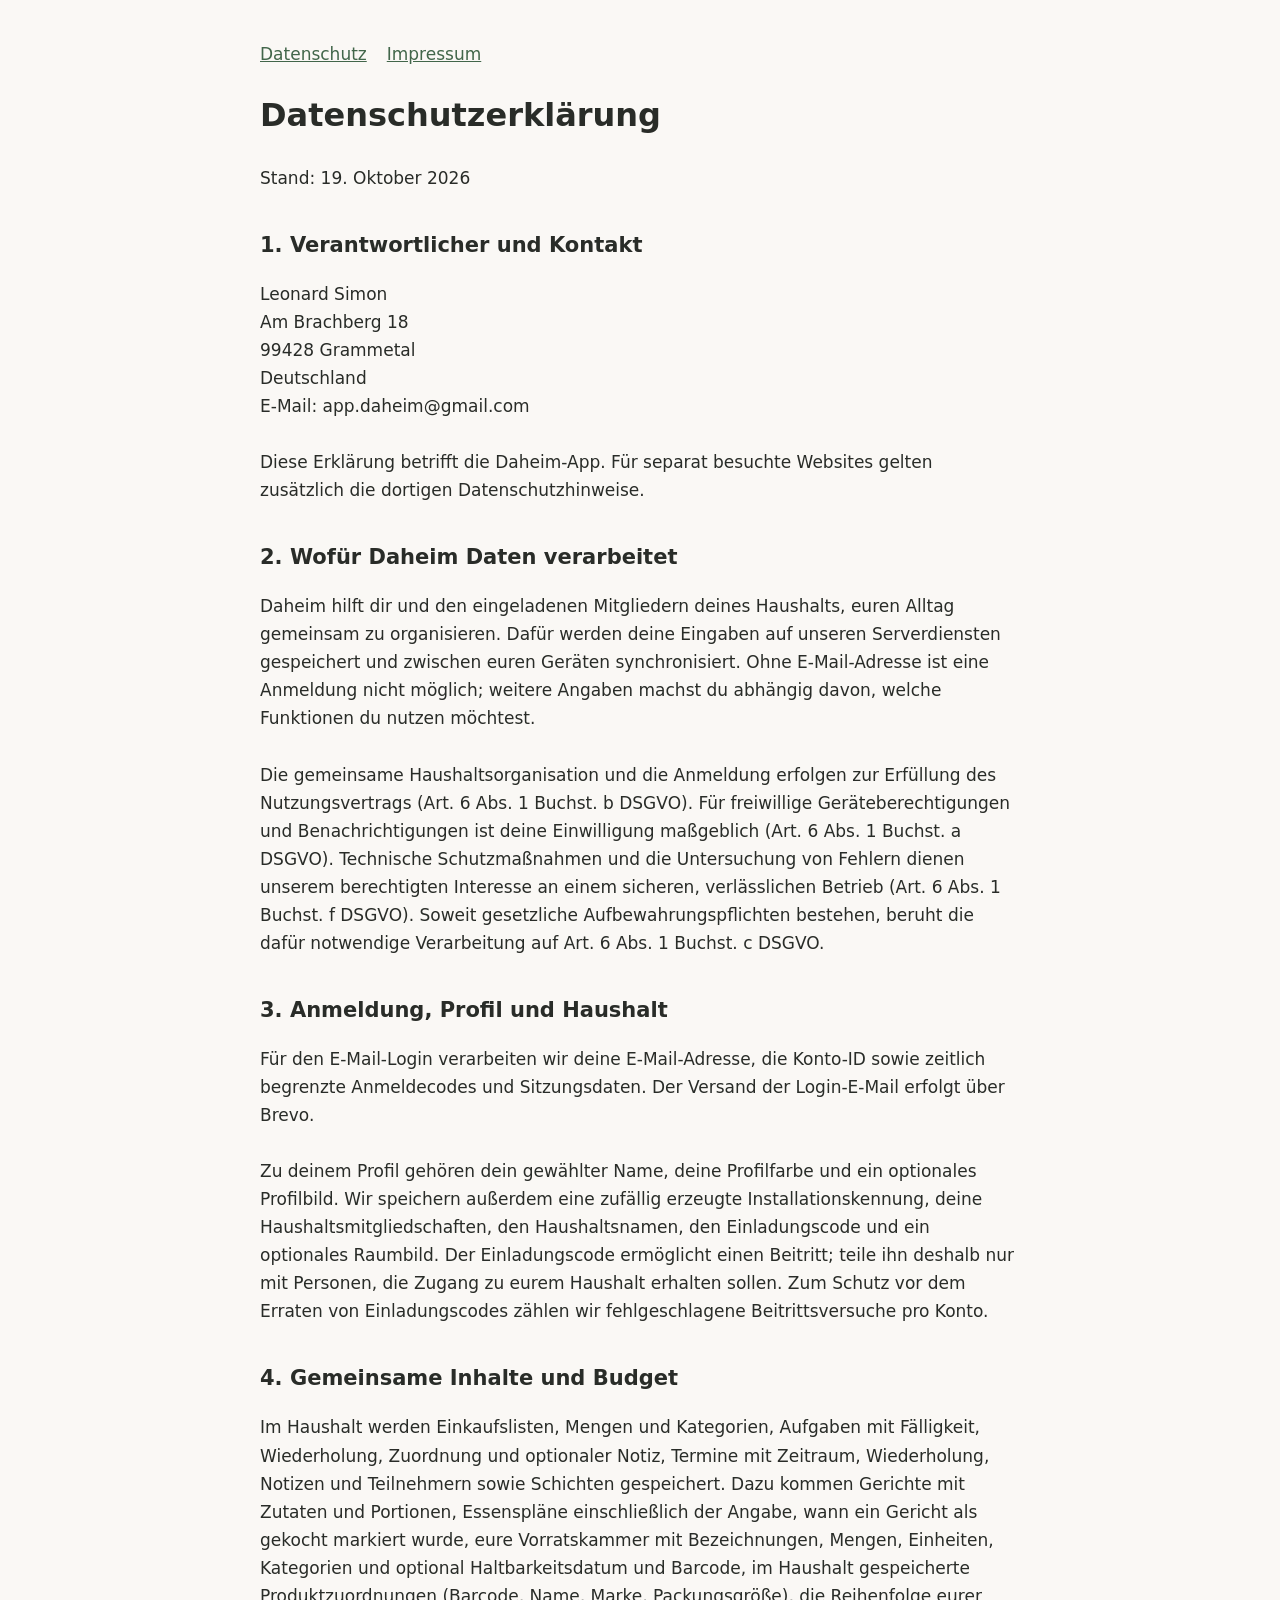
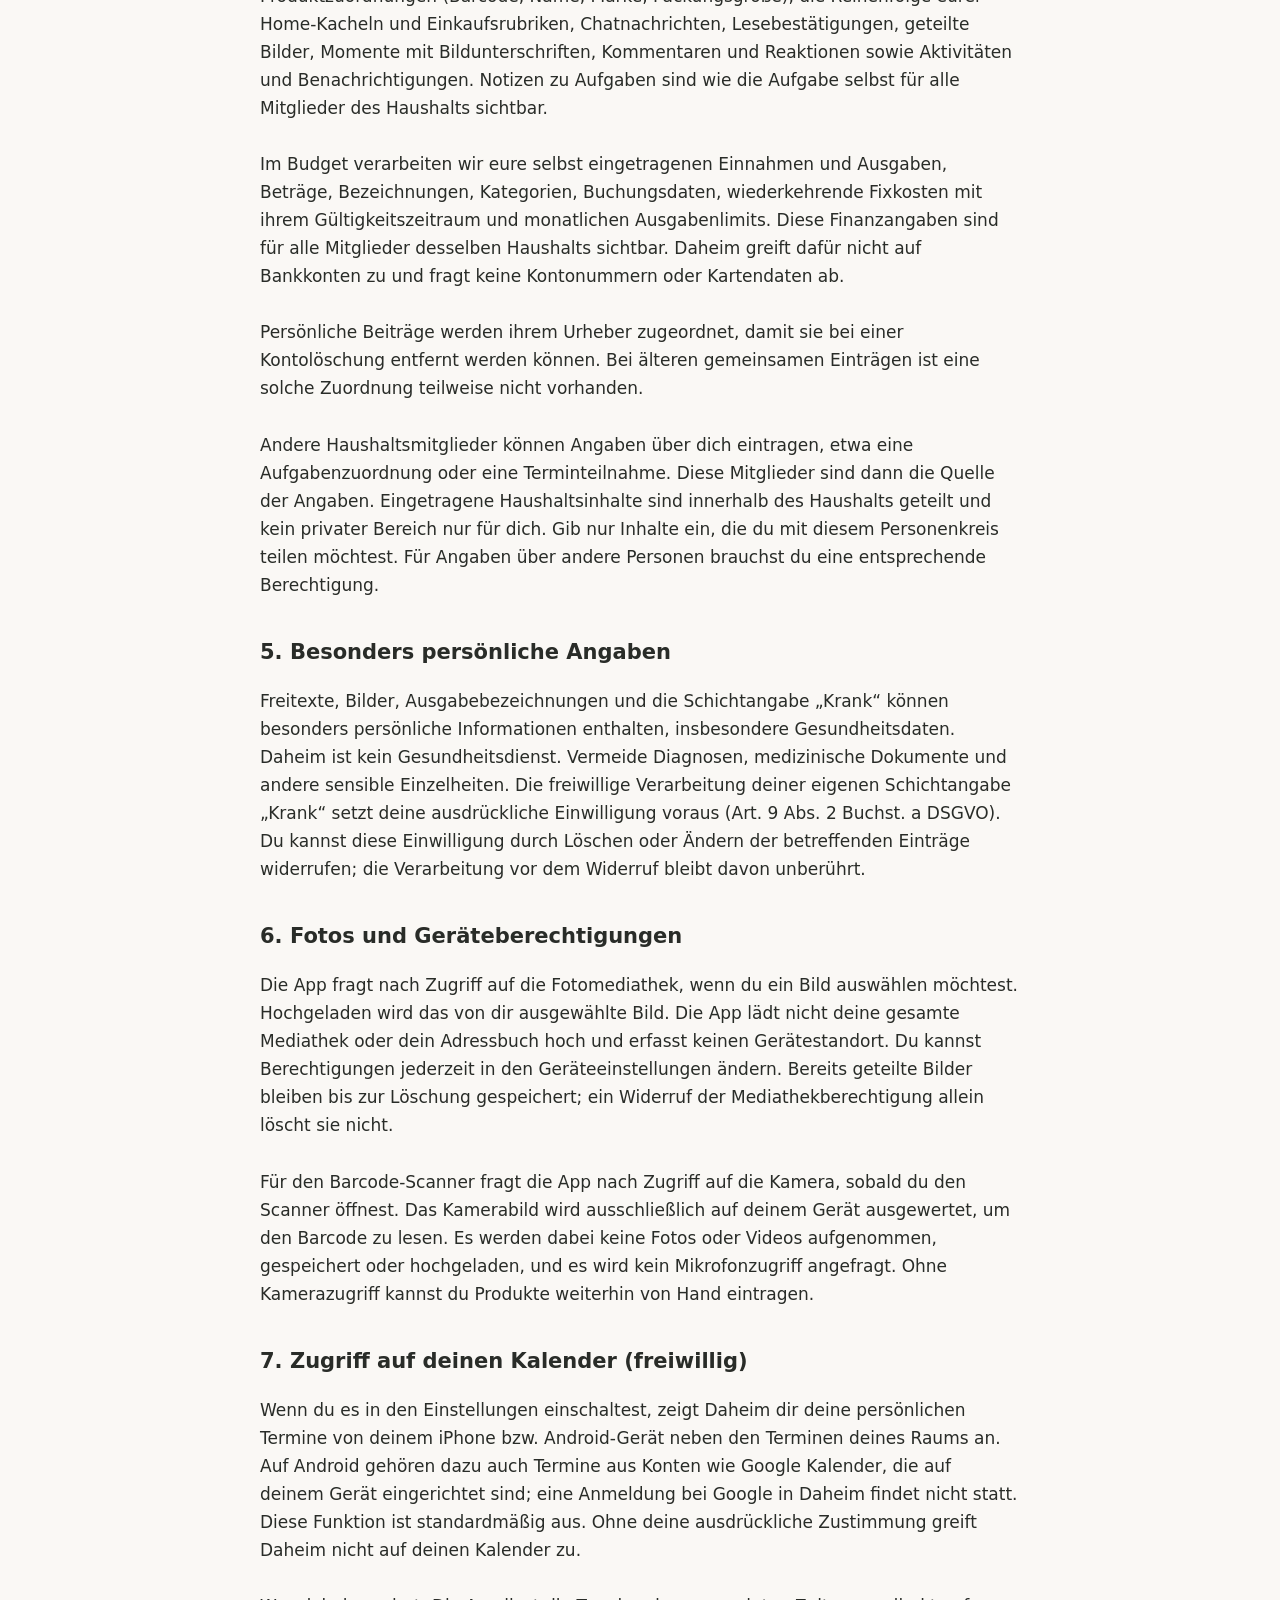
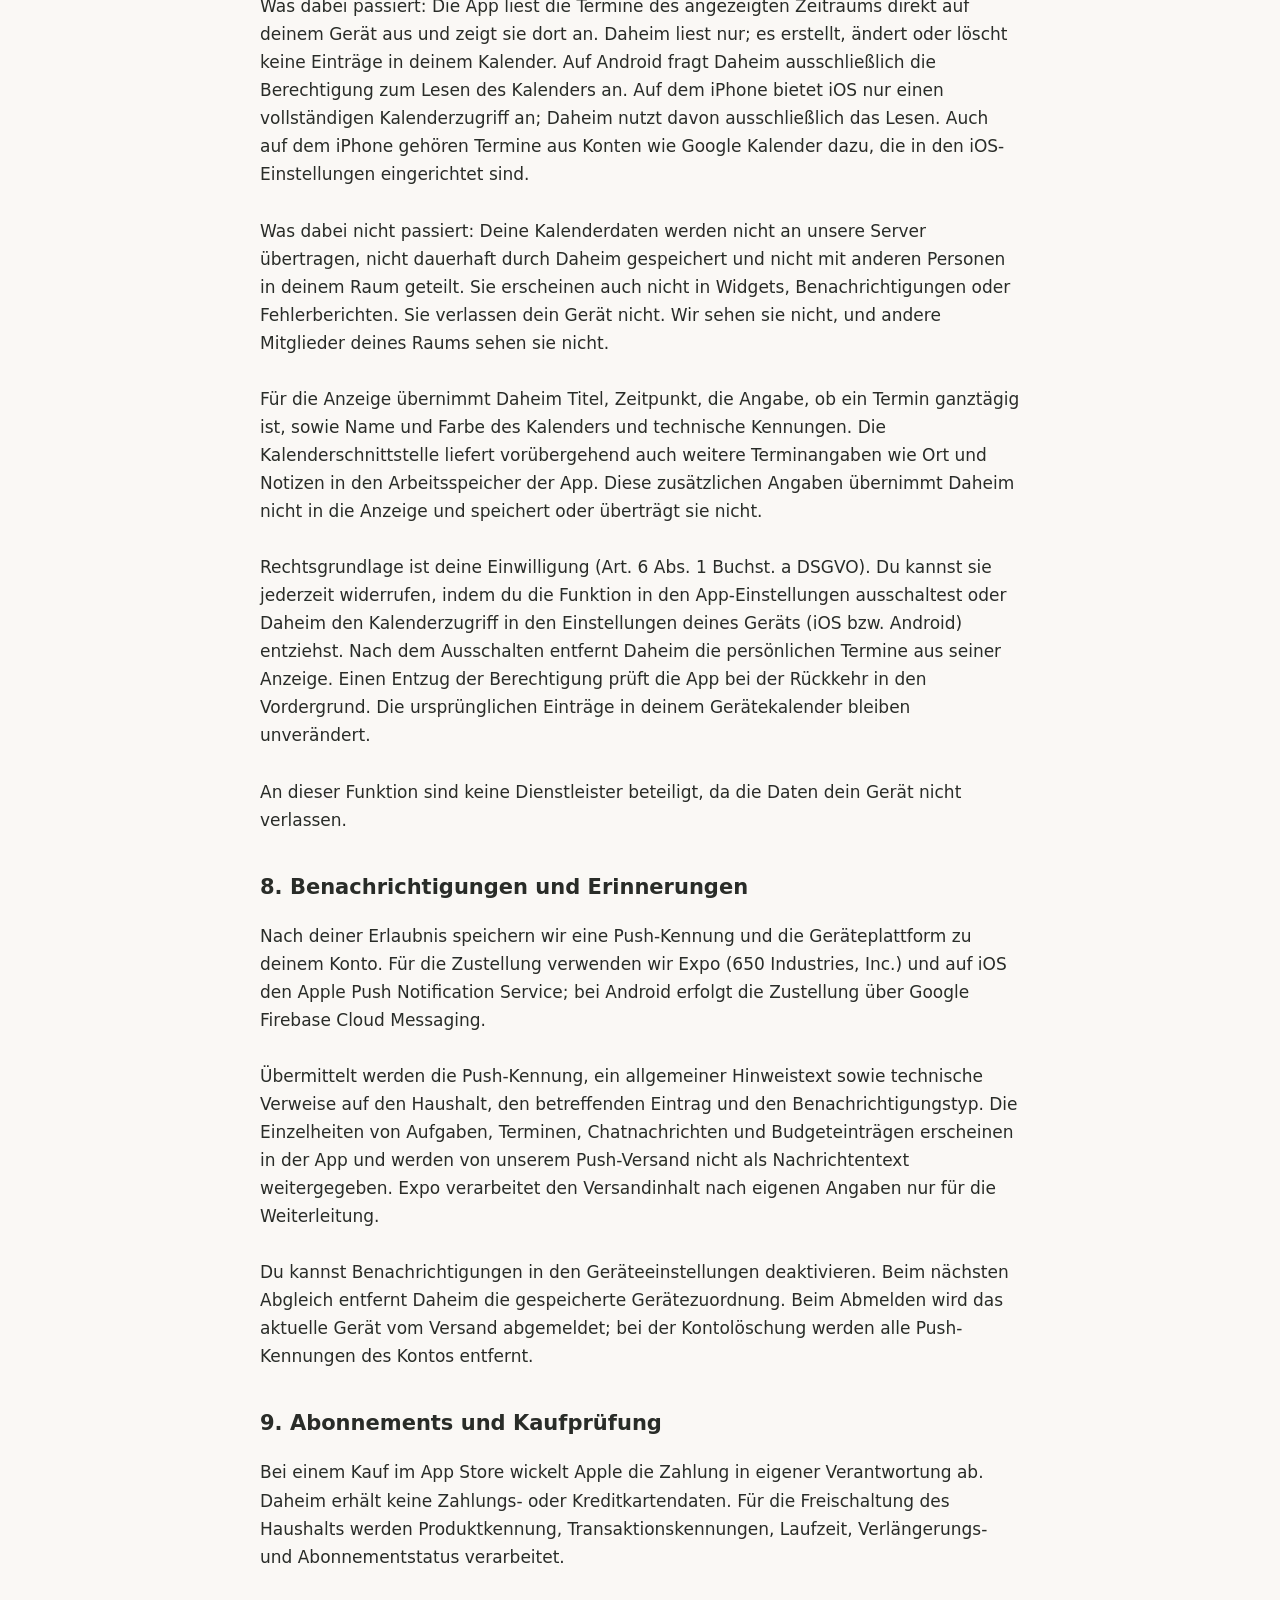
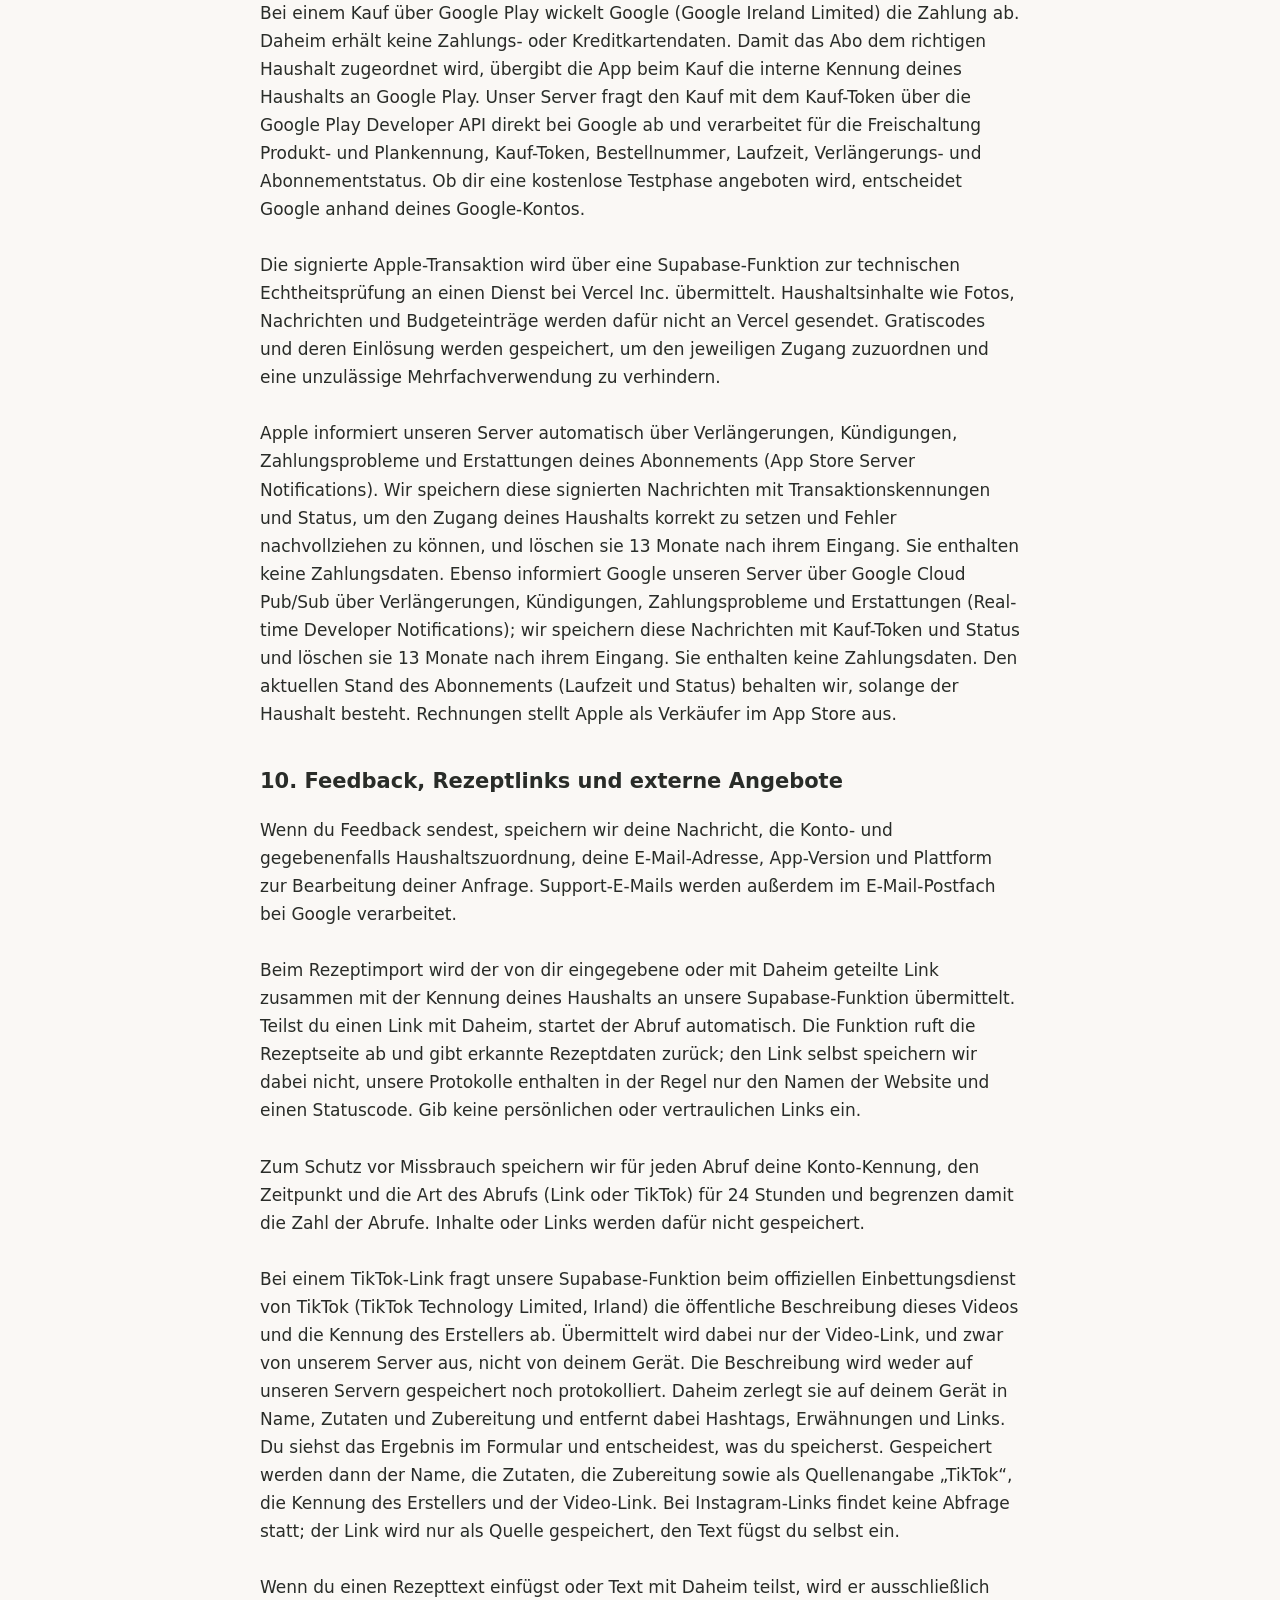
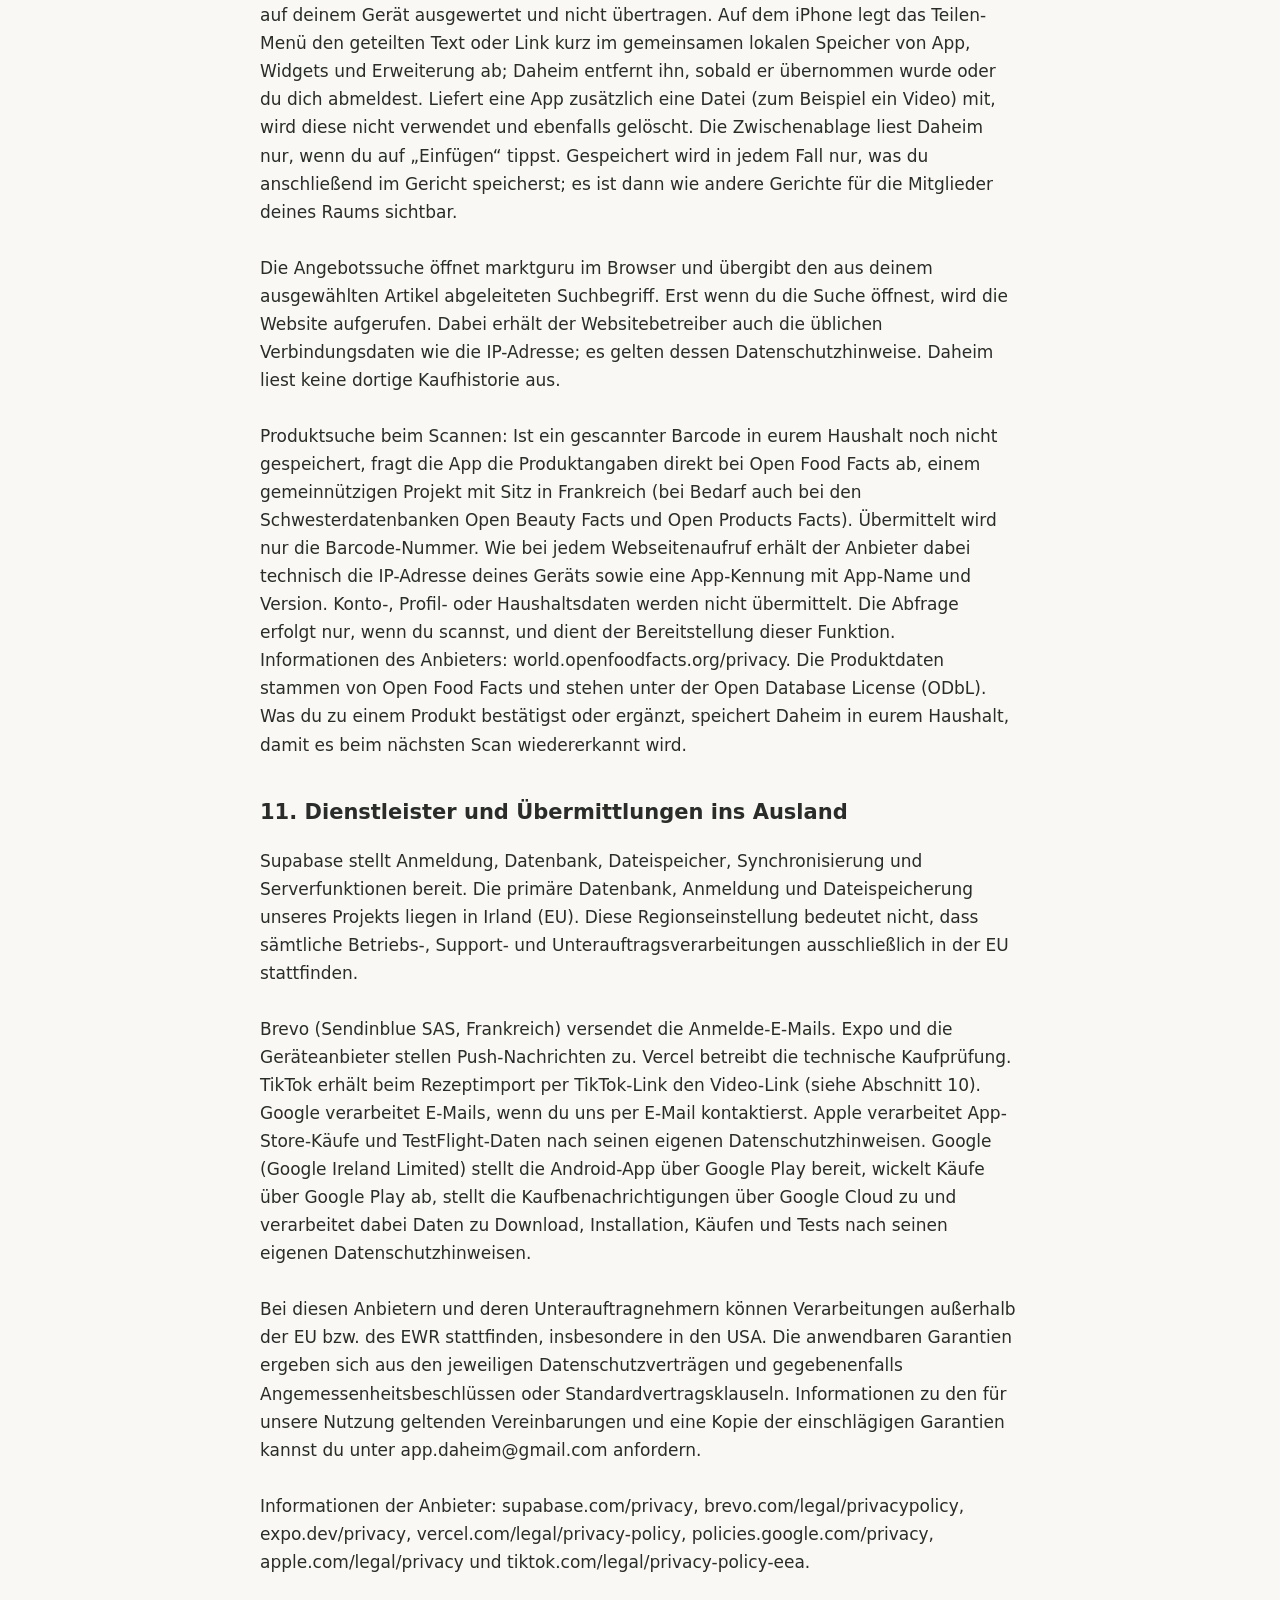
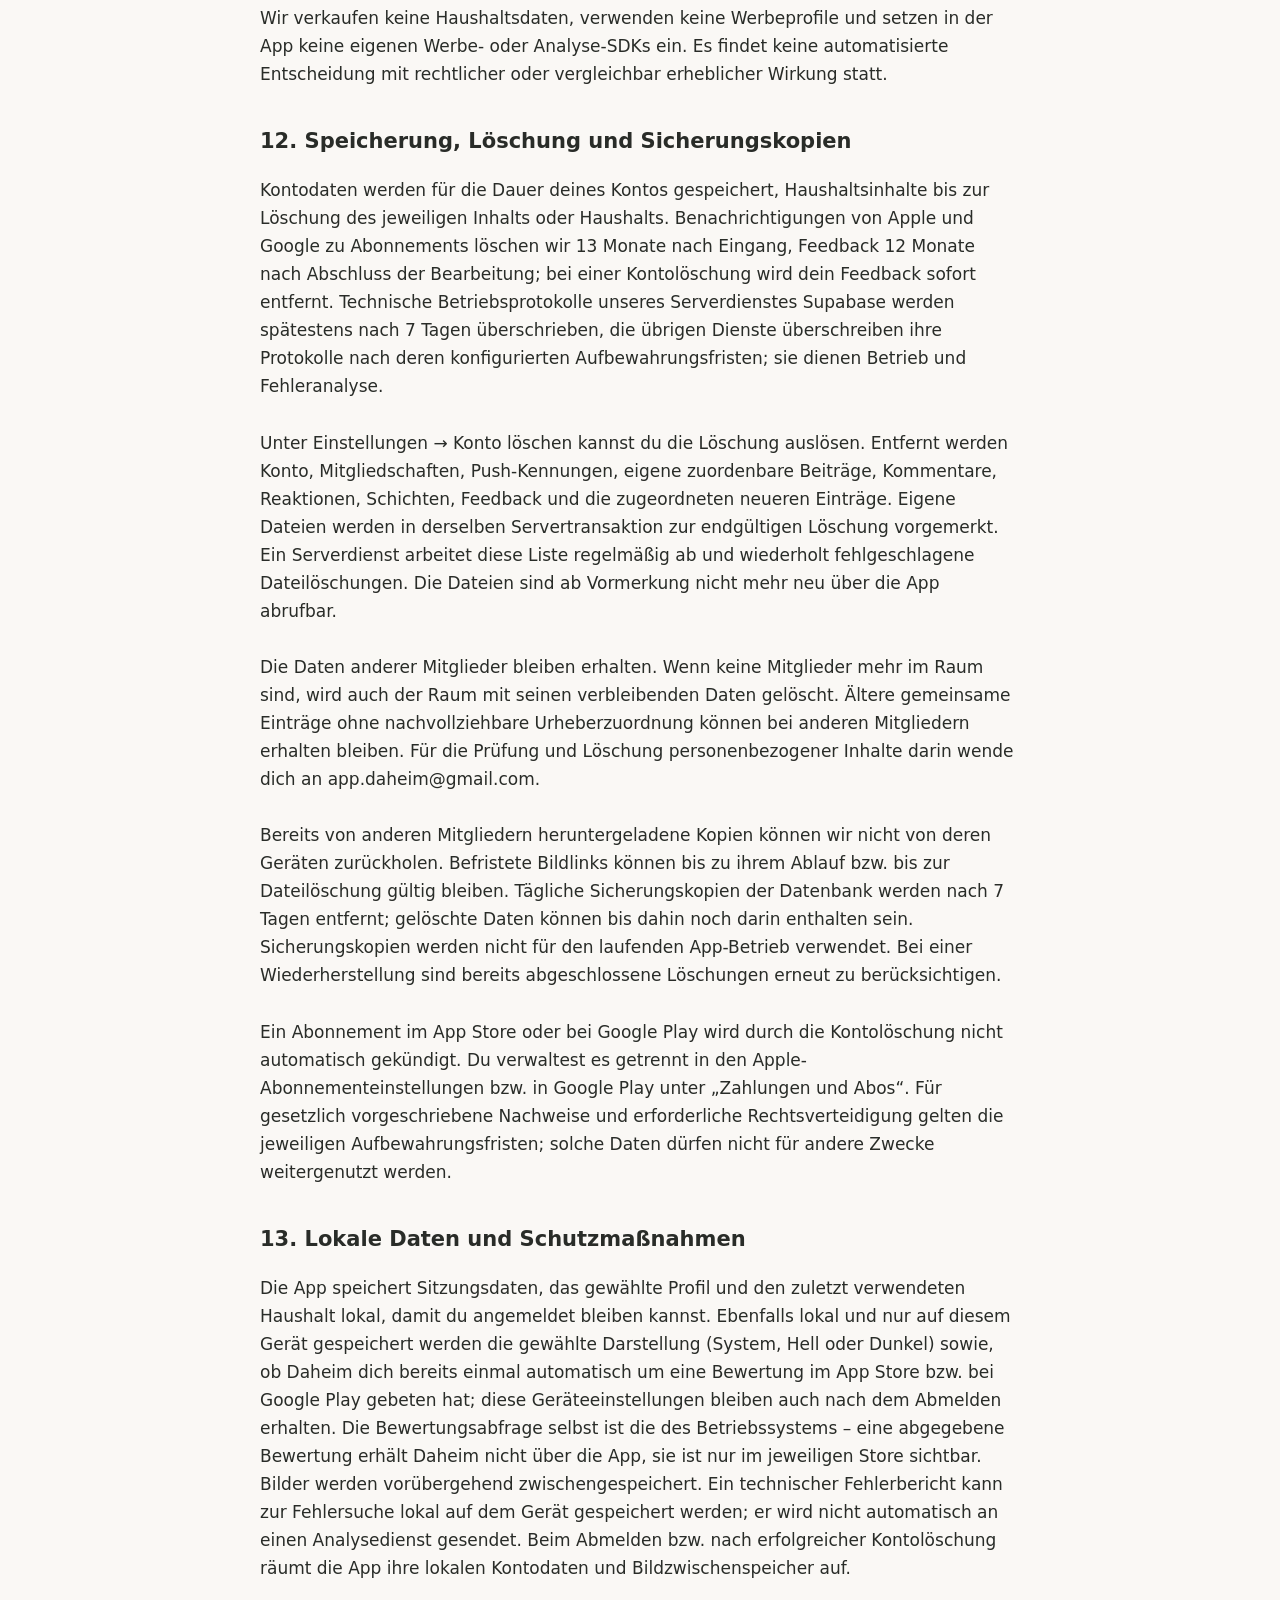
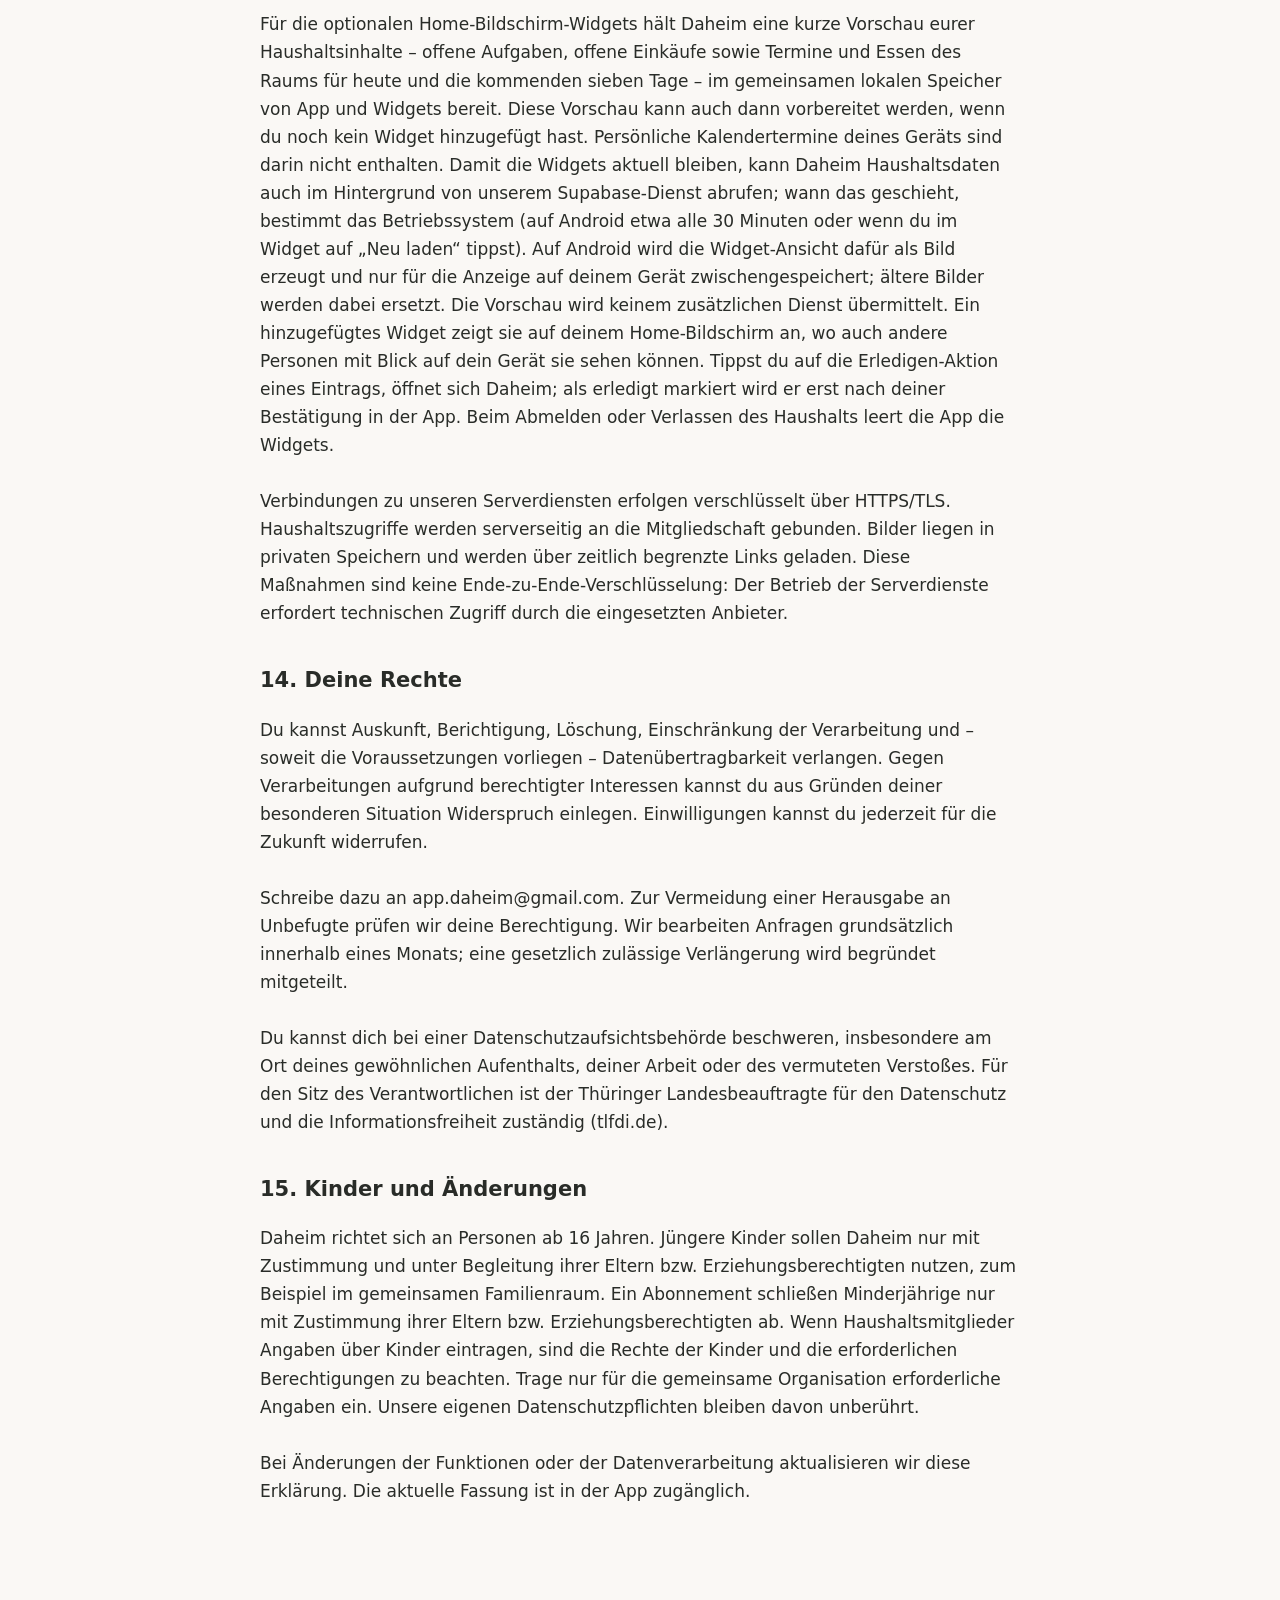
==== commit 3ce794d3: "Datenschutz Stand 19.10.2026: Abo über Google Play" ====
--- a/datenschutz.html
+++ b/datenschutz.html
@@ -1,4 +1,4 @@
-<!doctype html><html lang="de"><head><meta charset="utf-8"><meta name="viewport" content="width=device-width,initial-scale=1"><meta name="robots" content="noindex"><title>Daheim – Datenschutzerklärung</title><style>body{margin:0;background:#faf8f5;color:#292c28;font:17px/1.65 system-ui,sans-serif}main{max-width:760px;margin:auto;padding:40px 24px 80px}h1{font-size:32px}h2{margin-top:36px;font-size:21px}p{white-space:pre-line;overflow-wrap:anywhere}nav a{color:#42664a;margin-right:20px}</style></head><body><main><nav><a href="datenschutz.html">Datenschutz</a><a href="impressum.html">Impressum</a></nav><h1>Datenschutzerklärung</h1><p>Stand: 18. Oktober 2026</p><section><h2>1. Verantwortlicher und Kontakt</h2><p>Leonard Simon
+<!doctype html><html lang="de"><head><meta charset="utf-8"><meta name="viewport" content="width=device-width,initial-scale=1"><meta name="robots" content="noindex"><title>Daheim – Datenschutzerklärung</title><style>body{margin:0;background:#faf8f5;color:#292c28;font:17px/1.65 system-ui,sans-serif}main{max-width:760px;margin:auto;padding:40px 24px 80px}h1{font-size:32px}h2{margin-top:36px;font-size:21px}p{white-space:pre-line;overflow-wrap:anywhere}nav a{color:#42664a;margin-right:20px}</style></head><body><main><nav><a href="datenschutz.html">Datenschutz</a><a href="impressum.html">Impressum</a></nav><h1>Datenschutzerklärung</h1><p>Stand: 19. Oktober 2026</p><section><h2>1. Verantwortlicher und Kontakt</h2><p>Leonard Simon
 Am Brachberg 18
 99428 Grammetal
 Deutschland
@@ -32,11 +32,11 @@
 
 Du kannst Benachrichtigungen in den Geräteeinstellungen deaktivieren. Beim nächsten Abgleich entfernt Daheim die gespeicherte Gerätezuordnung. Beim Abmelden wird das aktuelle Gerät vom Versand abgemeldet; bei der Kontolöschung werden alle Push-Kennungen des Kontos entfernt.</p></section><section><h2>9. Abonnements und Kaufprüfung</h2><p>Bei einem Kauf im App Store wickelt Apple die Zahlung in eigener Verantwortung ab. Daheim erhält keine Zahlungs- oder Kreditkartendaten. Für die Freischaltung des Haushalts werden Produktkennung, Transaktionskennungen, Laufzeit, Verlängerungs- und Abonnementstatus verarbeitet.
 
-In der Android-App ist derzeit kein Kauf möglich. Ein Raum wird dort über ein bereits bestehendes Abo des Raums oder über einen Gratiscode freigeschaltet; Zahlungsdaten werden dabei nicht verarbeitet.
+Bei einem Kauf über Google Play wickelt Google (Google Ireland Limited) die Zahlung ab. Daheim erhält keine Zahlungs- oder Kreditkartendaten. Damit das Abo dem richtigen Haushalt zugeordnet wird, übergibt die App beim Kauf die interne Kennung deines Haushalts an Google Play. Unser Server fragt den Kauf mit dem Kauf-Token über die Google Play Developer API direkt bei Google ab und verarbeitet für die Freischaltung Produkt- und Plankennung, Kauf-Token, Bestellnummer, Laufzeit, Verlängerungs- und Abonnementstatus. Ob dir eine kostenlose Testphase angeboten wird, entscheidet Google anhand deines Google-Kontos.
 
 Die signierte Apple-Transaktion wird über eine Supabase-Funktion zur technischen Echtheitsprüfung an einen Dienst bei Vercel Inc. übermittelt. Haushaltsinhalte wie Fotos, Nachrichten und Budgeteinträge werden dafür nicht an Vercel gesendet. Gratiscodes und deren Einlösung werden gespeichert, um den jeweiligen Zugang zuzuordnen und eine unzulässige Mehrfachverwendung zu verhindern.
 
-Apple informiert unseren Server automatisch über Verlängerungen, Kündigungen, Zahlungsprobleme und Erstattungen deines Abonnements (App Store Server Notifications). Wir speichern diese signierten Nachrichten mit Transaktionskennungen und Status, um den Zugang deines Haushalts korrekt zu setzen und Fehler nachvollziehen zu können, und löschen sie 13 Monate nach ihrem Eingang. Sie enthalten keine Zahlungsdaten. Den aktuellen Stand des Abonnements (Laufzeit und Status) behalten wir, solange der Haushalt besteht. Rechnungen stellt Apple als Verkäufer im App Store aus.</p></section><section><h2>10. Feedback, Rezeptlinks und externe Angebote</h2><p>Wenn du Feedback sendest, speichern wir deine Nachricht, die Konto- und gegebenenfalls Haushaltszuordnung, deine E-Mail-Adresse, App-Version und Plattform zur Bearbeitung deiner Anfrage. Support-E-Mails werden außerdem im E-Mail-Postfach bei Google verarbeitet.
+Apple informiert unseren Server automatisch über Verlängerungen, Kündigungen, Zahlungsprobleme und Erstattungen deines Abonnements (App Store Server Notifications). Wir speichern diese signierten Nachrichten mit Transaktionskennungen und Status, um den Zugang deines Haushalts korrekt zu setzen und Fehler nachvollziehen zu können, und löschen sie 13 Monate nach ihrem Eingang. Sie enthalten keine Zahlungsdaten. Ebenso informiert Google unseren Server über Google Cloud Pub/Sub über Verlängerungen, Kündigungen, Zahlungsprobleme und Erstattungen (Real-time Developer Notifications); wir speichern diese Nachrichten mit Kauf-Token und Status und löschen sie 13 Monate nach ihrem Eingang. Sie enthalten keine Zahlungsdaten. Den aktuellen Stand des Abonnements (Laufzeit und Status) behalten wir, solange der Haushalt besteht. Rechnungen stellt Apple als Verkäufer im App Store aus.</p></section><section><h2>10. Feedback, Rezeptlinks und externe Angebote</h2><p>Wenn du Feedback sendest, speichern wir deine Nachricht, die Konto- und gegebenenfalls Haushaltszuordnung, deine E-Mail-Adresse, App-Version und Plattform zur Bearbeitung deiner Anfrage. Support-E-Mails werden außerdem im E-Mail-Postfach bei Google verarbeitet.
 
 Beim Rezeptimport wird der von dir eingegebene oder mit Daheim geteilte Link zusammen mit der Kennung deines Haushalts an unsere Supabase-Funktion übermittelt. Teilst du einen Link mit Daheim, startet der Abruf automatisch. Die Funktion ruft die Rezeptseite ab und gibt erkannte Rezeptdaten zurück; den Link selbst speichern wir dabei nicht, unsere Protokolle enthalten in der Regel nur den Namen der Website und einen Statuscode. Gib keine persönlichen oder vertraulichen Links ein.
 
@@ -50,13 +50,13 @@
 
 Produktsuche beim Scannen: Ist ein gescannter Barcode in eurem Haushalt noch nicht gespeichert, fragt die App die Produktangaben direkt bei Open Food Facts ab, einem gemeinnützigen Projekt mit Sitz in Frankreich (bei Bedarf auch bei den Schwesterdatenbanken Open Beauty Facts und Open Products Facts). Übermittelt wird nur die Barcode-Nummer. Wie bei jedem Webseitenaufruf erhält der Anbieter dabei technisch die IP-Adresse deines Geräts sowie eine App-Kennung mit App-Name und Version. Konto-, Profil- oder Haushaltsdaten werden nicht übermittelt. Die Abfrage erfolgt nur, wenn du scannst, und dient der Bereitstellung dieser Funktion. Informationen des Anbieters: world.openfoodfacts.org/privacy. Die Produktdaten stammen von Open Food Facts und stehen unter der Open Database License (ODbL). Was du zu einem Produkt bestätigst oder ergänzt, speichert Daheim in eurem Haushalt, damit es beim nächsten Scan wiedererkannt wird.</p></section><section><h2>11. Dienstleister und Übermittlungen ins Ausland</h2><p>Supabase stellt Anmeldung, Datenbank, Dateispeicher, Synchronisierung und Serverfunktionen bereit. Die primäre Datenbank, Anmeldung und Dateispeicherung unseres Projekts liegen in Irland (EU). Diese Regionseinstellung bedeutet nicht, dass sämtliche Betriebs-, Support- und Unterauftragsverarbeitungen ausschließlich in der EU stattfinden.
 
-Brevo (Sendinblue SAS, Frankreich) versendet die Anmelde-E-Mails. Expo und die Geräteanbieter stellen Push-Nachrichten zu. Vercel betreibt die technische Kaufprüfung. TikTok erhält beim Rezeptimport per TikTok-Link den Video-Link (siehe Abschnitt 10). Google verarbeitet E-Mails, wenn du uns per E-Mail kontaktierst. Apple verarbeitet App-Store-Käufe und TestFlight-Daten nach seinen eigenen Datenschutzhinweisen. Google (Google Ireland Limited) stellt die Android-App über Google Play bereit und verarbeitet dabei Daten zu Download, Installation und Tests nach seinen eigenen Datenschutzhinweisen.
+Brevo (Sendinblue SAS, Frankreich) versendet die Anmelde-E-Mails. Expo und die Geräteanbieter stellen Push-Nachrichten zu. Vercel betreibt die technische Kaufprüfung. TikTok erhält beim Rezeptimport per TikTok-Link den Video-Link (siehe Abschnitt 10). Google verarbeitet E-Mails, wenn du uns per E-Mail kontaktierst. Apple verarbeitet App-Store-Käufe und TestFlight-Daten nach seinen eigenen Datenschutzhinweisen. Google (Google Ireland Limited) stellt die Android-App über Google Play bereit, wickelt Käufe über Google Play ab, stellt die Kaufbenachrichtigungen über Google Cloud zu und verarbeitet dabei Daten zu Download, Installation, Käufen und Tests nach seinen eigenen Datenschutzhinweisen.
 
 Bei diesen Anbietern und deren Unterauftragnehmern können Verarbeitungen außerhalb der EU bzw. des EWR stattfinden, insbesondere in den USA. Die anwendbaren Garantien ergeben sich aus den jeweiligen Datenschutzverträgen und gegebenenfalls Angemessenheitsbeschlüssen oder Standardvertragsklauseln. Informationen zu den für unsere Nutzung geltenden Vereinbarungen und eine Kopie der einschlägigen Garantien kannst du unter app.daheim@gmail.com anfordern.
 
 Informationen der Anbieter: supabase.com/privacy, brevo.com/legal/privacypolicy, expo.dev/privacy, vercel.com/legal/privacy-policy, policies.google.com/privacy, apple.com/legal/privacy und tiktok.com/legal/privacy-policy-eea.
 
-Wir verkaufen keine Haushaltsdaten, verwenden keine Werbeprofile und setzen in der App keine eigenen Werbe- oder Analyse-SDKs ein. Es findet keine automatisierte Entscheidung mit rechtlicher oder vergleichbar erheblicher Wirkung statt.</p></section><section><h2>12. Speicherung, Löschung und Sicherungskopien</h2><p>Kontodaten werden für die Dauer deines Kontos gespeichert, Haushaltsinhalte bis zur Löschung des jeweiligen Inhalts oder Haushalts. Benachrichtigungen von Apple zu Abonnements löschen wir 13 Monate nach Eingang, Feedback 12 Monate nach Abschluss der Bearbeitung; bei einer Kontolöschung wird dein Feedback sofort entfernt. Technische Betriebsprotokolle unseres Serverdienstes Supabase werden spätestens nach 7 Tagen überschrieben, die übrigen Dienste überschreiben ihre Protokolle nach deren konfigurierten Aufbewahrungsfristen; sie dienen Betrieb und Fehleranalyse.
+Wir verkaufen keine Haushaltsdaten, verwenden keine Werbeprofile und setzen in der App keine eigenen Werbe- oder Analyse-SDKs ein. Es findet keine automatisierte Entscheidung mit rechtlicher oder vergleichbar erheblicher Wirkung statt.</p></section><section><h2>12. Speicherung, Löschung und Sicherungskopien</h2><p>Kontodaten werden für die Dauer deines Kontos gespeichert, Haushaltsinhalte bis zur Löschung des jeweiligen Inhalts oder Haushalts. Benachrichtigungen von Apple und Google zu Abonnements löschen wir 13 Monate nach Eingang, Feedback 12 Monate nach Abschluss der Bearbeitung; bei einer Kontolöschung wird dein Feedback sofort entfernt. Technische Betriebsprotokolle unseres Serverdienstes Supabase werden spätestens nach 7 Tagen überschrieben, die übrigen Dienste überschreiben ihre Protokolle nach deren konfigurierten Aufbewahrungsfristen; sie dienen Betrieb und Fehleranalyse.
 
 Unter Einstellungen → Konto löschen kannst du die Löschung auslösen. Entfernt werden Konto, Mitgliedschaften, Push-Kennungen, eigene zuordenbare Beiträge, Kommentare, Reaktionen, Schichten, Feedback und die zugeordneten neueren Einträge. Eigene Dateien werden in derselben Servertransaktion zur endgültigen Löschung vorgemerkt. Ein Serverdienst arbeitet diese Liste regelmäßig ab und wiederholt fehlgeschlagene Dateilöschungen. Die Dateien sind ab Vormerkung nicht mehr neu über die App abrufbar.
 
@@ -64,7 +64,7 @@
 
 Bereits von anderen Mitgliedern heruntergeladene Kopien können wir nicht von deren Geräten zurückholen. Befristete Bildlinks können bis zu ihrem Ablauf bzw. bis zur Dateilöschung gültig bleiben. Tägliche Sicherungskopien der Datenbank werden nach 7 Tagen entfernt; gelöschte Daten können bis dahin noch darin enthalten sein. Sicherungskopien werden nicht für den laufenden App-Betrieb verwendet. Bei einer Wiederherstellung sind bereits abgeschlossene Löschungen erneut zu berücksichtigen.
 
-Ein App-Store-Abonnement wird durch die Kontolöschung nicht automatisch gekündigt. Du verwaltest es getrennt in den Apple-Abonnementeinstellungen. Für gesetzlich vorgeschriebene Nachweise und erforderliche Rechtsverteidigung gelten die jeweiligen Aufbewahrungsfristen; solche Daten dürfen nicht für andere Zwecke weitergenutzt werden.</p></section><section><h2>13. Lokale Daten und Schutzmaßnahmen</h2><p>Die App speichert Sitzungsdaten, das gewählte Profil und den zuletzt verwendeten Haushalt lokal, damit du angemeldet bleiben kannst. Ebenfalls lokal und nur auf diesem Gerät gespeichert werden die gewählte Darstellung (System, Hell oder Dunkel) sowie, ob Daheim dich bereits einmal automatisch um eine Bewertung im App Store bzw. bei Google Play gebeten hat; diese Geräteeinstellungen bleiben auch nach dem Abmelden erhalten. Die Bewertungsabfrage selbst ist die des Betriebssystems – eine abgegebene Bewertung erhält Daheim nicht über die App, sie ist nur im jeweiligen Store sichtbar. Bilder werden vorübergehend zwischengespeichert. Ein technischer Fehlerbericht kann zur Fehlersuche lokal auf dem Gerät gespeichert werden; er wird nicht automatisch an einen Analysedienst gesendet. Beim Abmelden bzw. nach erfolgreicher Kontolöschung räumt die App ihre lokalen Kontodaten und Bildzwischenspeicher auf.
+Ein Abonnement im App Store oder bei Google Play wird durch die Kontolöschung nicht automatisch gekündigt. Du verwaltest es getrennt in den Apple-Abonnementeinstellungen bzw. in Google Play unter „Zahlungen und Abos“. Für gesetzlich vorgeschriebene Nachweise und erforderliche Rechtsverteidigung gelten die jeweiligen Aufbewahrungsfristen; solche Daten dürfen nicht für andere Zwecke weitergenutzt werden.</p></section><section><h2>13. Lokale Daten und Schutzmaßnahmen</h2><p>Die App speichert Sitzungsdaten, das gewählte Profil und den zuletzt verwendeten Haushalt lokal, damit du angemeldet bleiben kannst. Ebenfalls lokal und nur auf diesem Gerät gespeichert werden die gewählte Darstellung (System, Hell oder Dunkel) sowie, ob Daheim dich bereits einmal automatisch um eine Bewertung im App Store bzw. bei Google Play gebeten hat; diese Geräteeinstellungen bleiben auch nach dem Abmelden erhalten. Die Bewertungsabfrage selbst ist die des Betriebssystems – eine abgegebene Bewertung erhält Daheim nicht über die App, sie ist nur im jeweiligen Store sichtbar. Bilder werden vorübergehend zwischengespeichert. Ein technischer Fehlerbericht kann zur Fehlersuche lokal auf dem Gerät gespeichert werden; er wird nicht automatisch an einen Analysedienst gesendet. Beim Abmelden bzw. nach erfolgreicher Kontolöschung räumt die App ihre lokalen Kontodaten und Bildzwischenspeicher auf.
 
 Für die optionalen Home-Bildschirm-Widgets hält Daheim eine kurze Vorschau eurer Haushaltsinhalte – offene Aufgaben, offene Einkäufe sowie Termine und Essen des Raums für heute und die kommenden sieben Tage – im gemeinsamen lokalen Speicher von App und Widgets bereit. Diese Vorschau kann auch dann vorbereitet werden, wenn du noch kein Widget hinzugefügt hast. Persönliche Kalendertermine deines Geräts sind darin nicht enthalten. Damit die Widgets aktuell bleiben, kann Daheim Haushaltsdaten auch im Hintergrund von unserem Supabase-Dienst abrufen; wann das geschieht, bestimmt das Betriebssystem (auf Android etwa alle 30 Minuten oder wenn du im Widget auf „Neu laden“ tippst). Auf Android wird die Widget-Ansicht dafür als Bild erzeugt und nur für die Anzeige auf deinem Gerät zwischengespeichert; ältere Bilder werden dabei ersetzt. Die Vorschau wird keinem zusätzlichen Dienst übermittelt. Ein hinzugefügtes Widget zeigt sie auf deinem Home-Bildschirm an, wo auch andere Personen mit Blick auf dein Gerät sie sehen können. Tippst du auf die Erledigen-Aktion eines Eintrags, öffnet sich Daheim; als erledigt markiert wird er erst nach deiner Bestätigung in der App. Beim Abmelden oder Verlassen des Haushalts leert die App die Widgets.
 
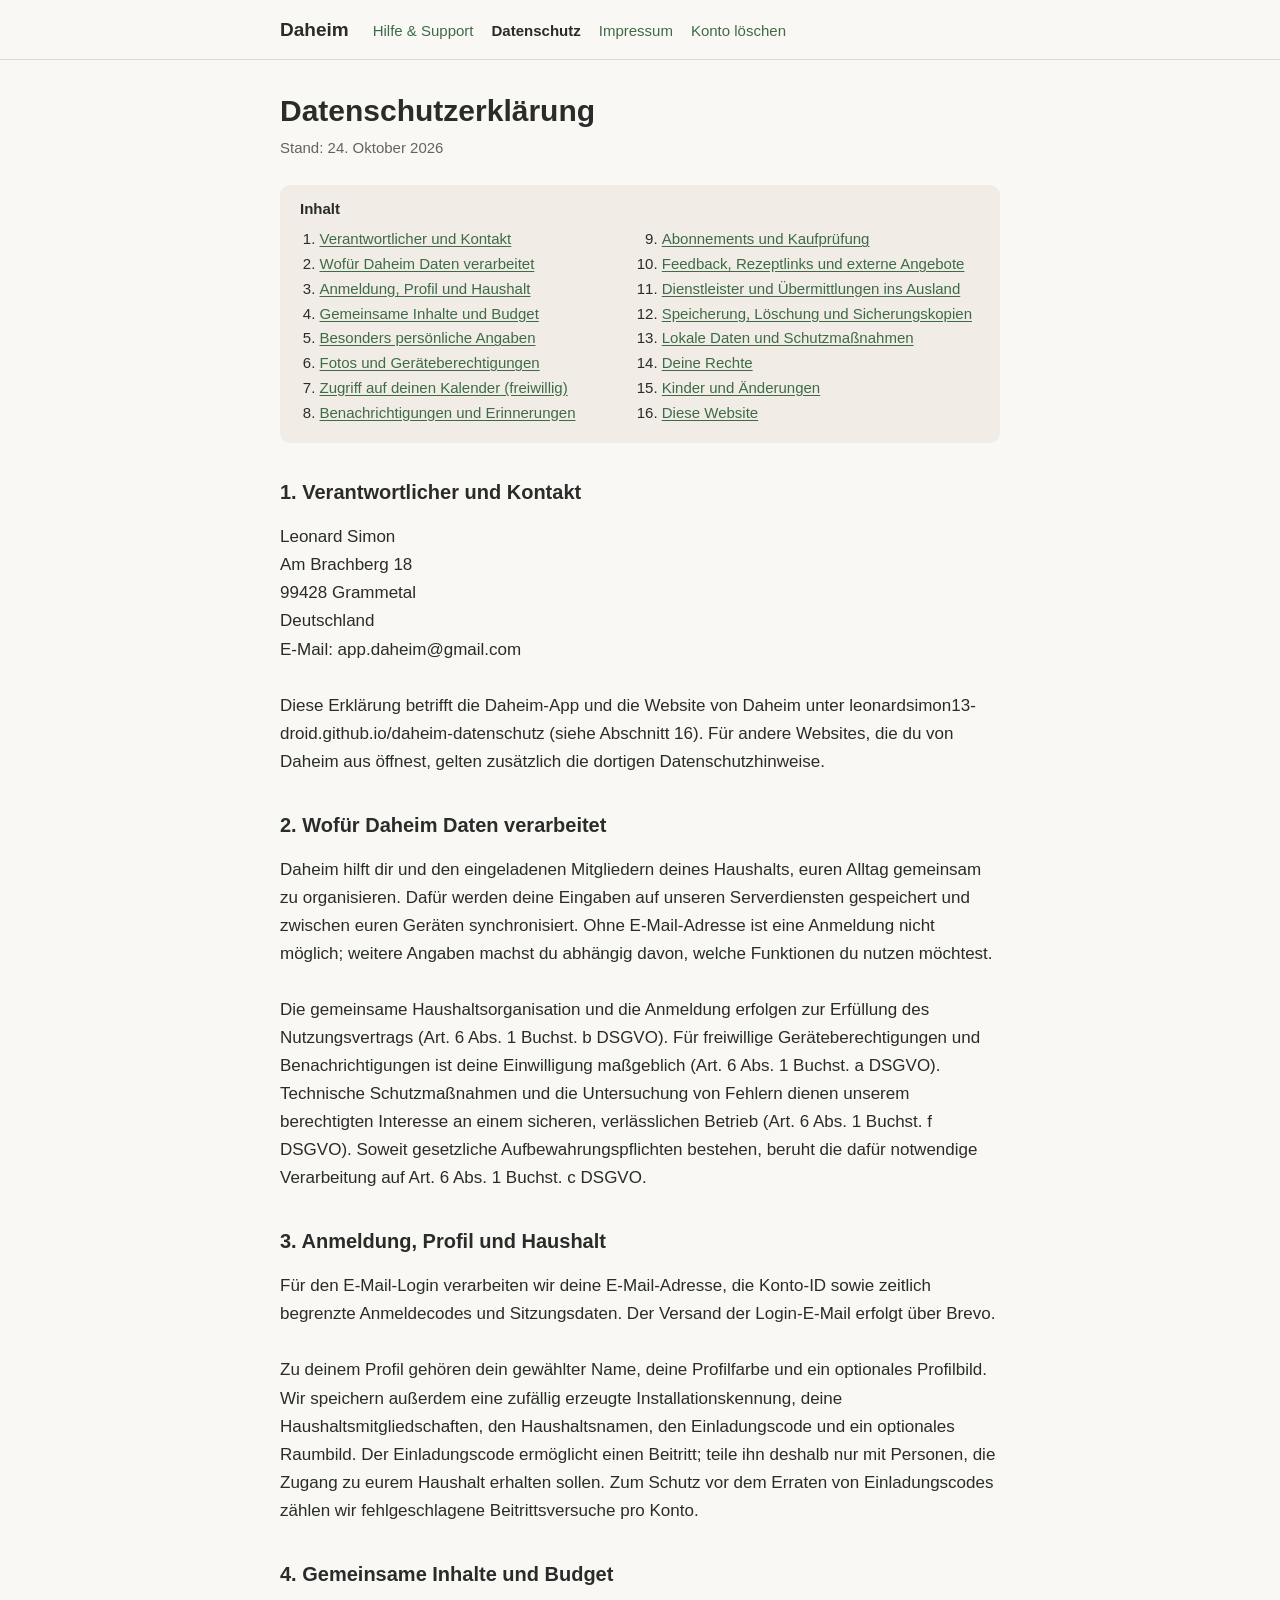
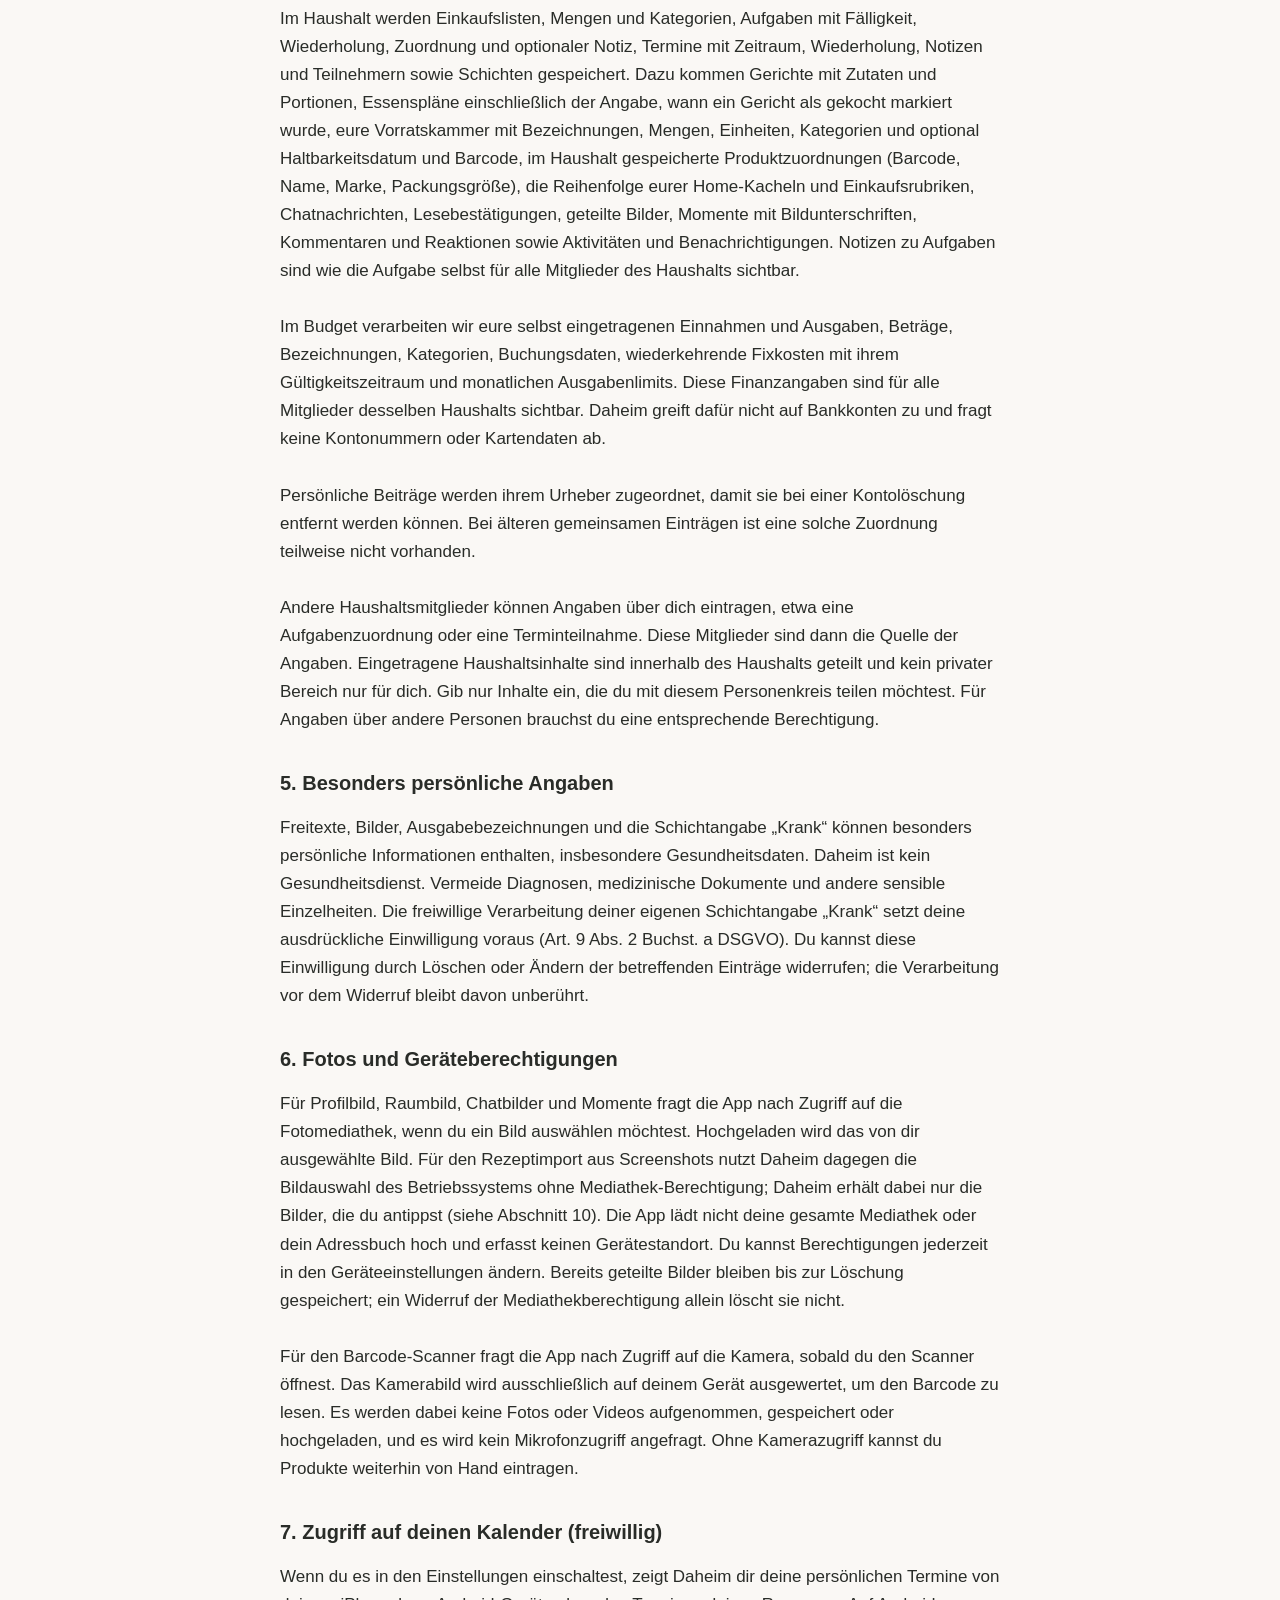
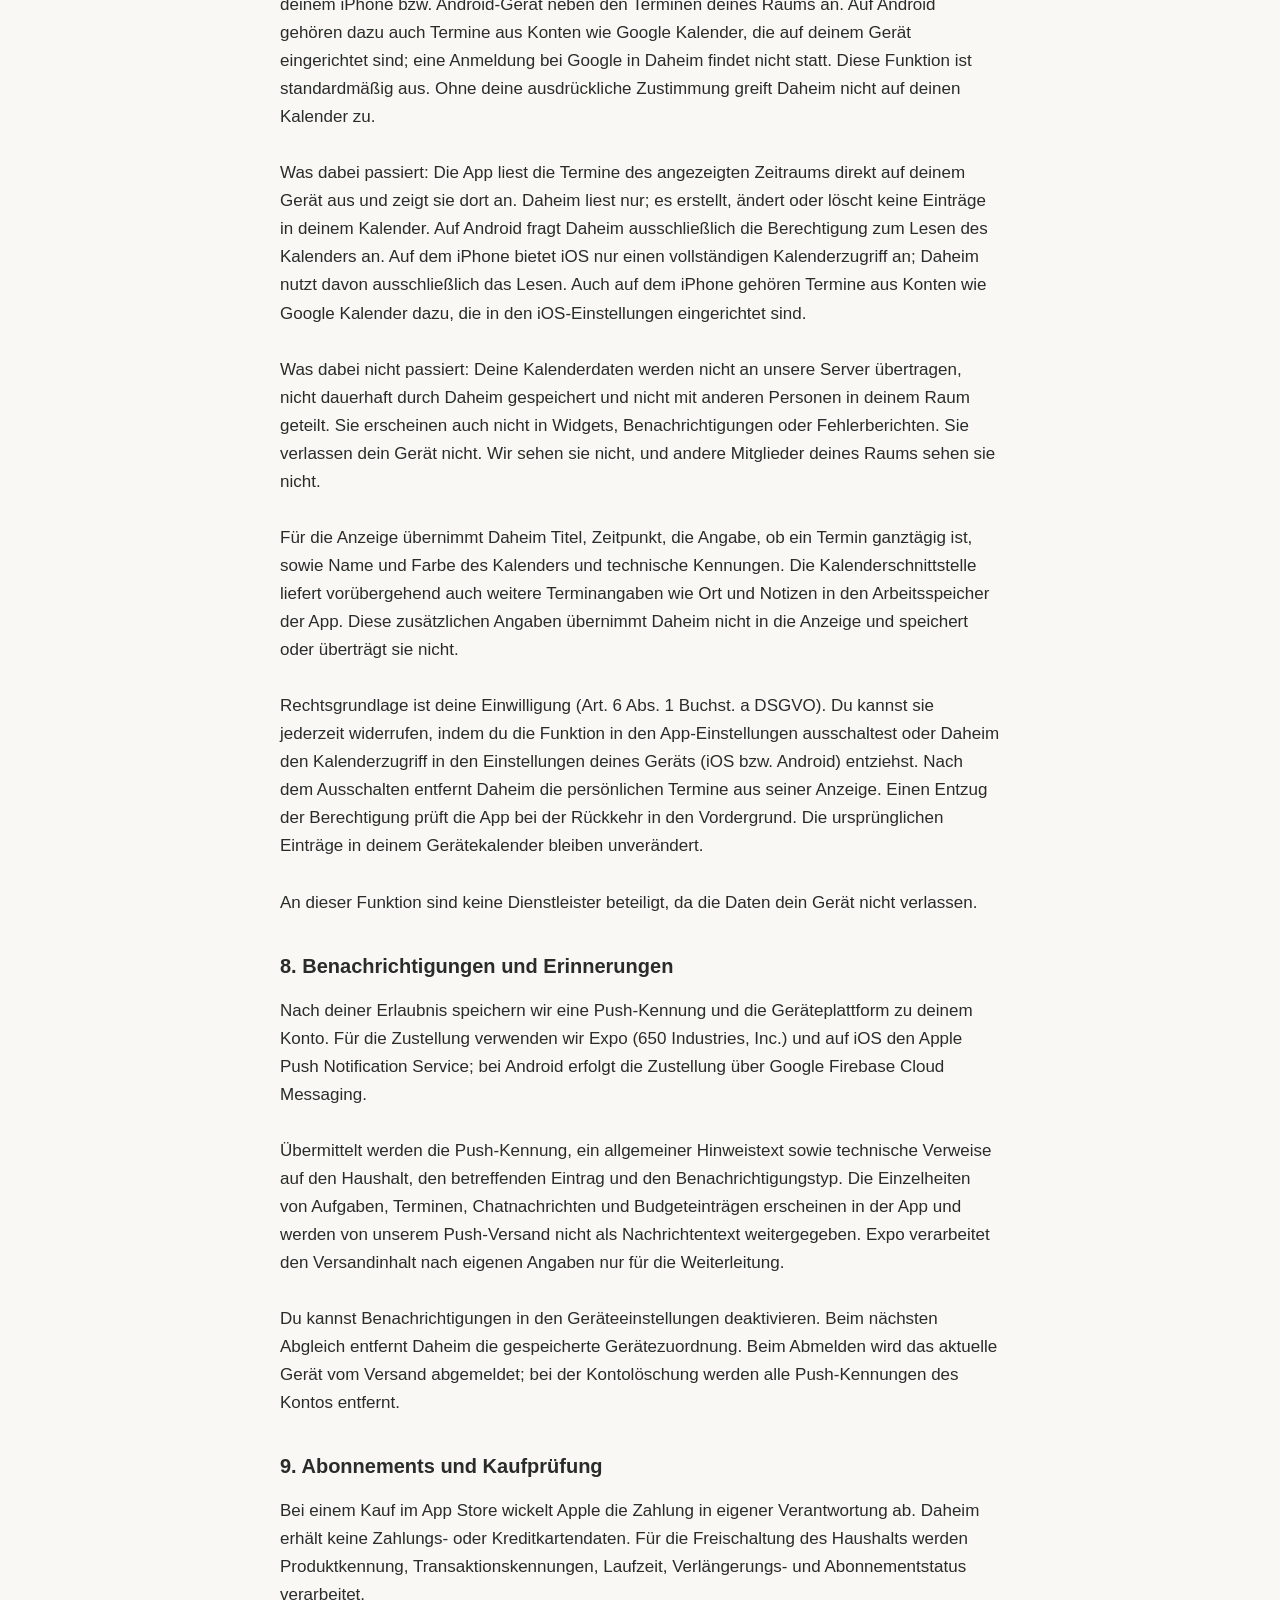
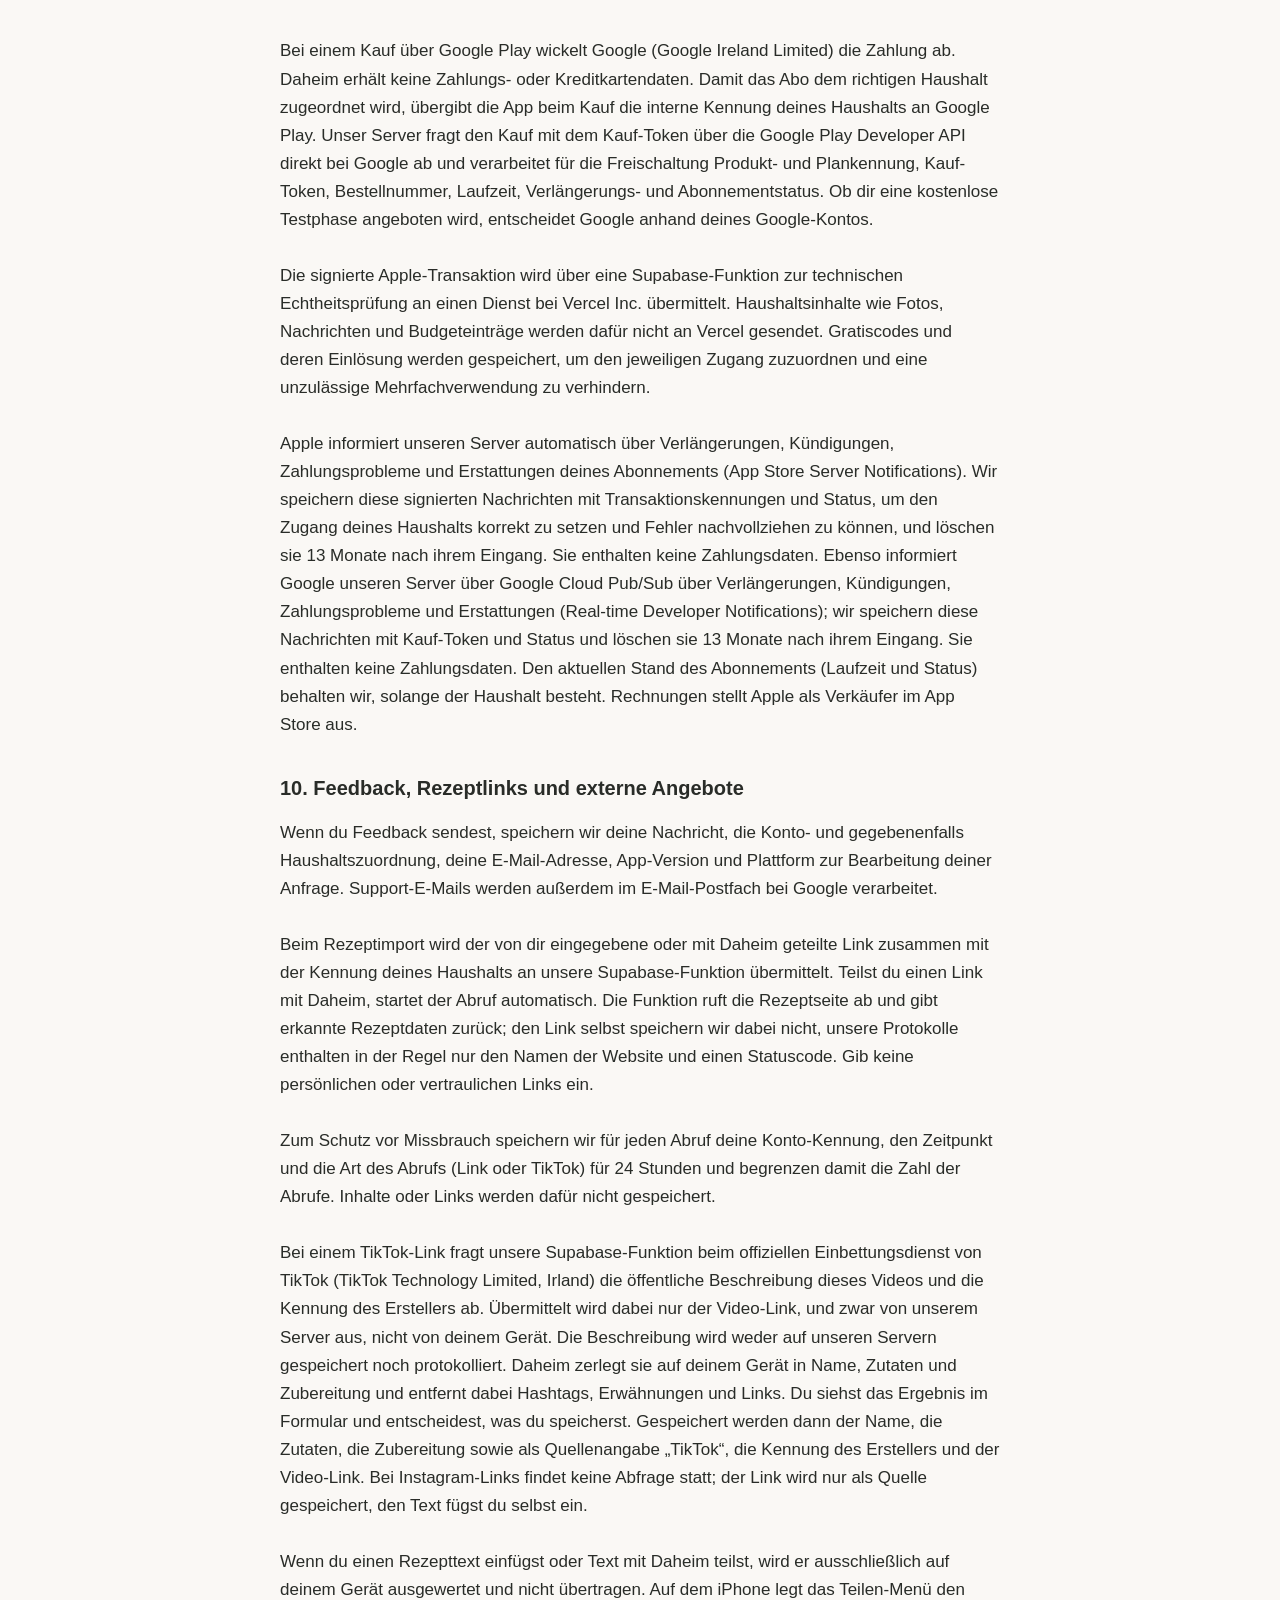
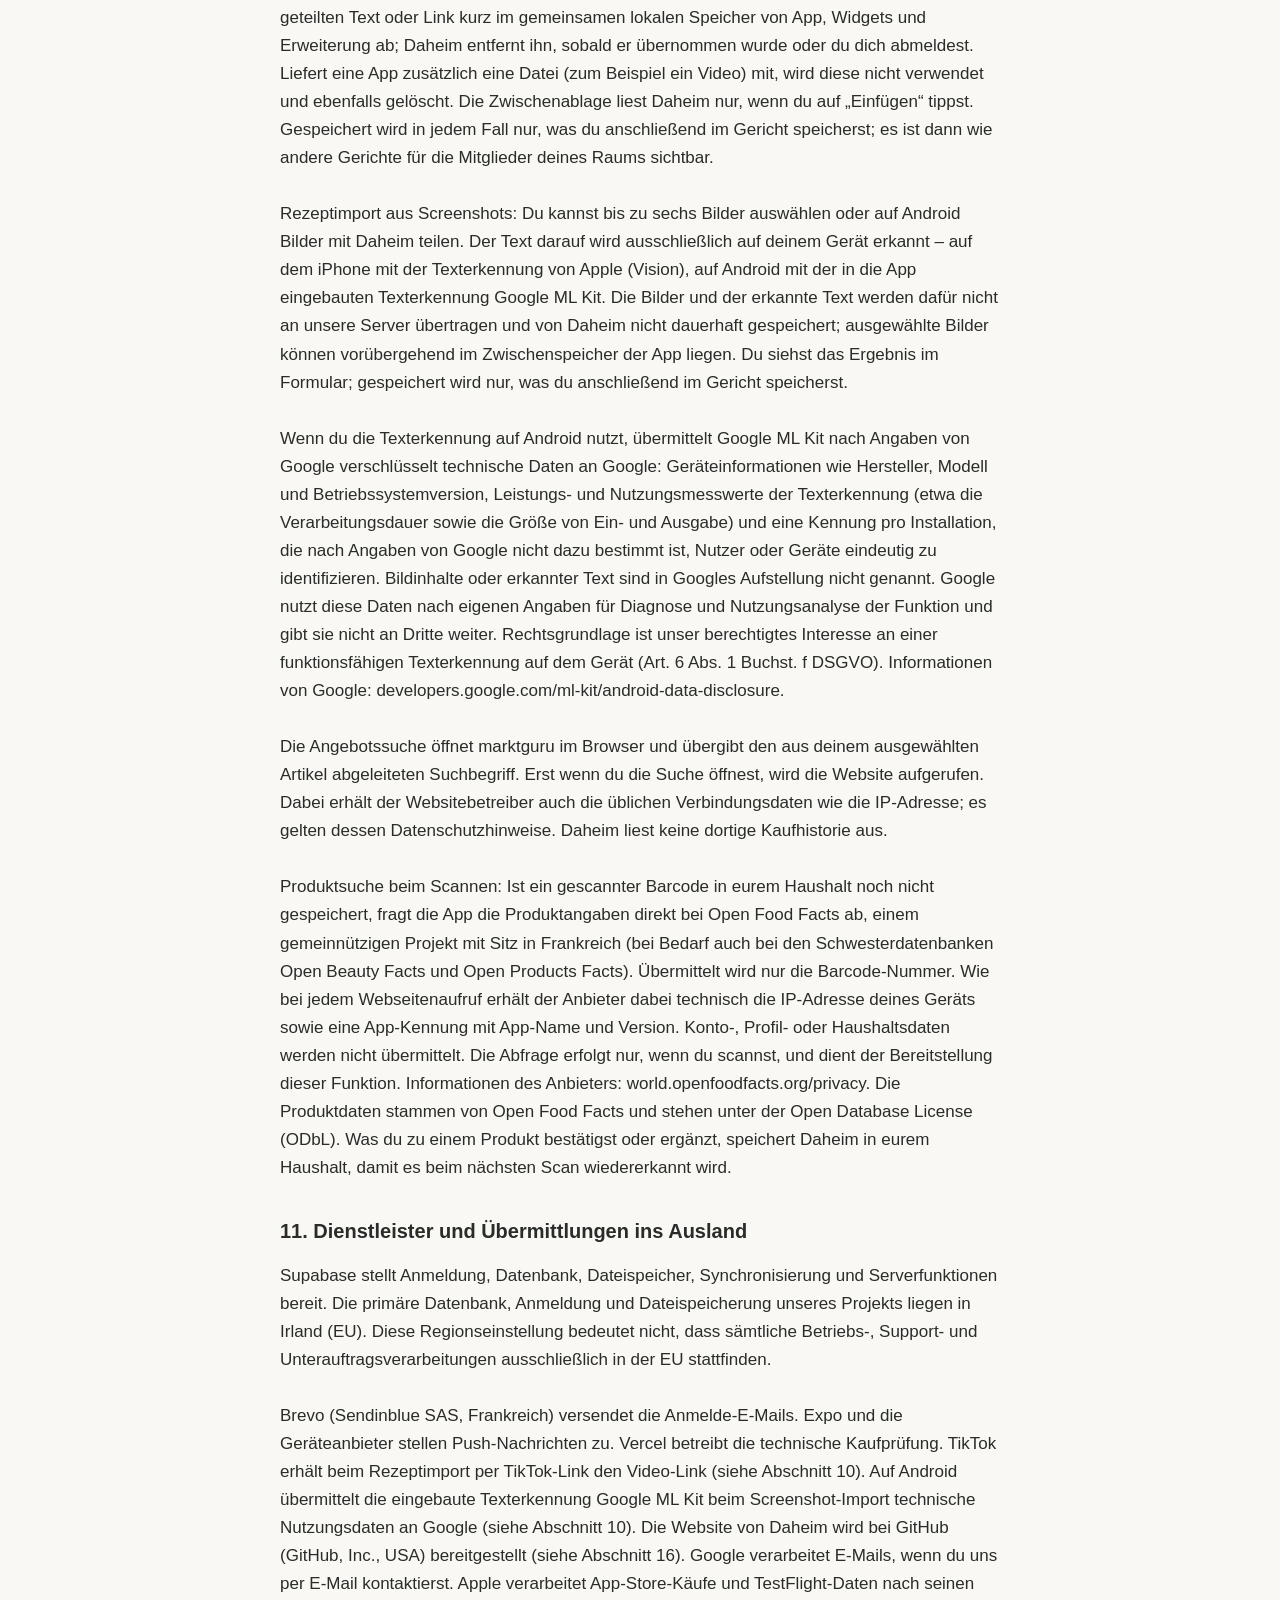
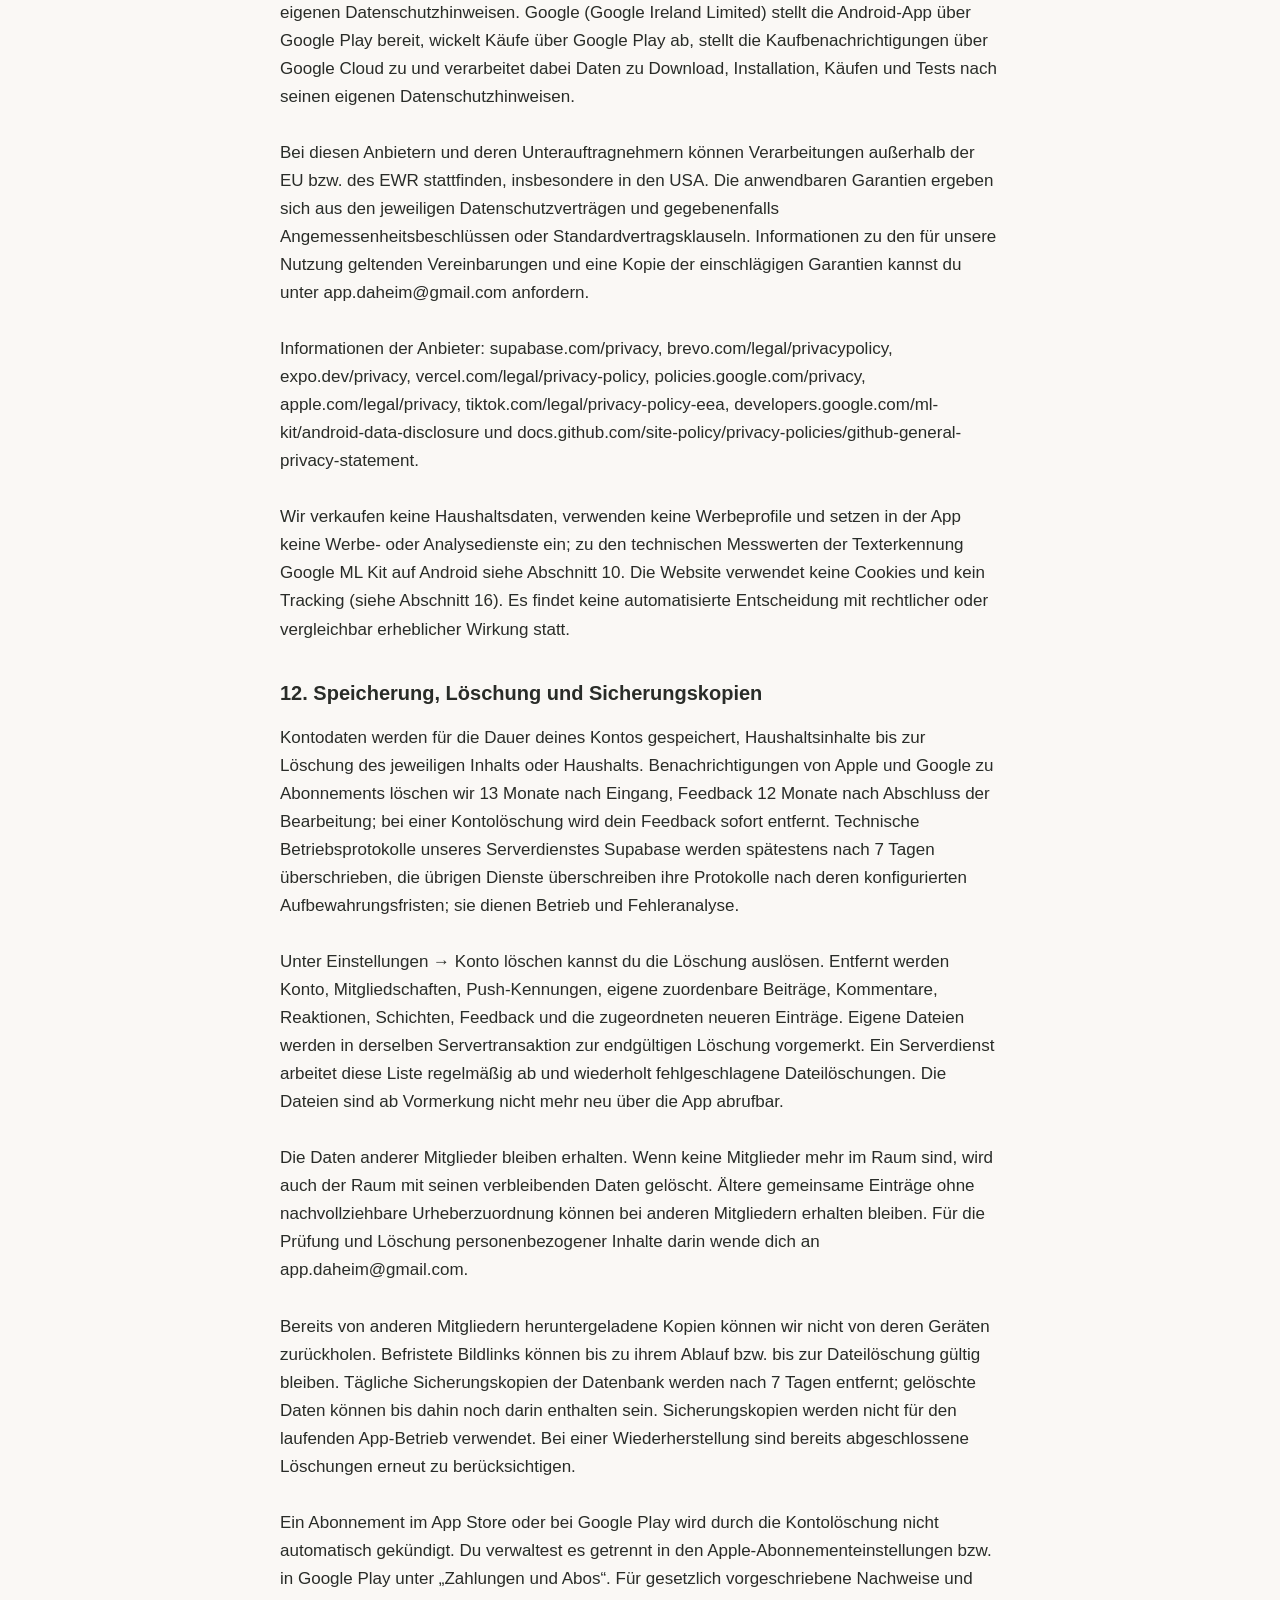
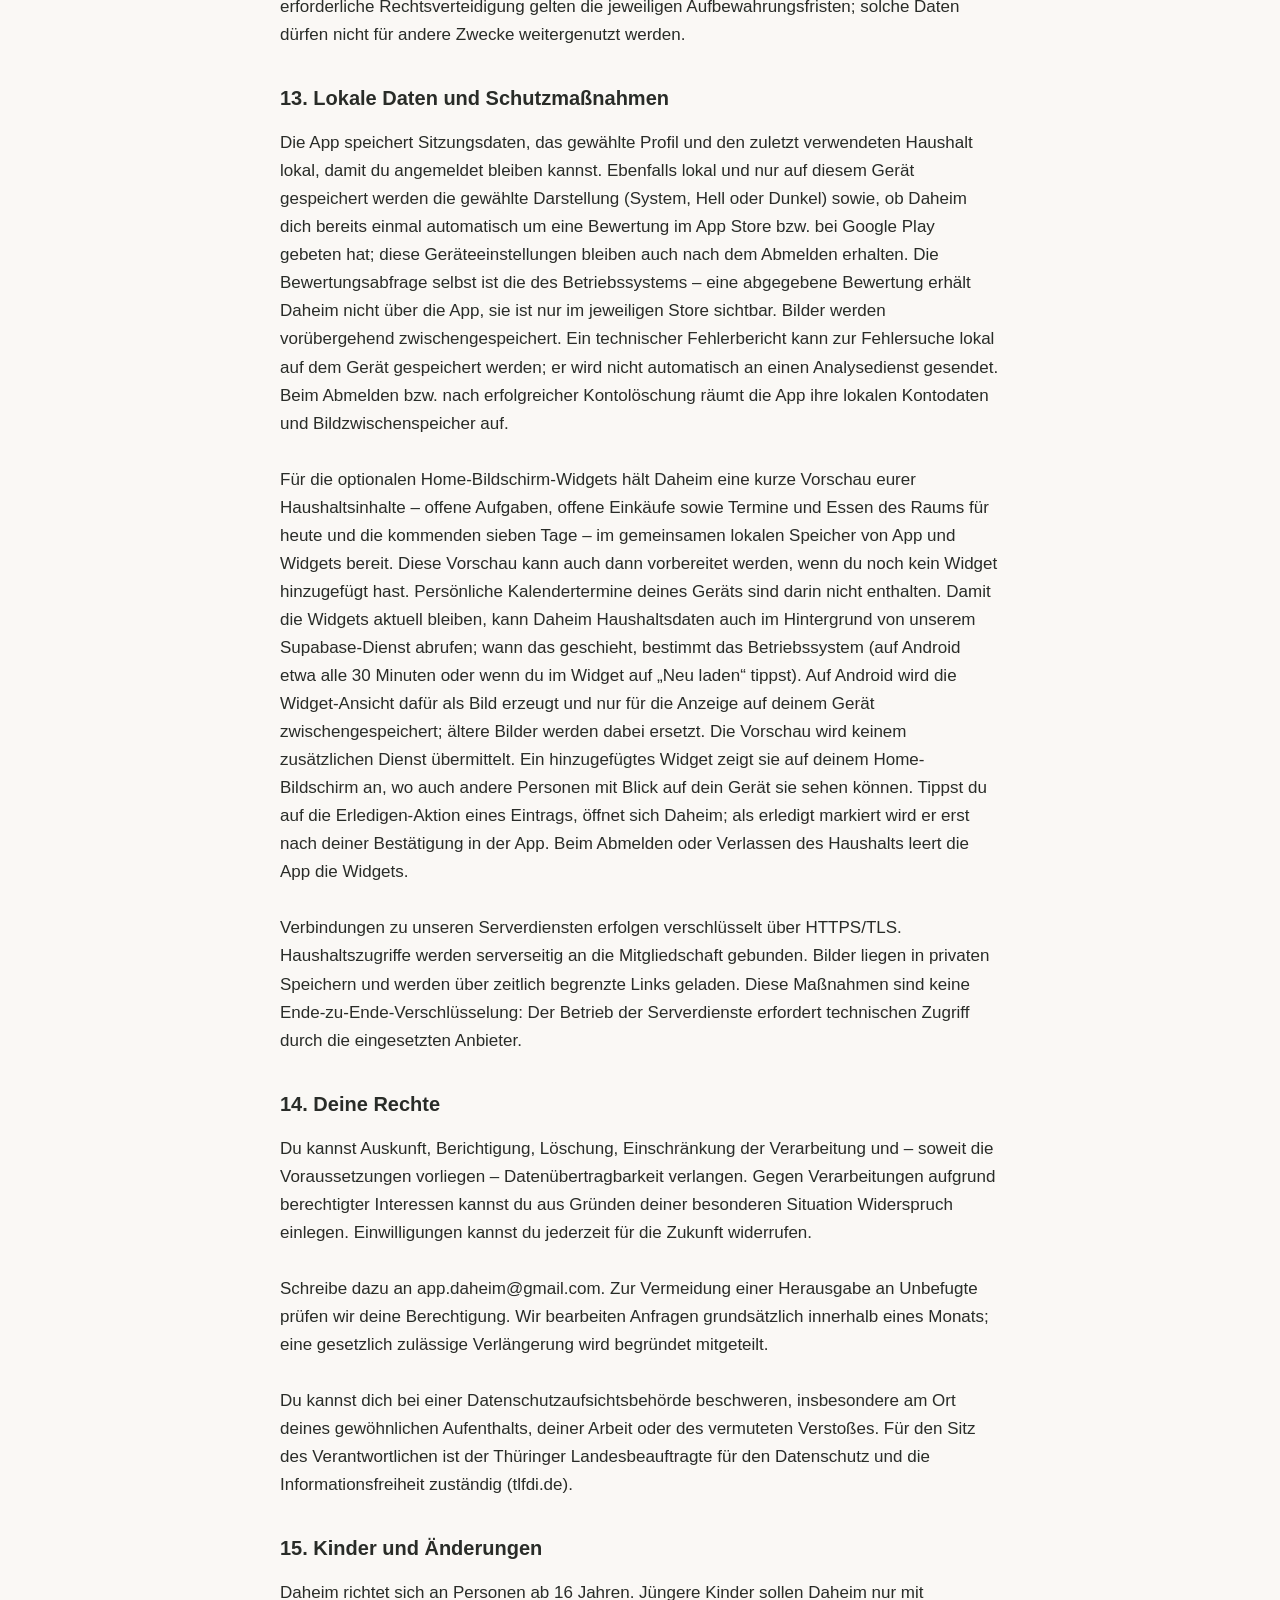
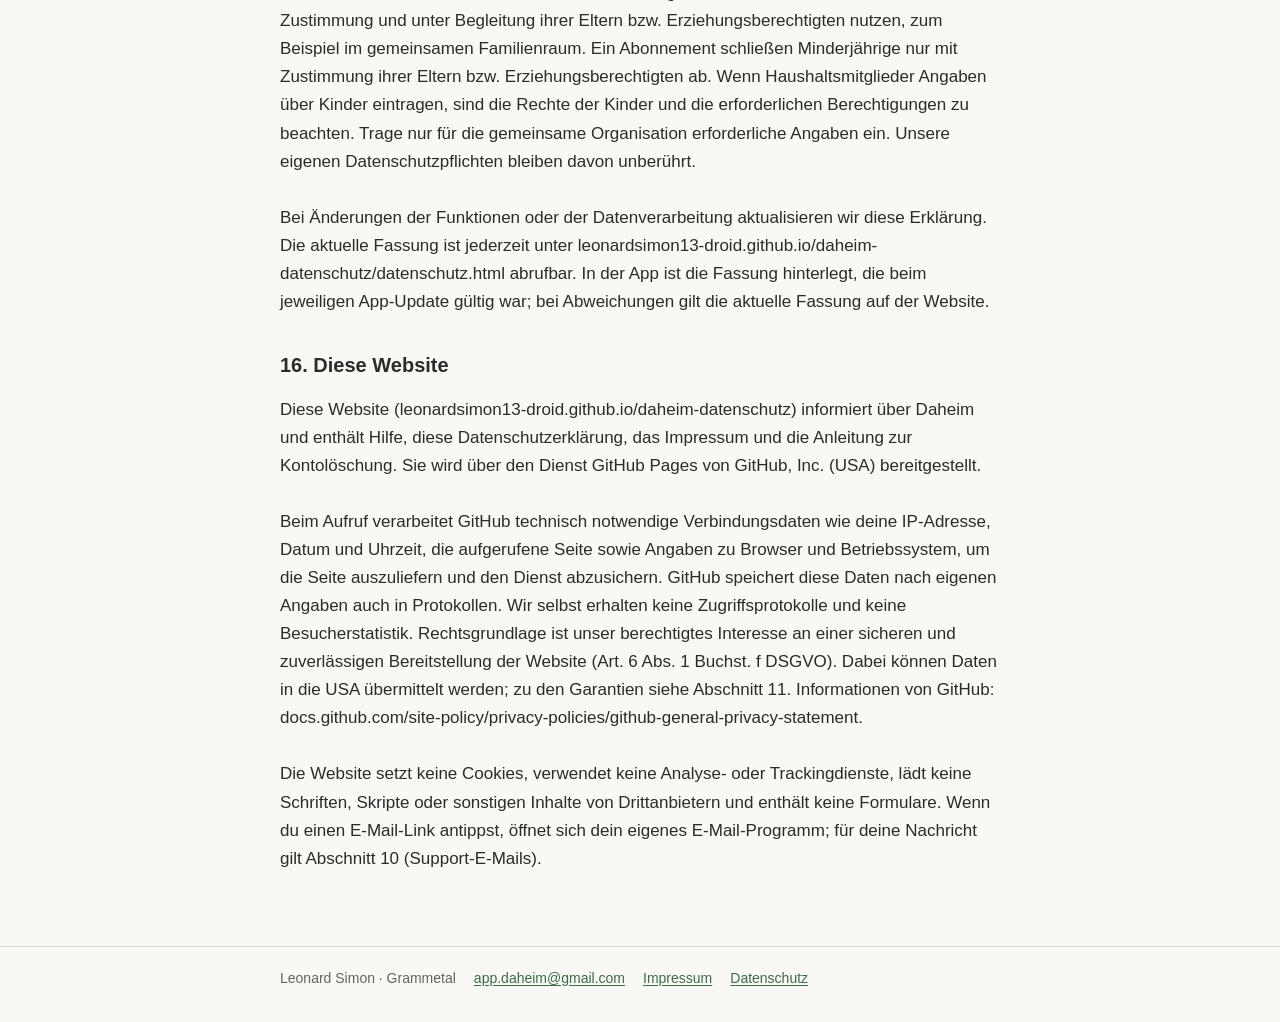
==== commit 809df0b6: "Website-Prüfung 24.10.2026: Datenschutz, Hilfe, Abo-Infos, Sicherheit - Datenschutzerklärung Stand 2" ====
--- a/datenschutz.html
+++ b/datenschutz.html
@@ -1,22 +1,44 @@
-<!doctype html><html lang="de"><head><meta charset="utf-8"><meta name="viewport" content="width=device-width,initial-scale=1"><meta name="robots" content="noindex"><title>Daheim – Datenschutzerklärung</title><style>body{margin:0;background:#faf8f5;color:#292c28;font:17px/1.65 system-ui,sans-serif}main{max-width:760px;margin:auto;padding:40px 24px 80px}h1{font-size:32px}h2{margin-top:36px;font-size:21px}p{white-space:pre-line;overflow-wrap:anywhere}nav a{color:#42664a;margin-right:20px}</style></head><body><main><nav><a href="datenschutz.html">Datenschutz</a><a href="impressum.html">Impressum</a></nav><h1>Datenschutzerklärung</h1><p>Stand: 19. Oktober 2026</p><section><h2>1. Verantwortlicher und Kontakt</h2><p>Leonard Simon
+<!DOCTYPE html>
+<html lang="de">
+<head>
+<meta charset="utf-8">
+<meta name="viewport" content="width=device-width, initial-scale=1">
+<meta http-equiv="Content-Security-Policy" content="default-src 'none'; style-src 'self'; img-src 'self'; base-uri 'none'; form-action 'none'">
+<meta name="referrer" content="strict-origin-when-cross-origin">
+<title>Datenschutzerklärung – Daheim</title>
+<meta name="description" content="Datenschutzerklärung der Daheim-App und dieser Website.">
+<link rel="stylesheet" href="stil.css">
+</head>
+<body>
+<header class="kopf"><div class="kopf-innen"><a class="marke" href="hilfe.html">Daheim</a><nav aria-label="Hauptnavigation"><a href="hilfe.html">Hilfe &amp; Support</a><a href="datenschutz.html" aria-current="page">Datenschutz</a><a href="impressum.html">Impressum</a><a href="konto-loeschen.html">Konto löschen</a></nav></div></header>
+<main>
+<div class="rechtstext"><h1>Datenschutzerklärung</h1><p class="stand">Stand: 24. Oktober 2026</p>
+<nav class="inhalt" aria-label="Inhalt"><strong>Inhalt</strong><ol><li><a href="#a1">Verantwortlicher und Kontakt</a></li><li><a href="#a2">Wofür Daheim Daten verarbeitet</a></li><li><a href="#a3">Anmeldung, Profil und Haushalt</a></li><li><a href="#a4">Gemeinsame Inhalte und Budget</a></li><li><a href="#a5">Besonders persönliche Angaben</a></li><li><a href="#a6">Fotos und Geräteberechtigungen</a></li><li><a href="#a7">Zugriff auf deinen Kalender (freiwillig)</a></li><li><a href="#a8">Benachrichtigungen und Erinnerungen</a></li><li><a href="#a9">Abonnements und Kaufprüfung</a></li><li><a href="#a10">Feedback, Rezeptlinks und externe Angebote</a></li><li><a href="#a11">Dienstleister und Übermittlungen ins Ausland</a></li><li><a href="#a12">Speicherung, Löschung und Sicherungskopien</a></li><li><a href="#a13">Lokale Daten und Schutzmaßnahmen</a></li><li><a href="#a14">Deine Rechte</a></li><li><a href="#a15">Kinder und Änderungen</a></li><li><a href="#a16">Diese Website</a></li></ol></nav>
+<section id="a1"><h2>1. Verantwortlicher und Kontakt</h2><p>Leonard Simon
 Am Brachberg 18
 99428 Grammetal
 Deutschland
 E-Mail: app.daheim@gmail.com
 
-Diese Erklärung betrifft die Daheim-App. Für separat besuchte Websites gelten zusätzlich die dortigen Datenschutzhinweise.</p></section><section><h2>2. Wofür Daheim Daten verarbeitet</h2><p>Daheim hilft dir und den eingeladenen Mitgliedern deines Haushalts, euren Alltag gemeinsam zu organisieren. Dafür werden deine Eingaben auf unseren Serverdiensten gespeichert und zwischen euren Geräten synchronisiert. Ohne E-Mail-Adresse ist eine Anmeldung nicht möglich; weitere Angaben machst du abhängig davon, welche Funktionen du nutzen möchtest.
+Diese Erklärung betrifft die Daheim-App und die Website von Daheim unter leonardsimon13-droid.github.io/daheim-datenschutz (siehe Abschnitt 16). Für andere Websites, die du von Daheim aus öffnest, gelten zusätzlich die dortigen Datenschutzhinweise.</p></section>
+<section id="a2"><h2>2. Wofür Daheim Daten verarbeitet</h2><p>Daheim hilft dir und den eingeladenen Mitgliedern deines Haushalts, euren Alltag gemeinsam zu organisieren. Dafür werden deine Eingaben auf unseren Serverdiensten gespeichert und zwischen euren Geräten synchronisiert. Ohne E-Mail-Adresse ist eine Anmeldung nicht möglich; weitere Angaben machst du abhängig davon, welche Funktionen du nutzen möchtest.
 
-Die gemeinsame Haushaltsorganisation und die Anmeldung erfolgen zur Erfüllung des Nutzungsvertrags (Art. 6 Abs. 1 Buchst. b DSGVO). Für freiwillige Geräteberechtigungen und Benachrichtigungen ist deine Einwilligung maßgeblich (Art. 6 Abs. 1 Buchst. a DSGVO). Technische Schutzmaßnahmen und die Untersuchung von Fehlern dienen unserem berechtigten Interesse an einem sicheren, verlässlichen Betrieb (Art. 6 Abs. 1 Buchst. f DSGVO). Soweit gesetzliche Aufbewahrungspflichten bestehen, beruht die dafür notwendige Verarbeitung auf Art. 6 Abs. 1 Buchst. c DSGVO.</p></section><section><h2>3. Anmeldung, Profil und Haushalt</h2><p>Für den E-Mail-Login verarbeiten wir deine E-Mail-Adresse, die Konto-ID sowie zeitlich begrenzte Anmeldecodes und Sitzungsdaten. Der Versand der Login-E-Mail erfolgt über Brevo.
+Die gemeinsame Haushaltsorganisation und die Anmeldung erfolgen zur Erfüllung des Nutzungsvertrags (Art. 6 Abs. 1 Buchst. b DSGVO). Für freiwillige Geräteberechtigungen und Benachrichtigungen ist deine Einwilligung maßgeblich (Art. 6 Abs. 1 Buchst. a DSGVO). Technische Schutzmaßnahmen und die Untersuchung von Fehlern dienen unserem berechtigten Interesse an einem sicheren, verlässlichen Betrieb (Art. 6 Abs. 1 Buchst. f DSGVO). Soweit gesetzliche Aufbewahrungspflichten bestehen, beruht die dafür notwendige Verarbeitung auf Art. 6 Abs. 1 Buchst. c DSGVO.</p></section>
+<section id="a3"><h2>3. Anmeldung, Profil und Haushalt</h2><p>Für den E-Mail-Login verarbeiten wir deine E-Mail-Adresse, die Konto-ID sowie zeitlich begrenzte Anmeldecodes und Sitzungsdaten. Der Versand der Login-E-Mail erfolgt über Brevo.
 
-Zu deinem Profil gehören dein gewählter Name, deine Profilfarbe und ein optionales Profilbild. Wir speichern außerdem eine zufällig erzeugte Installationskennung, deine Haushaltsmitgliedschaften, den Haushaltsnamen, den Einladungscode und ein optionales Raumbild. Der Einladungscode ermöglicht einen Beitritt; teile ihn deshalb nur mit Personen, die Zugang zu eurem Haushalt erhalten sollen. Zum Schutz vor dem Erraten von Einladungscodes zählen wir fehlgeschlagene Beitrittsversuche pro Konto.</p></section><section><h2>4. Gemeinsame Inhalte und Budget</h2><p>Im Haushalt werden Einkaufslisten, Mengen und Kategorien, Aufgaben mit Fälligkeit, Wiederholung, Zuordnung und optionaler Notiz, Termine mit Zeitraum, Wiederholung, Notizen und Teilnehmern sowie Schichten gespeichert. Dazu kommen Gerichte mit Zutaten und Portionen, Essenspläne einschließlich der Angabe, wann ein Gericht als gekocht markiert wurde, eure Vorratskammer mit Bezeichnungen, Mengen, Einheiten, Kategorien und optional Haltbarkeitsdatum und Barcode, im Haushalt gespeicherte Produktzuordnungen (Barcode, Name, Marke, Packungsgröße), die Reihenfolge eurer Home-Kacheln und Einkaufsrubriken, Chatnachrichten, Lesebestätigungen, geteilte Bilder, Momente mit Bildunterschriften, Kommentaren und Reaktionen sowie Aktivitäten und Benachrichtigungen. Notizen zu Aufgaben sind wie die Aufgabe selbst für alle Mitglieder des Haushalts sichtbar.
+Zu deinem Profil gehören dein gewählter Name, deine Profilfarbe und ein optionales Profilbild. Wir speichern außerdem eine zufällig erzeugte Installationskennung, deine Haushaltsmitgliedschaften, den Haushaltsnamen, den Einladungscode und ein optionales Raumbild. Der Einladungscode ermöglicht einen Beitritt; teile ihn deshalb nur mit Personen, die Zugang zu eurem Haushalt erhalten sollen. Zum Schutz vor dem Erraten von Einladungscodes zählen wir fehlgeschlagene Beitrittsversuche pro Konto.</p></section>
+<section id="a4"><h2>4. Gemeinsame Inhalte und Budget</h2><p>Im Haushalt werden Einkaufslisten, Mengen und Kategorien, Aufgaben mit Fälligkeit, Wiederholung, Zuordnung und optionaler Notiz, Termine mit Zeitraum, Wiederholung, Notizen und Teilnehmern sowie Schichten gespeichert. Dazu kommen Gerichte mit Zutaten und Portionen, Essenspläne einschließlich der Angabe, wann ein Gericht als gekocht markiert wurde, eure Vorratskammer mit Bezeichnungen, Mengen, Einheiten, Kategorien und optional Haltbarkeitsdatum und Barcode, im Haushalt gespeicherte Produktzuordnungen (Barcode, Name, Marke, Packungsgröße), die Reihenfolge eurer Home-Kacheln und Einkaufsrubriken, Chatnachrichten, Lesebestätigungen, geteilte Bilder, Momente mit Bildunterschriften, Kommentaren und Reaktionen sowie Aktivitäten und Benachrichtigungen. Notizen zu Aufgaben sind wie die Aufgabe selbst für alle Mitglieder des Haushalts sichtbar.
 
 Im Budget verarbeiten wir eure selbst eingetragenen Einnahmen und Ausgaben, Beträge, Bezeichnungen, Kategorien, Buchungsdaten, wiederkehrende Fixkosten mit ihrem Gültigkeitszeitraum und monatlichen Ausgabenlimits. Diese Finanzangaben sind für alle Mitglieder desselben Haushalts sichtbar. Daheim greift dafür nicht auf Bankkonten zu und fragt keine Kontonummern oder Kartendaten ab.
 
 Persönliche Beiträge werden ihrem Urheber zugeordnet, damit sie bei einer Kontolöschung entfernt werden können. Bei älteren gemeinsamen Einträgen ist eine solche Zuordnung teilweise nicht vorhanden.
 
-Andere Haushaltsmitglieder können Angaben über dich eintragen, etwa eine Aufgabenzuordnung oder eine Terminteilnahme. Diese Mitglieder sind dann die Quelle der Angaben. Eingetragene Haushaltsinhalte sind innerhalb des Haushalts geteilt und kein privater Bereich nur für dich. Gib nur Inhalte ein, die du mit diesem Personenkreis teilen möchtest. Für Angaben über andere Personen brauchst du eine entsprechende Berechtigung.</p></section><section><h2>5. Besonders persönliche Angaben</h2><p>Freitexte, Bilder, Ausgabebezeichnungen und die Schichtangabe „Krank“ können besonders persönliche Informationen enthalten, insbesondere Gesundheitsdaten. Daheim ist kein Gesundheitsdienst. Vermeide Diagnosen, medizinische Dokumente und andere sensible Einzelheiten. Die freiwillige Verarbeitung deiner eigenen Schichtangabe „Krank“ setzt deine ausdrückliche Einwilligung voraus (Art. 9 Abs. 2 Buchst. a DSGVO). Du kannst diese Einwilligung durch Löschen oder Ändern der betreffenden Einträge widerrufen; die Verarbeitung vor dem Widerruf bleibt davon unberührt.</p></section><section><h2>6. Fotos und Geräteberechtigungen</h2><p>Die App fragt nach Zugriff auf die Fotomediathek, wenn du ein Bild auswählen möchtest. Hochgeladen wird das von dir ausgewählte Bild. Die App lädt nicht deine gesamte Mediathek oder dein Adressbuch hoch und erfasst keinen Gerätestandort. Du kannst Berechtigungen jederzeit in den Geräteeinstellungen ändern. Bereits geteilte Bilder bleiben bis zur Löschung gespeichert; ein Widerruf der Mediathekberechtigung allein löscht sie nicht.
+Andere Haushaltsmitglieder können Angaben über dich eintragen, etwa eine Aufgabenzuordnung oder eine Terminteilnahme. Diese Mitglieder sind dann die Quelle der Angaben. Eingetragene Haushaltsinhalte sind innerhalb des Haushalts geteilt und kein privater Bereich nur für dich. Gib nur Inhalte ein, die du mit diesem Personenkreis teilen möchtest. Für Angaben über andere Personen brauchst du eine entsprechende Berechtigung.</p></section>
+<section id="a5"><h2>5. Besonders persönliche Angaben</h2><p>Freitexte, Bilder, Ausgabebezeichnungen und die Schichtangabe „Krank“ können besonders persönliche Informationen enthalten, insbesondere Gesundheitsdaten. Daheim ist kein Gesundheitsdienst. Vermeide Diagnosen, medizinische Dokumente und andere sensible Einzelheiten. Die freiwillige Verarbeitung deiner eigenen Schichtangabe „Krank“ setzt deine ausdrückliche Einwilligung voraus (Art. 9 Abs. 2 Buchst. a DSGVO). Du kannst diese Einwilligung durch Löschen oder Ändern der betreffenden Einträge widerrufen; die Verarbeitung vor dem Widerruf bleibt davon unberührt.</p></section>
+<section id="a6"><h2>6. Fotos und Geräteberechtigungen</h2><p>Für Profilbild, Raumbild, Chatbilder und Momente fragt die App nach Zugriff auf die Fotomediathek, wenn du ein Bild auswählen möchtest. Hochgeladen wird das von dir ausgewählte Bild. Für den Rezeptimport aus Screenshots nutzt Daheim dagegen die Bildauswahl des Betriebssystems ohne Mediathek-Berechtigung; Daheim erhält dabei nur die Bilder, die du antippst (siehe Abschnitt 10). Die App lädt nicht deine gesamte Mediathek oder dein Adressbuch hoch und erfasst keinen Gerätestandort. Du kannst Berechtigungen jederzeit in den Geräteeinstellungen ändern. Bereits geteilte Bilder bleiben bis zur Löschung gespeichert; ein Widerruf der Mediathekberechtigung allein löscht sie nicht.
 
-Für den Barcode-Scanner fragt die App nach Zugriff auf die Kamera, sobald du den Scanner öffnest. Das Kamerabild wird ausschließlich auf deinem Gerät ausgewertet, um den Barcode zu lesen. Es werden dabei keine Fotos oder Videos aufgenommen, gespeichert oder hochgeladen, und es wird kein Mikrofonzugriff angefragt. Ohne Kamerazugriff kannst du Produkte weiterhin von Hand eintragen.</p></section><section><h2>7. Zugriff auf deinen Kalender (freiwillig)</h2><p>Wenn du es in den Einstellungen einschaltest, zeigt Daheim dir deine persönlichen Termine von deinem iPhone bzw. Android-Gerät neben den Terminen deines Raums an. Auf Android gehören dazu auch Termine aus Konten wie Google Kalender, die auf deinem Gerät eingerichtet sind; eine Anmeldung bei Google in Daheim findet nicht statt. Diese Funktion ist standardmäßig aus. Ohne deine ausdrückliche Zustimmung greift Daheim nicht auf deinen Kalender zu.
+Für den Barcode-Scanner fragt die App nach Zugriff auf die Kamera, sobald du den Scanner öffnest. Das Kamerabild wird ausschließlich auf deinem Gerät ausgewertet, um den Barcode zu lesen. Es werden dabei keine Fotos oder Videos aufgenommen, gespeichert oder hochgeladen, und es wird kein Mikrofonzugriff angefragt. Ohne Kamerazugriff kannst du Produkte weiterhin von Hand eintragen.</p></section>
+<section id="a7"><h2>7. Zugriff auf deinen Kalender (freiwillig)</h2><p>Wenn du es in den Einstellungen einschaltest, zeigt Daheim dir deine persönlichen Termine von deinem iPhone bzw. Android-Gerät neben den Terminen deines Raums an. Auf Android gehören dazu auch Termine aus Konten wie Google Kalender, die auf deinem Gerät eingerichtet sind; eine Anmeldung bei Google in Daheim findet nicht statt. Diese Funktion ist standardmäßig aus. Ohne deine ausdrückliche Zustimmung greift Daheim nicht auf deinen Kalender zu.
 
 Was dabei passiert: Die App liest die Termine des angezeigten Zeitraums direkt auf deinem Gerät aus und zeigt sie dort an. Daheim liest nur; es erstellt, ändert oder löscht keine Einträge in deinem Kalender. Auf Android fragt Daheim ausschließlich die Berechtigung zum Lesen des Kalenders an. Auf dem iPhone bietet iOS nur einen vollständigen Kalenderzugriff an; Daheim nutzt davon ausschließlich das Lesen. Auch auf dem iPhone gehören Termine aus Konten wie Google Kalender dazu, die in den iOS-Einstellungen eingerichtet sind.
 
@@ -26,17 +48,20 @@
 
 Rechtsgrundlage ist deine Einwilligung (Art. 6 Abs. 1 Buchst. a DSGVO). Du kannst sie jederzeit widerrufen, indem du die Funktion in den App-Einstellungen ausschaltest oder Daheim den Kalenderzugriff in den Einstellungen deines Geräts (iOS bzw. Android) entziehst. Nach dem Ausschalten entfernt Daheim die persönlichen Termine aus seiner Anzeige. Einen Entzug der Berechtigung prüft die App bei der Rückkehr in den Vordergrund. Die ursprünglichen Einträge in deinem Gerätekalender bleiben unverändert.
 
-An dieser Funktion sind keine Dienstleister beteiligt, da die Daten dein Gerät nicht verlassen.</p></section><section><h2>8. Benachrichtigungen und Erinnerungen</h2><p>Nach deiner Erlaubnis speichern wir eine Push-Kennung und die Geräteplattform zu deinem Konto. Für die Zustellung verwenden wir Expo (650 Industries, Inc.) und auf iOS den Apple Push Notification Service; bei Android erfolgt die Zustellung über Google Firebase Cloud Messaging.
+An dieser Funktion sind keine Dienstleister beteiligt, da die Daten dein Gerät nicht verlassen.</p></section>
+<section id="a8"><h2>8. Benachrichtigungen und Erinnerungen</h2><p>Nach deiner Erlaubnis speichern wir eine Push-Kennung und die Geräteplattform zu deinem Konto. Für die Zustellung verwenden wir Expo (650 Industries, Inc.) und auf iOS den Apple Push Notification Service; bei Android erfolgt die Zustellung über Google Firebase Cloud Messaging.
 
 Übermittelt werden die Push-Kennung, ein allgemeiner Hinweistext sowie technische Verweise auf den Haushalt, den betreffenden Eintrag und den Benachrichtigungstyp. Die Einzelheiten von Aufgaben, Terminen, Chatnachrichten und Budgeteinträgen erscheinen in der App und werden von unserem Push-Versand nicht als Nachrichtentext weitergegeben. Expo verarbeitet den Versandinhalt nach eigenen Angaben nur für die Weiterleitung.
 
-Du kannst Benachrichtigungen in den Geräteeinstellungen deaktivieren. Beim nächsten Abgleich entfernt Daheim die gespeicherte Gerätezuordnung. Beim Abmelden wird das aktuelle Gerät vom Versand abgemeldet; bei der Kontolöschung werden alle Push-Kennungen des Kontos entfernt.</p></section><section><h2>9. Abonnements und Kaufprüfung</h2><p>Bei einem Kauf im App Store wickelt Apple die Zahlung in eigener Verantwortung ab. Daheim erhält keine Zahlungs- oder Kreditkartendaten. Für die Freischaltung des Haushalts werden Produktkennung, Transaktionskennungen, Laufzeit, Verlängerungs- und Abonnementstatus verarbeitet.
+Du kannst Benachrichtigungen in den Geräteeinstellungen deaktivieren. Beim nächsten Abgleich entfernt Daheim die gespeicherte Gerätezuordnung. Beim Abmelden wird das aktuelle Gerät vom Versand abgemeldet; bei der Kontolöschung werden alle Push-Kennungen des Kontos entfernt.</p></section>
+<section id="a9"><h2>9. Abonnements und Kaufprüfung</h2><p>Bei einem Kauf im App Store wickelt Apple die Zahlung in eigener Verantwortung ab. Daheim erhält keine Zahlungs- oder Kreditkartendaten. Für die Freischaltung des Haushalts werden Produktkennung, Transaktionskennungen, Laufzeit, Verlängerungs- und Abonnementstatus verarbeitet.
 
 Bei einem Kauf über Google Play wickelt Google (Google Ireland Limited) die Zahlung ab. Daheim erhält keine Zahlungs- oder Kreditkartendaten. Damit das Abo dem richtigen Haushalt zugeordnet wird, übergibt die App beim Kauf die interne Kennung deines Haushalts an Google Play. Unser Server fragt den Kauf mit dem Kauf-Token über die Google Play Developer API direkt bei Google ab und verarbeitet für die Freischaltung Produkt- und Plankennung, Kauf-Token, Bestellnummer, Laufzeit, Verlängerungs- und Abonnementstatus. Ob dir eine kostenlose Testphase angeboten wird, entscheidet Google anhand deines Google-Kontos.
 
 Die signierte Apple-Transaktion wird über eine Supabase-Funktion zur technischen Echtheitsprüfung an einen Dienst bei Vercel Inc. übermittelt. Haushaltsinhalte wie Fotos, Nachrichten und Budgeteinträge werden dafür nicht an Vercel gesendet. Gratiscodes und deren Einlösung werden gespeichert, um den jeweiligen Zugang zuzuordnen und eine unzulässige Mehrfachverwendung zu verhindern.
 
-Apple informiert unseren Server automatisch über Verlängerungen, Kündigungen, Zahlungsprobleme und Erstattungen deines Abonnements (App Store Server Notifications). Wir speichern diese signierten Nachrichten mit Transaktionskennungen und Status, um den Zugang deines Haushalts korrekt zu setzen und Fehler nachvollziehen zu können, und löschen sie 13 Monate nach ihrem Eingang. Sie enthalten keine Zahlungsdaten. Ebenso informiert Google unseren Server über Google Cloud Pub/Sub über Verlängerungen, Kündigungen, Zahlungsprobleme und Erstattungen (Real-time Developer Notifications); wir speichern diese Nachrichten mit Kauf-Token und Status und löschen sie 13 Monate nach ihrem Eingang. Sie enthalten keine Zahlungsdaten. Den aktuellen Stand des Abonnements (Laufzeit und Status) behalten wir, solange der Haushalt besteht. Rechnungen stellt Apple als Verkäufer im App Store aus.</p></section><section><h2>10. Feedback, Rezeptlinks und externe Angebote</h2><p>Wenn du Feedback sendest, speichern wir deine Nachricht, die Konto- und gegebenenfalls Haushaltszuordnung, deine E-Mail-Adresse, App-Version und Plattform zur Bearbeitung deiner Anfrage. Support-E-Mails werden außerdem im E-Mail-Postfach bei Google verarbeitet.
+Apple informiert unseren Server automatisch über Verlängerungen, Kündigungen, Zahlungsprobleme und Erstattungen deines Abonnements (App Store Server Notifications). Wir speichern diese signierten Nachrichten mit Transaktionskennungen und Status, um den Zugang deines Haushalts korrekt zu setzen und Fehler nachvollziehen zu können, und löschen sie 13 Monate nach ihrem Eingang. Sie enthalten keine Zahlungsdaten. Ebenso informiert Google unseren Server über Google Cloud Pub/Sub über Verlängerungen, Kündigungen, Zahlungsprobleme und Erstattungen (Real-time Developer Notifications); wir speichern diese Nachrichten mit Kauf-Token und Status und löschen sie 13 Monate nach ihrem Eingang. Sie enthalten keine Zahlungsdaten. Den aktuellen Stand des Abonnements (Laufzeit und Status) behalten wir, solange der Haushalt besteht. Rechnungen stellt Apple als Verkäufer im App Store aus.</p></section>
+<section id="a10"><h2>10. Feedback, Rezeptlinks und externe Angebote</h2><p>Wenn du Feedback sendest, speichern wir deine Nachricht, die Konto- und gegebenenfalls Haushaltszuordnung, deine E-Mail-Adresse, App-Version und Plattform zur Bearbeitung deiner Anfrage. Support-E-Mails werden außerdem im E-Mail-Postfach bei Google verarbeitet.
 
 Beim Rezeptimport wird der von dir eingegebene oder mit Daheim geteilte Link zusammen mit der Kennung deines Haushalts an unsere Supabase-Funktion übermittelt. Teilst du einen Link mit Daheim, startet der Abruf automatisch. Die Funktion ruft die Rezeptseite ab und gibt erkannte Rezeptdaten zurück; den Link selbst speichern wir dabei nicht, unsere Protokolle enthalten in der Regel nur den Namen der Website und einen Statuscode. Gib keine persönlichen oder vertraulichen Links ein.
 
@@ -46,17 +71,23 @@
 
 Wenn du einen Rezepttext einfügst oder Text mit Daheim teilst, wird er ausschließlich auf deinem Gerät ausgewertet und nicht übertragen. Auf dem iPhone legt das Teilen-Menü den geteilten Text oder Link kurz im gemeinsamen lokalen Speicher von App, Widgets und Erweiterung ab; Daheim entfernt ihn, sobald er übernommen wurde oder du dich abmeldest. Liefert eine App zusätzlich eine Datei (zum Beispiel ein Video) mit, wird diese nicht verwendet und ebenfalls gelöscht. Die Zwischenablage liest Daheim nur, wenn du auf „Einfügen“ tippst. Gespeichert wird in jedem Fall nur, was du anschließend im Gericht speicherst; es ist dann wie andere Gerichte für die Mitglieder deines Raums sichtbar.
 
+Rezeptimport aus Screenshots: Du kannst bis zu sechs Bilder auswählen oder auf Android Bilder mit Daheim teilen. Der Text darauf wird ausschließlich auf deinem Gerät erkannt – auf dem iPhone mit der Texterkennung von Apple (Vision), auf Android mit der in die App eingebauten Texterkennung Google ML Kit. Die Bilder und der erkannte Text werden dafür nicht an unsere Server übertragen und von Daheim nicht dauerhaft gespeichert; ausgewählte Bilder können vorübergehend im Zwischenspeicher der App liegen. Du siehst das Ergebnis im Formular; gespeichert wird nur, was du anschließend im Gericht speicherst.
+
+Wenn du die Texterkennung auf Android nutzt, übermittelt Google ML Kit nach Angaben von Google verschlüsselt technische Daten an Google: Geräteinformationen wie Hersteller, Modell und Betriebssystemversion, Leistungs- und Nutzungsmesswerte der Texterkennung (etwa die Verarbeitungsdauer sowie die Größe von Ein- und Ausgabe) und eine Kennung pro Installation, die nach Angaben von Google nicht dazu bestimmt ist, Nutzer oder Geräte eindeutig zu identifizieren. Bildinhalte oder erkannter Text sind in Googles Aufstellung nicht genannt. Google nutzt diese Daten nach eigenen Angaben für Diagnose und Nutzungsanalyse der Funktion und gibt sie nicht an Dritte weiter. Rechtsgrundlage ist unser berechtigtes Interesse an einer funktionsfähigen Texterkennung auf dem Gerät (Art. 6 Abs. 1 Buchst. f DSGVO). Informationen von Google: developers.google.com/ml-kit/android-data-disclosure.
+
 Die Angebotssuche öffnet marktguru im Browser und übergibt den aus deinem ausgewählten Artikel abgeleiteten Suchbegriff. Erst wenn du die Suche öffnest, wird die Website aufgerufen. Dabei erhält der Websitebetreiber auch die üblichen Verbindungsdaten wie die IP-Adresse; es gelten dessen Datenschutzhinweise. Daheim liest keine dortige Kaufhistorie aus.
 
-Produktsuche beim Scannen: Ist ein gescannter Barcode in eurem Haushalt noch nicht gespeichert, fragt die App die Produktangaben direkt bei Open Food Facts ab, einem gemeinnützigen Projekt mit Sitz in Frankreich (bei Bedarf auch bei den Schwesterdatenbanken Open Beauty Facts und Open Products Facts). Übermittelt wird nur die Barcode-Nummer. Wie bei jedem Webseitenaufruf erhält der Anbieter dabei technisch die IP-Adresse deines Geräts sowie eine App-Kennung mit App-Name und Version. Konto-, Profil- oder Haushaltsdaten werden nicht übermittelt. Die Abfrage erfolgt nur, wenn du scannst, und dient der Bereitstellung dieser Funktion. Informationen des Anbieters: world.openfoodfacts.org/privacy. Die Produktdaten stammen von Open Food Facts und stehen unter der Open Database License (ODbL). Was du zu einem Produkt bestätigst oder ergänzt, speichert Daheim in eurem Haushalt, damit es beim nächsten Scan wiedererkannt wird.</p></section><section><h2>11. Dienstleister und Übermittlungen ins Ausland</h2><p>Supabase stellt Anmeldung, Datenbank, Dateispeicher, Synchronisierung und Serverfunktionen bereit. Die primäre Datenbank, Anmeldung und Dateispeicherung unseres Projekts liegen in Irland (EU). Diese Regionseinstellung bedeutet nicht, dass sämtliche Betriebs-, Support- und Unterauftragsverarbeitungen ausschließlich in der EU stattfinden.
+Produktsuche beim Scannen: Ist ein gescannter Barcode in eurem Haushalt noch nicht gespeichert, fragt die App die Produktangaben direkt bei Open Food Facts ab, einem gemeinnützigen Projekt mit Sitz in Frankreich (bei Bedarf auch bei den Schwesterdatenbanken Open Beauty Facts und Open Products Facts). Übermittelt wird nur die Barcode-Nummer. Wie bei jedem Webseitenaufruf erhält der Anbieter dabei technisch die IP-Adresse deines Geräts sowie eine App-Kennung mit App-Name und Version. Konto-, Profil- oder Haushaltsdaten werden nicht übermittelt. Die Abfrage erfolgt nur, wenn du scannst, und dient der Bereitstellung dieser Funktion. Informationen des Anbieters: world.openfoodfacts.org/privacy. Die Produktdaten stammen von Open Food Facts und stehen unter der Open Database License (ODbL). Was du zu einem Produkt bestätigst oder ergänzt, speichert Daheim in eurem Haushalt, damit es beim nächsten Scan wiedererkannt wird.</p></section>
+<section id="a11"><h2>11. Dienstleister und Übermittlungen ins Ausland</h2><p>Supabase stellt Anmeldung, Datenbank, Dateispeicher, Synchronisierung und Serverfunktionen bereit. Die primäre Datenbank, Anmeldung und Dateispeicherung unseres Projekts liegen in Irland (EU). Diese Regionseinstellung bedeutet nicht, dass sämtliche Betriebs-, Support- und Unterauftragsverarbeitungen ausschließlich in der EU stattfinden.
 
-Brevo (Sendinblue SAS, Frankreich) versendet die Anmelde-E-Mails. Expo und die Geräteanbieter stellen Push-Nachrichten zu. Vercel betreibt die technische Kaufprüfung. TikTok erhält beim Rezeptimport per TikTok-Link den Video-Link (siehe Abschnitt 10). Google verarbeitet E-Mails, wenn du uns per E-Mail kontaktierst. Apple verarbeitet App-Store-Käufe und TestFlight-Daten nach seinen eigenen Datenschutzhinweisen. Google (Google Ireland Limited) stellt die Android-App über Google Play bereit, wickelt Käufe über Google Play ab, stellt die Kaufbenachrichtigungen über Google Cloud zu und verarbeitet dabei Daten zu Download, Installation, Käufen und Tests nach seinen eigenen Datenschutzhinweisen.
+Brevo (Sendinblue SAS, Frankreich) versendet die Anmelde-E-Mails. Expo und die Geräteanbieter stellen Push-Nachrichten zu. Vercel betreibt die technische Kaufprüfung. TikTok erhält beim Rezeptimport per TikTok-Link den Video-Link (siehe Abschnitt 10). Auf Android übermittelt die eingebaute Texterkennung Google ML Kit beim Screenshot-Import technische Nutzungsdaten an Google (siehe Abschnitt 10). Die Website von Daheim wird bei GitHub (GitHub, Inc., USA) bereitgestellt (siehe Abschnitt 16). Google verarbeitet E-Mails, wenn du uns per E-Mail kontaktierst. Apple verarbeitet App-Store-Käufe und TestFlight-Daten nach seinen eigenen Datenschutzhinweisen. Google (Google Ireland Limited) stellt die Android-App über Google Play bereit, wickelt Käufe über Google Play ab, stellt die Kaufbenachrichtigungen über Google Cloud zu und verarbeitet dabei Daten zu Download, Installation, Käufen und Tests nach seinen eigenen Datenschutzhinweisen.
 
 Bei diesen Anbietern und deren Unterauftragnehmern können Verarbeitungen außerhalb der EU bzw. des EWR stattfinden, insbesondere in den USA. Die anwendbaren Garantien ergeben sich aus den jeweiligen Datenschutzverträgen und gegebenenfalls Angemessenheitsbeschlüssen oder Standardvertragsklauseln. Informationen zu den für unsere Nutzung geltenden Vereinbarungen und eine Kopie der einschlägigen Garantien kannst du unter app.daheim@gmail.com anfordern.
 
-Informationen der Anbieter: supabase.com/privacy, brevo.com/legal/privacypolicy, expo.dev/privacy, vercel.com/legal/privacy-policy, policies.google.com/privacy, apple.com/legal/privacy und tiktok.com/legal/privacy-policy-eea.
+Informationen der Anbieter: supabase.com/privacy, brevo.com/legal/privacypolicy, expo.dev/privacy, vercel.com/legal/privacy-policy, policies.google.com/privacy, apple.com/legal/privacy, tiktok.com/legal/privacy-policy-eea, developers.google.com/ml-kit/android-data-disclosure und docs.github.com/site-policy/privacy-policies/github-general-privacy-statement.
 
-Wir verkaufen keine Haushaltsdaten, verwenden keine Werbeprofile und setzen in der App keine eigenen Werbe- oder Analyse-SDKs ein. Es findet keine automatisierte Entscheidung mit rechtlicher oder vergleichbar erheblicher Wirkung statt.</p></section><section><h2>12. Speicherung, Löschung und Sicherungskopien</h2><p>Kontodaten werden für die Dauer deines Kontos gespeichert, Haushaltsinhalte bis zur Löschung des jeweiligen Inhalts oder Haushalts. Benachrichtigungen von Apple und Google zu Abonnements löschen wir 13 Monate nach Eingang, Feedback 12 Monate nach Abschluss der Bearbeitung; bei einer Kontolöschung wird dein Feedback sofort entfernt. Technische Betriebsprotokolle unseres Serverdienstes Supabase werden spätestens nach 7 Tagen überschrieben, die übrigen Dienste überschreiben ihre Protokolle nach deren konfigurierten Aufbewahrungsfristen; sie dienen Betrieb und Fehleranalyse.
+Wir verkaufen keine Haushaltsdaten, verwenden keine Werbeprofile und setzen in der App keine Werbe- oder Analysedienste ein; zu den technischen Messwerten der Texterkennung Google ML Kit auf Android siehe Abschnitt 10. Die Website verwendet keine Cookies und kein Tracking (siehe Abschnitt 16). Es findet keine automatisierte Entscheidung mit rechtlicher oder vergleichbar erheblicher Wirkung statt.</p></section>
+<section id="a12"><h2>12. Speicherung, Löschung und Sicherungskopien</h2><p>Kontodaten werden für die Dauer deines Kontos gespeichert, Haushaltsinhalte bis zur Löschung des jeweiligen Inhalts oder Haushalts. Benachrichtigungen von Apple und Google zu Abonnements löschen wir 13 Monate nach Eingang, Feedback 12 Monate nach Abschluss der Bearbeitung; bei einer Kontolöschung wird dein Feedback sofort entfernt. Technische Betriebsprotokolle unseres Serverdienstes Supabase werden spätestens nach 7 Tagen überschrieben, die übrigen Dienste überschreiben ihre Protokolle nach deren konfigurierten Aufbewahrungsfristen; sie dienen Betrieb und Fehleranalyse.
 
 Unter Einstellungen → Konto löschen kannst du die Löschung auslösen. Entfernt werden Konto, Mitgliedschaften, Push-Kennungen, eigene zuordenbare Beiträge, Kommentare, Reaktionen, Schichten, Feedback und die zugeordneten neueren Einträge. Eigene Dateien werden in derselben Servertransaktion zur endgültigen Löschung vorgemerkt. Ein Serverdienst arbeitet diese Liste regelmäßig ab und wiederholt fehlgeschlagene Dateilöschungen. Die Dateien sind ab Vormerkung nicht mehr neu über die App abrufbar.
 
@@ -64,14 +95,26 @@
 
 Bereits von anderen Mitgliedern heruntergeladene Kopien können wir nicht von deren Geräten zurückholen. Befristete Bildlinks können bis zu ihrem Ablauf bzw. bis zur Dateilöschung gültig bleiben. Tägliche Sicherungskopien der Datenbank werden nach 7 Tagen entfernt; gelöschte Daten können bis dahin noch darin enthalten sein. Sicherungskopien werden nicht für den laufenden App-Betrieb verwendet. Bei einer Wiederherstellung sind bereits abgeschlossene Löschungen erneut zu berücksichtigen.
 
-Ein Abonnement im App Store oder bei Google Play wird durch die Kontolöschung nicht automatisch gekündigt. Du verwaltest es getrennt in den Apple-Abonnementeinstellungen bzw. in Google Play unter „Zahlungen und Abos“. Für gesetzlich vorgeschriebene Nachweise und erforderliche Rechtsverteidigung gelten die jeweiligen Aufbewahrungsfristen; solche Daten dürfen nicht für andere Zwecke weitergenutzt werden.</p></section><section><h2>13. Lokale Daten und Schutzmaßnahmen</h2><p>Die App speichert Sitzungsdaten, das gewählte Profil und den zuletzt verwendeten Haushalt lokal, damit du angemeldet bleiben kannst. Ebenfalls lokal und nur auf diesem Gerät gespeichert werden die gewählte Darstellung (System, Hell oder Dunkel) sowie, ob Daheim dich bereits einmal automatisch um eine Bewertung im App Store bzw. bei Google Play gebeten hat; diese Geräteeinstellungen bleiben auch nach dem Abmelden erhalten. Die Bewertungsabfrage selbst ist die des Betriebssystems – eine abgegebene Bewertung erhält Daheim nicht über die App, sie ist nur im jeweiligen Store sichtbar. Bilder werden vorübergehend zwischengespeichert. Ein technischer Fehlerbericht kann zur Fehlersuche lokal auf dem Gerät gespeichert werden; er wird nicht automatisch an einen Analysedienst gesendet. Beim Abmelden bzw. nach erfolgreicher Kontolöschung räumt die App ihre lokalen Kontodaten und Bildzwischenspeicher auf.
+Ein Abonnement im App Store oder bei Google Play wird durch die Kontolöschung nicht automatisch gekündigt. Du verwaltest es getrennt in den Apple-Abonnementeinstellungen bzw. in Google Play unter „Zahlungen und Abos“. Für gesetzlich vorgeschriebene Nachweise und erforderliche Rechtsverteidigung gelten die jeweiligen Aufbewahrungsfristen; solche Daten dürfen nicht für andere Zwecke weitergenutzt werden.</p></section>
+<section id="a13"><h2>13. Lokale Daten und Schutzmaßnahmen</h2><p>Die App speichert Sitzungsdaten, das gewählte Profil und den zuletzt verwendeten Haushalt lokal, damit du angemeldet bleiben kannst. Ebenfalls lokal und nur auf diesem Gerät gespeichert werden die gewählte Darstellung (System, Hell oder Dunkel) sowie, ob Daheim dich bereits einmal automatisch um eine Bewertung im App Store bzw. bei Google Play gebeten hat; diese Geräteeinstellungen bleiben auch nach dem Abmelden erhalten. Die Bewertungsabfrage selbst ist die des Betriebssystems – eine abgegebene Bewertung erhält Daheim nicht über die App, sie ist nur im jeweiligen Store sichtbar. Bilder werden vorübergehend zwischengespeichert. Ein technischer Fehlerbericht kann zur Fehlersuche lokal auf dem Gerät gespeichert werden; er wird nicht automatisch an einen Analysedienst gesendet. Beim Abmelden bzw. nach erfolgreicher Kontolöschung räumt die App ihre lokalen Kontodaten und Bildzwischenspeicher auf.
 
 Für die optionalen Home-Bildschirm-Widgets hält Daheim eine kurze Vorschau eurer Haushaltsinhalte – offene Aufgaben, offene Einkäufe sowie Termine und Essen des Raums für heute und die kommenden sieben Tage – im gemeinsamen lokalen Speicher von App und Widgets bereit. Diese Vorschau kann auch dann vorbereitet werden, wenn du noch kein Widget hinzugefügt hast. Persönliche Kalendertermine deines Geräts sind darin nicht enthalten. Damit die Widgets aktuell bleiben, kann Daheim Haushaltsdaten auch im Hintergrund von unserem Supabase-Dienst abrufen; wann das geschieht, bestimmt das Betriebssystem (auf Android etwa alle 30 Minuten oder wenn du im Widget auf „Neu laden“ tippst). Auf Android wird die Widget-Ansicht dafür als Bild erzeugt und nur für die Anzeige auf deinem Gerät zwischengespeichert; ältere Bilder werden dabei ersetzt. Die Vorschau wird keinem zusätzlichen Dienst übermittelt. Ein hinzugefügtes Widget zeigt sie auf deinem Home-Bildschirm an, wo auch andere Personen mit Blick auf dein Gerät sie sehen können. Tippst du auf die Erledigen-Aktion eines Eintrags, öffnet sich Daheim; als erledigt markiert wird er erst nach deiner Bestätigung in der App. Beim Abmelden oder Verlassen des Haushalts leert die App die Widgets.
 
-Verbindungen zu unseren Serverdiensten erfolgen verschlüsselt über HTTPS/TLS. Haushaltszugriffe werden serverseitig an die Mitgliedschaft gebunden. Bilder liegen in privaten Speichern und werden über zeitlich begrenzte Links geladen. Diese Maßnahmen sind keine Ende-zu-Ende-Verschlüsselung: Der Betrieb der Serverdienste erfordert technischen Zugriff durch die eingesetzten Anbieter.</p></section><section><h2>14. Deine Rechte</h2><p>Du kannst Auskunft, Berichtigung, Löschung, Einschränkung der Verarbeitung und – soweit die Voraussetzungen vorliegen – Datenübertragbarkeit verlangen. Gegen Verarbeitungen aufgrund berechtigter Interessen kannst du aus Gründen deiner besonderen Situation Widerspruch einlegen. Einwilligungen kannst du jederzeit für die Zukunft widerrufen.
+Verbindungen zu unseren Serverdiensten erfolgen verschlüsselt über HTTPS/TLS. Haushaltszugriffe werden serverseitig an die Mitgliedschaft gebunden. Bilder liegen in privaten Speichern und werden über zeitlich begrenzte Links geladen. Diese Maßnahmen sind keine Ende-zu-Ende-Verschlüsselung: Der Betrieb der Serverdienste erfordert technischen Zugriff durch die eingesetzten Anbieter.</p></section>
+<section id="a14"><h2>14. Deine Rechte</h2><p>Du kannst Auskunft, Berichtigung, Löschung, Einschränkung der Verarbeitung und – soweit die Voraussetzungen vorliegen – Datenübertragbarkeit verlangen. Gegen Verarbeitungen aufgrund berechtigter Interessen kannst du aus Gründen deiner besonderen Situation Widerspruch einlegen. Einwilligungen kannst du jederzeit für die Zukunft widerrufen.
 
 Schreibe dazu an app.daheim@gmail.com. Zur Vermeidung einer Herausgabe an Unbefugte prüfen wir deine Berechtigung. Wir bearbeiten Anfragen grundsätzlich innerhalb eines Monats; eine gesetzlich zulässige Verlängerung wird begründet mitgeteilt.
 
-Du kannst dich bei einer Datenschutzaufsichtsbehörde beschweren, insbesondere am Ort deines gewöhnlichen Aufenthalts, deiner Arbeit oder des vermuteten Verstoßes. Für den Sitz des Verantwortlichen ist der Thüringer Landesbeauftragte für den Datenschutz und die Informationsfreiheit zuständig (tlfdi.de).</p></section><section><h2>15. Kinder und Änderungen</h2><p>Daheim richtet sich an Personen ab 16 Jahren. Jüngere Kinder sollen Daheim nur mit Zustimmung und unter Begleitung ihrer Eltern bzw. Erziehungsberechtigten nutzen, zum Beispiel im gemeinsamen Familienraum. Ein Abonnement schließen Minderjährige nur mit Zustimmung ihrer Eltern bzw. Erziehungsberechtigten ab. Wenn Haushaltsmitglieder Angaben über Kinder eintragen, sind die Rechte der Kinder und die erforderlichen Berechtigungen zu beachten. Trage nur für die gemeinsame Organisation erforderliche Angaben ein. Unsere eigenen Datenschutzpflichten bleiben davon unberührt.
+Du kannst dich bei einer Datenschutzaufsichtsbehörde beschweren, insbesondere am Ort deines gewöhnlichen Aufenthalts, deiner Arbeit oder des vermuteten Verstoßes. Für den Sitz des Verantwortlichen ist der Thüringer Landesbeauftragte für den Datenschutz und die Informationsfreiheit zuständig (tlfdi.de).</p></section>
+<section id="a15"><h2>15. Kinder und Änderungen</h2><p>Daheim richtet sich an Personen ab 16 Jahren. Jüngere Kinder sollen Daheim nur mit Zustimmung und unter Begleitung ihrer Eltern bzw. Erziehungsberechtigten nutzen, zum Beispiel im gemeinsamen Familienraum. Ein Abonnement schließen Minderjährige nur mit Zustimmung ihrer Eltern bzw. Erziehungsberechtigten ab. Wenn Haushaltsmitglieder Angaben über Kinder eintragen, sind die Rechte der Kinder und die erforderlichen Berechtigungen zu beachten. Trage nur für die gemeinsame Organisation erforderliche Angaben ein. Unsere eigenen Datenschutzpflichten bleiben davon unberührt.
 
-Bei Änderungen der Funktionen oder der Datenverarbeitung aktualisieren wir diese Erklärung. Die aktuelle Fassung ist in der App zugänglich.</p></section></main></body></html>+Bei Änderungen der Funktionen oder der Datenverarbeitung aktualisieren wir diese Erklärung. Die aktuelle Fassung ist jederzeit unter leonardsimon13-droid.github.io/daheim-datenschutz/datenschutz.html abrufbar. In der App ist die Fassung hinterlegt, die beim jeweiligen App-Update gültig war; bei Abweichungen gilt die aktuelle Fassung auf der Website.</p></section>
+<section id="a16"><h2>16. Diese Website</h2><p>Diese Website (leonardsimon13-droid.github.io/daheim-datenschutz) informiert über Daheim und enthält Hilfe, diese Datenschutzerklärung, das Impressum und die Anleitung zur Kontolöschung. Sie wird über den Dienst GitHub Pages von GitHub, Inc. (USA) bereitgestellt.
+
+Beim Aufruf verarbeitet GitHub technisch notwendige Verbindungsdaten wie deine IP-Adresse, Datum und Uhrzeit, die aufgerufene Seite sowie Angaben zu Browser und Betriebssystem, um die Seite auszuliefern und den Dienst abzusichern. GitHub speichert diese Daten nach eigenen Angaben auch in Protokollen. Wir selbst erhalten keine Zugriffsprotokolle und keine Besucherstatistik. Rechtsgrundlage ist unser berechtigtes Interesse an einer sicheren und zuverlässigen Bereitstellung der Website (Art. 6 Abs. 1 Buchst. f DSGVO). Dabei können Daten in die USA übermittelt werden; zu den Garantien siehe Abschnitt 11. Informationen von GitHub: docs.github.com/site-policy/privacy-policies/github-general-privacy-statement.
+
+Die Website setzt keine Cookies, verwendet keine Analyse- oder Trackingdienste, lädt keine Schriften, Skripte oder sonstigen Inhalte von Drittanbietern und enthält keine Formulare. Wenn du einen E-Mail-Link antippst, öffnet sich dein eigenes E-Mail-Programm; für deine Nachricht gilt Abschnitt 10 (Support-E-Mails).</p></section></div>
+</main>
+<footer class="fuss"><div class="fuss-innen"><span>Leonard Simon · Grammetal</span><a href="mailto:app.daheim@gmail.com">app.daheim@gmail.com</a><a href="impressum.html">Impressum</a><a href="datenschutz.html">Datenschutz</a></div></footer>
+</body>
+</html>
--- a/stil.css
+++ b/stil.css
@@ -0,0 +1,63 @@
+:root {
+  color-scheme: light dark;
+  --hintergrund: #faf8f5;
+  --flaeche: #f1ede6;
+  --text: #292c28;
+  --text-leise: #62655f;
+  --akzent: #3d6b47;
+  --linie: #ddd8cf;
+}
+@media (prefers-color-scheme: dark) {
+  :root {
+    --hintergrund: #1c1c1a;
+    --flaeche: #262623;
+    --text: #e8e6e0;
+    --text-leise: #a3a198;
+    --akzent: #8fbf97;
+    --linie: #3a3a36;
+  }
+}
+
+* { box-sizing: border-box; }
+html { -webkit-text-size-adjust: 100%; }
+body {
+  margin: 0;
+  background: var(--hintergrund);
+  color: var(--text);
+  font: 17px/1.65 -apple-system, BlinkMacSystemFont, "Segoe UI", Roboto, Helvetica, Arial, sans-serif;
+}
+a { color: var(--akzent); text-underline-offset: 2px; }
+a:focus-visible { outline: 2px solid var(--akzent); outline-offset: 2px; border-radius: 2px; }
+
+.kopf { border-bottom: 1px solid var(--linie); }
+.kopf-innen, main, .fuss-innen { max-width: 760px; margin: 0 auto; padding-left: 20px; padding-right: 20px; }
+.kopf-innen { display: flex; flex-wrap: wrap; align-items: baseline; gap: 6px 24px; padding-top: 14px; padding-bottom: 14px; }
+.marke { font-weight: 700; font-size: 19px; color: var(--text); text-decoration: none; }
+.kopf nav { display: flex; flex-wrap: wrap; gap: 4px 18px; font-size: 15px; }
+.kopf nav a { text-decoration: none; }
+.kopf nav a[aria-current="page"] { color: var(--text); font-weight: 600; }
+
+main { padding-top: 32px; padding-bottom: 56px; }
+h1 { font-size: 30px; line-height: 1.25; margin: 0 0 6px; }
+h2 { font-size: 20px; line-height: 1.35; margin: 36px 0 8px; scroll-margin-top: 16px; }
+.stand { color: var(--text-leise); font-size: 15px; margin-top: 0; }
+p, li { overflow-wrap: anywhere; }
+.rechtstext p { white-space: pre-line; }
+ul, ol { padding-left: 1.3em; }
+
+.kasten { background: var(--flaeche); border-radius: 10px; padding: 4px 20px; margin: 24px 0; }
+.inhalt { background: var(--flaeche); border-radius: 10px; padding: 12px 20px; margin: 24px 0; font-size: 15px; }
+.inhalt ol { margin: 6px 0; columns: 2 16em; column-gap: 24px; }
+
+.fuss { border-top: 1px solid var(--linie); color: var(--text-leise); font-size: 14px; }
+.fuss-innen { padding-top: 20px; padding-bottom: 32px; display: flex; flex-wrap: wrap; gap: 4px 18px; }
+
+@media (max-width: 480px) {
+  body { font-size: 16px; }
+  h1 { font-size: 26px; }
+  main { padding-top: 24px; }
+}
+@media print {
+  .kopf, .fuss, .inhalt { display: none; }
+  body { background: #fff; color: #000; }
+}
